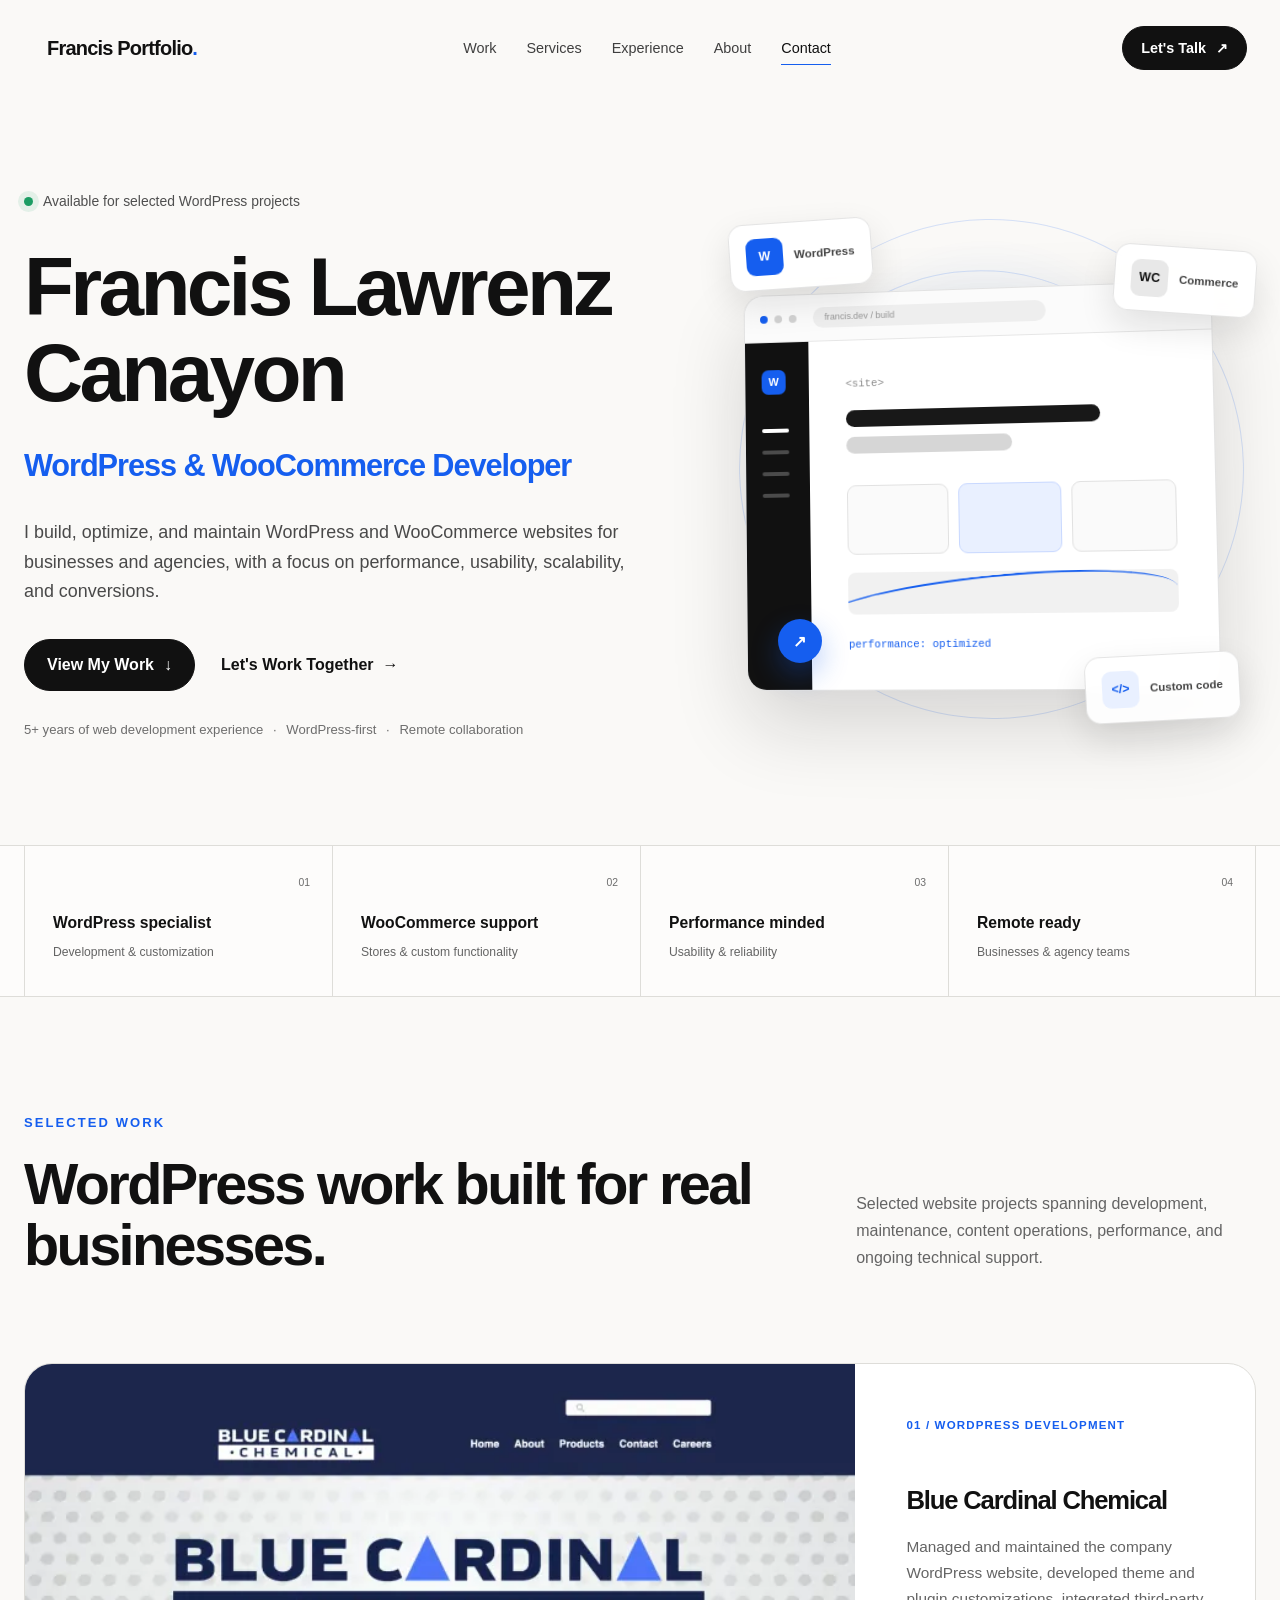
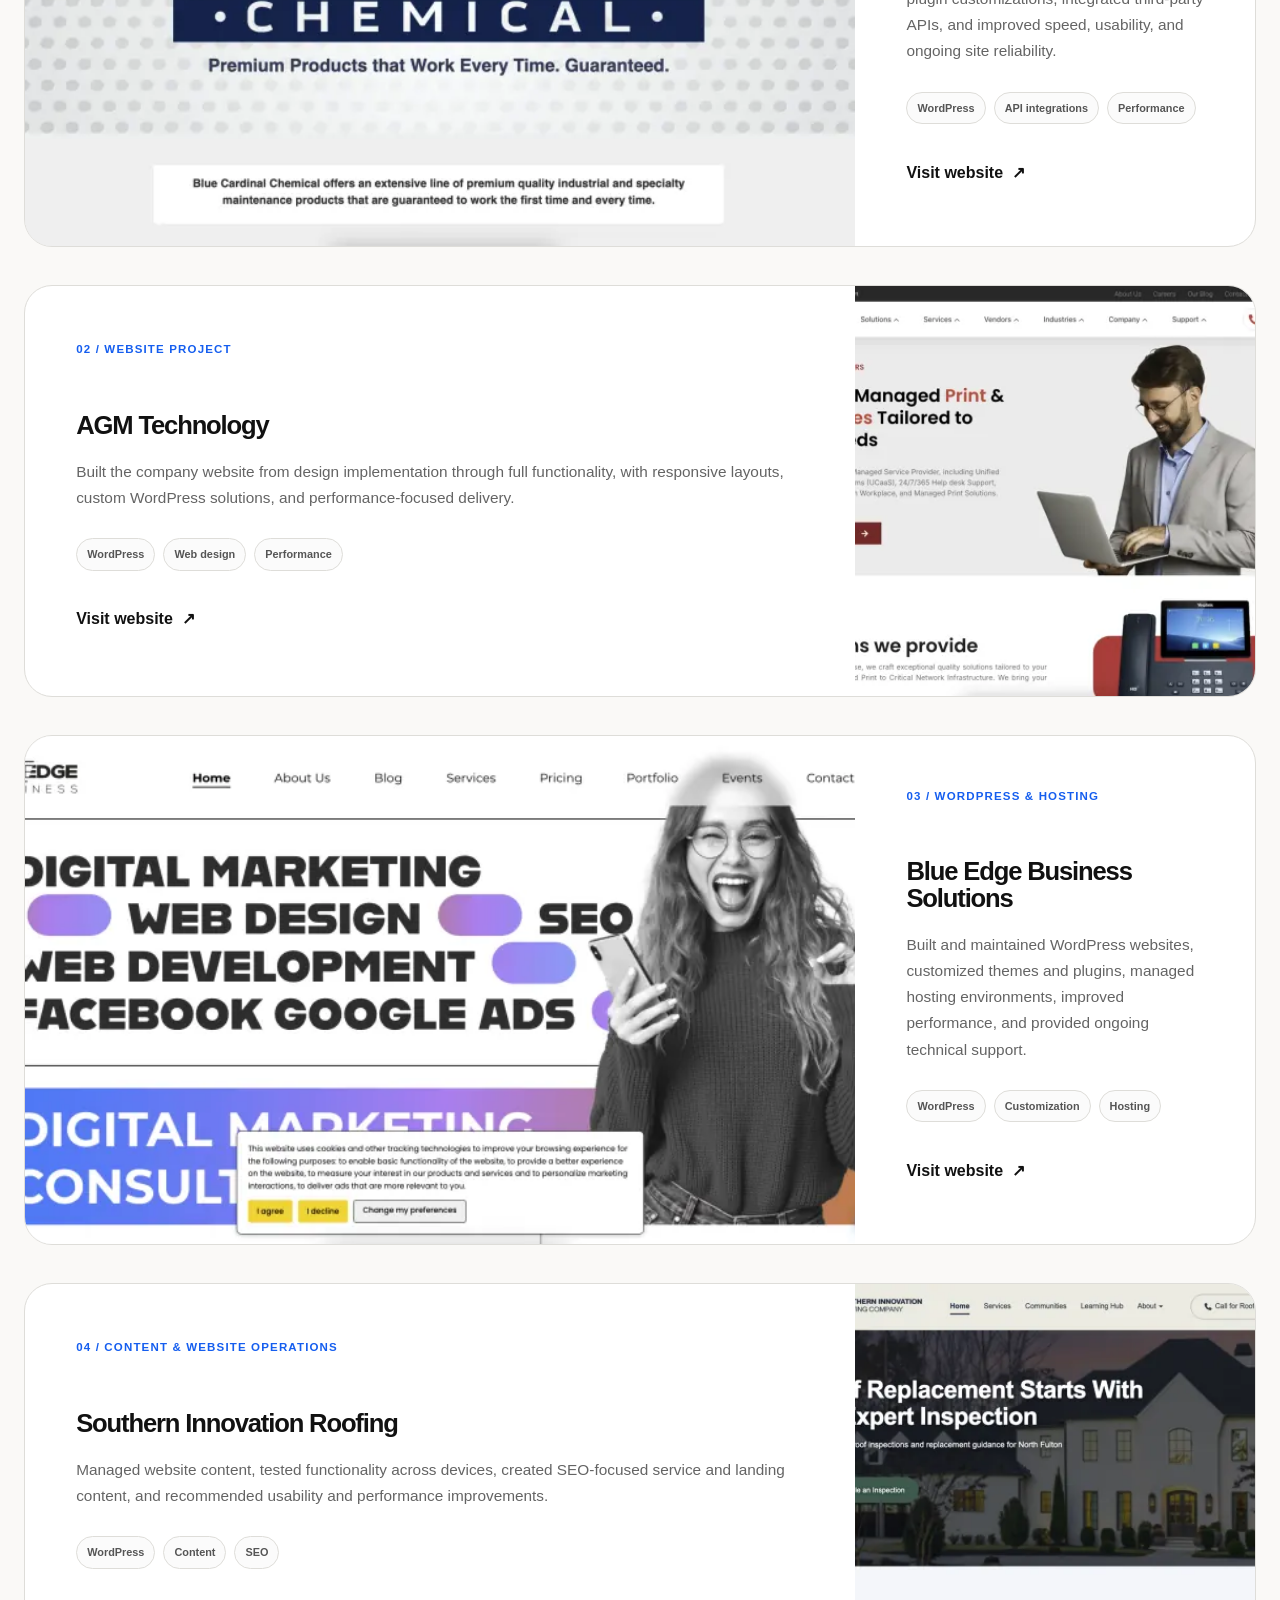
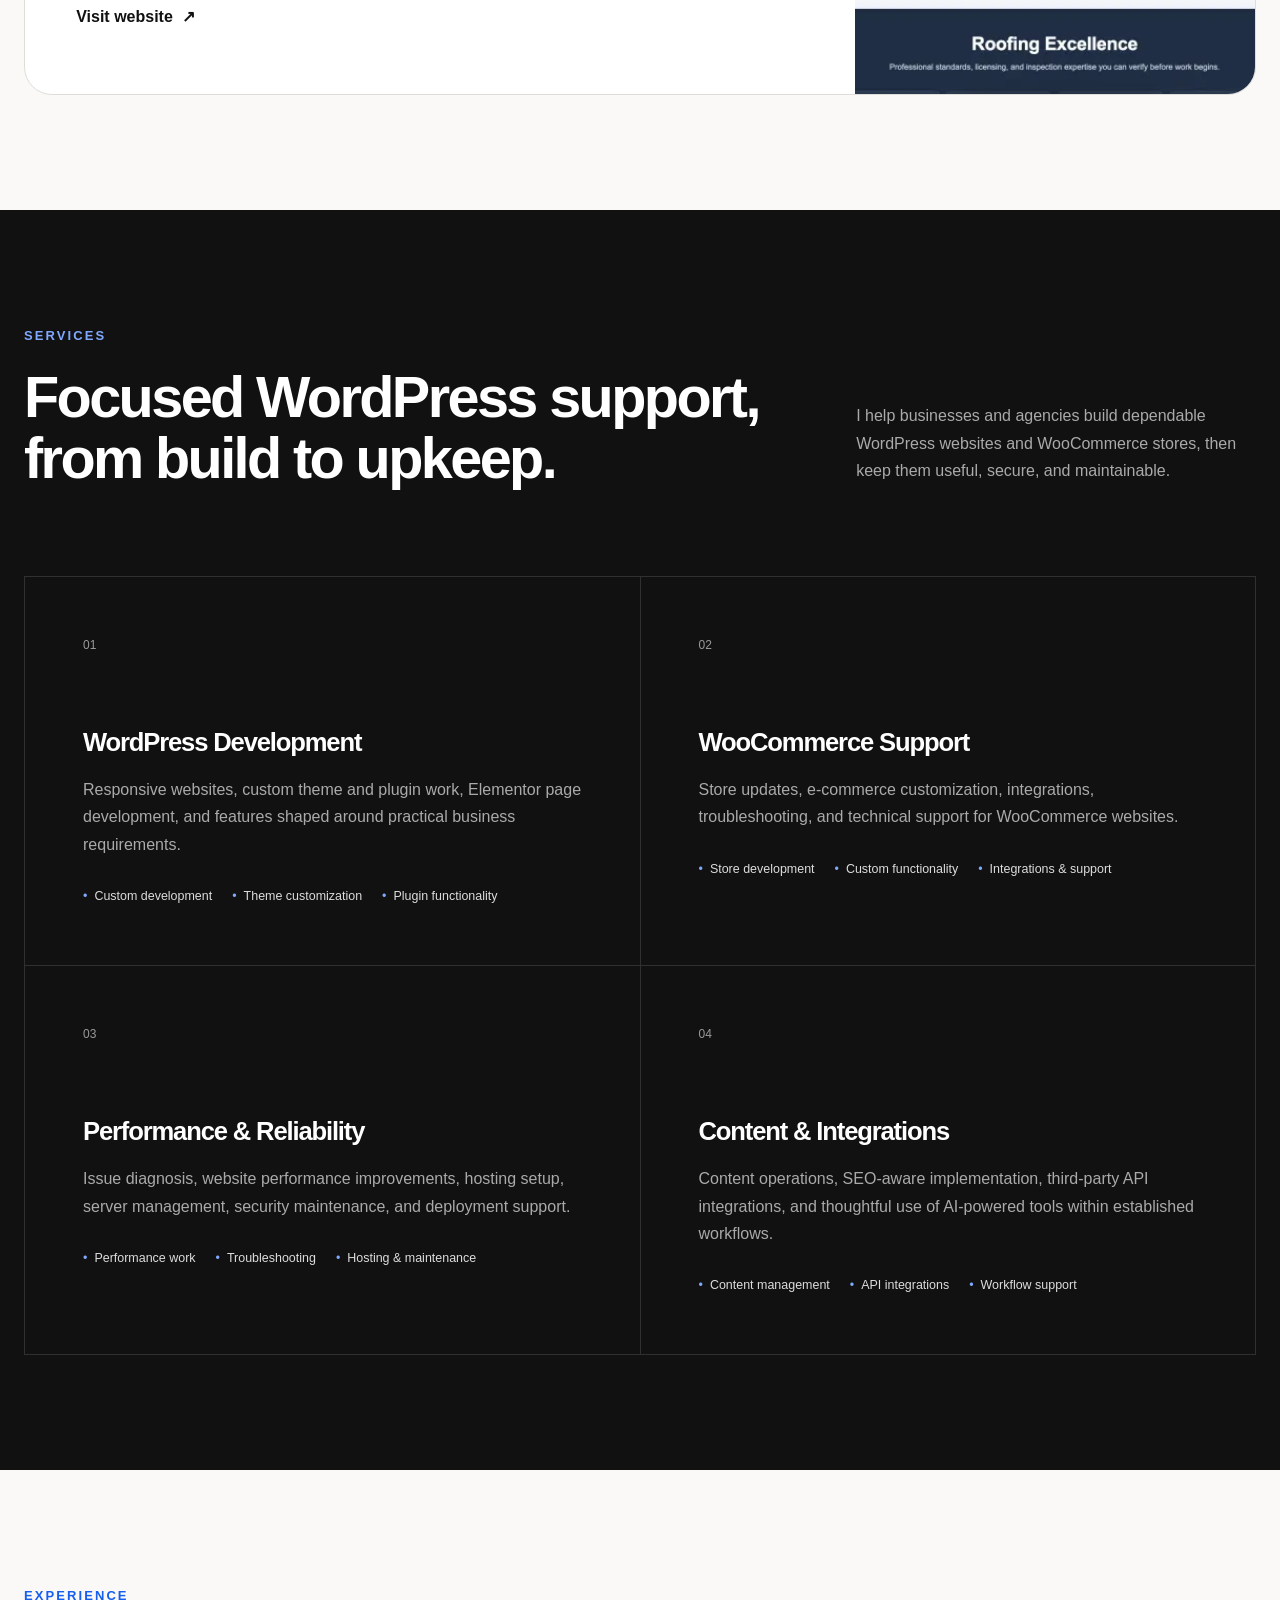
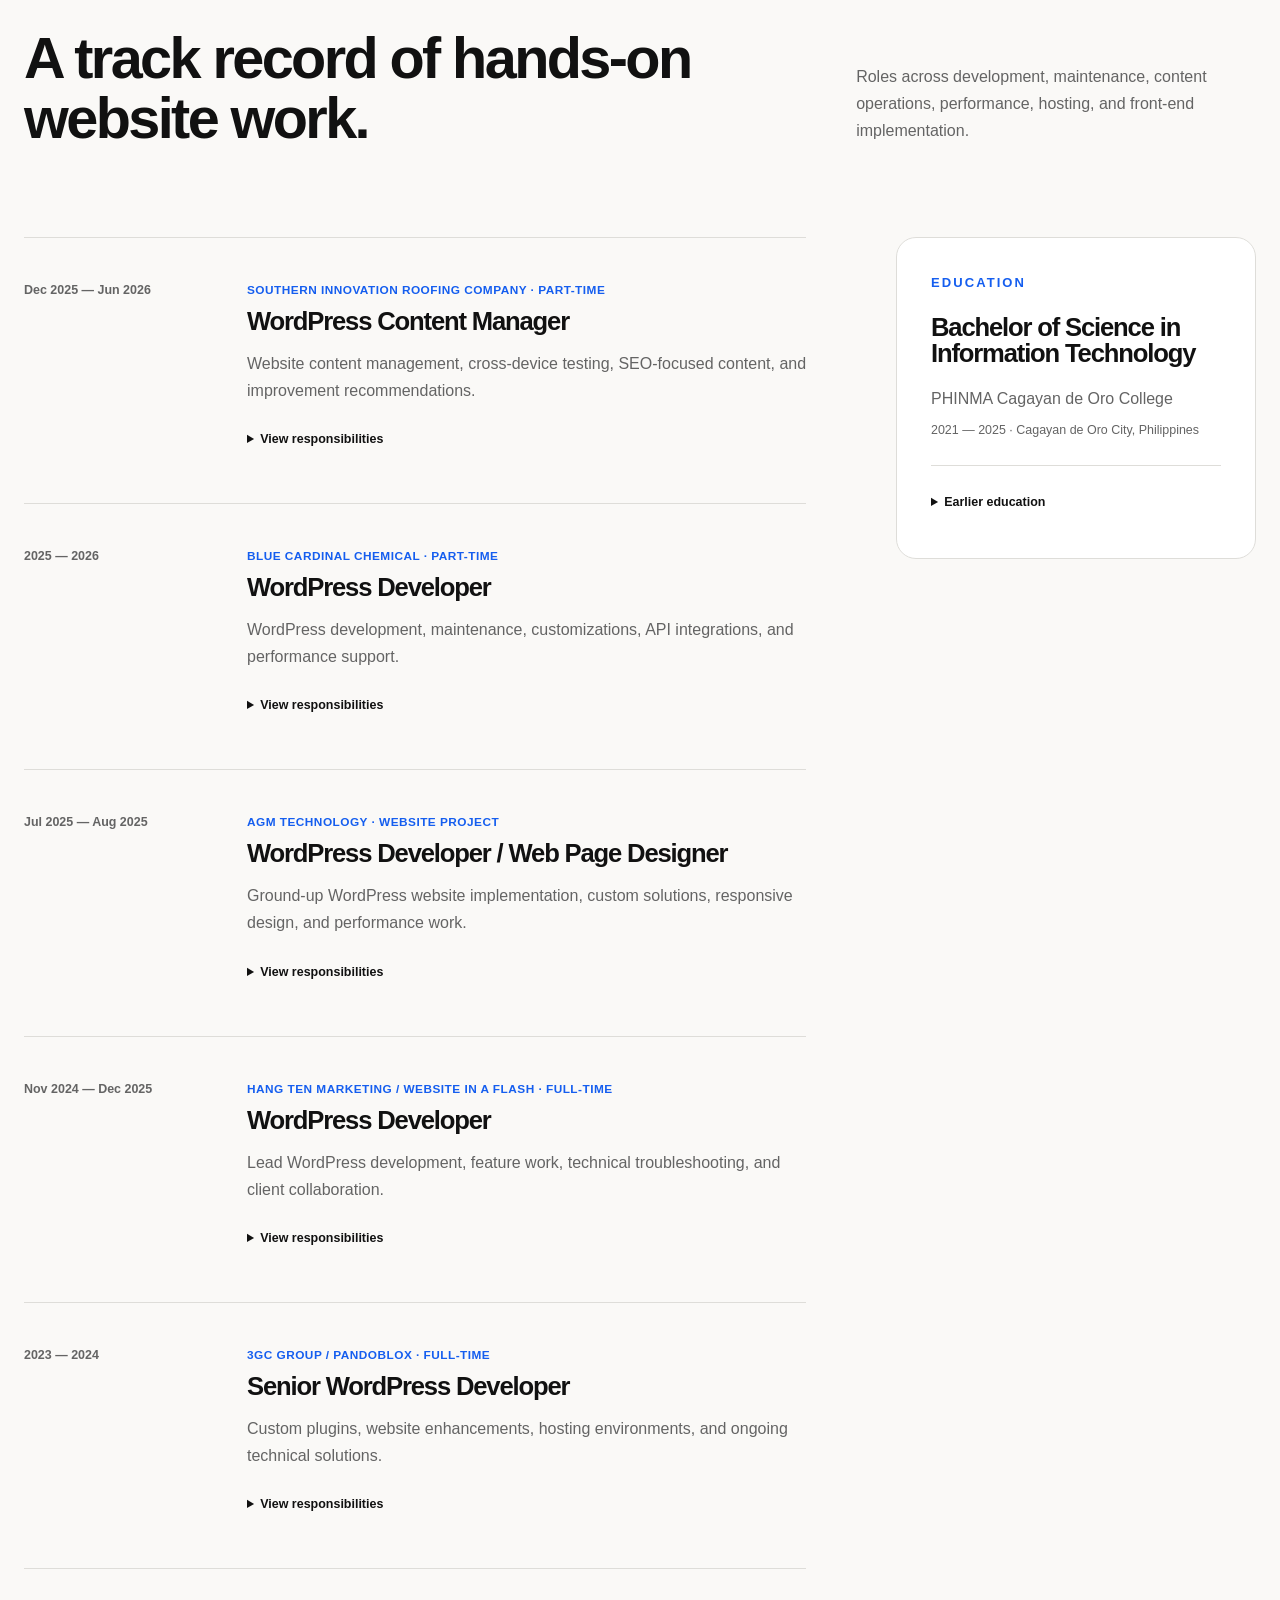
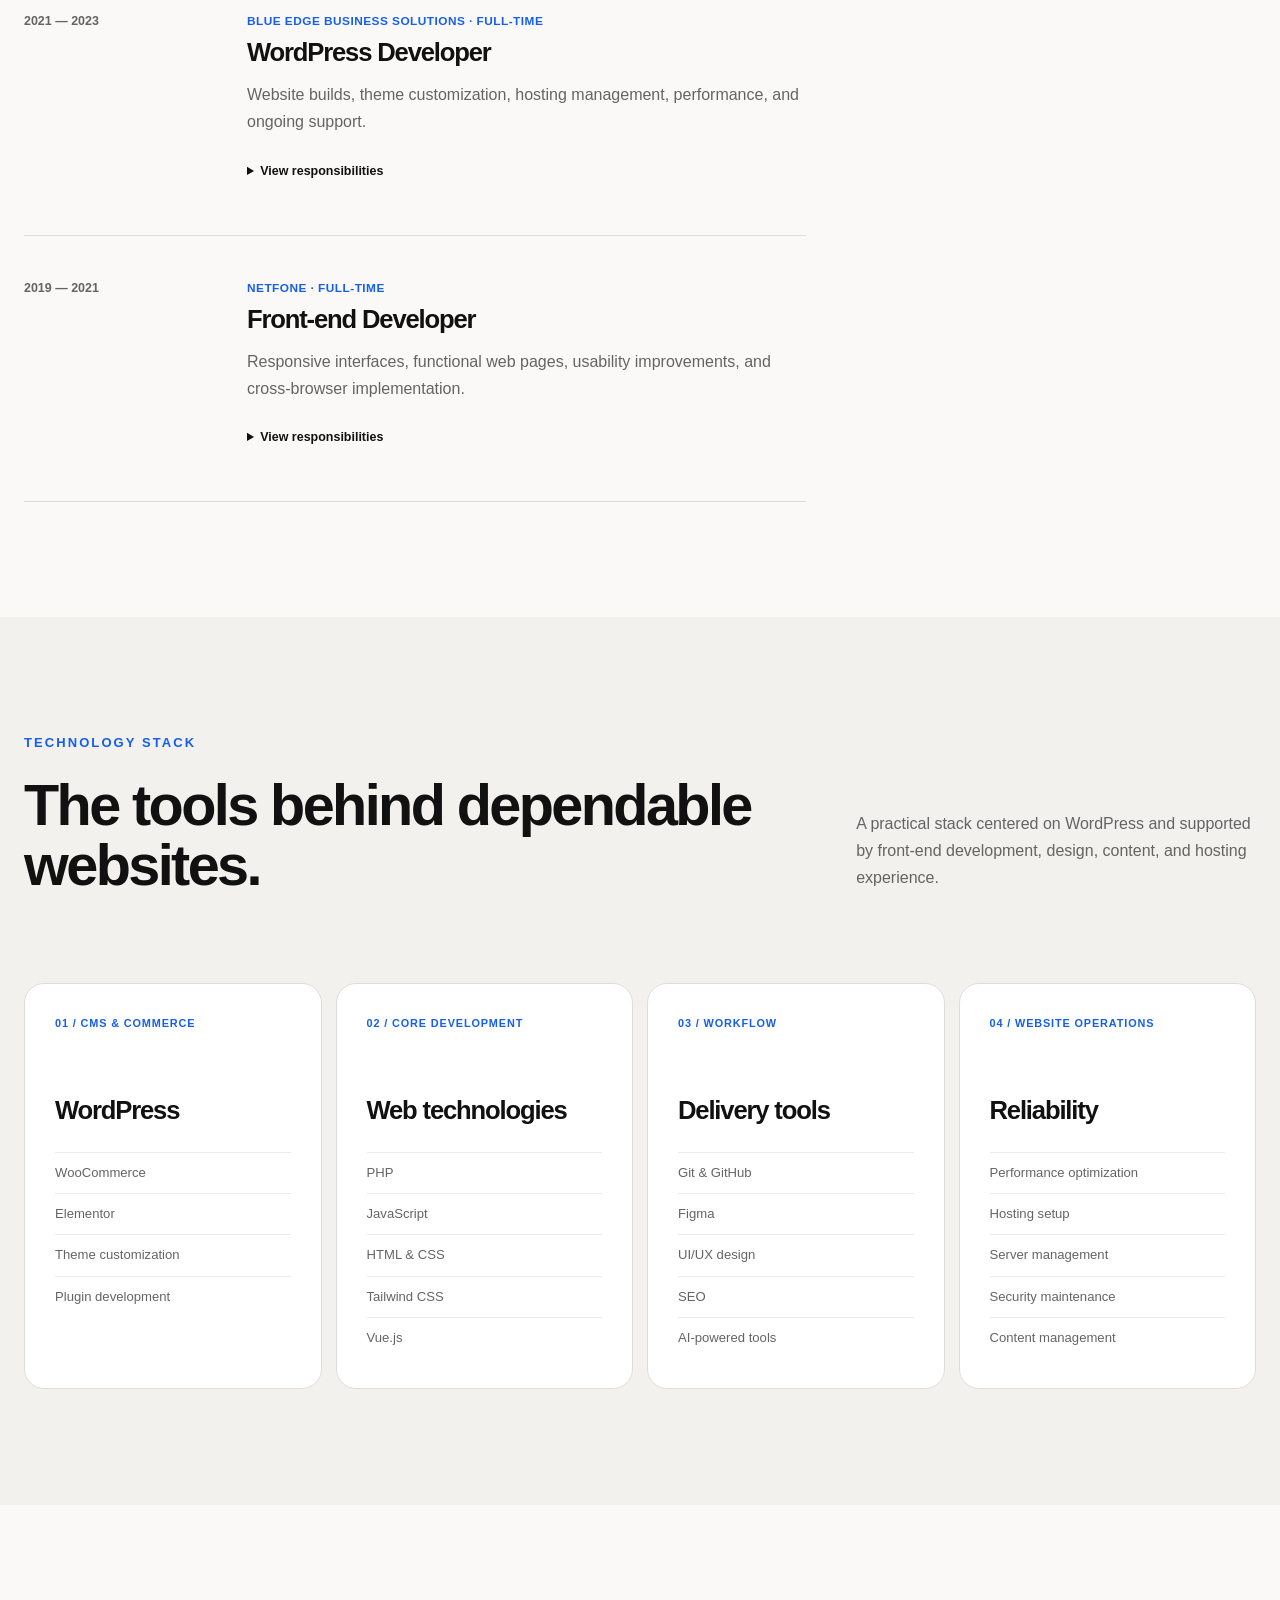
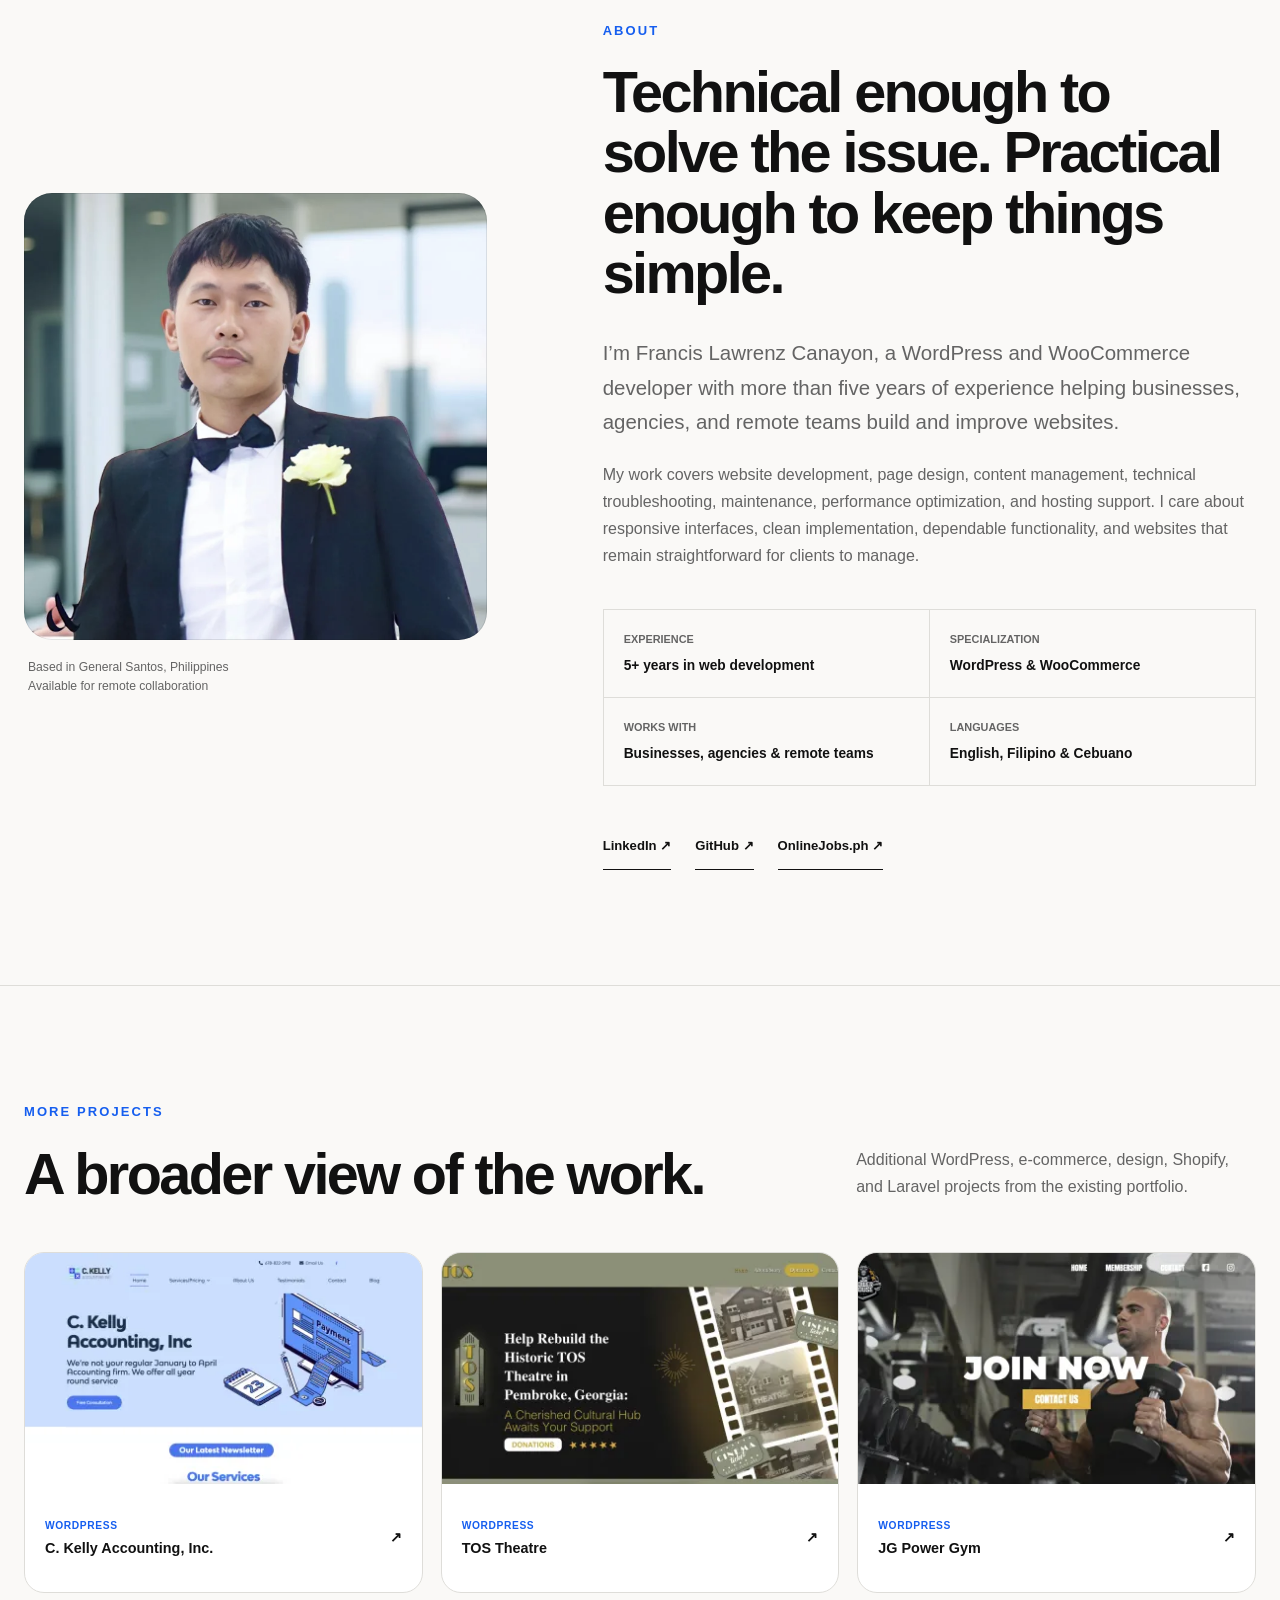
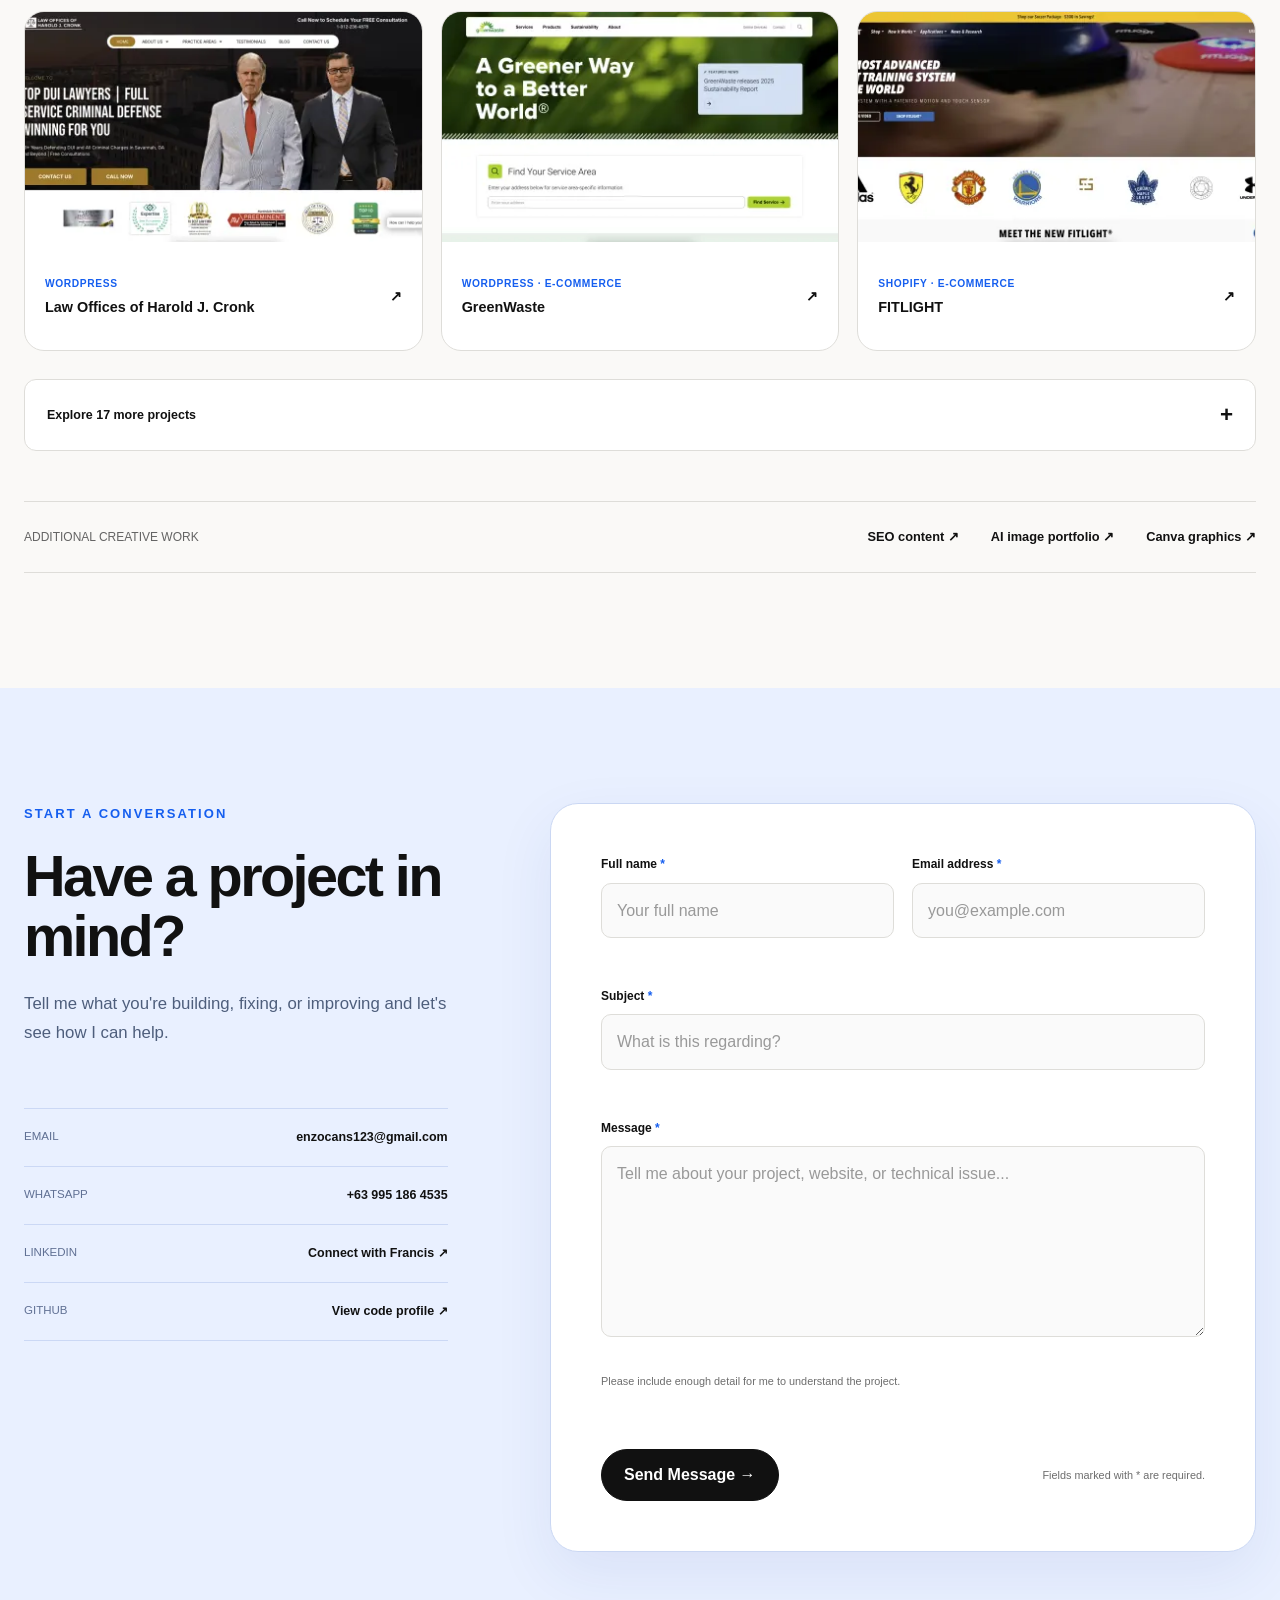
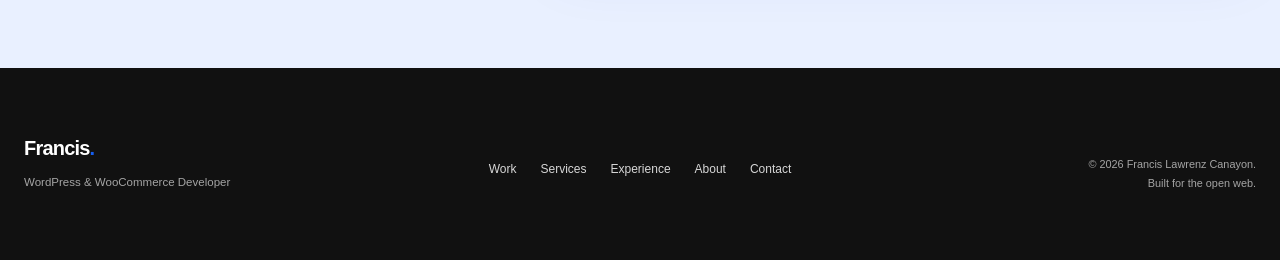
==== index.html @ 1c981c38 "Update logo" ====
<!doctype html>
<html lang="en">
<head>
  <meta charset="utf-8">
  <meta name="viewport" content="width=device-width, initial-scale=1">
  <title>Francis Lawrenz Canayon | WordPress &amp; WooCommerce Developer</title>
  <meta name="description" content="Portfolio of Francis Lawrenz Canayon, a WordPress and WooCommerce developer who builds, maintains, troubleshoots, and optimizes professional websites.">
  <meta name="author" content="Francis Lawrenz Canayon">
  <meta name="robots" content="index, follow, max-image-preview:large">
  <meta name="theme-color" content="#faf9f7">
  <link rel="canonical" href="https://francisdev.netlify.app/">
  <link rel="manifest" href="/site.webmanifest">

  <meta property="og:type" content="profile">
  <meta property="og:title" content="Francis Lawrenz Canayon | WordPress &amp; WooCommerce Developer">
  <meta property="og:description" content="Official portfolio of Francis Lawrenz Canayon, a WordPress and WooCommerce developer supporting businesses, agencies, and remote teams.">
  <meta property="og:url" content="https://francisdev.netlify.app/">
  <meta property="og:site_name" content="Francis Lawrenz Canayon">
  <meta property="og:image" content="https://francisdev.netlify.app/assets/img/francis-lawrenz-canayon-764.webp">
  <meta property="og:image:width" content="764">
  <meta property="og:image:height" content="736">
  <meta property="og:image:alt" content="Francis Lawrenz Canayon">
  <meta property="profile:first_name" content="Francis Lawrenz">
  <meta property="profile:last_name" content="Canayon">
  <meta name="twitter:card" content="summary">
  <meta name="twitter:title" content="Francis Lawrenz Canayon | WordPress &amp; WooCommerce Developer">
  <meta name="twitter:description" content="Official portfolio of Francis Lawrenz Canayon, a WordPress and WooCommerce developer supporting businesses, agencies, and remote teams.">
  <meta name="twitter:image" content="https://francisdev.netlify.app/assets/img/francis-lawrenz-canayon-764.webp">
  <meta name="twitter:image:alt" content="Francis Lawrenz Canayon">

  <link href="/assets/img/favicon-32x32.png" rel="icon" type="image/png" sizes="32x32">
  <link href="/assets/img/apple-touch-icon.png" rel="apple-touch-icon" sizes="180x180">
  <link href="/assets/css/main.css" rel="stylesheet">

  <script type="application/ld+json">
  {
    "@context": "https://schema.org",
    "@graph": [
      {
        "@type": "Person",
        "@id": "https://francisdev.netlify.app/#person",
        "name": "Francis Lawrenz Canayon",
        "alternateName": "Francis Canayon",
        "url": "https://francisdev.netlify.app/",
        "image": "https://francisdev.netlify.app/assets/img/francis-lawrenz-canayon-764.webp",
        "jobTitle": "WordPress & WooCommerce Developer",
        "description": "WordPress and WooCommerce developer experienced in website development, maintenance, troubleshooting, performance optimization, content management, and hosting support.",
        "address": {"@type": "PostalAddress", "addressLocality": "General Santos", "addressCountry": "PH"},
        "knowsAbout": ["WordPress", "WooCommerce", "PHP", "HTML", "CSS", "JavaScript", "Elementor", "Tailwind CSS", "Website maintenance", "Website troubleshooting", "Web performance", "Search engine optimization", "Web hosting management"],
        "sameAs": ["https://www.linkedin.com/in/francis-lawrenz-canayon-991680202/", "https://github.com/canayonfrancis", "https://v2.onlinejobs.ph/jobseekers/info/3470769"]
      },
      {
        "@type": "WebSite",
        "@id": "https://francisdev.netlify.app/#website",
        "url": "https://francisdev.netlify.app/",
        "name": "Francis Lawrenz Canayon",
        "alternateName": "Francis Canayon Portfolio",
        "inLanguage": "en",
        "creator": {"@id": "https://francisdev.netlify.app/#person"}
      },
      {
        "@type": "ProfilePage",
        "@id": "https://francisdev.netlify.app/#webpage",
        "url": "https://francisdev.netlify.app/",
        "name": "Francis Lawrenz Canayon | WordPress & WooCommerce Developer",
        "description": "Official portfolio of Francis Lawrenz Canayon, a WordPress and WooCommerce developer.",
        "dateModified": "2026-09-04",
        "inLanguage": "en",
        "isPartOf": {"@id": "https://francisdev.netlify.app/#website"},
        "mainEntity": {"@id": "https://francisdev.netlify.app/#person"}
      }
    ]
  }
  </script>
</head>
<body>
  <a class="skip-link" href="#main-content">Skip to main content</a>

  <header class="site-header" data-site-header>
    <div class="container nav-shell">
      <a class="brand" href="#hero" aria-label="Francis Lawrenz Canayon — home">Francis Portfolio<span>.</span></a>
      <button class="nav-toggle" type="button" aria-expanded="false" aria-controls="primary-navigation" aria-label="Open navigation" data-nav-toggle><span></span><span></span></button>
      <nav class="primary-nav" id="primary-navigation" aria-label="Primary navigation" data-nav>
        <a href="#portfolio">Work</a><a href="#services">Services</a><a href="#resume">Experience</a><a href="#about">About</a><a href="#contact">Contact</a>
      </nav>
      <a class="button button-small nav-cta" href="#contact">Let's Talk <span aria-hidden="true">↗</span></a>
    </div>
  </header>

  <main id="main-content">
    <section class="hero" id="hero" aria-labelledby="hero-title">
      <div class="container hero-grid">
        <div class="hero-copy">
          <p class="availability"><span aria-hidden="true"></span> Available for selected WordPress projects</p>
          <h1 id="hero-title">Francis Lawrenz Canayon</h1>
          <p class="hero-role">WordPress &amp; WooCommerce Developer</p>
          <p class="hero-summary">I build, optimize, and maintain WordPress and WooCommerce websites for businesses and agencies, with a focus on performance, usability, scalability, and conversions.</p>
          <div class="hero-actions"><a class="button" href="#portfolio">View My Work <span aria-hidden="true">↓</span></a><a class="text-link" href="#contact">Let's Work Together <span aria-hidden="true">→</span></a></div>
          <p class="hero-proof">5+ years of web development experience <span aria-hidden="true">·</span> WordPress-first <span aria-hidden="true">·</span> Remote collaboration</p>
        </div>

        <div class="hero-visual" data-hero-scene aria-hidden="true">
          <canvas class="hero-canvas" data-hero-canvas></canvas>
          <div class="scene-orbit scene-orbit-one"></div><div class="scene-orbit scene-orbit-two"></div>
          <div class="browser-card">
            <div class="browser-bar"><span></span><span></span><span></span><div class="browser-address">francis.dev / build</div></div>
            <div class="browser-body"><div class="browser-sidebar"><span></span><span></span><span></span><span></span></div><div class="browser-content"><p class="code-line code-line-small">&lt;site&gt;</p><span class="preview-title"></span><span class="preview-title preview-title-short"></span><div class="preview-grid"><span></span><span></span><span></span></div><div class="preview-chart"><span></span></div><p class="code-line">performance: optimized</p></div></div>
          </div>
          <div class="scene-tile tile-wordpress"><strong>W</strong><span>WordPress</span></div>
          <div class="scene-tile tile-commerce"><strong>WC</strong><span>Commerce</span></div>
          <div class="scene-tile tile-code"><strong>&lt;/&gt;</strong><span>Custom code</span></div>
          <div class="scene-cursor">↗</div>
        </div>
      </div>
    </section>

    <section class="credibility" aria-label="Professional highlights">
      <div class="container credibility-grid">
        <div><span>01</span><strong>WordPress specialist</strong><small>Development &amp; customization</small></div>
        <div><span>02</span><strong>WooCommerce support</strong><small>Stores &amp; custom functionality</small></div>
        <div><span>03</span><strong>Performance minded</strong><small>Usability &amp; reliability</small></div>
        <div><span>04</span><strong>Remote ready</strong><small>Businesses &amp; agency teams</small></div>
      </div>
    </section>

    <section class="section featured-work" id="portfolio" aria-labelledby="work-title">
      <div class="container">
        <div class="section-heading" data-reveal><div><p class="eyebrow">Selected work</p><h2 id="work-title">WordPress work built for real businesses.</h2></div><p>Selected website projects spanning development, maintenance, content operations, performance, and ongoing technical support.</p></div>
        <div class="featured-list">
          <article class="featured-project" data-reveal>
            <a class="featured-media" href="https://www.bluecardinalchemical.com/" target="_blank" rel="noopener noreferrer" aria-label="Visit the Blue Cardinal Chemical website"><img src="/assets/img/portfolio/product-24-1200.webp" srcset="/assets/img/portfolio/product-24-480.webp 480w, /assets/img/portfolio/product-24-800.webp 800w, /assets/img/portfolio/product-24-1200.webp 1200w" sizes="(max-width: 899px) 100vw, 58vw" width="1897" height="926" loading="lazy" decoding="async" alt="Screenshot of the Blue Cardinal Chemical WordPress website"></a>
            <div class="featured-copy"><p class="project-number">01 / WordPress development</p><h3>Blue Cardinal Chemical</h3><p>Managed and maintained the company WordPress website, developed theme and plugin customizations, integrated third-party APIs, and improved speed, usability, and ongoing site reliability.</p><ul class="tag-list" aria-label="Project capabilities"><li>WordPress</li><li>API integrations</li><li>Performance</li></ul><a class="text-link" href="https://www.bluecardinalchemical.com/" target="_blank" rel="noopener noreferrer">Visit website <span aria-hidden="true">↗</span></a></div>
          </article>
          <article class="featured-project" data-reveal>
            <a class="featured-media" href="https://www.agmtechnology.com.au/" target="_blank" rel="noopener noreferrer" aria-label="Visit the AGM Technology website"><img src="/assets/img/portfolio/product-25-1200.webp" srcset="/assets/img/portfolio/product-25-480.webp 480w, /assets/img/portfolio/product-25-800.webp 800w, /assets/img/portfolio/product-25-1200.webp 1200w" sizes="(max-width: 899px) 100vw, 58vw" width="1898" height="925" loading="lazy" decoding="async" alt="Screenshot of the AGM Technology WordPress website"></a>
            <div class="featured-copy"><p class="project-number">02 / Website project</p><h3>AGM Technology</h3><p>Built the company website from design implementation through full functionality, with responsive layouts, custom WordPress solutions, and performance-focused delivery.</p><ul class="tag-list" aria-label="Project capabilities"><li>WordPress</li><li>Web design</li><li>Performance</li></ul><a class="text-link" href="https://www.agmtechnology.com.au/" target="_blank" rel="noopener noreferrer">Visit website <span aria-hidden="true">↗</span></a></div>
          </article>
          <article class="featured-project" data-reveal>
            <a class="featured-media" href="https://blueedgebusiness.com/" target="_blank" rel="noopener noreferrer" aria-label="Visit the Blue Edge Business Solutions website"><img src="/assets/img/portfolio/product-8-1200.webp" srcset="/assets/img/portfolio/product-8-480.webp 480w, /assets/img/portfolio/product-8-800.webp 800w, /assets/img/portfolio/product-8-1200.webp 1200w" sizes="(max-width: 899px) 100vw, 58vw" width="1903" height="925" loading="lazy" decoding="async" alt="Screenshot of the Blue Edge Business Solutions WordPress website"></a>
            <div class="featured-copy"><p class="project-number">03 / WordPress &amp; hosting</p><h3>Blue Edge Business Solutions</h3><p>Built and maintained WordPress websites, customized themes and plugins, managed hosting environments, improved performance, and provided ongoing technical support.</p><ul class="tag-list" aria-label="Project capabilities"><li>WordPress</li><li>Customization</li><li>Hosting</li></ul><a class="text-link" href="https://blueedgebusiness.com/" target="_blank" rel="noopener noreferrer">Visit website <span aria-hidden="true">↗</span></a></div>
          </article>
          <article class="featured-project" data-reveal>
            <a class="featured-media" href="https://southerninnovationroofing.com/" target="_blank" rel="noopener noreferrer" aria-label="Visit the Southern Innovation Roofing Company website"><img src="/assets/img/portfolio/product-26-1200.webp" srcset="/assets/img/portfolio/product-26-480.webp 480w, /assets/img/portfolio/product-26-800.webp 800w, /assets/img/portfolio/product-26-1200.webp 1200w" sizes="(max-width: 899px) 100vw, 58vw" width="1898" height="924" loading="lazy" decoding="async" alt="Screenshot of the Southern Innovation Roofing Company website"></a>
            <div class="featured-copy"><p class="project-number">04 / Content &amp; website operations</p><h3>Southern Innovation Roofing</h3><p>Managed website content, tested functionality across devices, created SEO-focused service and landing content, and recommended usability and performance improvements.</p><ul class="tag-list" aria-label="Project capabilities"><li>WordPress</li><li>Content</li><li>SEO</li></ul><a class="text-link" href="https://southerninnovationroofing.com/" target="_blank" rel="noopener noreferrer">Visit website <span aria-hidden="true">↗</span></a></div>
          </article>
        </div>
      </div>
    </section>

    <section class="section services" id="services" aria-labelledby="services-title">
      <div class="container">
        <div class="section-heading" data-reveal><div><p class="eyebrow">Services</p><h2 id="services-title">Focused WordPress support, from build to upkeep.</h2></div><p>I help businesses and agencies build dependable WordPress websites and WooCommerce stores, then keep them useful, secure, and maintainable.</p></div>
        <div class="service-grid">
          <article class="service-card" data-reveal><span class="service-index">01</span><h3>WordPress Development</h3><p>Responsive websites, custom theme and plugin work, Elementor page development, and features shaped around practical business requirements.</p><ul><li>Custom development</li><li>Theme customization</li><li>Plugin functionality</li></ul></article>
          <article class="service-card" data-reveal><span class="service-index">02</span><h3>WooCommerce Support</h3><p>Store updates, e-commerce customization, integrations, troubleshooting, and technical support for WooCommerce websites.</p><ul><li>Store development</li><li>Custom functionality</li><li>Integrations &amp; support</li></ul></article>
          <article class="service-card" data-reveal><span class="service-index">03</span><h3>Performance &amp; Reliability</h3><p>Issue diagnosis, website performance improvements, hosting setup, server management, security maintenance, and deployment support.</p><ul><li>Performance work</li><li>Troubleshooting</li><li>Hosting &amp; maintenance</li></ul></article>
          <article class="service-card" data-reveal><span class="service-index">04</span><h3>Content &amp; Integrations</h3><p>Content operations, SEO-aware implementation, third-party API integrations, and thoughtful use of AI-powered tools within established workflows.</p><ul><li>Content management</li><li>API integrations</li><li>Workflow support</li></ul></article>
        </div>
      </div>
    </section>

    <section class="section experience" id="resume" aria-labelledby="experience-title">
      <div class="container">
        <div class="section-heading" data-reveal><div><p class="eyebrow">Experience</p><h2 id="experience-title">A track record of hands-on website work.</h2></div><p>Roles across development, maintenance, content operations, performance, hosting, and front-end implementation.</p></div>
        <div class="experience-layout">
          <div class="timeline" data-reveal>
            <article class="timeline-item"><div class="timeline-date">Dec 2025 — Jun 2026</div><div class="timeline-content"><p class="timeline-company">Southern Innovation Roofing Company · Part-time</p><h3>WordPress Content Manager</h3><p>Website content management, cross-device testing, SEO-focused content, and improvement recommendations.</p><details><summary>View responsibilities</summary><ul><li>Updated and maintained content across multiple client websites while ensuring accuracy and consistency.</li><li>Tested functionality, usability, and display across devices and browsers.</li><li>Wrote and optimized service pages, blog posts, and landing pages.</li><li>Recommended content, UX, and website improvements.</li><li>Collaborated with team members on performance, functionality, and engagement.</li></ul></details></div></article>
            <article class="timeline-item"><div class="timeline-date">2025 — 2026</div><div class="timeline-content"><p class="timeline-company">Blue Cardinal Chemical · Part-time</p><h3>WordPress Developer</h3><p>WordPress development, maintenance, customizations, API integrations, and performance support.</p><details><summary>View responsibilities</summary><ul><li>Managed and maintained the WordPress website for performance, security, and functionality.</li><li>Developed and customized themes and plugins around business requirements.</li><li>Integrated third-party APIs and implemented SEO best practices.</li><li>Improved speed, user experience, and overall site performance.</li><li>Handled content updates, troubleshooting, and technical enhancements.</li></ul></details></div></article>
            <article class="timeline-item"><div class="timeline-date">Jul 2025 — Aug 2025</div><div class="timeline-content"><p class="timeline-company">AGM Technology · Website project</p><h3>WordPress Developer / Web Page Designer</h3><p>Ground-up WordPress website implementation, custom solutions, responsive design, and performance work.</p><details><summary>View responsibilities</summary><ul><li>Led development and maintenance of the company website.</li><li>Built the website from design implementation through full functionality.</li><li>Developed custom WordPress solutions for business requirements.</li><li>Created responsive layouts and intuitive navigation.</li><li>Optimized performance, security, and scalability.</li></ul></details></div></article>
            <article class="timeline-item"><div class="timeline-date">Nov 2024 — Dec 2025</div><div class="timeline-content"><p class="timeline-company">Hang Ten Marketing / Website In A Flash · Full-time</p><h3>WordPress Developer</h3><p>Lead WordPress development, feature work, technical troubleshooting, and client collaboration.</p><details><summary>View responsibilities</summary><ul><li>Oversaw website improvements and technical implementations as Lead WordPress Developer.</li><li>Diagnosed and resolved website issues.</li><li>Implemented features and enhancements based on client requirements.</li><li>Improved website performance, usability, and user experience.</li><li>Collaborated with clients and team members on effective website solutions.</li></ul></details></div></article>
            <article class="timeline-item"><div class="timeline-date">2023 — 2024</div><div class="timeline-content"><p class="timeline-company">3GC Group / Pandoblox · Full-time</p><h3>Senior WordPress Developer</h3><p>Custom plugins, website enhancements, hosting environments, and ongoing technical solutions.</p><details><summary>View responsibilities</summary><ul><li>Developed custom WordPress plugins for client and business needs.</li><li>Maintained and enhanced existing WordPress websites.</li><li>Created and improved pages, features, and functionality.</li><li>Configured hosting and server environments.</li><li>Provided technical solutions and support for website operations.</li></ul></details></div></article>
            <article class="timeline-item"><div class="timeline-date">2021 — 2023</div><div class="timeline-content"><p class="timeline-company">Blue Edge Business Solutions · Full-time</p><h3>WordPress Developer</h3><p>Website builds, theme customization, hosting management, performance, and ongoing support.</p><details><summary>View responsibilities</summary><ul><li>Built and maintained WordPress websites for functionality and reliability.</li><li>Customized themes and implemented plugin-based features.</li><li>Managed hosting servers, website security, and uptime.</li><li>Optimized speed and resolved technical issues.</li><li>Provided ongoing website and hosting support.</li></ul></details></div></article>
            <article class="timeline-item"><div class="timeline-date">2019 — 2021</div><div class="timeline-content"><p class="timeline-company">Netfone · Full-time</p><h3>Front-end Developer</h3><p>Responsive interfaces, functional web pages, usability improvements, and cross-browser implementation.</p><details><summary>View responsibilities</summary><ul><li>Developed and maintained responsive website interfaces.</li><li>Translated concepts into functional, visually clear web pages.</li><li>Implemented features with HTML, CSS, JavaScript, and related technologies.</li><li>Improved usability, performance, and cross-browser compatibility.</li><li>Collaborated on design, functionality, and engagement improvements.</li></ul></details></div></article>
          </div>
          <aside class="education-card" data-reveal aria-labelledby="education-title"><p class="eyebrow">Education</p><h3 id="education-title">Bachelor of Science in Information Technology</h3><p>PHINMA Cagayan de Oro College</p><p class="education-meta">2021 — 2025 · Cagayan de Oro City, Philippines</p><details><summary>Earlier education</summary><div class="earlier-education"><p><strong>Junior High School</strong><br>2019 — 2021 · Iligan City East National High School</p><p><strong>Junior High School</strong><br>2015 — 2019 · Iligan City East National High School</p><p><strong>Elementary School</strong><br>2009 — 2015 · Acmac Elementary School</p></div></details></aside>
        </div>
      </div>
    </section>

    <section class="section stack" id="skills" aria-labelledby="stack-title">
      <div class="container">
        <div class="section-heading" data-reveal><div><p class="eyebrow">Technology stack</p><h2 id="stack-title">The tools behind dependable websites.</h2></div><p>A practical stack centered on WordPress and supported by front-end development, design, content, and hosting experience.</p></div>
        <div class="stack-grid">
          <article class="stack-group" data-reveal><p>01 / CMS &amp; commerce</p><h3>WordPress</h3><ul><li>WooCommerce</li><li>Elementor</li><li>Theme customization</li><li>Plugin development</li></ul></article>
          <article class="stack-group" data-reveal><p>02 / Core development</p><h3>Web technologies</h3><ul><li>PHP</li><li>JavaScript</li><li>HTML &amp; CSS</li><li>Tailwind CSS</li><li>Vue.js</li></ul></article>
          <article class="stack-group" data-reveal><p>03 / Workflow</p><h3>Delivery tools</h3><ul><li>Git &amp; GitHub</li><li>Figma</li><li>UI/UX design</li><li>SEO</li><li>AI-powered tools</li></ul></article>
          <article class="stack-group" data-reveal><p>04 / Website operations</p><h3>Reliability</h3><ul><li>Performance optimization</li><li>Hosting setup</li><li>Server management</li><li>Security maintenance</li><li>Content management</li></ul></article>
        </div>
      </div>
    </section>

    <section class="section about" id="about" aria-labelledby="about-title">
      <div class="container about-grid">
        <div class="portrait-wrap" data-reveal><div class="portrait-frame"><img src="/assets/img/francis-lawrenz-canayon-764.webp" srcset="/assets/img/francis-lawrenz-canayon-384.webp 384w, /assets/img/francis-lawrenz-canayon-764.webp 764w" sizes="(max-width: 767px) 92vw, 38vw" width="764" height="736" loading="lazy" decoding="async" alt="Francis Lawrenz Canayon"></div><p>Based in General Santos, Philippines<br>Available for remote collaboration</p></div>
        <div class="about-copy" data-reveal><p class="eyebrow">About</p><h2 id="about-title">Technical enough to solve the issue. Practical enough to keep things simple.</h2><p class="about-lead">I’m Francis Lawrenz Canayon, a WordPress and WooCommerce developer with more than five years of experience helping businesses, agencies, and remote teams build and improve websites.</p><p>My work covers website development, page design, content management, technical troubleshooting, maintenance, performance optimization, and hosting support. I care about responsive interfaces, clean implementation, dependable functionality, and websites that remain straightforward for clients to manage.</p>
          <dl class="about-facts"><div><dt>Experience</dt><dd>5+ years in web development</dd></div><div><dt>Specialization</dt><dd>WordPress &amp; WooCommerce</dd></div><div><dt>Works with</dt><dd>Businesses, agencies &amp; remote teams</dd></div><div><dt>Languages</dt><dd>English, Filipino &amp; Cebuano</dd></div></dl>
          <nav class="profile-links" aria-label="Professional profiles"><a href="https://www.linkedin.com/in/francis-lawrenz-canayon-991680202/" target="_blank" rel="noopener noreferrer">LinkedIn <span aria-hidden="true">↗</span></a><a href="https://github.com/canayonfrancis" target="_blank" rel="noopener noreferrer">GitHub <span aria-hidden="true">↗</span></a><a href="https://v2.onlinejobs.ph/jobseekers/info/3470769" target="_blank" rel="noopener noreferrer">OnlineJobs.ph <span aria-hidden="true">↗</span></a></nav>
        </div>
      </div>
    </section>

    <section class="section more-work" id="more-projects" aria-labelledby="more-work-title">
      <div class="container">
        <div class="section-heading compact" data-reveal><div><p class="eyebrow">More projects</p><h2 id="more-work-title">A broader view of the work.</h2></div><p>Additional WordPress, e-commerce, design, Shopify, and Laravel projects from the existing portfolio.</p></div>
        <div class="project-grid project-grid-featured">
          <div class="project-card" data-reveal><a href="https://ckellyaccounting.com/" target="_blank" rel="noopener noreferrer"><img src="/assets/img/portfolio/product-1-800.webp" srcset="/assets/img/portfolio/product-1-480.webp 480w, /assets/img/portfolio/product-1-800.webp 800w" sizes="(max-width: 699px) 100vw, 33vw" width="1902" height="926" loading="lazy" decoding="async" alt="Screenshot of the C. Kelly Accounting website"><span><small>WordPress</small><strong>C. Kelly Accounting, Inc.</strong><b aria-hidden="true">↗</b></span></a></div>
          <div class="project-card" data-reveal><a href="https://tostheatre.com/" target="_blank" rel="noopener noreferrer"><img src="/assets/img/portfolio/product-2-800.webp" srcset="/assets/img/portfolio/product-2-480.webp 480w, /assets/img/portfolio/product-2-800.webp 800w" sizes="(max-width: 699px) 100vw, 33vw" width="1899" height="924" loading="lazy" decoding="async" alt="Screenshot of the TOS Theatre website"><span><small>WordPress</small><strong>TOS Theatre</strong><b aria-hidden="true">↗</b></span></a></div>
          <div class="project-card" data-reveal><a href="https://jgpowergym.com/" target="_blank" rel="noopener noreferrer"><img src="/assets/img/portfolio/product-3-800.webp" srcset="/assets/img/portfolio/product-3-480.webp 480w, /assets/img/portfolio/product-3-800.webp 800w" sizes="(max-width: 699px) 100vw, 33vw" width="1901" height="926" loading="lazy" decoding="async" alt="Screenshot of the JG Power Gym website"><span><small>WordPress</small><strong>JG Power Gym</strong><b aria-hidden="true">↗</b></span></a></div>
          <div class="project-card" data-reveal><a href="https://hcronk.com/" target="_blank" rel="noopener noreferrer"><img src="/assets/img/portfolio/product-4-800.webp" srcset="/assets/img/portfolio/product-4-480.webp 480w, /assets/img/portfolio/product-4-800.webp 800w" sizes="(max-width: 699px) 100vw, 33vw" width="1899" height="925" loading="lazy" decoding="async" alt="Screenshot of the Law Offices of Harold J. Cronk website"><span><small>WordPress</small><strong>Law Offices of Harold J. Cronk</strong><b aria-hidden="true">↗</b></span></a></div>
          <div class="project-card" data-reveal><a href="https://www.greenwaste.com/" target="_blank" rel="noopener noreferrer"><img src="/assets/img/portfolio/product-22-800.webp" srcset="/assets/img/portfolio/product-22-480.webp 480w, /assets/img/portfolio/product-22-800.webp 800w" sizes="(max-width: 699px) 100vw, 33vw" width="1896" height="926" loading="lazy" decoding="async" alt="Screenshot of the GreenWaste website"><span><small>WordPress · E-commerce</small><strong>GreenWaste</strong><b aria-hidden="true">↗</b></span></a></div>
          <div class="project-card" data-reveal><a href="https://www.fitlighttraining.com/" target="_blank" rel="noopener noreferrer"><img src="/assets/img/portfolio/product-23-800.webp" srcset="/assets/img/portfolio/product-23-480.webp 480w, /assets/img/portfolio/product-23-800.webp 800w" sizes="(max-width: 699px) 100vw, 33vw" width="1896" height="925" loading="lazy" decoding="async" alt="Screenshot of the FITLIGHT e-commerce website"><span><small>Shopify · E-commerce</small><strong>FITLIGHT</strong><b aria-hidden="true">↗</b></span></a></div>
        </div>

        <details class="project-archive" data-reveal><summary><span>Explore 17 more projects</span><span aria-hidden="true">+</span></summary><div class="project-grid">
          <div class="project-card"><a href="https://savannahwelders.com/" target="_blank" rel="noopener noreferrer"><img src="/assets/img/portfolio/product-5-800.webp" srcset="/assets/img/portfolio/product-5-480.webp 480w, /assets/img/portfolio/product-5-800.webp 800w" sizes="(max-width: 699px) 100vw, 33vw" width="1901" height="924" loading="lazy" decoding="async" alt="Screenshot of the Savannah Welders website"><span><small>WordPress</small><strong>Savannah Welders</strong><b aria-hidden="true">↗</b></span></a></div>
          <div class="project-card"><a href="https://tybeeislandbnb.com/" target="_blank" rel="noopener noreferrer"><img src="/assets/img/portfolio/product-6-800.webp" srcset="/assets/img/portfolio/product-6-480.webp 480w, /assets/img/portfolio/product-6-800.webp 800w" sizes="(max-width: 699px) 100vw, 33vw" width="1897" height="924" loading="lazy" decoding="async" alt="Screenshot of the Tybee Island Inn website"><span><small>WordPress</small><strong>The Tybee Island Inn</strong><b aria-hidden="true">↗</b></span></a></div>
          <div class="project-card"><a href="/assets/img/portfolio/product-7-1200.webp"><img src="/assets/img/portfolio/product-7-800.webp" srcset="/assets/img/portfolio/product-7-480.webp 480w, /assets/img/portfolio/product-7-800.webp 800w" sizes="(max-width: 699px) 100vw, 33vw" width="1901" height="925" loading="lazy" decoding="async" alt="Screenshot of the Cornerhouse on Main website"><span><small>WordPress</small><strong>The Cornerhouse on Main</strong><b aria-hidden="true">↗</b></span></a></div>
          <div class="project-card"><a href="https://archsa.org/" target="_blank" rel="noopener noreferrer"><img src="/assets/img/portfolio/product-9-800.webp" srcset="/assets/img/portfolio/product-9-480.webp 480w, /assets/img/portfolio/product-9-800.webp 800w" sizes="(max-width: 699px) 100vw, 33vw" width="1894" height="909" loading="lazy" decoding="async" alt="Screenshot of the ARCHSA website"><span><small>WordPress</small><strong>ARCHSA</strong><b aria-hidden="true">↗</b></span></a></div>
          <div class="project-card"><a href="https://atpearl.com/" target="_blank" rel="noopener noreferrer"><img src="/assets/img/portfolio/product-10-800.webp" srcset="/assets/img/portfolio/product-10-480.webp 480w, /assets/img/portfolio/product-10-800.webp 800w" sizes="(max-width: 699px) 100vw, 33vw" width="1906" height="925" loading="lazy" decoding="async" alt="Screenshot of the Pearl website"><span><small>WordPress</small><strong>Pearl</strong><b aria-hidden="true">↗</b></span></a></div>
          <div class="project-card"><a href="https://ccftx.org/" target="_blank" rel="noopener noreferrer"><img src="/assets/img/portfolio/product-11-800.webp" srcset="/assets/img/portfolio/product-11-480.webp 480w, /assets/img/portfolio/product-11-800.webp 800w" sizes="(max-width: 699px) 100vw, 33vw" width="1899" height="927" loading="lazy" decoding="async" alt="Screenshot of the Catholic Community Foundation website"><span><small>WordPress</small><strong>Catholic Community Foundation</strong><b aria-hidden="true">↗</b></span></a></div>
          <div class="project-card"><a href="https://maccsa.org/en/" target="_blank" rel="noopener noreferrer"><img src="/assets/img/portfolio/product-12-800.webp" srcset="/assets/img/portfolio/product-12-480.webp 480w, /assets/img/portfolio/product-12-800.webp 800w" sizes="(max-width: 699px) 100vw, 33vw" width="1895" height="912" loading="lazy" decoding="async" alt="Screenshot of the Mexican American Catholic College website"><span><small>WordPress</small><strong>Mexican American Catholic College</strong><b aria-hidden="true">↗</b></span></a></div>
          <div class="project-card"><a href="https://www.visitsanantonio.com/meeting-professionals/" target="_blank" rel="noopener noreferrer"><img src="/assets/img/portfolio/product-13-800.webp" srcset="/assets/img/portfolio/product-13-480.webp 480w, /assets/img/portfolio/product-13-800.webp 800w" sizes="(max-width: 699px) 100vw, 33vw" width="1896" height="925" loading="lazy" decoding="async" alt="Screenshot of the Visit San Antonio meetings website"><span><small>WordPress</small><strong>Visit San Antonio — Meetings</strong><b aria-hidden="true">↗</b></span></a></div>
          <div class="project-card"><a href="https://www.vanguardempowerment.org/" target="_blank" rel="noopener noreferrer"><img src="/assets/img/portfolio/product-14-800.webp" srcset="/assets/img/portfolio/product-14-480.webp 480w, /assets/img/portfolio/product-14-800.webp 800w" sizes="(max-width: 699px) 100vw, 33vw" width="1896" height="922" loading="lazy" decoding="async" alt="Screenshot of the Vanguard Empowerment website"><span><small>WordPress</small><strong>Vanguard Empowerment</strong><b aria-hidden="true">↗</b></span></a></div>
          <div class="project-card"><a href="https://www.visitsanantonio.com/" target="_blank" rel="noopener noreferrer"><img src="/assets/img/portfolio/product-15-800.webp" srcset="/assets/img/portfolio/product-15-480.webp 480w, /assets/img/portfolio/product-15-800.webp 800w" sizes="(max-width: 699px) 100vw, 33vw" width="1897" height="927" loading="lazy" decoding="async" alt="Screenshot of the Visit San Antonio website"><span><small>WordPress</small><strong>Visit San Antonio</strong><b aria-hidden="true">↗</b></span></a></div>
          <div class="project-card"><a href="https://sistematechnologies.com/" target="_blank" rel="noopener noreferrer"><img src="/assets/img/portfolio/product-16-800.webp" srcset="/assets/img/portfolio/product-16-480.webp 480w, /assets/img/portfolio/product-16-800.webp 800w" sizes="(max-width: 699px) 100vw, 33vw" width="1897" height="922" loading="lazy" decoding="async" alt="Screenshot of the Sistema Technologies website"><span><small>WordPress</small><strong>Sistema Technologies</strong><b aria-hidden="true">↗</b></span></a></div>
          <div class="project-card"><a href="https://nuecesrivercabins.com/" target="_blank" rel="noopener noreferrer"><img src="/assets/img/portfolio/product-17-800.webp" srcset="/assets/img/portfolio/product-17-480.webp 480w, /assets/img/portfolio/product-17-800.webp 800w" sizes="(max-width: 699px) 100vw, 33vw" width="1898" height="927" loading="lazy" decoding="async" alt="Screenshot of the Nueces River Cabins website"><span><small>WordPress</small><strong>Nueces River Cabins</strong><b aria-hidden="true">↗</b></span></a></div>
          <div class="project-card"><a href="https://www.justsealing.com/" target="_blank" rel="noopener noreferrer"><img src="/assets/img/portfolio/product-18-800.webp" srcset="/assets/img/portfolio/product-18-480.webp 480w, /assets/img/portfolio/product-18-800.webp 800w" sizes="(max-width: 699px) 100vw, 33vw" width="1900" height="924" loading="lazy" decoding="async" alt="Screenshot of the Just Sealing website"><span><small>WordPress · Web design</small><strong>Just Sealing</strong><b aria-hidden="true">↗</b></span></a></div>
          <div class="project-card"><a href="https://www.justforsnow.com/" target="_blank" rel="noopener noreferrer"><img src="/assets/img/portfolio/product-19-800.webp" srcset="/assets/img/portfolio/product-19-480.webp 480w, /assets/img/portfolio/product-19-800.webp 800w" sizes="(max-width: 699px) 100vw, 33vw" width="1897" height="925" loading="lazy" decoding="async" alt="Screenshot of the Just for Snow website"><span><small>WordPress · Web design</small><strong>Just for Snow</strong><b aria-hidden="true">↗</b></span></a></div>
          <div class="project-card"><a href="https://justmikayel.com/" target="_blank" rel="noopener noreferrer"><img src="/assets/img/portfolio/product-20-800.webp" srcset="/assets/img/portfolio/product-20-480.webp 480w, /assets/img/portfolio/product-20-800.webp 800w" sizes="(max-width: 699px) 100vw, 33vw" width="1895" height="922" loading="lazy" decoding="async" alt="Screenshot of the Just Mikayel website"><span><small>WordPress · Web design</small><strong>Just Mikayel</strong><b aria-hidden="true">↗</b></span></a></div>
          <div class="project-card"><a href="https://woctherapy.com/" target="_blank" rel="noopener noreferrer"><img src="/assets/img/portfolio/product-21-800.webp" srcset="/assets/img/portfolio/product-21-480.webp 480w, /assets/img/portfolio/product-21-800.webp 800w" sizes="(max-width: 699px) 100vw, 33vw" width="1898" height="925" loading="lazy" decoding="async" alt="Screenshot of the WOC Therapy website"><span><small>WordPress · Web design</small><strong>WOC Therapy</strong><b aria-hidden="true">↗</b></span></a></div>
          <div class="project-card"><a href="https://netfone.io/" target="_blank" rel="noopener noreferrer"><img src="/assets/img/portfolio/product-27-800.webp" srcset="/assets/img/portfolio/product-27-480.webp 480w, /assets/img/portfolio/product-27-800.webp 800w" sizes="(max-width: 699px) 100vw, 33vw" width="1902" height="927" loading="lazy" decoding="async" alt="Screenshot of the Netfone web application"><span><small>Laravel</small><strong>Netfone</strong><b aria-hidden="true">↗</b></span></a></div>
        </div></details>

        <div class="creative-links" data-reveal><p>Additional creative work</p><a href="https://drive.google.com/drive/folders/1E7OxHb_-gWeIZtGJnuAMExrFbrzLKued?usp=sharing" target="_blank" rel="noopener noreferrer">SEO content <span aria-hidden="true">↗</span></a><a href="https://drive.google.com/drive/folders/1a3-RcfthBW-xinbwQBOKuM9pkUhCd6aP?usp=sharing" target="_blank" rel="noopener noreferrer">AI image portfolio <span aria-hidden="true">↗</span></a><a href="https://drive.google.com/drive/folders/1dQnwlUYkwgmbShxIa8vSUBS72HoMn1X4?usp=sharing" target="_blank" rel="noopener noreferrer">Canva graphics <span aria-hidden="true">↗</span></a></div>
      </div>
    </section>

    <section class="section contact" id="contact" aria-labelledby="contact-title">
      <div class="container contact-grid">
        <div class="contact-copy" data-reveal><p class="eyebrow">Start a conversation</p><h2 id="contact-title">Have a project in mind?</h2><p>Tell me what you're building, fixing, or improving and let's see how I can help.</p>
          <div class="contact-links"><a href="mailto:enzocans123@gmail.com"><span>Email</span><strong>enzocans123@gmail.com</strong></a><a href="https://wa.me/639951864535" target="_blank" rel="noopener noreferrer"><span>WhatsApp</span><strong>+63 995 186 4535</strong></a><a href="https://www.linkedin.com/in/francis-lawrenz-canayon-991680202/" target="_blank" rel="noopener noreferrer"><span>LinkedIn</span><strong>Connect with Francis ↗</strong></a><a href="https://github.com/canayonfrancis" target="_blank" rel="noopener noreferrer"><span>GitHub</span><strong>View code profile ↗</strong></a></div>
        </div>
        <div class="contact-form-card" data-reveal>
          <form id="contact-form" class="contact-form" name="contact" method="POST" action="/#contact" data-netlify="true" data-netlify-honeypot="bot-field" novalidate aria-label="Contact form">
            <input type="hidden" name="form-name" value="contact"><p class="contact-form__honeypot" aria-hidden="true"><label>Don't fill this out: <input name="bot-field" tabindex="-1" autocomplete="off"></label></p>
            <div class="contact-form__body" id="contact-form-body"><div class="form-grid">
              <div class="contact-form__field"><label for="contact-name" class="contact-form__label">Full name <span aria-hidden="true">*</span></label><input type="text" name="name" id="contact-name" class="contact-form__input" autocomplete="name" required minlength="2" maxlength="100" placeholder="Your full name" aria-describedby="contact-name-error"><span class="contact-form__error" id="contact-name-error" role="alert"></span></div>
              <div class="contact-form__field"><label for="contact-email" class="contact-form__label">Email address <span aria-hidden="true">*</span></label><input type="email" name="email" id="contact-email" class="contact-form__input" autocomplete="email" inputmode="email" required maxlength="254" placeholder="you@example.com" aria-describedby="contact-email-error"><span class="contact-form__error" id="contact-email-error" role="alert"></span></div>
              <div class="contact-form__field form-span-two"><label for="contact-subject" class="contact-form__label">Subject <span aria-hidden="true">*</span></label><input type="text" name="subject" id="contact-subject" class="contact-form__input" autocomplete="off" required minlength="3" maxlength="150" placeholder="What is this regarding?" aria-describedby="contact-subject-error"><span class="contact-form__error" id="contact-subject-error" role="alert"></span></div>
              <div class="contact-form__field form-span-two"><label for="contact-message" class="contact-form__label">Message <span aria-hidden="true">*</span></label><textarea name="message" id="contact-message" class="contact-form__input contact-form__textarea" rows="6" required minlength="10" maxlength="5000" placeholder="Tell me about your project, website, or technical issue..." aria-describedby="contact-message-error contact-message-hint"></textarea><span class="contact-form__error" id="contact-message-error" role="alert"></span><span class="contact-form__hint" id="contact-message-hint">Please include enough detail for me to understand the project.</span></div>
            </div>
            <div class="contact-form__status" aria-live="polite"><div class="loading" id="contact-loading" hidden><span class="loading__spinner" aria-hidden="true"></span><span>Sending your message...</span></div><div class="error-message" id="contact-error" role="alert" aria-live="assertive" hidden></div></div>
            <div class="contact-form__actions"><button type="submit" class="button contact-form__submit" id="contact-submit"><span class="contact-form__submit-text">Send Message <span aria-hidden="true">→</span></span><span class="contact-form__submit-loading" aria-hidden="true"><span class="loading__spinner"></span> Sending...</span></button><p>Fields marked with <span aria-hidden="true">*</span> are required.</p></div>
            </div>
          </form>
          <div class="contact-form__success" id="contact-success" hidden role="status" aria-live="polite"><span class="success-mark" aria-hidden="true">✓</span><h3 class="contact-form__success-title">Thank you for reaching out.</h3><p>Your message has been received. I appreciate you taking the time to contact me and will get back to you as soon as possible.</p><button type="button" class="button button-secondary" id="contact-reset">Send another message</button></div>
        </div>
      </div>
    </section>
  </main>

  <footer class="site-footer"><div class="container footer-grid"><div><a class="brand footer-brand" href="#hero">Francis<span>.</span></a><p>WordPress &amp; WooCommerce Developer</p></div><nav aria-label="Footer navigation"><a href="#portfolio">Work</a><a href="#services">Services</a><a href="#resume">Experience</a><a href="#about">About</a><a href="#contact">Contact</a></nav><p class="footer-meta">© <span data-current-year>2026</span> Francis Lawrenz Canayon.<br>Built for the open web.</p></div></footer>
  <a class="back-to-top" href="#hero" aria-label="Back to top" data-back-to-top>↑</a>
  <script src="/assets/js/netlify-form.js" defer></script>
  <script src="/assets/js/main.js" defer></script>
  <script src="/assets/js/hero-3d.js" defer></script>
  <script src="/assets/js/cursor-grid.js" defer></script>
</body>
</html>
---- assets/css/main.css ----
:root {
  --font-sans: "Inter", "Avenir Next", -apple-system, BlinkMacSystemFont, "Segoe UI", sans-serif;
  --page: #faf9f7;
  --surface: #ffffff;
  --surface-soft: #f2f1ee;
  --ink: #111111;
  --muted: #646464;
  --line: #deddd9;
  --line-dark: #303030;
  --accent: #155eef;
  --accent-deep: #0b45bd;
  --accent-soft: #e9f0ff;
  --success: #16794b;
  --danger: #b42318;
  --container: 1240px;
  --radius-sm: 12px;
  --radius: 20px;
  --radius-lg: 28px;
  --shadow: 0 18px 55px rgba(17, 17, 17, 0.08);
  --display: clamp(3.2rem, 6.4vw, 6.7rem);
  --h2: clamp(2.25rem, 4.5vw, 4.5rem);
  --h3: clamp(1.25rem, 2vw, 1.65rem);
  --body: clamp(1rem, 1.1vw, 1.125rem);
  --small: 0.8125rem;
  --section-space: clamp(6rem, 9vw, 8.75rem);
  /* Cursor scanner — primary visual tuning controls. */
  --cursor-grid-size: 42px;
  --cursor-major-grid-size: 168px;
  --cursor-grid-opacity: 0.075;
  --cursor-reveal-radius: 420px;
  --cursor-reveal-falloff: 92%;
  --cursor-glow-intensity: 0.09;
  --cursor-outer-glow-size: 760px;
  --cursor-inner-glow-size: 118px;
  --cursor-core-size: 5px;
  --cursor-hud-opacity: 0.24;
  --cursor-card-grid-size: 38px;
  --cursor-card-grid-opacity: 0.09;
  --cursor-card-glow-intensity: 0.13;
  --cursor-x: -1000px;
  --cursor-y: -1000px;
  --cursor-core-x: -1000px;
  --cursor-core-y: -1000px;
  --cursor-normalized-x: 0;
  --cursor-normalized-y: 0;
}

*, *::before, *::after { box-sizing: border-box; }
html { overflow-x: clip; scroll-behavior: smooth; scroll-padding-top: 96px; }
body {
  margin: 0;
  overflow-x: clip;
  color: var(--ink);
  background: var(--page);
  font-family: var(--font-sans);
  font-size: var(--body);
  line-height: 1.7;
  -webkit-font-smoothing: antialiased;
}
body.menu-open { overflow: hidden; }
img, canvas { display: block; max-width: 100%; }
img { height: auto; }
a { color: inherit; text-decoration: none; }
button, input, textarea { font: inherit; }
button { color: inherit; }
ul { margin: 0; padding: 0; }
p, h1, h2, h3, dl, dd { margin-top: 0; }
h1, h2, h3 { color: var(--ink); font-weight: 600; line-height: 1.05; letter-spacing: -0.045em; }
h1 { font-size: var(--display); }
h2 { font-size: var(--h2); }
h3 { font-size: var(--h3); }
::selection { color: #fff; background: var(--accent); }
[hidden] { display: none !important; }

.container { width: min(calc(100% - 48px), var(--container)); margin-inline: auto; }
.section { padding-block: var(--section-space); }
.skip-link {
  position: fixed;
  z-index: 1000;
  top: 12px;
  left: 12px;
  padding: 10px 16px;
  color: #fff;
  background: var(--ink);
  border-radius: 8px;
  transform: translateY(-150%);
  transition: transform 180ms ease;
}
.skip-link:focus { transform: translateY(0); }
:focus-visible { outline: 3px solid var(--accent); outline-offset: 4px; }

.eyebrow {
  margin-bottom: 20px;
  color: var(--accent);
  font-size: var(--small);
  font-weight: 700;
  letter-spacing: 0.16em;
  text-transform: uppercase;
}
.section-heading {
  display: grid;
  grid-template-columns: minmax(0, 1.3fr) minmax(280px, 0.7fr);
  gap: clamp(32px, 7vw, 100px);
  align-items: end;
  margin-bottom: clamp(48px, 7vw, 88px);
}
.section-heading h2 { max-width: 830px; margin-bottom: 0; }
.section-heading > p { max-width: 520px; margin-bottom: 4px; color: var(--muted); }
.section-heading.compact { margin-bottom: 48px; }

.button {
  display: inline-flex;
  min-height: 52px;
  padding: 13px 22px;
  border: 1px solid var(--ink);
  border-radius: 999px;
  align-items: center;
  justify-content: center;
  gap: 10px;
  color: #fff;
  background: var(--ink);
  font-weight: 600;
  line-height: 1;
  cursor: pointer;
  transition: color 200ms ease, background 200ms ease, border-color 200ms ease, transform 200ms ease;
}
.button span, .text-link span { transition: transform 200ms ease; }
.button:hover { color: #fff; background: var(--accent); border-color: var(--accent); transform: translateY(-2px); }
.button:hover span, .text-link:hover span { transform: translateX(4px); }
.button-small { min-height: 44px; padding: 10px 18px; font-size: 0.9rem; }
.button-secondary { color: var(--ink); background: transparent; }
.text-link { display: inline-flex; min-height: 44px; align-items: center; gap: 9px; font-weight: 600; }
.text-link:hover { color: var(--accent); }

/* Cursor scanner — decorative, pointer-transparent progressive enhancement. */
.cursor-scanner { position: fixed; z-index: 70; inset: 0; overflow: hidden; pointer-events: none; contain: strict; }
.cursor-scanner__grid,
.cursor-scanner__outer-glow,
.cursor-scanner__inner-glow,
.cursor-scanner__hud,
.cursor-scanner__core,
.cursor-scanner__pulse { position: fixed; display: block; pointer-events: none; }
.cursor-scanner__grid { display: none; inset: 0; opacity: 0; transition: opacity 220ms ease; }

@supports (-webkit-mask-image: radial-gradient(circle, #000, transparent)) or (mask-image: radial-gradient(circle, #000, transparent)) {
  .cursor-scanner__grid {
    display: block;
    background-image:
      linear-gradient(to right, rgb(21 94 239 / var(--cursor-grid-opacity)) 1px, transparent 1px),
      linear-gradient(to bottom, rgb(21 94 239 / var(--cursor-grid-opacity)) 1px, transparent 1px),
      linear-gradient(to right, rgb(21 94 239 / 0.045) 1px, transparent 1px),
      linear-gradient(to bottom, rgb(21 94 239 / 0.045) 1px, transparent 1px);
    background-position: center;
    background-size:
      var(--cursor-grid-size) var(--cursor-grid-size),
      var(--cursor-grid-size) var(--cursor-grid-size),
      var(--cursor-major-grid-size) var(--cursor-major-grid-size),
      var(--cursor-major-grid-size) var(--cursor-major-grid-size);
    -webkit-mask-image: radial-gradient(circle var(--cursor-reveal-radius) at var(--cursor-x) var(--cursor-y), #000 0%, rgb(0 0 0 / 0.96) 18%, rgb(0 0 0 / 0.56) 48%, rgb(0 0 0 / 0.15) 72%, transparent var(--cursor-reveal-falloff));
    mask-image: radial-gradient(circle var(--cursor-reveal-radius) at var(--cursor-x) var(--cursor-y), #000 0%, rgb(0 0 0 / 0.96) 18%, rgb(0 0 0 / 0.56) 48%, rgb(0 0 0 / 0.15) 72%, transparent var(--cursor-reveal-falloff));
    -webkit-mask-repeat: no-repeat;
    mask-repeat: no-repeat;
  }
}

.cursor-scanner__outer-glow,
.cursor-scanner__inner-glow,
.cursor-scanner__hud,
.cursor-scanner__core,
.cursor-scanner__pulse { top: 0; left: 0; opacity: 0; will-change: transform, opacity; }
.cursor-scanner__outer-glow {
  width: var(--cursor-outer-glow-size);
  height: var(--cursor-outer-glow-size);
  border-radius: 50%;
  background: radial-gradient(circle, rgb(21 94 239 / var(--cursor-glow-intensity)) 0%, rgb(21 94 239 / 0.035) 30%, transparent 68%);
  transform: translate3d(calc(var(--cursor-x) - 50%), calc(var(--cursor-y) - 50%), 0);
  transition: opacity 240ms ease;
}
.cursor-scanner__inner-glow {
  width: var(--cursor-inner-glow-size);
  height: var(--cursor-inner-glow-size);
  border-radius: 50%;
  background: radial-gradient(circle, rgb(21 94 239 / var(--cursor-glow-intensity)) 0%, rgb(21 94 239 / 0.04) 36%, transparent 72%);
  transform: translate3d(calc(var(--cursor-x) - 50%), calc(var(--cursor-y) - 50%), 0);
  transition: opacity 180ms ease;
}
.cursor-scanner__hud {
  width: 58px;
  height: 58px;
  color: var(--accent);
  opacity: 0;
  transform: translate3d(calc(var(--cursor-x) - 50%), calc(var(--cursor-y) - 50%), 0);
  transition: opacity 180ms ease;
}
.cursor-scanner__hud::before,
.cursor-scanner__hud::after { position: absolute; top: 50%; left: 50%; content: ""; background: linear-gradient(90deg, transparent, currentColor 42%, currentColor 58%, transparent); opacity: 0.35; transform: translate(-50%, -50%); }
.cursor-scanner__hud::before { width: 72px; height: 1px; }
.cursor-scanner__hud::after { width: 1px; height: 72px; background: linear-gradient(transparent, currentColor 42%, currentColor 58%, transparent); }
.cursor-scanner__ring { position: absolute; inset: 8px; border: 1px solid rgb(21 94 239 / 0.38); border-right-color: transparent; border-bottom-color: rgb(21 94 239 / 0.12); border-radius: 50%; animation: scanner-ring-turn 10s linear infinite; animation-play-state: paused; transition: scale 180ms ease, border-color 180ms ease; }
.cursor-scanner__core {
  width: var(--cursor-core-size);
  height: var(--cursor-core-size);
  border-radius: 50%;
  background: #155eef;
  box-shadow: 0 0 0 3px rgb(21 94 239 / 0.1), 0 0 14px rgb(21 94 239 / 0.7);
  transform: translate3d(calc(var(--cursor-core-x) - 50%), calc(var(--cursor-core-y) - 50%), 0);
  transition: opacity 120ms ease;
}
.cursor-scanner__pulse {
  width: 10px;
  height: 10px;
  border: 1px solid rgb(21 94 239 / 0.7);
  border-radius: 50%;
  transform: translate3d(calc(var(--cursor-core-x) - 50%), calc(var(--cursor-core-y) - 50%), 0);
}
.cursor-scanner__pulse.is-clicking { animation: scanner-click-pulse 440ms cubic-bezier(.2,.7,.2,1); }
.cursor-scanner.is-active .cursor-scanner__grid { opacity: 0.82; }
.cursor-scanner.is-active .cursor-scanner__outer-glow { opacity: 0.72; }
.cursor-scanner.is-active .cursor-scanner__inner-glow { opacity: 0.92; }
.cursor-scanner.is-active .cursor-scanner__hud { opacity: var(--cursor-hud-opacity); }
.cursor-scanner.is-active .cursor-scanner__core { opacity: 1; }
.cursor-scanner.is-active .cursor-scanner__ring { animation-play-state: running; }
.cursor-scanner.is-over-hero { --cursor-grid-opacity: 0.105; --cursor-glow-intensity: 0.115; --cursor-hud-opacity: 0.3; }
.cursor-scanner.is-over-dark { --cursor-grid-opacity: 0.12; --cursor-glow-intensity: 0.12; }
.cursor-scanner.is-over-interactive .cursor-scanner__ring { border-top-color: rgb(21 94 239 / 0.65); scale: 0.82; }
.cursor-scanner.is-over-interactive .cursor-scanner__inner-glow { opacity: 1; }
@keyframes scanner-ring-turn { to { rotate: 1turn; } }
@keyframes scanner-click-pulse { 0% { opacity: 0.6; scale: 0.4; } 100% { opacity: 0; scale: 7; } }

@media (hover: hover) and (pointer: fine) {
  html.cursor-effects-enabled .button:hover { box-shadow: 0 0 0 1px rgb(21 94 239 / 0.18), 0 10px 28px rgb(21 94 239 / 0.12); }
  html.cursor-effects-enabled .primary-nav a:hover,
  html.cursor-effects-enabled .text-link:hover { text-shadow: 0 0 18px rgb(21 94 239 / 0.2); }
}

/* Header */
.site-header { position: fixed; z-index: 100; top: 0; left: 0; width: 100%; padding: 18px 0; transition: padding 250ms ease; }
.nav-shell {
  display: grid;
  grid-template-columns: 1fr auto 1fr;
  min-height: 58px;
  padding: 7px 8px 7px 22px;
  border: 1px solid transparent;
  border-radius: 999px;
  align-items: center;
  transition: background 250ms ease, border-color 250ms ease, box-shadow 250ms ease, backdrop-filter 250ms ease;
}
.site-header.is-scrolled { padding-top: 10px; }
.site-header.is-scrolled .nav-shell {
  background: rgba(250, 249, 247, 0.88);
  border-color: rgba(17, 17, 17, 0.1);
  box-shadow: 0 8px 32px rgba(17, 17, 17, 0.06);
  backdrop-filter: blur(16px);
}
.brand { width: fit-content; font-size: 1.25rem; font-weight: 700; letter-spacing: -0.04em; line-height: 1; }
.brand span { color: var(--accent); }
.primary-nav { display: flex; gap: 30px; align-items: center; }
.primary-nav a { position: relative; padding: 10px 0; color: #3f3f3f; font-size: 0.9rem; font-weight: 500; }
.primary-nav a::after { position: absolute; bottom: 5px; left: 0; width: 100%; height: 1px; content: ""; background: var(--accent); transform: scaleX(0); transform-origin: right; transition: transform 200ms ease; }
.primary-nav a:hover, .primary-nav a[aria-current="true"] { color: var(--ink); }
.primary-nav a:hover::after, .primary-nav a[aria-current="true"]::after { transform: scaleX(1); transform-origin: left; }
.nav-cta { justify-self: end; }
.nav-toggle { display: none; width: 48px; height: 48px; padding: 0; border: 0; border-radius: 50%; background: var(--ink); cursor: pointer; }
.nav-toggle span { display: block; width: 19px; height: 1.5px; margin: 5px auto; background: #fff; transition: transform 220ms ease; }
.nav-toggle[aria-expanded="true"] span:first-child { transform: translateY(3.25px) rotate(45deg); }
.nav-toggle[aria-expanded="true"] span:last-child { transform: translateY(-3.25px) rotate(-45deg); }

/* Hero */
.hero { min-height: 800px; padding: clamp(138px, 14vw, 190px) 0 96px; display: flex; align-items: center; }
.hero-grid { display: grid; grid-template-columns: minmax(0, 1.08fr) minmax(440px, 0.92fr); gap: clamp(42px, 5vw, 76px); align-items: center; }
.availability { display: inline-flex; margin-bottom: 30px; align-items: center; gap: 10px; color: #4f4f4f; font-size: 0.87rem; font-weight: 500; }
.availability > span { width: 9px; height: 9px; border-radius: 50%; background: #1b9c63; box-shadow: 0 0 0 6px rgba(27, 156, 99, 0.1); }
.hero h1 { max-width: 780px; margin-bottom: 24px; }
.hero-role { margin-bottom: 26px; color: var(--accent); font-size: clamp(1.35rem, 2.4vw, 2rem); font-weight: 600; letter-spacing: -0.035em; }
.hero-summary { max-width: 690px; margin-bottom: 32px; color: #494949; font-size: clamp(1.05rem, 1.4vw, 1.25rem); line-height: 1.65; }
.hero-actions { display: flex; gap: 26px; align-items: center; }
.hero-proof { margin: 28px 0 0; color: #6d6d6d; font-size: 0.82rem; }
.hero-proof span { padding-inline: 6px; color: #6d6d6d; }

.hero-visual { position: relative; width: 100%; min-height: 570px; perspective: 1100px; isolation: isolate; }
.hero-canvas { position: absolute; z-index: -1; inset: 0; width: 100%; height: 100%; opacity: 0.8; pointer-events: none; }
.hero-visual::before { position: absolute; z-index: -2; top: 9%; left: 12%; width: 76%; aspect-ratio: 1; border-radius: 50%; content: ""; background: radial-gradient(circle, rgba(21, 94, 239, 0.13), rgba(21, 94, 239, 0) 68%); filter: blur(2px); }
.browser-card {
  position: absolute;
  z-index: 3;
  top: 108px;
  left: 4%;
  width: 88%;
  overflow: hidden;
  background: #fff;
  border: 1px solid rgba(17, 17, 17, 0.12);
  border-radius: 20px;
  box-shadow: 0 32px 80px rgba(17, 17, 17, 0.16);
  transform: rotateX(2deg) rotateY(-5deg) rotateZ(-1deg);
  transform-style: preserve-3d;
  transition: transform 150ms linear;
  animation: scene-float 8s ease-in-out infinite;
}
@keyframes scene-float { 0%, 100% { translate: 0 0; } 50% { translate: 0 -5px; } }
.browser-bar { display: flex; height: 48px; padding: 0 16px; border-bottom: 1px solid #e6e6e6; align-items: center; gap: 7px; background: #fbfbfb; }
.browser-bar > span { width: 8px; height: 8px; border-radius: 50%; background: #d2d2d2; }
.browser-bar > span:first-child { background: var(--accent); }
.browser-address { width: 54%; margin-left: 10px; padding: 5px 12px; color: #949494; background: #eee; border-radius: 999px; font: 500 0.58rem/1.2 var(--font-sans); }
.browser-body { display: grid; grid-template-columns: 66px 1fr; min-height: 315px; }
.browser-sidebar { padding: 28px 17px; background: #111; }
.browser-sidebar::before { display: block; width: 25px; height: 25px; margin-bottom: 35px; border-radius: 7px; content: "W"; color: #fff; background: var(--accent); font: 700 0.7rem/25px var(--font-sans); text-align: center; }
.browser-sidebar span { display: block; width: 28px; height: 4px; margin-bottom: 18px; border-radius: 99px; background: #4b4b4b; }
.browser-sidebar span:first-of-type { background: #fff; }
.browser-content { padding: 38px; }
.code-line { margin: 24px 0 0; color: var(--accent); font: 500 0.68rem/1.2 ui-monospace, SFMono-Regular, Menlo, monospace; }
.code-line-small { margin: 0 0 20px; color: #8a8a8a; }
.preview-title { display: block; width: 78%; height: 17px; margin-bottom: 10px; border-radius: 99px; background: #181818; }
.preview-title-short { width: 51%; background: #d6d6d6; }
.preview-grid { display: grid; grid-template-columns: repeat(3, 1fr); gap: 10px; margin-top: 32px; }
.preview-grid span { height: 70px; border: 1px solid #e1e1e1; border-radius: 9px; background: #fafafa; }
.preview-grid span:nth-child(2) { background: var(--accent-soft); border-color: #c8d8ff; }
.preview-chart { position: relative; height: 42px; margin-top: 18px; overflow: hidden; border-radius: 8px; background: #f1f1f1; }
.preview-chart span { position: absolute; right: 0; bottom: -20px; left: -10%; height: 58px; border-top: 2px solid var(--accent); border-radius: 50%; transform: rotate(-5deg); }
.scene-tile { position: absolute; z-index: 5; display: grid; min-width: 132px; padding: 14px 16px; border: 1px solid rgba(17, 17, 17, 0.11); border-radius: 15px; grid-template-columns: 37px auto; align-items: center; gap: 11px; color: #444; background: rgba(255, 255, 255, 0.92); box-shadow: 0 14px 35px rgba(17, 17, 17, 0.11); backdrop-filter: blur(8px); }
.scene-tile strong { display: grid; width: 37px; height: 37px; border-radius: 9px; place-items: center; color: #fff; background: var(--accent); font-size: 0.78rem; }
.scene-tile span { font-size: 0.72rem; font-weight: 600; }
.tile-wordpress { top: 42px; left: 2%; transform: rotate(-4deg); }
.tile-commerce { top: 68px; right: 0; transform: rotate(4deg); }
.tile-commerce strong { color: var(--ink); background: #e8e8e8; }
.tile-code { right: 3%; bottom: 28px; transform: rotate(-3deg); }
.tile-code strong { color: var(--accent); background: var(--accent-soft); }
.scene-cursor { position: absolute; z-index: 6; bottom: 86px; left: 11%; display: grid; width: 44px; height: 44px; border-radius: 50%; place-items: center; color: #fff; background: var(--accent); box-shadow: 0 12px 28px rgba(21, 94, 239, 0.3); font-weight: 700; }
.scene-orbit { position: absolute; z-index: -1; border: 1px solid rgba(21, 94, 239, 0.16); border-radius: 50%; pointer-events: none; }
.scene-orbit-one { inset: 40px 12px 30px 20px; transform: rotate(10deg); }
.scene-orbit-two { inset: 92px 74px 83px 50px; transform: rotate(-18deg); }
.hero-visual.is-static .hero-canvas { display: none; }

/* Credibility */
.credibility { border-block: 1px solid var(--line); background: rgba(255,255,255,0.45); }
.credibility-grid { display: grid; grid-template-columns: repeat(4, 1fr); }
.credibility-grid > div { position: relative; min-height: 150px; padding: 32px 28px; border-left: 1px solid var(--line); }
.credibility-grid > div:last-child { border-right: 1px solid var(--line); }
.credibility-grid span { position: absolute; top: 28px; right: 22px; color: #6d6d6d; font-size: 0.65rem; }
.credibility-grid strong, .credibility-grid small { display: block; }
.credibility-grid strong { margin: 32px 0 5px; font-size: 0.98rem; }
.credibility-grid small { color: var(--muted); font-size: 0.76rem; }

/* Featured work */
.featured-list { display: grid; gap: 38px; }
.featured-project { display: grid; grid-template-columns: minmax(0, 1.35fr) minmax(300px, 0.65fr); overflow: hidden; border: 1px solid var(--line); border-radius: var(--radius-lg); background: var(--surface); transition: translate 260ms ease, box-shadow 260ms ease; }
.featured-project:nth-child(even) .featured-media { order: 2; }
.featured-media { min-height: 410px; overflow: hidden; background: #e8e8e8; }
.featured-media img { width: 100%; height: 100%; object-fit: cover; object-position: top; transition: transform 550ms cubic-bezier(.2,.7,.2,1); }
.featured-project:hover .featured-media img { transform: scale(1.025); }
.featured-copy { display: flex; padding: clamp(30px, 4vw, 56px); flex-direction: column; align-items: flex-start; justify-content: center; }
.featured-copy h3 { margin-bottom: 20px; }
.featured-copy > p:not(.project-number) { color: var(--muted); font-size: 0.96rem; }
.project-number { margin-bottom: 52px; color: var(--accent); font-size: 0.72rem; font-weight: 700; letter-spacing: 0.1em; text-transform: uppercase; }
.tag-list { display: flex; margin: 12px 0 26px; flex-wrap: wrap; gap: 8px; list-style: none; }
.tag-list li { padding: 6px 10px; border: 1px solid var(--line); border-radius: 999px; color: #555; background: #fbfbfb; font-size: 0.68rem; font-weight: 600; }

/* Services */
.services { color: #d1d1d1; background: var(--ink); }
.services h2, .services h3 { color: #fff; }
.services .section-heading > p { color: #aaa; }
.services .eyebrow { color: #80a8ff; }
.service-grid { display: grid; grid-template-columns: repeat(2, 1fr); border-top: 1px solid var(--line-dark); border-left: 1px solid var(--line-dark); }
.service-card { min-height: 380px; padding: clamp(30px, 5vw, 58px); border-right: 1px solid var(--line-dark); border-bottom: 1px solid var(--line-dark); transition: background 250ms ease; }
.service-card:hover { background: #171717; }
.service-index { display: block; margin-bottom: 74px; color: #9a9a9a; font-size: 0.75rem; }
.service-card h3 { margin-bottom: 20px; }
.service-card p { max-width: 540px; color: #aaa; }
.service-card ul { display: flex; margin-top: 28px; flex-wrap: wrap; gap: 8px 20px; list-style: none; color: #ddd; font-size: 0.78rem; }
.service-card li::before { margin-right: 7px; content: "•"; color: #80a8ff; }

/* Experience */
.experience-layout { display: grid; grid-template-columns: minmax(0, 1fr) 360px; gap: clamp(44px, 7vw, 96px); align-items: start; }
.timeline { border-top: 1px solid var(--line); }
.timeline-item { display: grid; grid-template-columns: 185px 1fr; gap: 38px; padding: 42px 0; border-bottom: 1px solid var(--line); }
.timeline-date { color: var(--muted); font-size: 0.78rem; font-weight: 600; }
.timeline-company { margin-bottom: 8px; color: var(--accent); font-size: 0.74rem; font-weight: 700; letter-spacing: 0.04em; text-transform: uppercase; }
.timeline-content h3 { margin-bottom: 15px; }
.timeline-content > p:last-of-type { margin-bottom: 17px; color: var(--muted); }
details summary { width: fit-content; min-height: 40px; padding-block: 8px; font-size: 0.78rem; font-weight: 600; cursor: pointer; }
details summary:hover { color: var(--accent); }
details[open] summary { color: var(--accent); }
.timeline-content details ul { margin: 14px 0 0; padding-left: 20px; color: var(--muted); font-size: 0.86rem; }
.timeline-content details li + li { margin-top: 8px; }
.education-card { position: sticky; top: 116px; padding: 34px; border: 1px solid var(--line); border-radius: var(--radius); background: var(--surface); }
.education-card h3 { margin-bottom: 18px; }
.education-card > p:not(.eyebrow) { margin-bottom: 7px; color: var(--muted); }
.education-card .education-meta { font-size: 0.78rem; }
.education-card details { margin-top: 24px; padding-top: 18px; border-top: 1px solid var(--line); }
.earlier-education { margin-top: 16px; }
.earlier-education p { color: var(--muted); font-size: 0.76rem; line-height: 1.55; }

/* Stack */
.stack { background: var(--surface-soft); }
.stack-grid { display: grid; grid-template-columns: repeat(4, 1fr); gap: 14px; }
.stack-group { min-height: 360px; padding: 30px; border: 1px solid var(--line); border-radius: var(--radius); background: var(--surface); }
.stack-group > p { margin-bottom: 64px; color: var(--accent); font-size: 0.68rem; font-weight: 700; letter-spacing: 0.08em; text-transform: uppercase; }
.stack-group h3 { margin-bottom: 28px; }
.stack-group ul { list-style: none; }
.stack-group li { padding: 9px 0; border-top: 1px solid #ecebe8; color: var(--muted); font-size: 0.82rem; }

/* About */
.about-grid { display: grid; grid-template-columns: minmax(320px, 0.83fr) minmax(0, 1.17fr); gap: clamp(50px, 9vw, 128px); align-items: center; }
.portrait-frame { position: relative; overflow: hidden; border-radius: var(--radius-lg); background: #e7e7e4; }
.portrait-frame::after { position: absolute; inset: 0; border: 1px solid rgba(17,17,17,0.1); border-radius: inherit; content: ""; pointer-events: none; }
.portrait-frame img { width: 100%; filter: saturate(0.82); }
.portrait-wrap > p { margin: 18px 4px 0; color: var(--muted); font-size: 0.76rem; line-height: 1.6; }
.about-copy h2 { margin-bottom: 32px; }
.about-copy > p:not(.eyebrow) { max-width: 740px; color: var(--muted); }
.about-copy .about-lead { color: var(--ink); font-size: clamp(1.08rem, 1.6vw, 1.35rem); }
.about-facts { display: grid; grid-template-columns: repeat(2, 1fr); margin: 40px 0; border-top: 1px solid var(--line); border-left: 1px solid var(--line); }
.about-facts div { padding: 20px; border-right: 1px solid var(--line); border-bottom: 1px solid var(--line); }
.about-facts dt { color: var(--muted); font-size: 0.68rem; font-weight: 600; text-transform: uppercase; }
.about-facts dd { margin: 5px 0 0; font-size: 0.86rem; font-weight: 600; }
.profile-links { display: flex; flex-wrap: wrap; gap: 10px 24px; }
.profile-links a { min-height: 44px; padding-block: 9px; border-bottom: 1px solid var(--ink); font-size: 0.82rem; font-weight: 600; }
.profile-links a:hover { color: var(--accent); border-color: var(--accent); }

/* More projects */
.more-work { border-top: 1px solid var(--line); }
.project-grid { display: grid; grid-template-columns: repeat(3, 1fr); gap: 18px; }
.project-grid-featured { margin-bottom: 28px; }
.project-card { overflow: hidden; border: 1px solid var(--line); border-radius: var(--radius); background: var(--surface); transition: transform 260ms ease, box-shadow 260ms ease; }
.project-card:hover { box-shadow: var(--shadow); transform: translateY(-4px); }
.project-card a { display: block; }
.project-card img { width: 100%; aspect-ratio: 1.72; object-fit: cover; object-position: top; background: #e8e8e8; transition: transform 450ms cubic-bezier(.2,.7,.2,1); }
.project-card:hover img { transform: scale(1.025); }
.project-card a > span { display: grid; min-height: 108px; padding: 20px; grid-template-columns: 1fr auto; align-content: center; column-gap: 14px; }
.project-card small, .project-card strong { display: block; grid-column: 1; }
.project-card small { margin-bottom: 5px; color: var(--accent); font-size: 0.64rem; font-weight: 700; letter-spacing: 0.06em; text-transform: uppercase; }
.project-card strong { font-size: 0.9rem; line-height: 1.35; }
.project-card b { grid-row: 1 / span 2; grid-column: 2; align-self: center; font-size: 0.9rem; }
.project-archive { margin-top: 28px; }
.project-archive > summary { display: flex; width: 100%; min-height: 68px; padding: 16px 22px; border: 1px solid var(--line); border-radius: var(--radius-sm); align-items: center; justify-content: space-between; background: var(--surface); list-style: none; }
.project-archive > summary::-webkit-details-marker { display: none; }
.project-archive > summary span:last-child { font-size: 1.4rem; transition: transform 220ms ease; }
.project-archive[open] > summary span:last-child { transform: rotate(45deg); }
.project-archive .project-grid { margin-top: 18px; }
.creative-links { display: flex; margin-top: 50px; padding: 24px 0; border-block: 1px solid var(--line); flex-wrap: wrap; align-items: center; gap: 18px 32px; }
.creative-links p { margin: 0 auto 0 0; color: var(--muted); font-size: 0.75rem; text-transform: uppercase; }
.creative-links a { font-size: 0.8rem; font-weight: 600; }
.creative-links a:hover { color: var(--accent); }

/* Cursor-local project illumination. */
.featured-project,
.project-card { --card-cursor-x: 50%; --card-cursor-y: 50%; position: relative; isolation: isolate; }
.featured-project > *,
.project-card > a { position: relative; z-index: 1; }

@supports (-webkit-mask-image: radial-gradient(circle, #000, transparent)) or (mask-image: radial-gradient(circle, #000, transparent)) {
  html.cursor-effects-enabled .featured-project::before,
  html.cursor-effects-enabled .project-card::before {
    position: absolute;
    z-index: 2;
    inset: 0;
    content: "";
    background-image:
      radial-gradient(circle 180px at var(--card-cursor-x) var(--card-cursor-y), rgb(21 94 239 / var(--cursor-card-glow-intensity)), transparent 72%),
      linear-gradient(to right, rgb(21 94 239 / var(--cursor-card-grid-opacity)) 1px, transparent 1px),
      linear-gradient(to bottom, rgb(21 94 239 / var(--cursor-card-grid-opacity)) 1px, transparent 1px);
    background-size: auto, var(--cursor-card-grid-size) var(--cursor-card-grid-size), var(--cursor-card-grid-size) var(--cursor-card-grid-size);
    opacity: 0;
    pointer-events: none;
    transition: opacity 220ms ease;
    -webkit-mask-image: radial-gradient(circle 250px at var(--card-cursor-x) var(--card-cursor-y), #000 0%, rgb(0 0 0 / 0.72) 42%, transparent 82%);
    mask-image: radial-gradient(circle 250px at var(--card-cursor-x) var(--card-cursor-y), #000 0%, rgb(0 0 0 / 0.72) 42%, transparent 82%);
  }
  html.cursor-effects-enabled .featured-project.is-cursor-active::before,
  html.cursor-effects-enabled .project-card.is-cursor-active::before { opacity: 1; }
}

@supports (-webkit-mask-composite: xor) or (mask-composite: exclude) {
  html.cursor-effects-enabled .featured-project::after,
  html.cursor-effects-enabled .project-card::after {
    position: absolute;
    z-index: 3;
    inset: 0;
    padding: 1px;
    border-radius: inherit;
    content: "";
    background: radial-gradient(230px circle at var(--card-cursor-x) var(--card-cursor-y), rgb(21 94 239 / 0.85), transparent 70%);
    opacity: 0;
    pointer-events: none;
    transition: opacity 180ms ease;
    -webkit-mask: linear-gradient(#000 0 0) content-box, linear-gradient(#000 0 0);
    mask: linear-gradient(#000 0 0) content-box, linear-gradient(#000 0 0);
    -webkit-mask-composite: xor;
    mask-composite: exclude;
  }
  html.cursor-effects-enabled .featured-project.is-cursor-active::after,
  html.cursor-effects-enabled .project-card.is-cursor-active::after { opacity: 1; }
}

@media (hover: hover) and (pointer: fine) {
  html.cursor-effects-enabled .featured-project.is-cursor-active { box-shadow: 0 22px 64px rgb(21 94 239 / 0.09); translate: 0 -3px; }
}

/* Contact */
.contact { background: var(--accent-soft); }
.contact-grid { display: grid; grid-template-columns: minmax(0, 0.75fr) minmax(500px, 1.25fr); gap: clamp(50px, 8vw, 120px); align-items: start; }
.contact-copy h2 { margin-bottom: 24px; }
.contact-copy > p:not(.eyebrow) { max-width: 480px; color: #4e5e7c; font-size: 1.05rem; }
.contact-links { margin-top: 60px; border-top: 1px solid #cbd8f5; }
.contact-links a { display: flex; padding: 18px 0; border-bottom: 1px solid #cbd8f5; flex-wrap: wrap; justify-content: space-between; gap: 10px; }
.contact-links span { color: #607094; font-size: 0.72rem; text-transform: uppercase; }
.contact-links strong { font-size: 0.78rem; }
.contact-links a:hover strong { color: var(--accent); }
.contact-form-card { min-height: 620px; padding: clamp(28px, 4vw, 50px); border: 1px solid #cad7f3; border-radius: var(--radius-lg); background: var(--surface); box-shadow: 0 22px 60px rgba(32, 69, 147, 0.08); }
.contact-form__honeypot { position: absolute !important; left: -9999px !important; width: 1px; height: 1px; overflow: hidden; }
.form-grid { display: grid; grid-template-columns: repeat(2, 1fr); gap: 24px 18px; }
.form-span-two { grid-column: 1 / -1; }
.contact-form__field { min-width: 0; }
.contact-form__label { display: block; margin-bottom: 8px; font-size: 0.75rem; font-weight: 600; }
.contact-form__label span { color: var(--accent); }
.contact-form__input { width: 100%; min-height: 52px; padding: 13px 15px; color: var(--ink); background: #fafafa; border: 1px solid var(--line); border-radius: 10px; outline: 0; transition: border-color 180ms ease, box-shadow 180ms ease, background 180ms ease; }
.contact-form__input::placeholder { color: #999; }
.contact-form__input:hover { border-color: #b9b9b6; }
.contact-form__input:focus { background: #fff; border-color: var(--accent); box-shadow: 0 0 0 3px rgba(21, 94, 239, 0.12); }
.contact-form__textarea { min-height: 150px; resize: vertical; }
.contact-form__input--invalid { border-color: var(--danger); }
.contact-form__error, .contact-form__hint { display: block; min-height: 19px; margin-top: 5px; font-size: 0.68rem; line-height: 1.4; }
.contact-form__error { color: var(--danger); }
.contact-form__hint { color: #6d6d6d; }
.contact-form__status { min-height: 36px; margin-top: 8px; }
.loading, .error-message { padding: 9px 0; font-size: 0.76rem; }
.loading { display: flex; align-items: center; gap: 9px; }
.error-message { color: var(--danger); }
.loading__spinner { width: 15px; height: 15px; border: 2px solid #cbd8f5; border-top-color: var(--accent); border-radius: 50%; animation: spin 800ms linear infinite; }
@keyframes spin { to { transform: rotate(360deg); } }
.contact-form__actions { display: flex; margin-top: 12px; align-items: center; justify-content: space-between; gap: 20px; }
.contact-form__actions p { margin: 0; color: #6d6d6d; font-size: 0.68rem; }
.contact-form__submit-loading { display: none; align-items: center; gap: 8px; }
.contact-form__submit.is-loading .contact-form__submit-text { display: none; }
.contact-form__submit.is-loading .contact-form__submit-loading { display: flex; }
.contact-form__success { padding: 90px 24px; text-align: center; }
.success-mark { display: grid; width: 58px; height: 58px; margin: 0 auto 28px; border-radius: 50%; place-items: center; color: #fff; background: var(--success); font-weight: 700; }
.contact-form__success h3 { margin-bottom: 16px; }
.contact-form__success p { max-width: 500px; margin: 0 auto 28px; color: var(--muted); }

/* Footer */
.site-footer { padding: 68px 0; color: #a5a5a5; background: var(--ink); }
.footer-grid { display: grid; grid-template-columns: 1fr auto 1fr; gap: 40px; align-items: end; }
.footer-brand { color: #fff; }
.footer-grid > div p { margin: 10px 0 0; font-size: 0.72rem; }
.footer-grid nav { display: flex; gap: 24px; }
.footer-grid nav a { min-height: 40px; padding: 7px 0; color: #d7d7d7; font-size: 0.75rem; }
.footer-grid nav a:hover { color: #fff; }
.footer-meta { margin: 0; justify-self: end; font-size: 0.68rem; line-height: 1.7; text-align: right; }
.back-to-top { position: fixed; z-index: 80; right: 24px; bottom: 24px; display: grid; width: 48px; height: 48px; border: 1px solid rgba(17,17,17,0.12); border-radius: 50%; place-items: center; color: #fff; background: var(--ink); box-shadow: 0 10px 28px rgba(17,17,17,0.16); opacity: 0; pointer-events: none; transform: translateY(12px); transition: opacity 200ms ease, transform 200ms ease, background 200ms ease; }
.back-to-top.is-visible { opacity: 1; pointer-events: auto; transform: translateY(0); }
.back-to-top:hover { background: var(--accent); }

/* 404 */
.error-page { display: flex; min-height: 100vh; flex-direction: column; }
.error-page .site-header { position: absolute; }
.error-nav-shell { grid-template-columns: 1fr auto; }
.error-page .footer-grid { grid-template-columns: 1fr 1fr; }
.error-main { display: grid; min-height: calc(100vh - 180px); padding: 150px 0 90px; place-items: center; }
.error-layout { display: grid; grid-template-columns: 0.7fr 1.3fr; gap: clamp(40px, 9vw, 120px); align-items: center; }
.error-code { color: var(--accent); font-size: clamp(8rem, 20vw, 18rem); font-weight: 700; letter-spacing: -0.08em; line-height: 0.8; }
.error-copy h1 { margin-bottom: 24px; font-size: clamp(2.6rem, 5vw, 5rem); }
.error-copy p { max-width: 620px; color: var(--muted); }
.error-actions { display: flex; margin-top: 30px; flex-wrap: wrap; gap: 14px; }

/* Reveal motion: content stays visible if JavaScript is unavailable. */
.reveal-ready [data-reveal] { opacity: 0; transform: translateY(20px); transition: opacity 600ms ease, transform 600ms ease; }
.reveal-ready [data-reveal].is-visible { opacity: 1; transform: translateY(0); }

@media (max-width: 1100px) {
  .hero-grid { grid-template-columns: minmax(0, 1fr) minmax(390px, 0.86fr); }
  .hero-visual { min-height: 520px; }
  .browser-card { top: 96px; }
  .featured-project { grid-template-columns: 1.15fr 0.85fr; }
  .featured-media { min-height: 360px; }
  .stack-grid { grid-template-columns: repeat(2, 1fr); }
  .contact-grid { grid-template-columns: 0.8fr 1.2fr; gap: 54px; }
  .footer-grid { grid-template-columns: 1fr 1fr; }
  .footer-grid nav { display: none; }
}

@media (max-width: 900px) {
  :root { --section-space: 6.5rem; }
  .container { width: min(calc(100% - 36px), var(--container)); }
  .site-header .nav-shell { grid-template-columns: 1fr auto; padding-right: 7px; background: #faf9f7; border-color: rgba(17,17,17,0.09); backdrop-filter: none; }
  .site-header.is-scrolled .nav-shell { backdrop-filter: none; }
  .brand, .nav-toggle { position: relative; z-index: 2; }
  .nav-toggle { display: block; justify-self: end; }
  .nav-cta { display: none; }
  .primary-nav { position: fixed; z-index: 1; top: 0; left: 0; display: flex; width: 100%; height: 100svh; padding: 120px 24px 42px; flex-direction: column; align-items: flex-start; gap: 4px; visibility: hidden; background: var(--page); opacity: 0; transform: translateY(-10px); transition: opacity 220ms ease, visibility 220ms ease, transform 220ms ease; }
  .primary-nav.is-open { visibility: visible; opacity: 1; transform: translateY(0); }
  .primary-nav a { width: 100%; padding: 13px 0; border-bottom: 1px solid var(--line); font-size: clamp(1.7rem, 8vw, 2.5rem); font-weight: 600; letter-spacing: -0.04em; }
  .primary-nav a::after { display: none; }
  .section-heading { grid-template-columns: 1fr; gap: 24px; }
  .section-heading > p { max-width: 700px; }
  .hero { min-height: auto; padding-top: 142px; }
  .hero-grid { grid-template-columns: 1fr; }
  .hero-copy { max-width: 760px; }
  .hero-visual { min-height: 520px; margin-top: 16px; }
  .credibility-grid { grid-template-columns: repeat(2, 1fr); }
  .credibility-grid > div:nth-child(3) { border-top: 1px solid var(--line); }
  .credibility-grid > div:nth-child(4) { border-top: 1px solid var(--line); border-right: 1px solid var(--line); }
  .featured-project { grid-template-columns: 1fr; }
  .featured-project:nth-child(even) .featured-media { order: initial; }
  .featured-media { min-height: 0; aspect-ratio: 16/9; }
  .project-number { margin-bottom: 24px; }
  .service-card { min-height: 340px; }
  .experience-layout { grid-template-columns: 1fr; }
  .education-card { position: static; }
  .about-grid { grid-template-columns: 0.8fr 1.2fr; gap: 48px; }
  .project-grid { grid-template-columns: repeat(2, 1fr); }
  .contact-grid { grid-template-columns: 1fr; }
  .contact-copy { max-width: 720px; }
  .contact-links { margin-top: 38px; }
}

@media (max-width: 700px) {
  :root { --display: clamp(2.75rem, 14.5vw, 4.2rem); --h2: clamp(2.1rem, 11vw, 3.4rem); --section-space: 5.5rem; }
  .container { width: min(calc(100% - 28px), var(--container)); }
  .site-header { padding-top: 10px; }
  .nav-shell { min-height: 54px; padding-left: 18px; }
  .nav-toggle { width: 44px; height: 44px; }
  .hero { padding: 126px 0 72px; }
  .availability { margin-bottom: 24px; font-size: 0.76rem; }
  .hero h1 { margin-bottom: 18px; }
  .hero-role { font-size: 1.25rem; line-height: 1.35; }
  .hero-summary { font-size: 1rem; }
  .hero-actions { align-items: flex-start; flex-direction: column; gap: 10px; }
  .hero-actions .button { width: 100%; }
  .hero-proof { font-size: 0.72rem; line-height: 1.7; }
  .hero-proof span { padding-inline: 3px; }
  .hero-visual { min-height: 410px; margin-top: 22px; }
  .browser-card { top: 84px; left: 2%; width: 96%; border-radius: 15px; transform: rotateX(1deg) rotateY(-3deg); }
  .browser-bar { height: 38px; }
  .browser-body { grid-template-columns: 45px 1fr; min-height: 240px; }
  .browser-sidebar { padding: 20px 10px; }
  .browser-sidebar::before { width: 24px; height: 24px; margin-bottom: 25px; line-height: 24px; }
  .browser-sidebar span { width: 23px; margin-bottom: 14px; }
  .browser-content { padding: 26px 22px; }
  .preview-grid { margin-top: 24px; }
  .preview-grid span { height: 50px; }
  .scene-tile { min-width: 110px; padding: 10px 11px; grid-template-columns: 30px auto; }
  .scene-tile strong { width: 30px; height: 30px; }
  .tile-wordpress { top: 26px; }
  .tile-commerce { top: 42px; }
  .tile-code { right: 2%; bottom: 14px; }
  .scene-cursor { bottom: 48px; left: 4%; }
  .scene-orbit-two { display: none; }
  .credibility-grid { grid-template-columns: 1fr; }
  .credibility-grid > div { min-height: 120px; padding: 24px 20px; border-right: 1px solid var(--line); border-bottom: 1px solid var(--line); }
  .credibility-grid > div:last-child { border-bottom: 0; }
  .credibility-grid > div:nth-child(3), .credibility-grid > div:nth-child(4) { border-top: 0; }
  .credibility-grid strong { margin-top: 22px; }
  .featured-list { gap: 24px; }
  .featured-project { border-radius: var(--radius); }
  .featured-copy { padding: 28px 22px 32px; }
  .service-grid { grid-template-columns: 1fr; }
  .service-card { min-height: 320px; padding: 32px 24px; }
  .service-index { margin-bottom: 48px; }
  .timeline-item { grid-template-columns: 1fr; gap: 10px; padding: 34px 0; }
  .timeline-date { color: var(--accent); }
  .education-card { padding: 26px 22px; }
  .stack-grid { grid-template-columns: 1fr; }
  .stack-group { min-height: 320px; }
  .about-grid { grid-template-columns: 1fr; }
  .portrait-wrap { max-width: 520px; }
  .about-facts { grid-template-columns: 1fr; }
  .project-grid { grid-template-columns: 1fr; }
  .project-card a > span { min-height: 96px; }
  .creative-links { align-items: flex-start; flex-direction: column; }
  .creative-links p { margin-right: 0; }
  .contact-form-card { min-height: 0; padding: 26px 18px; border-radius: var(--radius); }
  .form-grid { grid-template-columns: 1fr; }
  .form-span-two { grid-column: auto; }
  .contact-form__actions { align-items: stretch; flex-direction: column; }
  .contact-form__actions .button { width: 100%; }
  .footer-grid { grid-template-columns: 1fr; }
  .footer-meta { justify-self: start; text-align: left; }
  .back-to-top { right: 14px; bottom: 14px; }
  .error-layout { grid-template-columns: 1fr; gap: 35px; }
  .error-code { font-size: 9rem; }
  .error-page .footer-grid { grid-template-columns: 1fr; }
  .error-nav-shell .button { min-height: 42px; padding-inline: 14px; font-size: 0.78rem; }
}

@media (max-width: 360px) {
  .container { width: min(calc(100% - 24px), var(--container)); }
  .hero { padding-top: 116px; }
  .hero-visual { min-height: 370px; }
  .scene-tile { min-width: 96px; }
  .scene-tile span { display: none; }
  .browser-content { padding-inline: 16px; }
  .featured-copy, .service-card, .stack-group { padding-inline: 20px; }
  .contact-links strong { overflow-wrap: anywhere; }
}

@media (min-width: 1600px) {
  :root { --container: 1280px; }
  .hero { min-height: 860px; }
}

@media (hover: none), (pointer: coarse) {
  .cursor-scanner { display: none !important; }
}

@media (prefers-reduced-motion: reduce) {
  html { scroll-behavior: auto; }
  *, *::before, *::after { scroll-behavior: auto !important; animation-duration: 0.01ms !important; animation-iteration-count: 1 !important; transition-duration: 0.01ms !important; }
  .cursor-scanner { display: none !important; }
  .featured-project::before, .featured-project::after, .project-card::before, .project-card::after { opacity: 0 !important; }
  .reveal-ready [data-reveal] { opacity: 1; transform: none; }
  .browser-card, .scene-tile, .scene-cursor { translate: none !important; transform: none !important; }
}
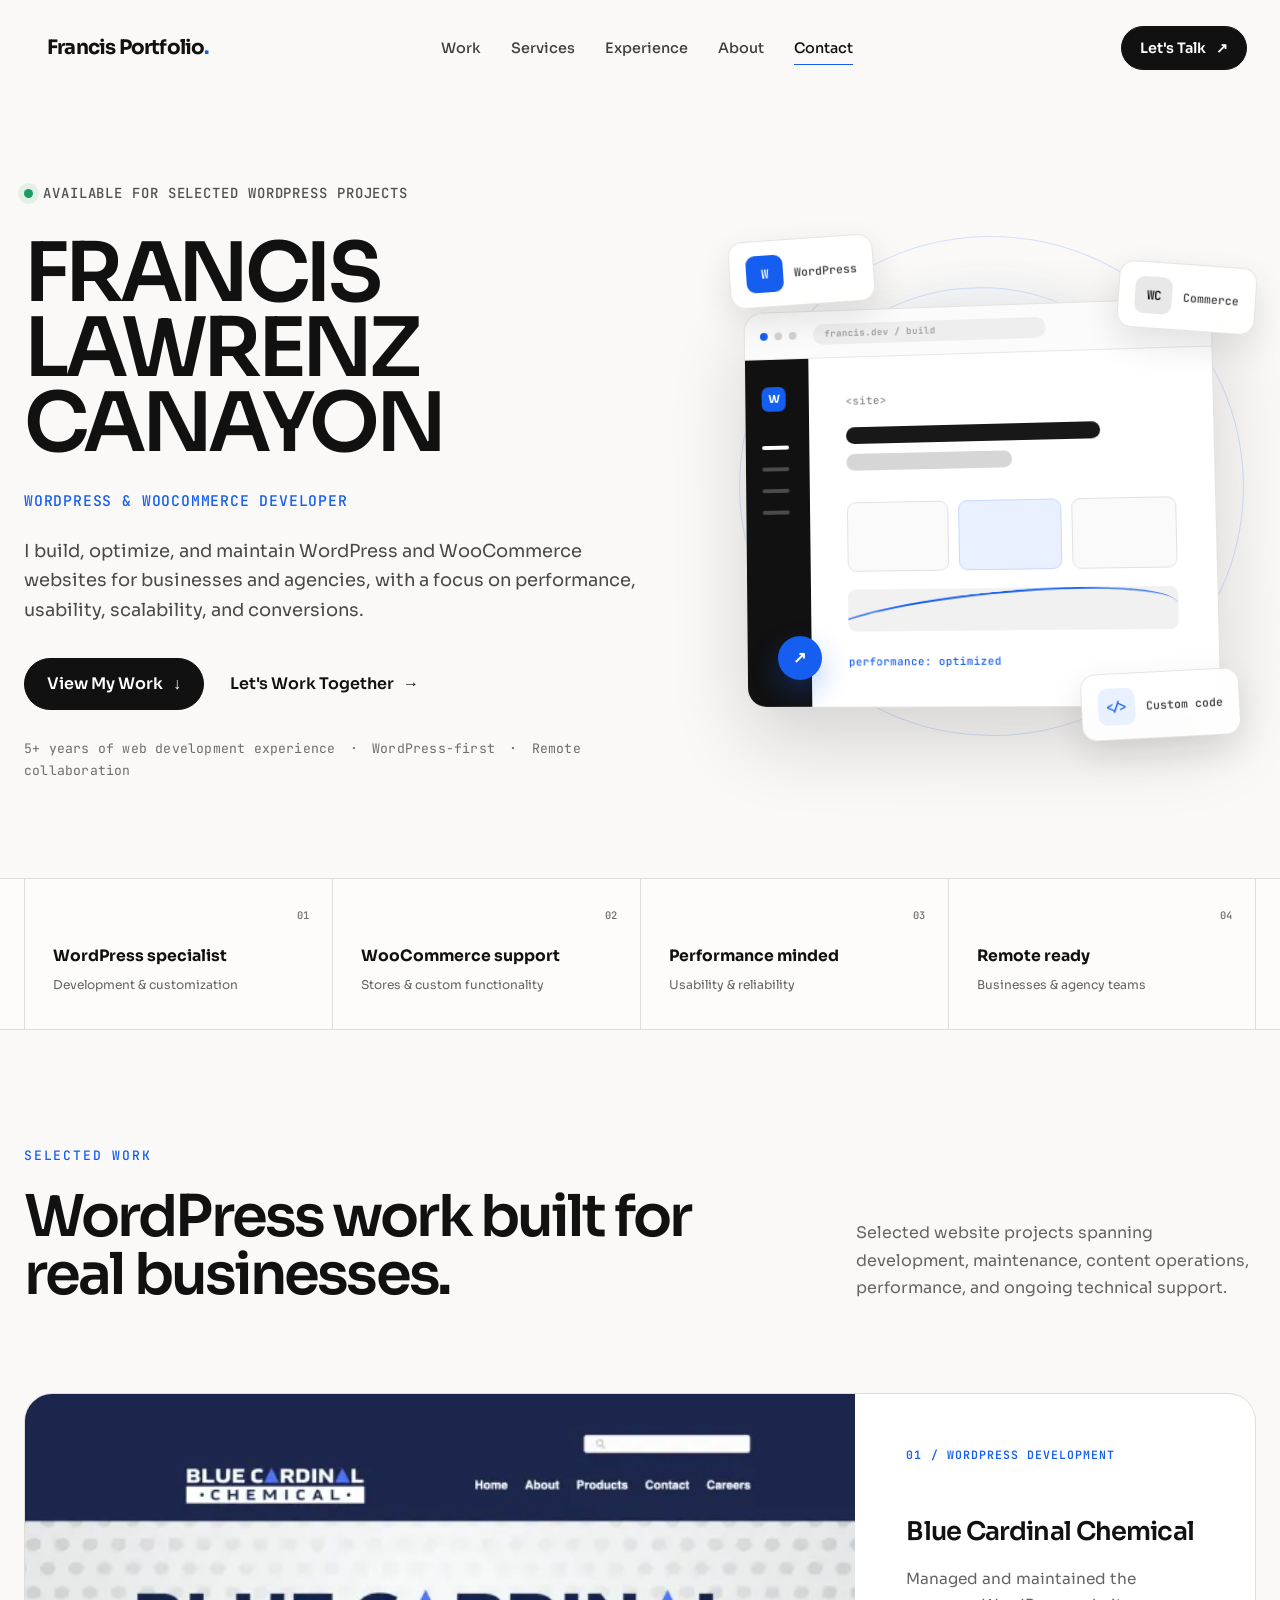
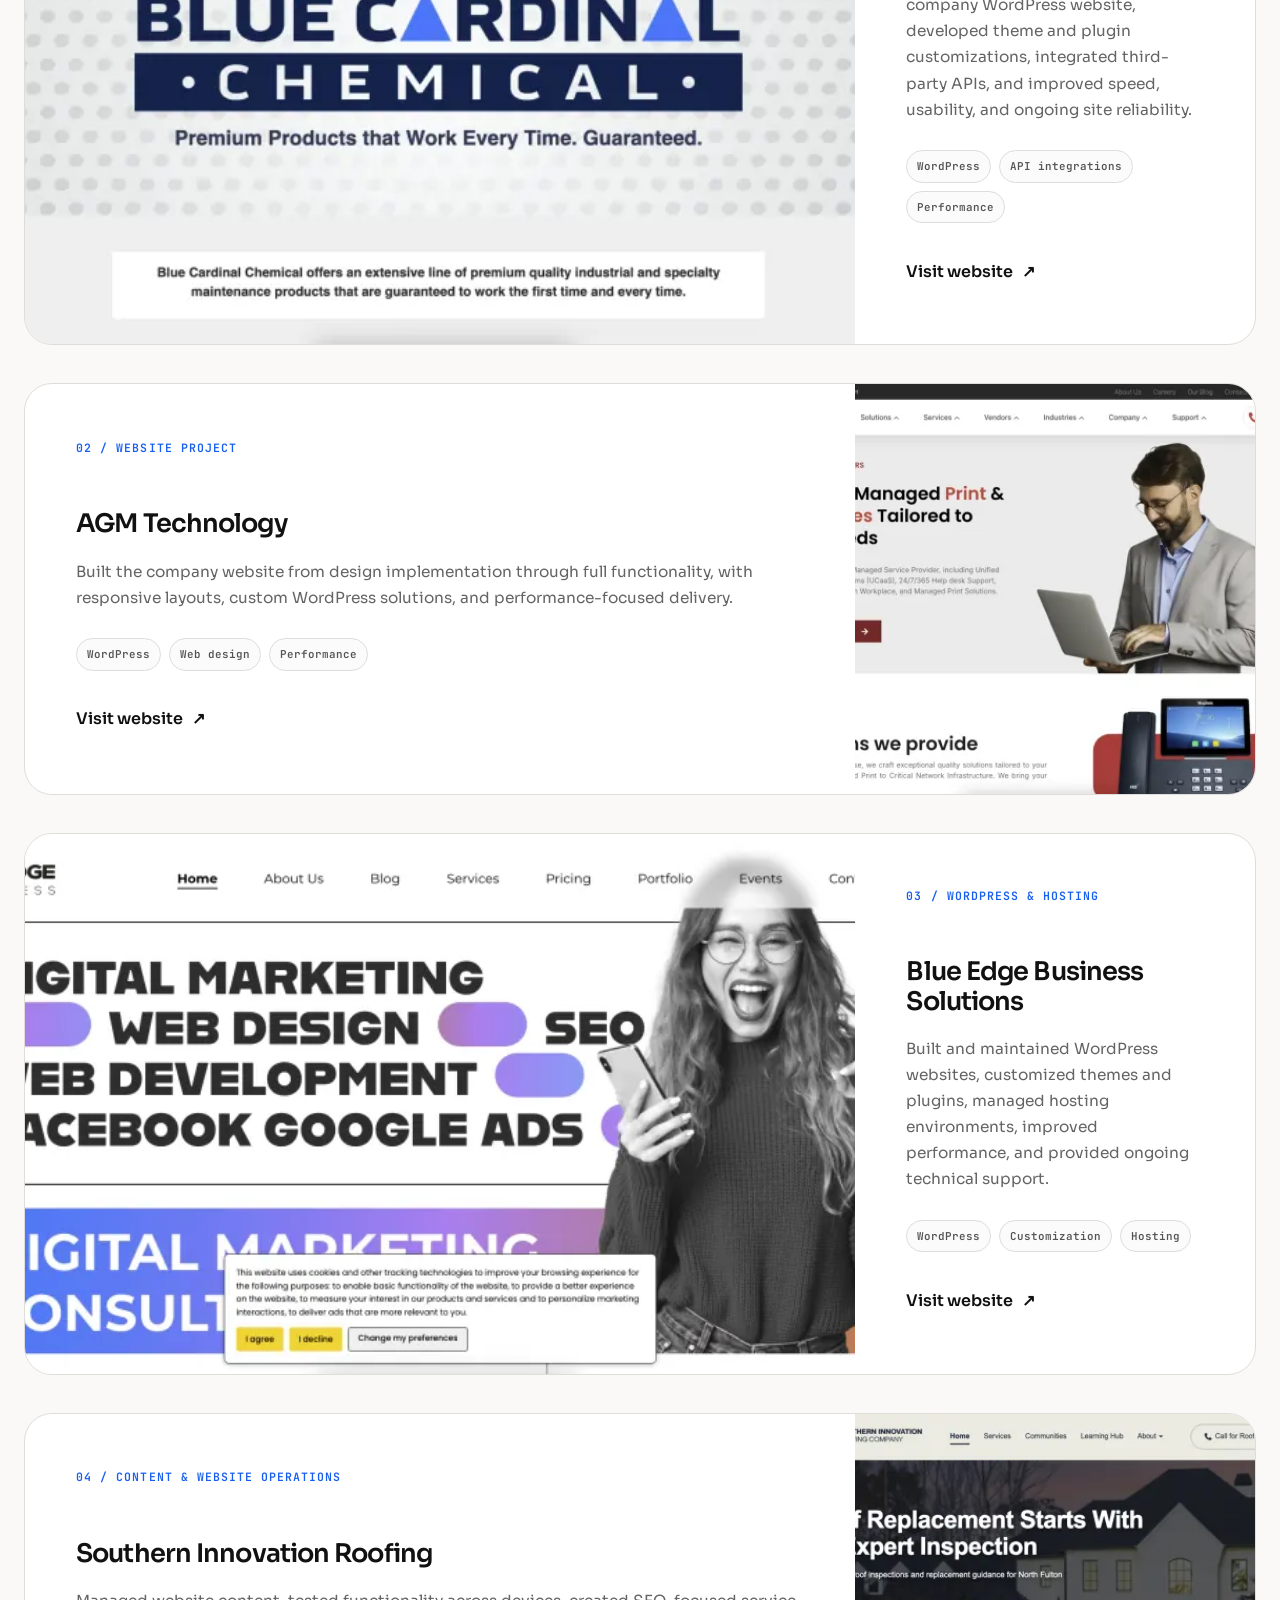
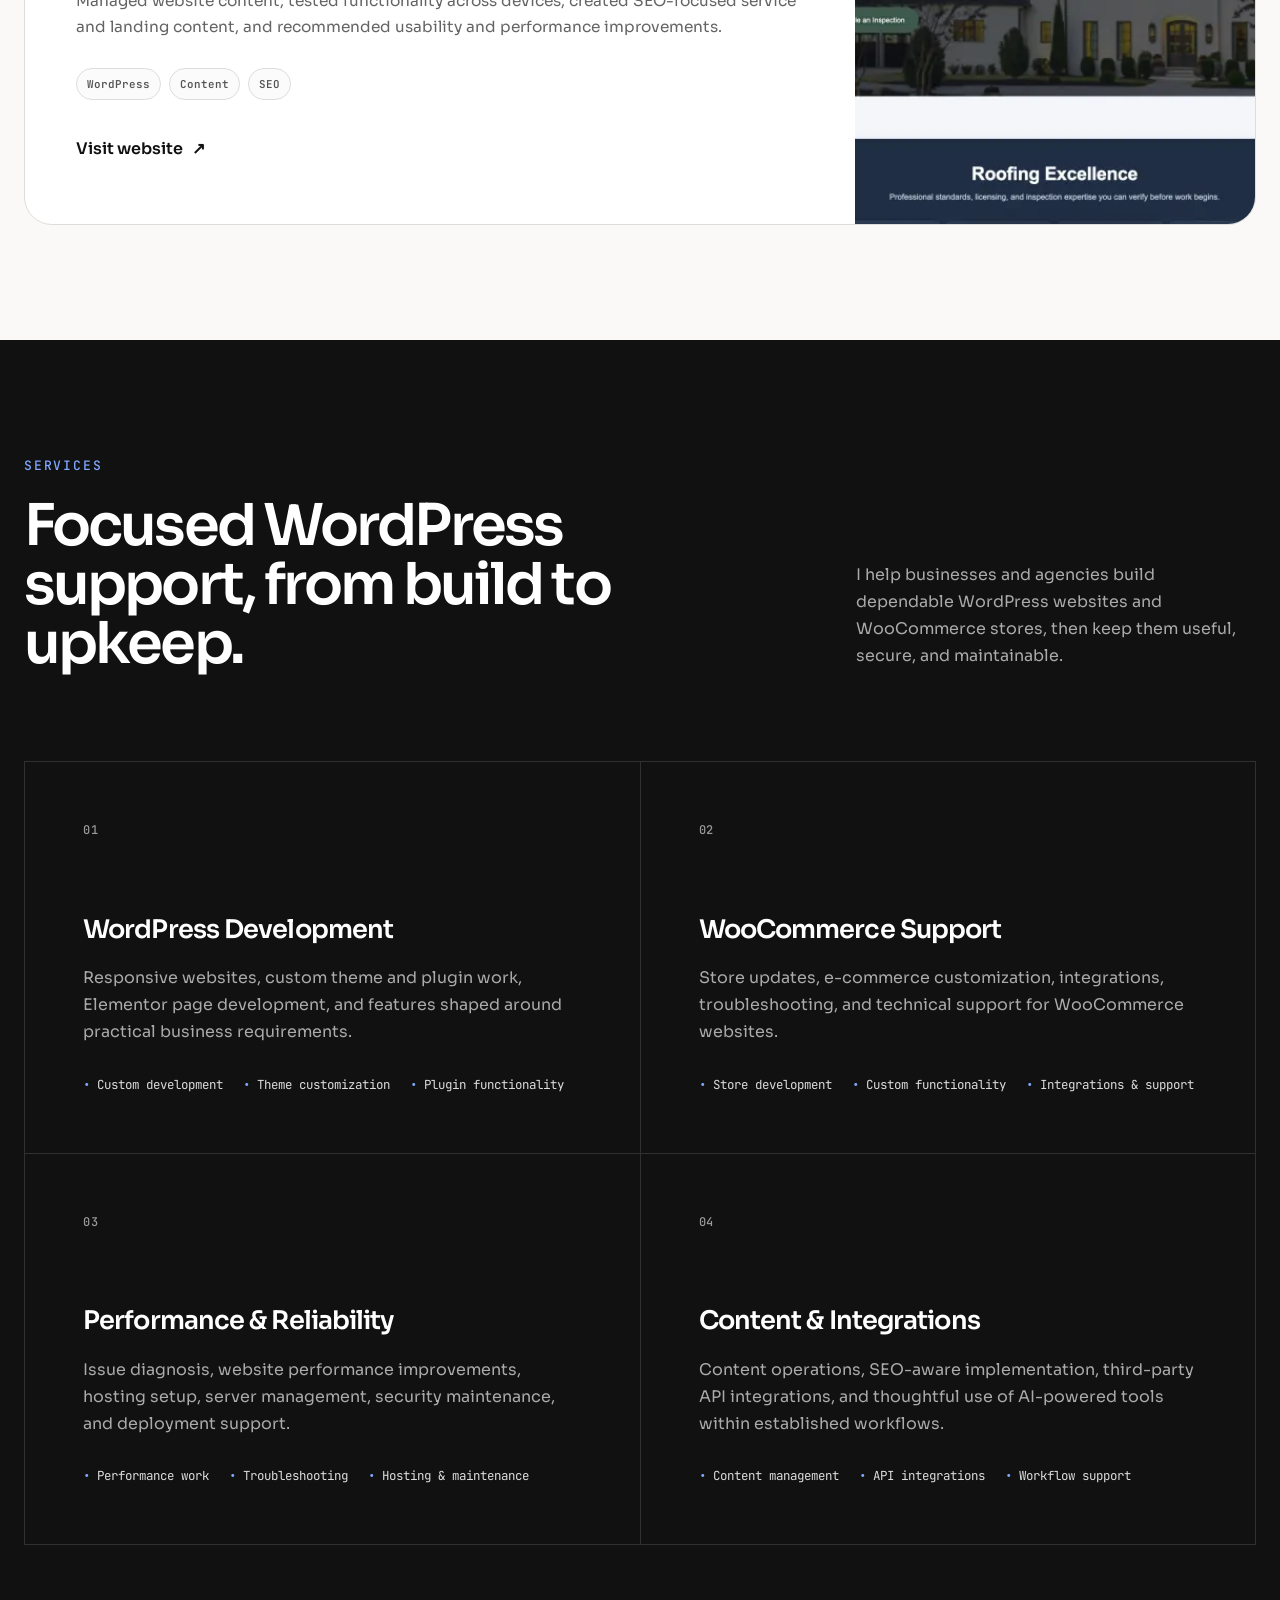
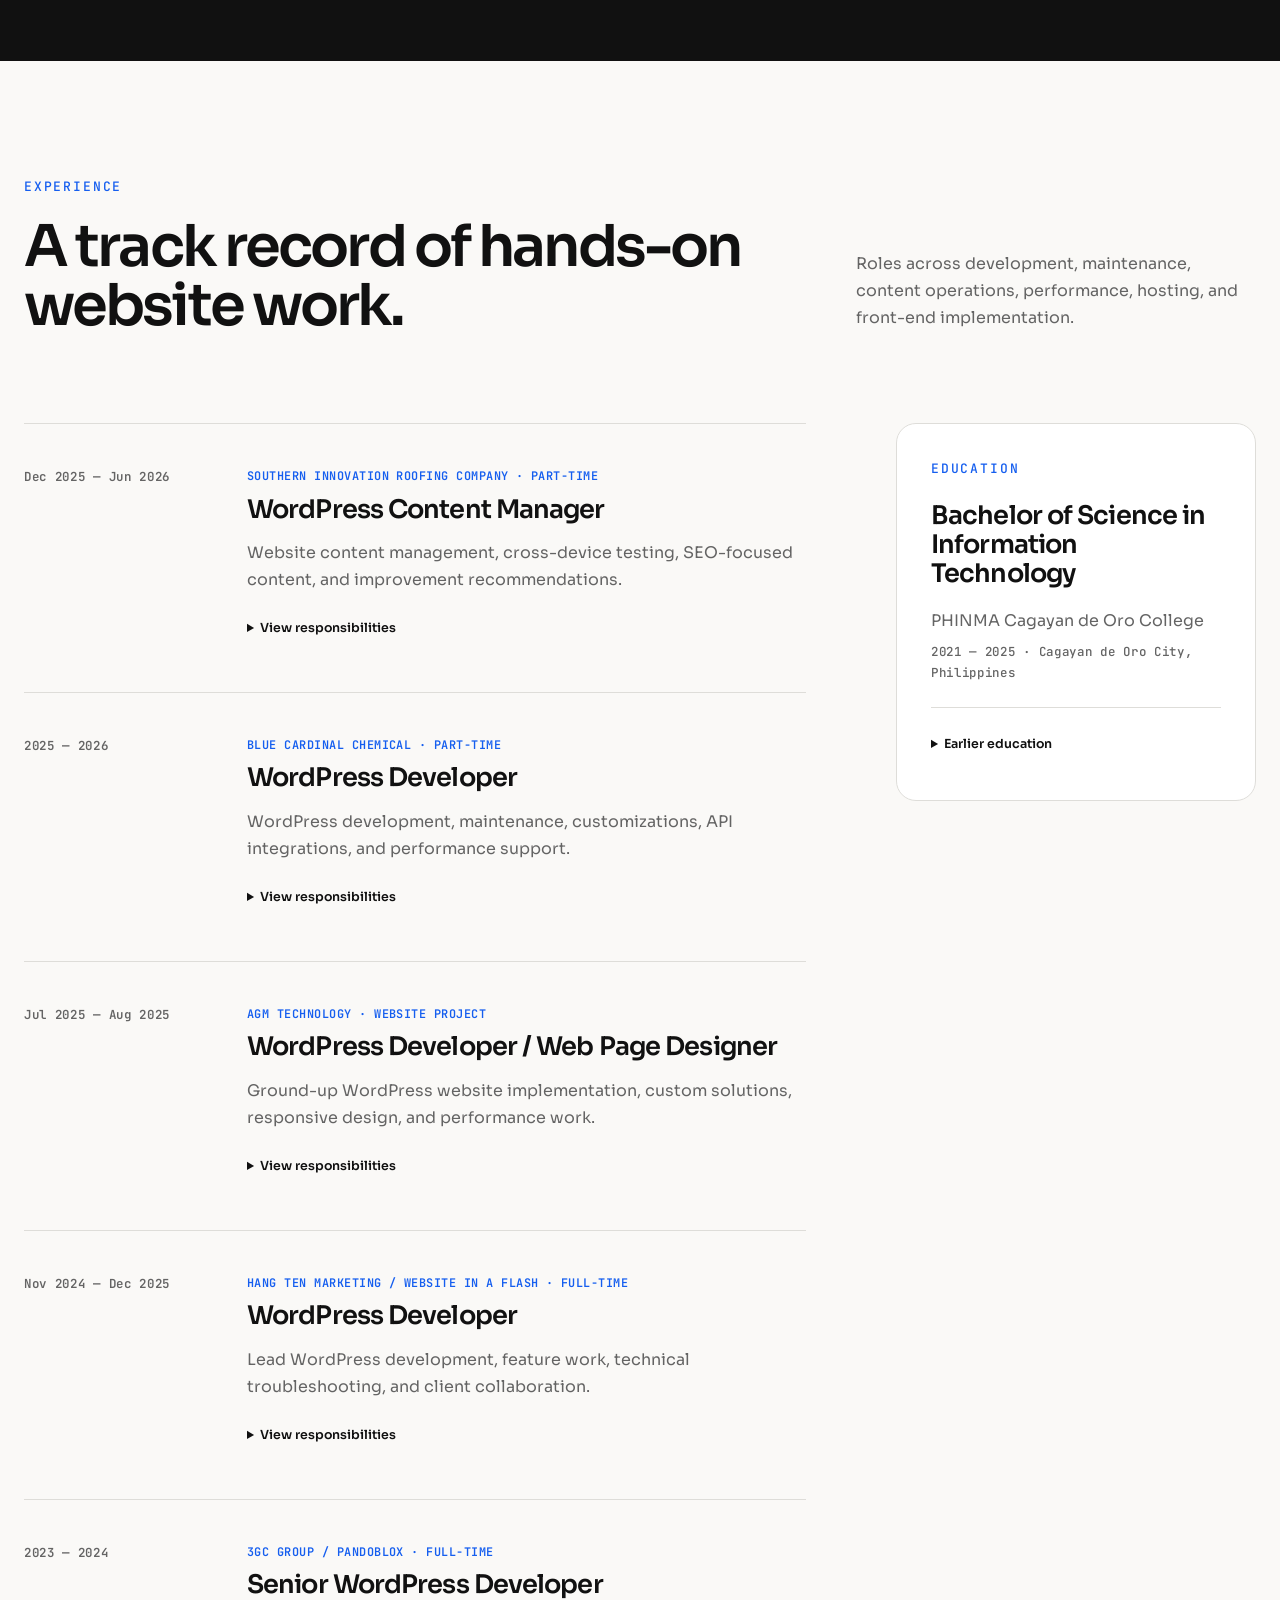
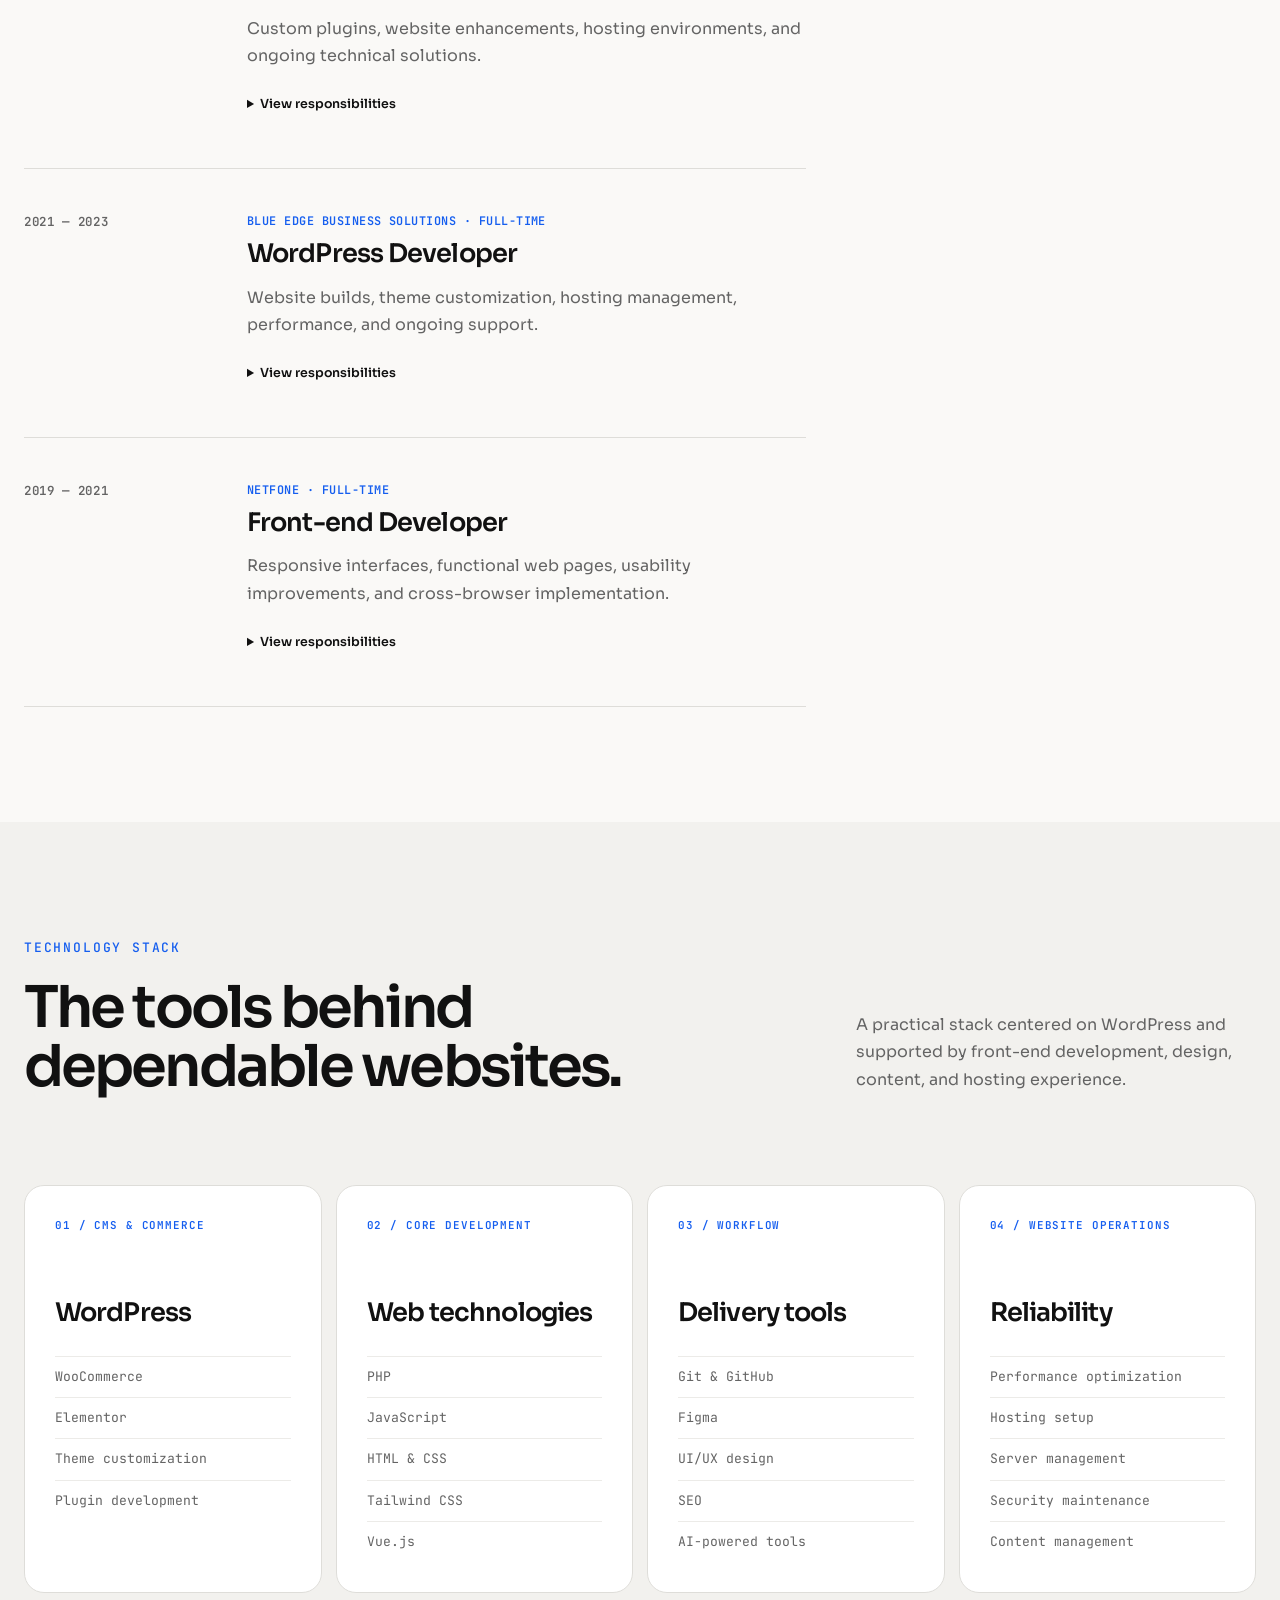
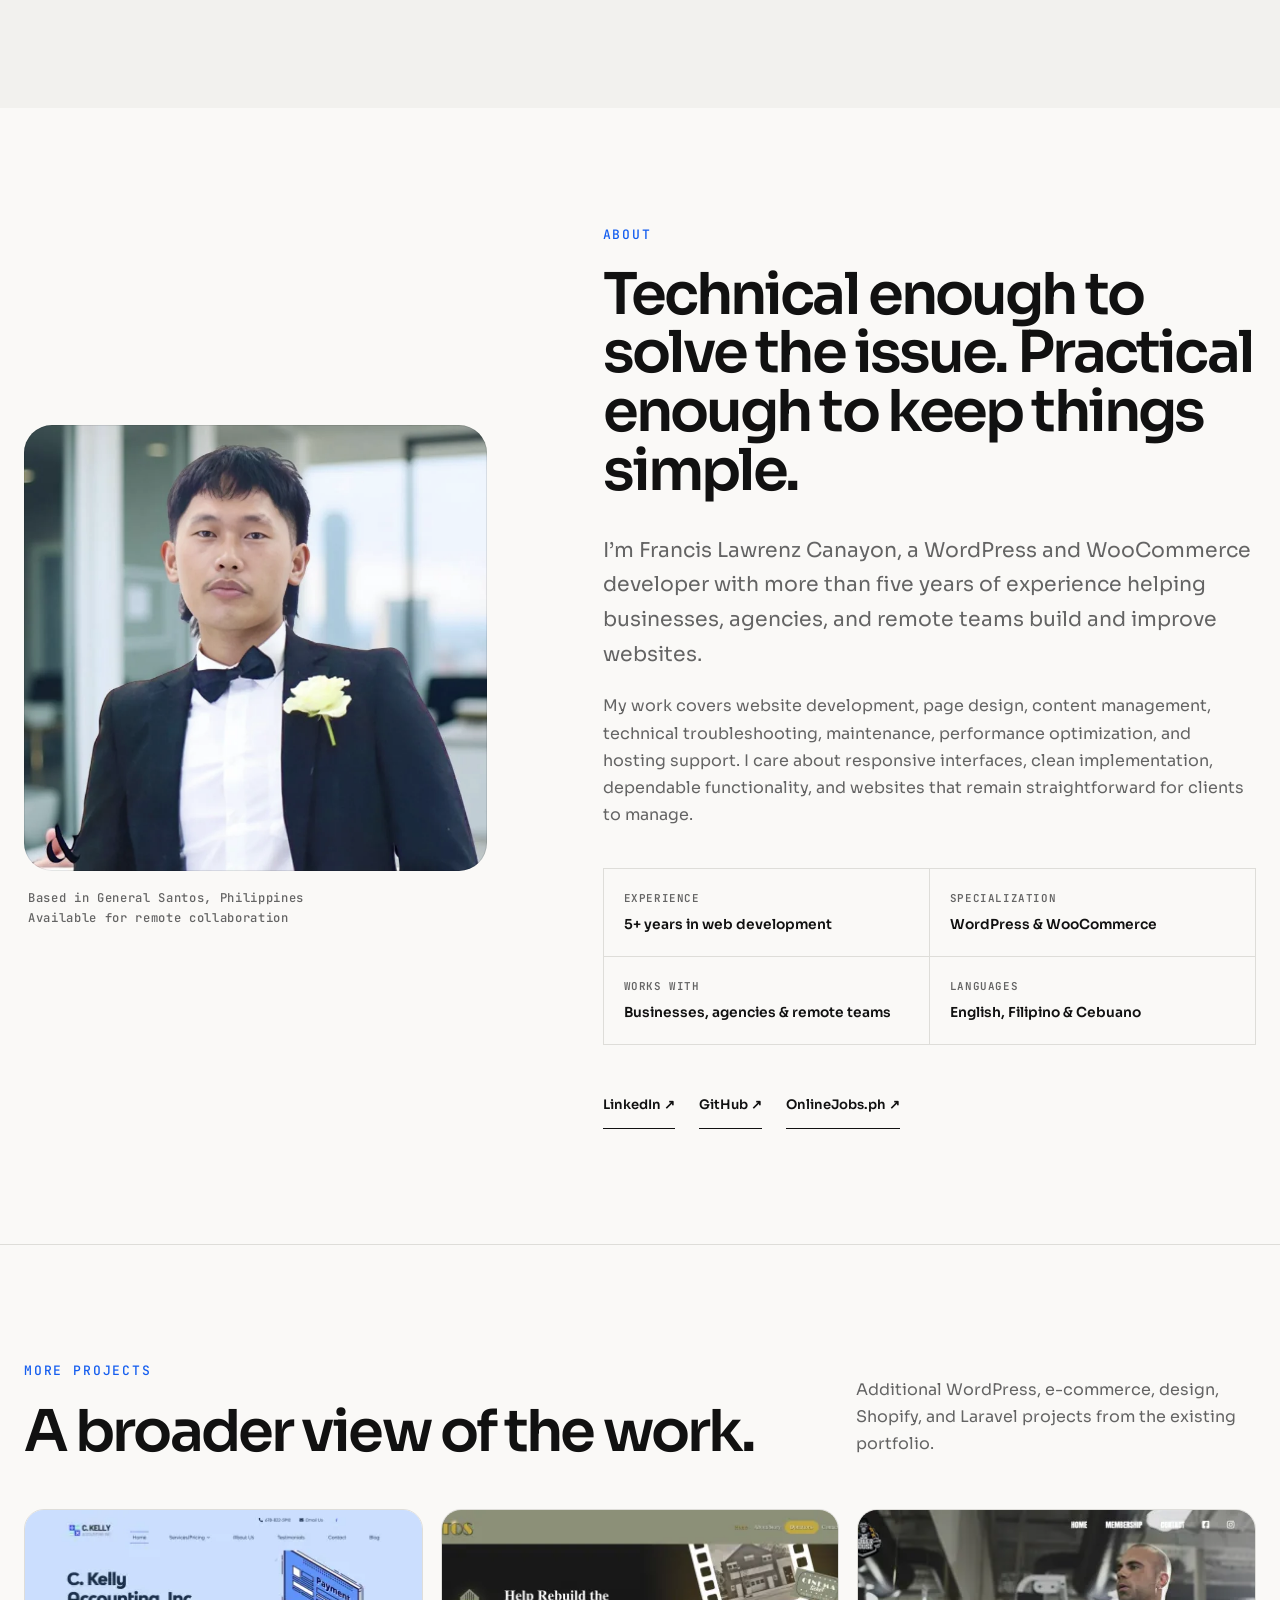
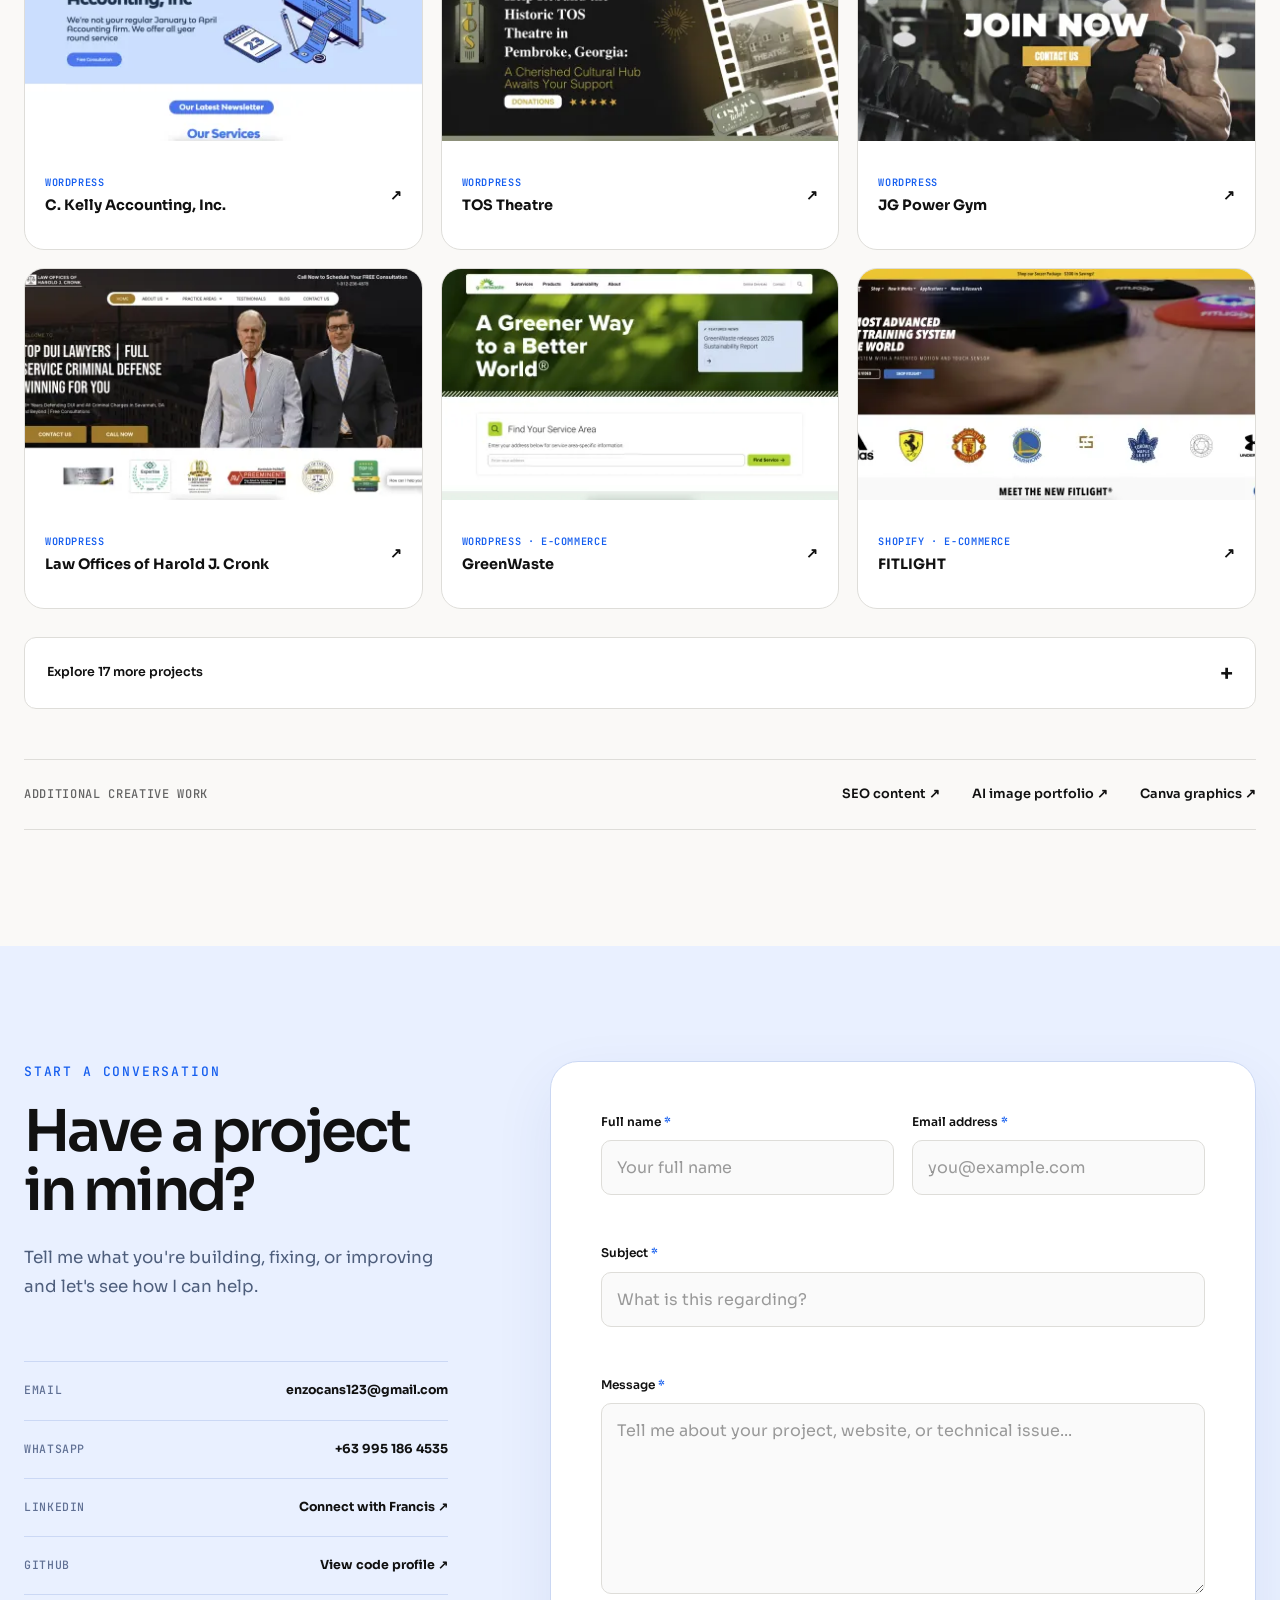
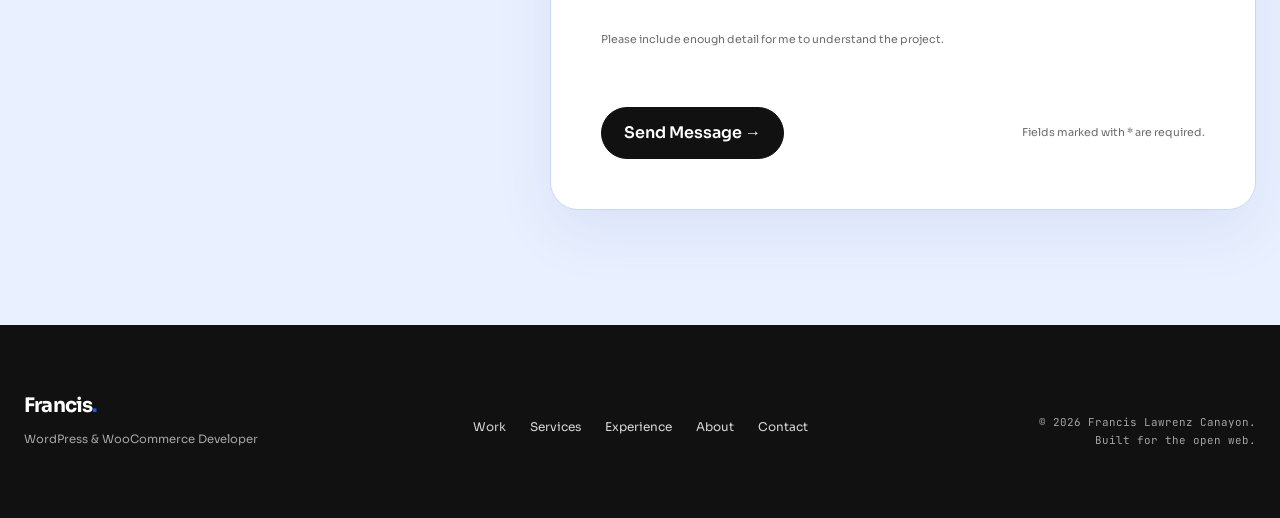
==== commit c49f8182: "Update font family" ====
--- a/index.html
+++ b/index.html
@@ -30,6 +30,10 @@
 
   <link href="/assets/img/favicon-32x32.png" rel="icon" type="image/png" sizes="32x32">
   <link href="/assets/img/apple-touch-icon.png" rel="apple-touch-icon" sizes="180x180">
+  <link rel="preconnect" href="https://fonts.googleapis.com">
+  <link rel="preconnect" href="https://fonts.gstatic.com" crossorigin>
+  <link rel="preload" as="style" href="https://fonts.googleapis.com/css2?family=JetBrains+Mono:wght@400;500;600&amp;family=Sora:wght@400;500;600;700&amp;display=swap" onload="this.onload=null;this.rel='stylesheet'">
+  <noscript><link href="https://fonts.googleapis.com/css2?family=JetBrains+Mono:wght@400;500;600&amp;family=Sora:wght@400;500;600;700&amp;display=swap" rel="stylesheet"></noscript>
   <link href="/assets/css/main.css" rel="stylesheet">
 
   <script type="application/ld+json">
--- a/assets/css/main.css
+++ b/assets/css/main.css
@@ -1,5 +1,6 @@
 :root {
-  --font-sans: "Inter", "Avenir Next", -apple-system, BlinkMacSystemFont, "Segoe UI", sans-serif;
+  --font-sans: "Sora", "Avenir Next", -apple-system, BlinkMacSystemFont, "Segoe UI", sans-serif;
+  --font-mono: "JetBrains Mono", "SFMono-Regular", Consolas, "Liberation Mono", monospace;
   --page: #faf9f7;
   --surface: #ffffff;
   --surface-soft: #f2f1ee;
@@ -54,6 +55,7 @@
   background: var(--page);
   font-family: var(--font-sans);
   font-size: var(--body);
+  font-weight: 400;
   line-height: 1.7;
   -webkit-font-smoothing: antialiased;
 }
@@ -65,12 +67,52 @@
 button { color: inherit; }
 ul { margin: 0; padding: 0; }
 p, h1, h2, h3, dl, dd { margin-top: 0; }
-h1, h2, h3 { color: var(--ink); font-weight: 600; line-height: 1.05; letter-spacing: -0.045em; }
-h1 { font-size: var(--display); }
-h2 { font-size: var(--h2); }
-h3 { font-size: var(--h3); }
+h1, h2, h3 { color: var(--ink); font-family: var(--font-sans); }
+h1 { font-size: var(--display); font-weight: 600; line-height: 0.92; letter-spacing: -0.055em; }
+h2 { font-size: var(--h2); font-weight: 600; line-height: 1.02; letter-spacing: -0.05em; }
+h3 { font-size: var(--h3); font-weight: 600; line-height: 1.15; letter-spacing: -0.035em; }
 ::selection { color: #fff; background: var(--accent); }
 [hidden] { display: none !important; }
+
+/* Brand/content use Sora; compact system and technical metadata use JetBrains Mono. */
+.eyebrow,
+.availability,
+.hero-role,
+.hero-proof,
+.browser-address,
+.code-line,
+.scene-tile strong,
+.scene-tile span,
+.credibility-grid span,
+.project-number,
+.tag-list li,
+.service-index,
+.service-card ul,
+.timeline-date,
+.timeline-company,
+.education-meta,
+.stack-group > p,
+.stack-group li,
+.portrait-wrap > p,
+.about-facts dt,
+.project-card small,
+.creative-links p,
+.contact-links span,
+.footer-meta,
+.error-code { font-family: var(--font-mono); }
+
+.availability { letter-spacing: 0.065em; text-transform: uppercase; }
+.hero-proof { letter-spacing: 0.015em; }
+.scene-tile span,
+.stack-group li { font-weight: 400; }
+.credibility-grid span,
+.service-index,
+.timeline-date,
+.education-meta,
+.portrait-wrap > p,
+.about-facts dt,
+.creative-links p,
+.contact-links span { font-weight: 500; letter-spacing: 0.055em; }
 
 .container { width: min(calc(100% - 48px), var(--container)); margin-inline: auto; }
 .section { padding-block: var(--section-space); }
@@ -93,8 +135,8 @@
   margin-bottom: 20px;
   color: var(--accent);
   font-size: var(--small);
-  font-weight: 700;
-  letter-spacing: 0.16em;
+  font-weight: 500;
+  letter-spacing: 0.14em;
   text-transform: uppercase;
 }
 .section-heading {
@@ -270,8 +312,8 @@
 .hero-grid { display: grid; grid-template-columns: minmax(0, 1.08fr) minmax(440px, 0.92fr); gap: clamp(42px, 5vw, 76px); align-items: center; }
 .availability { display: inline-flex; margin-bottom: 30px; align-items: center; gap: 10px; color: #4f4f4f; font-size: 0.87rem; font-weight: 500; }
 .availability > span { width: 9px; height: 9px; border-radius: 50%; background: #1b9c63; box-shadow: 0 0 0 6px rgba(27, 156, 99, 0.1); }
-.hero h1 { max-width: 780px; margin-bottom: 24px; }
-.hero-role { margin-bottom: 26px; color: var(--accent); font-size: clamp(1.35rem, 2.4vw, 2rem); font-weight: 600; letter-spacing: -0.035em; }
+.hero h1 { max-width: 780px; margin-bottom: 28px; text-transform: uppercase; text-wrap: balance; }
+.hero-role { margin-bottom: 26px; color: var(--accent); font-size: clamp(0.82rem, 1.15vw, 1rem); font-weight: 500; letter-spacing: 0.055em; line-height: 1.45; text-transform: uppercase; }
 .hero-summary { max-width: 690px; margin-bottom: 32px; color: #494949; font-size: clamp(1.05rem, 1.4vw, 1.25rem); line-height: 1.65; }
 .hero-actions { display: flex; gap: 26px; align-items: center; }
 .hero-proof { margin: 28px 0 0; color: #6d6d6d; font-size: 0.82rem; }
@@ -300,14 +342,14 @@
 .browser-bar { display: flex; height: 48px; padding: 0 16px; border-bottom: 1px solid #e6e6e6; align-items: center; gap: 7px; background: #fbfbfb; }
 .browser-bar > span { width: 8px; height: 8px; border-radius: 50%; background: #d2d2d2; }
 .browser-bar > span:first-child { background: var(--accent); }
-.browser-address { width: 54%; margin-left: 10px; padding: 5px 12px; color: #949494; background: #eee; border-radius: 999px; font: 500 0.58rem/1.2 var(--font-sans); }
+.browser-address { width: 54%; margin-left: 10px; padding: 5px 12px; color: #949494; background: #eee; border-radius: 999px; font: 500 0.58rem/1.2 var(--font-mono); }
 .browser-body { display: grid; grid-template-columns: 66px 1fr; min-height: 315px; }
 .browser-sidebar { padding: 28px 17px; background: #111; }
 .browser-sidebar::before { display: block; width: 25px; height: 25px; margin-bottom: 35px; border-radius: 7px; content: "W"; color: #fff; background: var(--accent); font: 700 0.7rem/25px var(--font-sans); text-align: center; }
 .browser-sidebar span { display: block; width: 28px; height: 4px; margin-bottom: 18px; border-radius: 99px; background: #4b4b4b; }
 .browser-sidebar span:first-of-type { background: #fff; }
 .browser-content { padding: 38px; }
-.code-line { margin: 24px 0 0; color: var(--accent); font: 500 0.68rem/1.2 ui-monospace, SFMono-Regular, Menlo, monospace; }
+.code-line { margin: 24px 0 0; color: var(--accent); font: 500 0.68rem/1.2 var(--font-mono); }
 .code-line-small { margin: 0 0 20px; color: #8a8a8a; }
 .preview-title { display: block; width: 78%; height: 17px; margin-bottom: 10px; border-radius: 99px; background: #181818; }
 .preview-title-short { width: 51%; background: #d6d6d6; }
@@ -317,7 +359,7 @@
 .preview-chart { position: relative; height: 42px; margin-top: 18px; overflow: hidden; border-radius: 8px; background: #f1f1f1; }
 .preview-chart span { position: absolute; right: 0; bottom: -20px; left: -10%; height: 58px; border-top: 2px solid var(--accent); border-radius: 50%; transform: rotate(-5deg); }
 .scene-tile { position: absolute; z-index: 5; display: grid; min-width: 132px; padding: 14px 16px; border: 1px solid rgba(17, 17, 17, 0.11); border-radius: 15px; grid-template-columns: 37px auto; align-items: center; gap: 11px; color: #444; background: rgba(255, 255, 255, 0.92); box-shadow: 0 14px 35px rgba(17, 17, 17, 0.11); backdrop-filter: blur(8px); }
-.scene-tile strong { display: grid; width: 37px; height: 37px; border-radius: 9px; place-items: center; color: #fff; background: var(--accent); font-size: 0.78rem; }
+.scene-tile strong { display: grid; width: 37px; height: 37px; border-radius: 9px; place-items: center; color: #fff; background: var(--accent); font-size: 0.78rem; font-weight: 600; }
 .scene-tile span { font-size: 0.72rem; font-weight: 600; }
 .tile-wordpress { top: 42px; left: 2%; transform: rotate(-4deg); }
 .tile-commerce { top: 68px; right: 0; transform: rotate(4deg); }
@@ -350,7 +392,7 @@
 .featured-copy { display: flex; padding: clamp(30px, 4vw, 56px); flex-direction: column; align-items: flex-start; justify-content: center; }
 .featured-copy h3 { margin-bottom: 20px; }
 .featured-copy > p:not(.project-number) { color: var(--muted); font-size: 0.96rem; }
-.project-number { margin-bottom: 52px; color: var(--accent); font-size: 0.72rem; font-weight: 700; letter-spacing: 0.1em; text-transform: uppercase; }
+.project-number { margin-bottom: 52px; color: var(--accent); font-size: 0.72rem; font-weight: 600; letter-spacing: 0.09em; text-transform: uppercase; }
 .tag-list { display: flex; margin: 12px 0 26px; flex-wrap: wrap; gap: 8px; list-style: none; }
 .tag-list li { padding: 6px 10px; border: 1px solid var(--line); border-radius: 999px; color: #555; background: #fbfbfb; font-size: 0.68rem; font-weight: 600; }
 
@@ -373,7 +415,7 @@
 .timeline { border-top: 1px solid var(--line); }
 .timeline-item { display: grid; grid-template-columns: 185px 1fr; gap: 38px; padding: 42px 0; border-bottom: 1px solid var(--line); }
 .timeline-date { color: var(--muted); font-size: 0.78rem; font-weight: 600; }
-.timeline-company { margin-bottom: 8px; color: var(--accent); font-size: 0.74rem; font-weight: 700; letter-spacing: 0.04em; text-transform: uppercase; }
+.timeline-company { margin-bottom: 8px; color: var(--accent); font-size: 0.74rem; font-weight: 600; letter-spacing: 0.04em; text-transform: uppercase; }
 .timeline-content h3 { margin-bottom: 15px; }
 .timeline-content > p:last-of-type { margin-bottom: 17px; color: var(--muted); }
 details summary { width: fit-content; min-height: 40px; padding-block: 8px; font-size: 0.78rem; font-weight: 600; cursor: pointer; }
@@ -393,7 +435,7 @@
 .stack { background: var(--surface-soft); }
 .stack-grid { display: grid; grid-template-columns: repeat(4, 1fr); gap: 14px; }
 .stack-group { min-height: 360px; padding: 30px; border: 1px solid var(--line); border-radius: var(--radius); background: var(--surface); }
-.stack-group > p { margin-bottom: 64px; color: var(--accent); font-size: 0.68rem; font-weight: 700; letter-spacing: 0.08em; text-transform: uppercase; }
+.stack-group > p { margin-bottom: 64px; color: var(--accent); font-size: 0.68rem; font-weight: 600; letter-spacing: 0.08em; text-transform: uppercase; }
 .stack-group h3 { margin-bottom: 28px; }
 .stack-group ul { list-style: none; }
 .stack-group li { padding: 9px 0; border-top: 1px solid #ecebe8; color: var(--muted); font-size: 0.82rem; }
@@ -426,7 +468,7 @@
 .project-card:hover img { transform: scale(1.025); }
 .project-card a > span { display: grid; min-height: 108px; padding: 20px; grid-template-columns: 1fr auto; align-content: center; column-gap: 14px; }
 .project-card small, .project-card strong { display: block; grid-column: 1; }
-.project-card small { margin-bottom: 5px; color: var(--accent); font-size: 0.64rem; font-weight: 700; letter-spacing: 0.06em; text-transform: uppercase; }
+.project-card small { margin-bottom: 5px; color: var(--accent); font-size: 0.64rem; font-weight: 600; letter-spacing: 0.06em; text-transform: uppercase; }
 .project-card strong { font-size: 0.9rem; line-height: 1.35; }
 .project-card b { grid-row: 1 / span 2; grid-column: 2; align-self: center; font-size: 0.9rem; }
 .project-archive { margin-top: 28px; }
@@ -556,7 +598,7 @@
 .error-page .footer-grid { grid-template-columns: 1fr 1fr; }
 .error-main { display: grid; min-height: calc(100vh - 180px); padding: 150px 0 90px; place-items: center; }
 .error-layout { display: grid; grid-template-columns: 0.7fr 1.3fr; gap: clamp(40px, 9vw, 120px); align-items: center; }
-.error-code { color: var(--accent); font-size: clamp(8rem, 20vw, 18rem); font-weight: 700; letter-spacing: -0.08em; line-height: 0.8; }
+.error-code { color: var(--accent); font-size: clamp(8rem, 20vw, 18rem); font-weight: 600; letter-spacing: -0.08em; line-height: 0.8; }
 .error-copy h1 { margin-bottom: 24px; font-size: clamp(2.6rem, 5vw, 5rem); }
 .error-copy p { max-width: 620px; color: var(--muted); }
 .error-actions { display: flex; margin-top: 30px; flex-wrap: wrap; gap: 14px; }
@@ -621,7 +663,7 @@
   .hero { padding: 126px 0 72px; }
   .availability { margin-bottom: 24px; font-size: 0.76rem; }
   .hero h1 { margin-bottom: 18px; }
-  .hero-role { font-size: 1.25rem; line-height: 1.35; }
+  .hero-role { font-size: 0.78rem; line-height: 1.55; }
   .hero-summary { font-size: 1rem; }
   .hero-actions { align-items: flex-start; flex-direction: column; gap: 10px; }
   .hero-actions .button { width: 100%; }
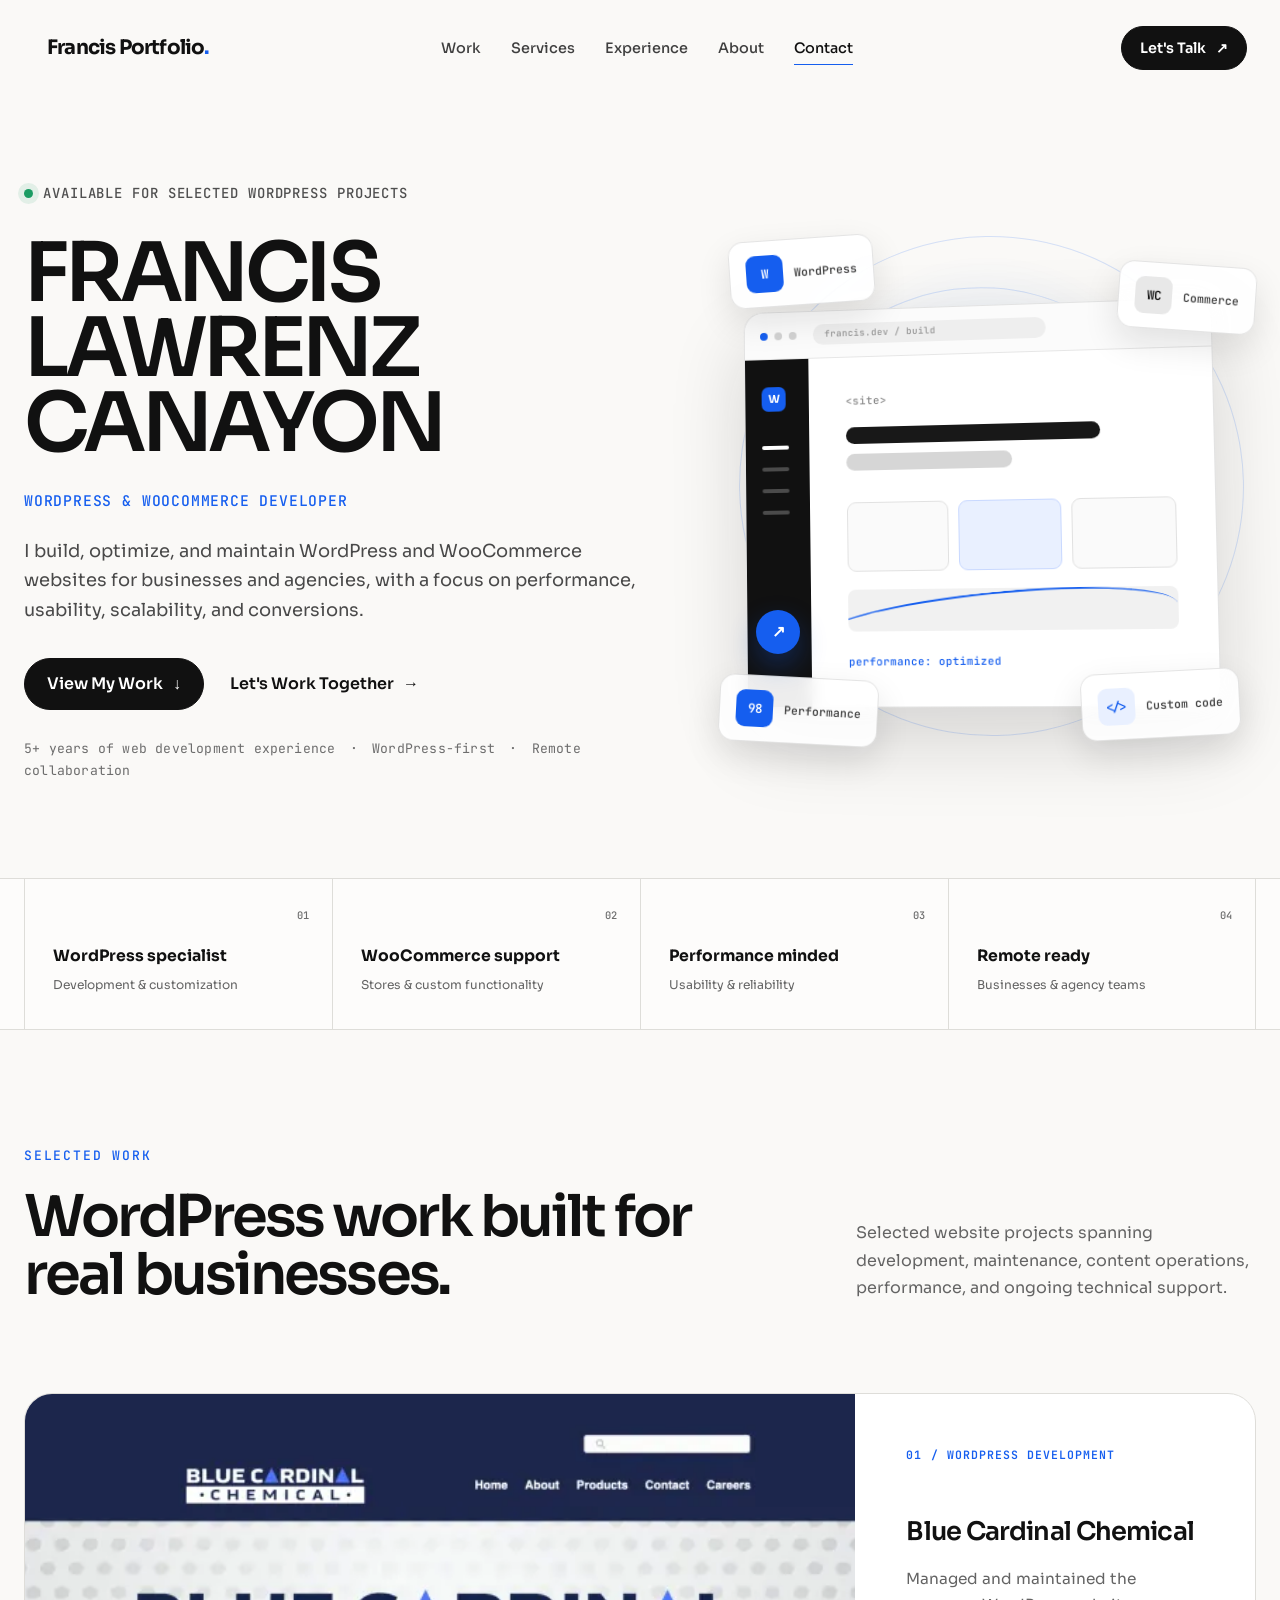
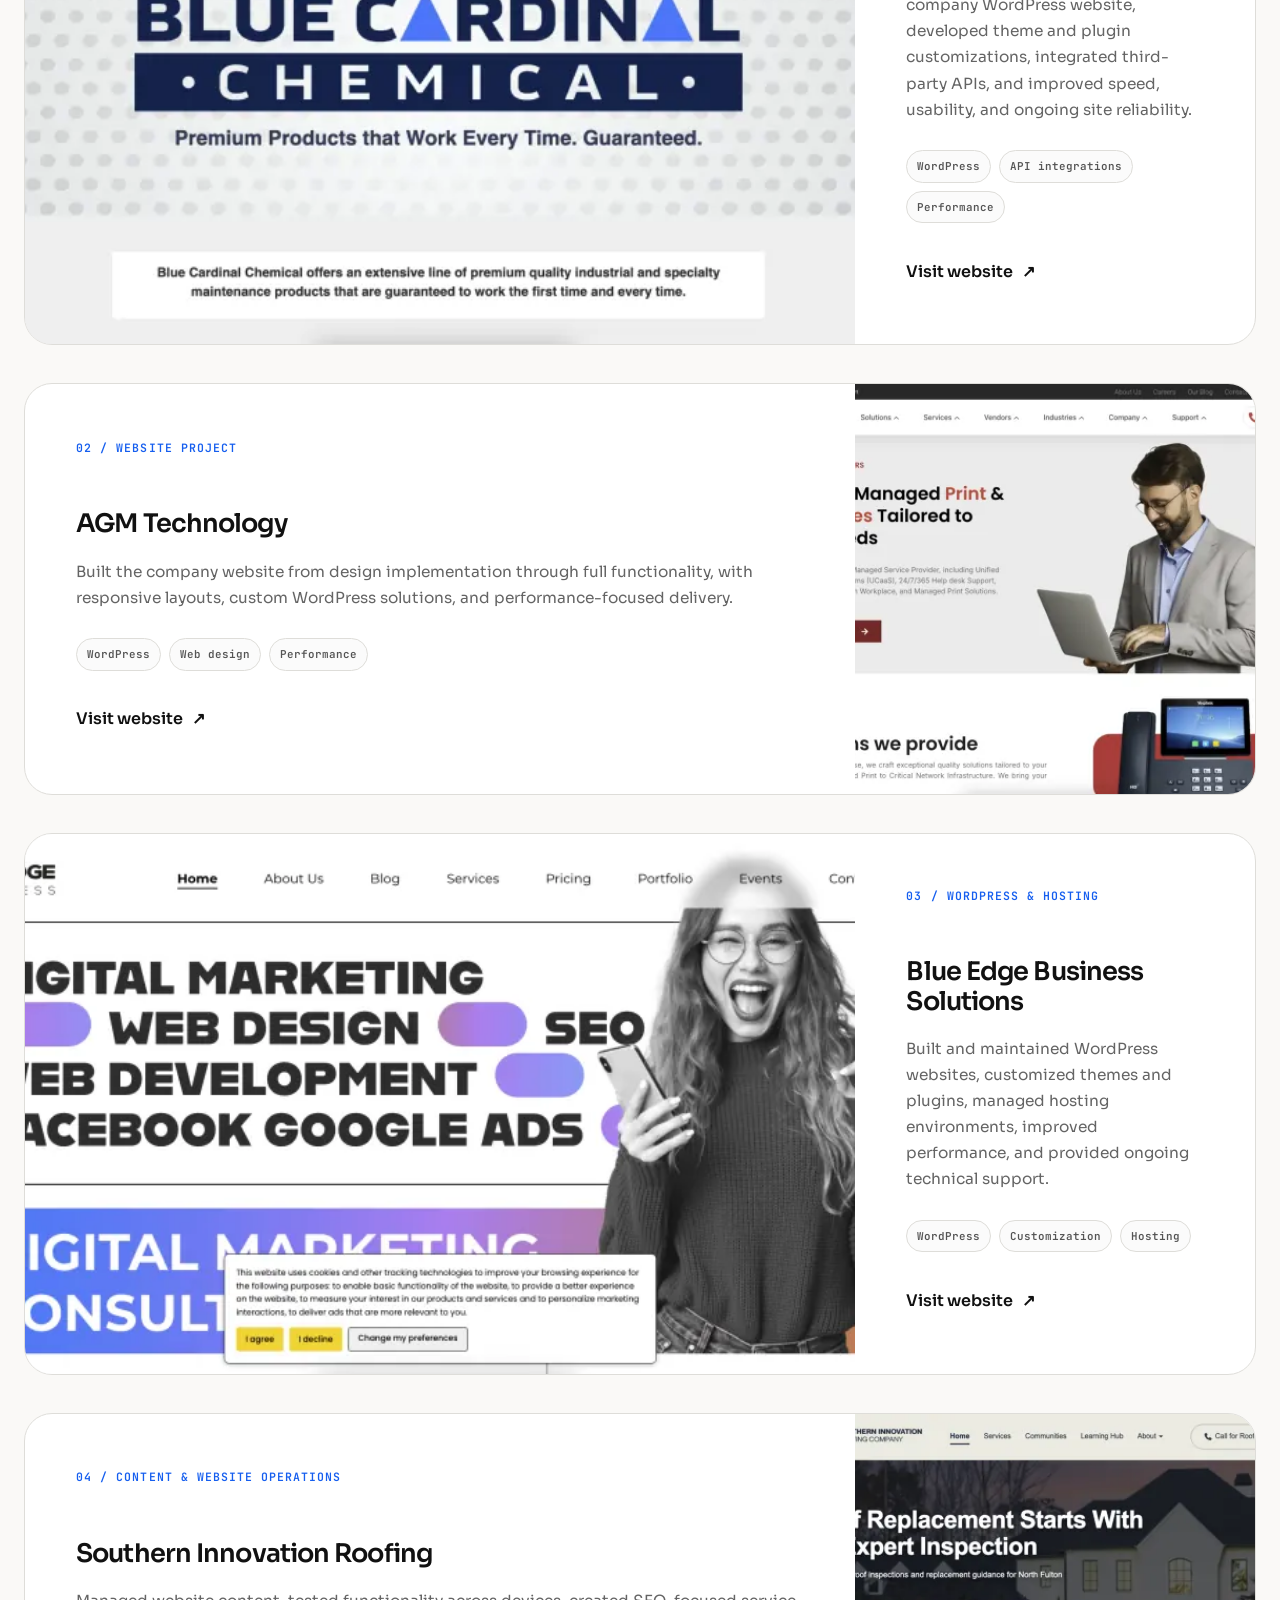
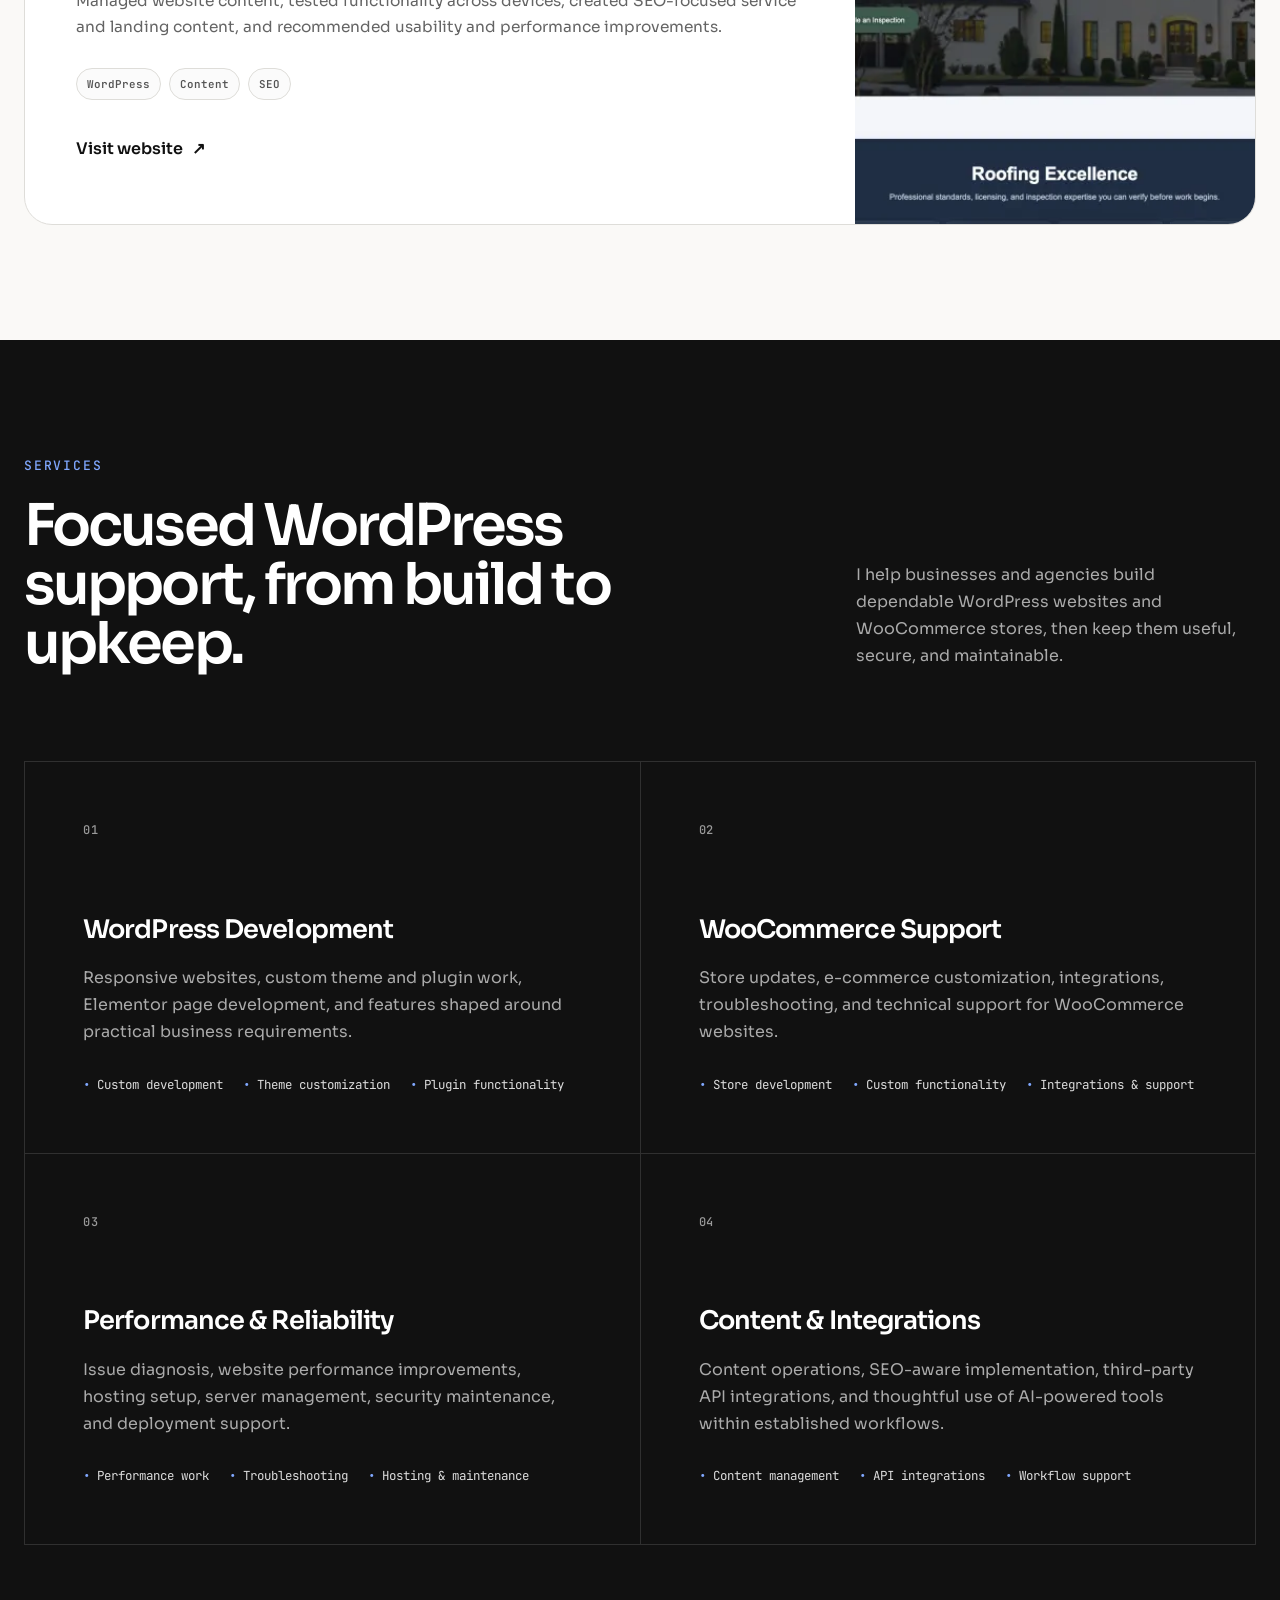
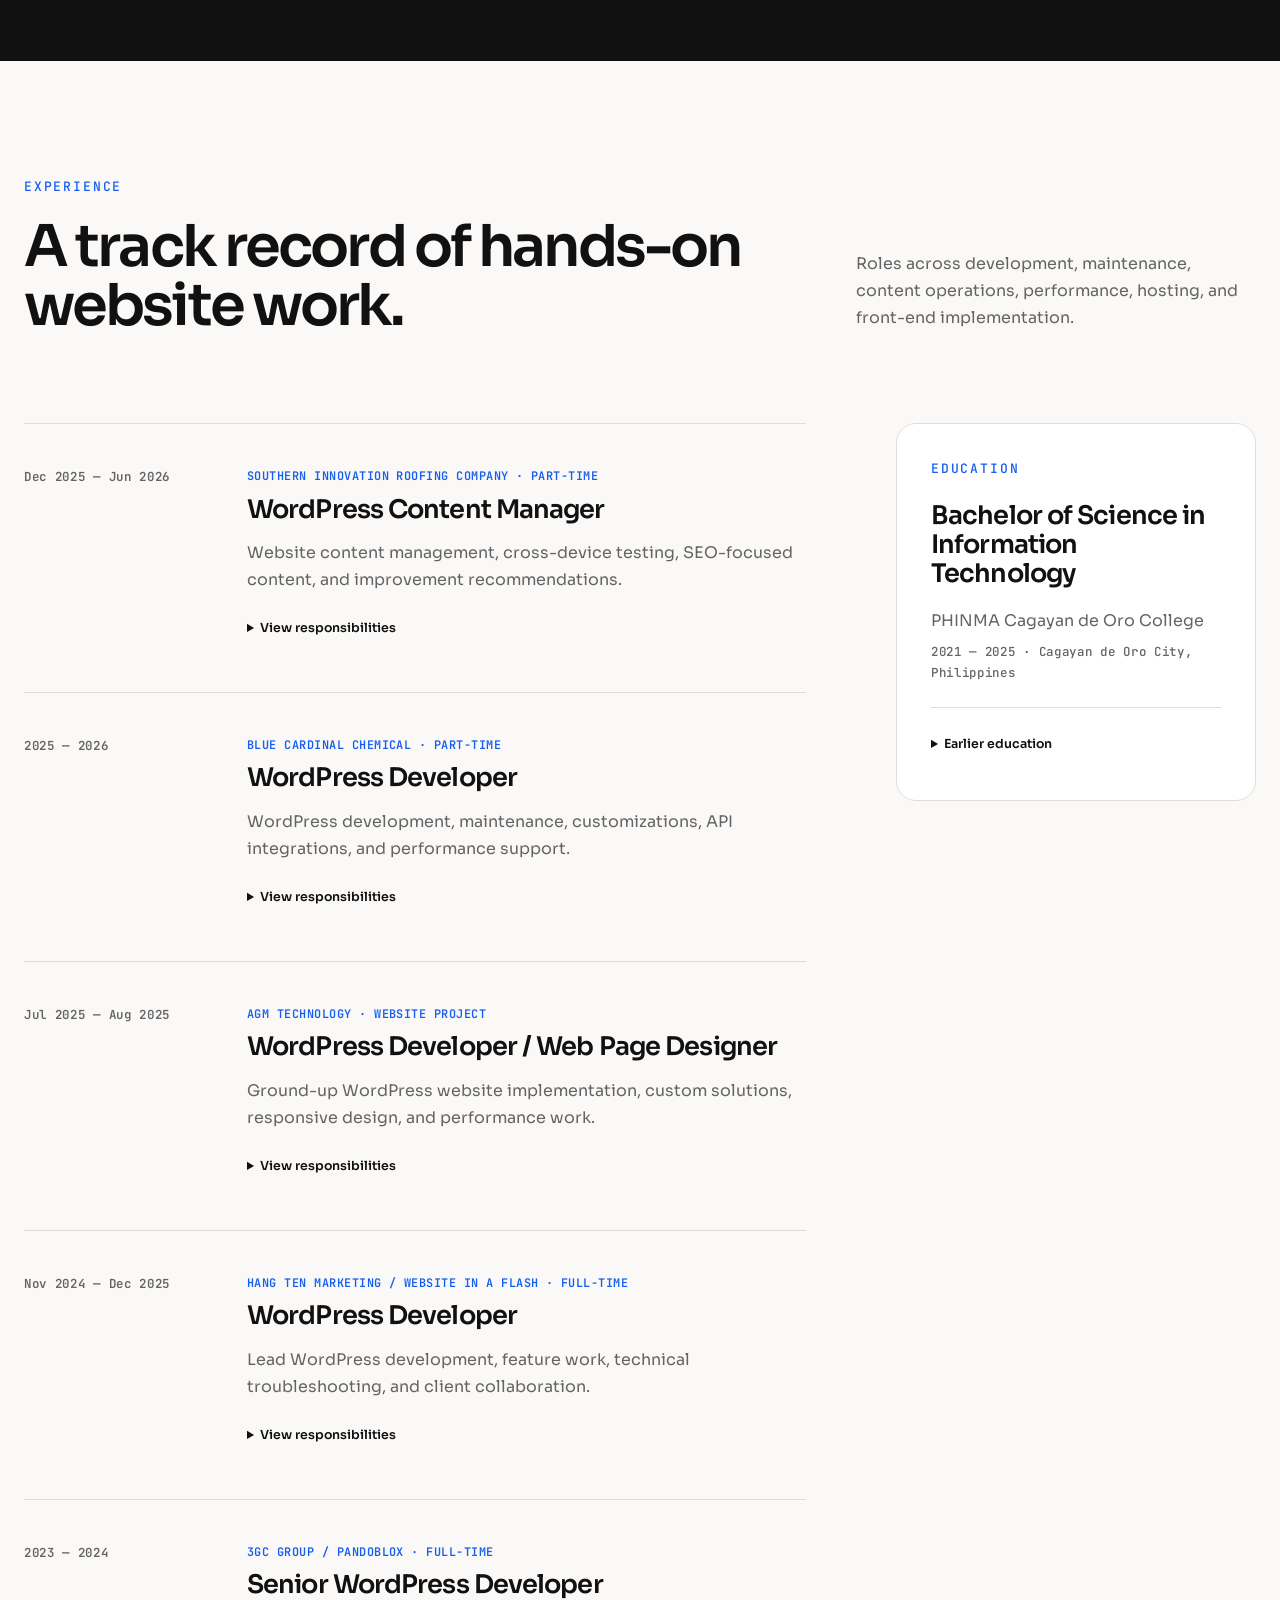
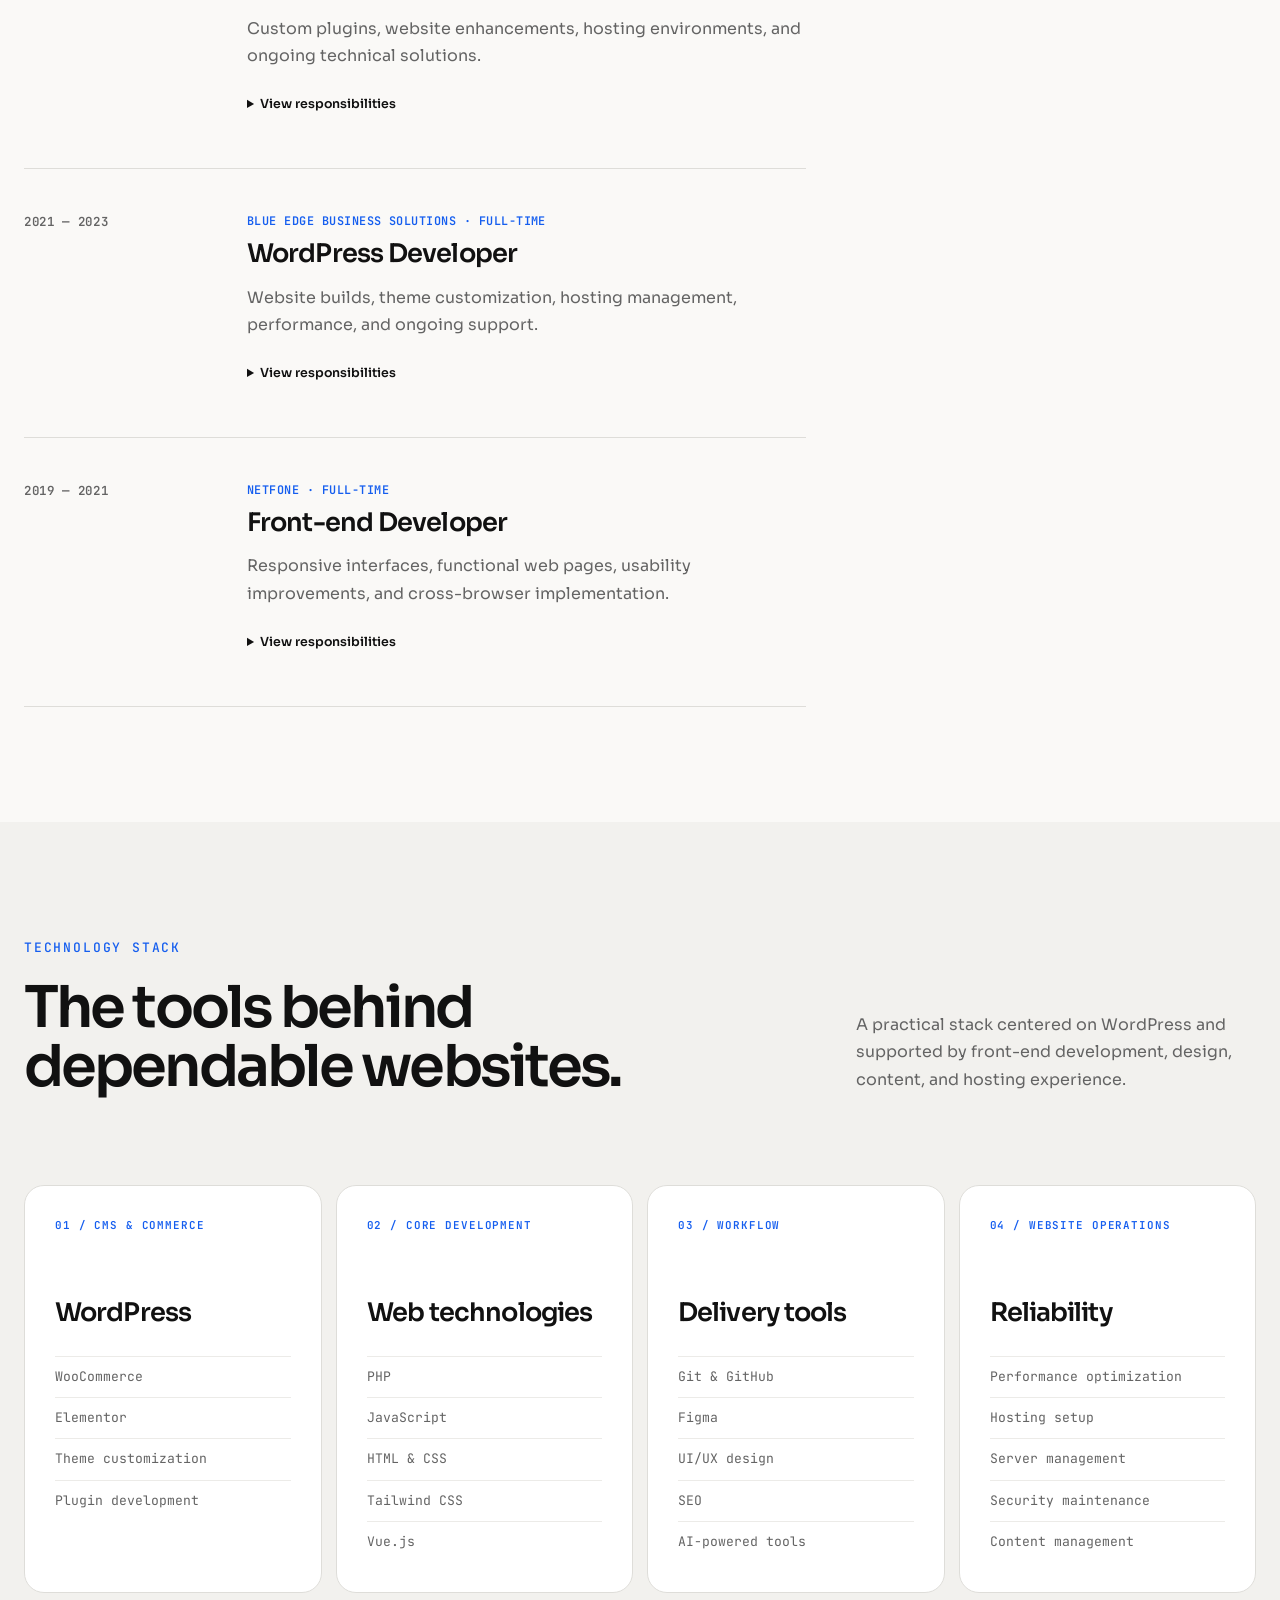
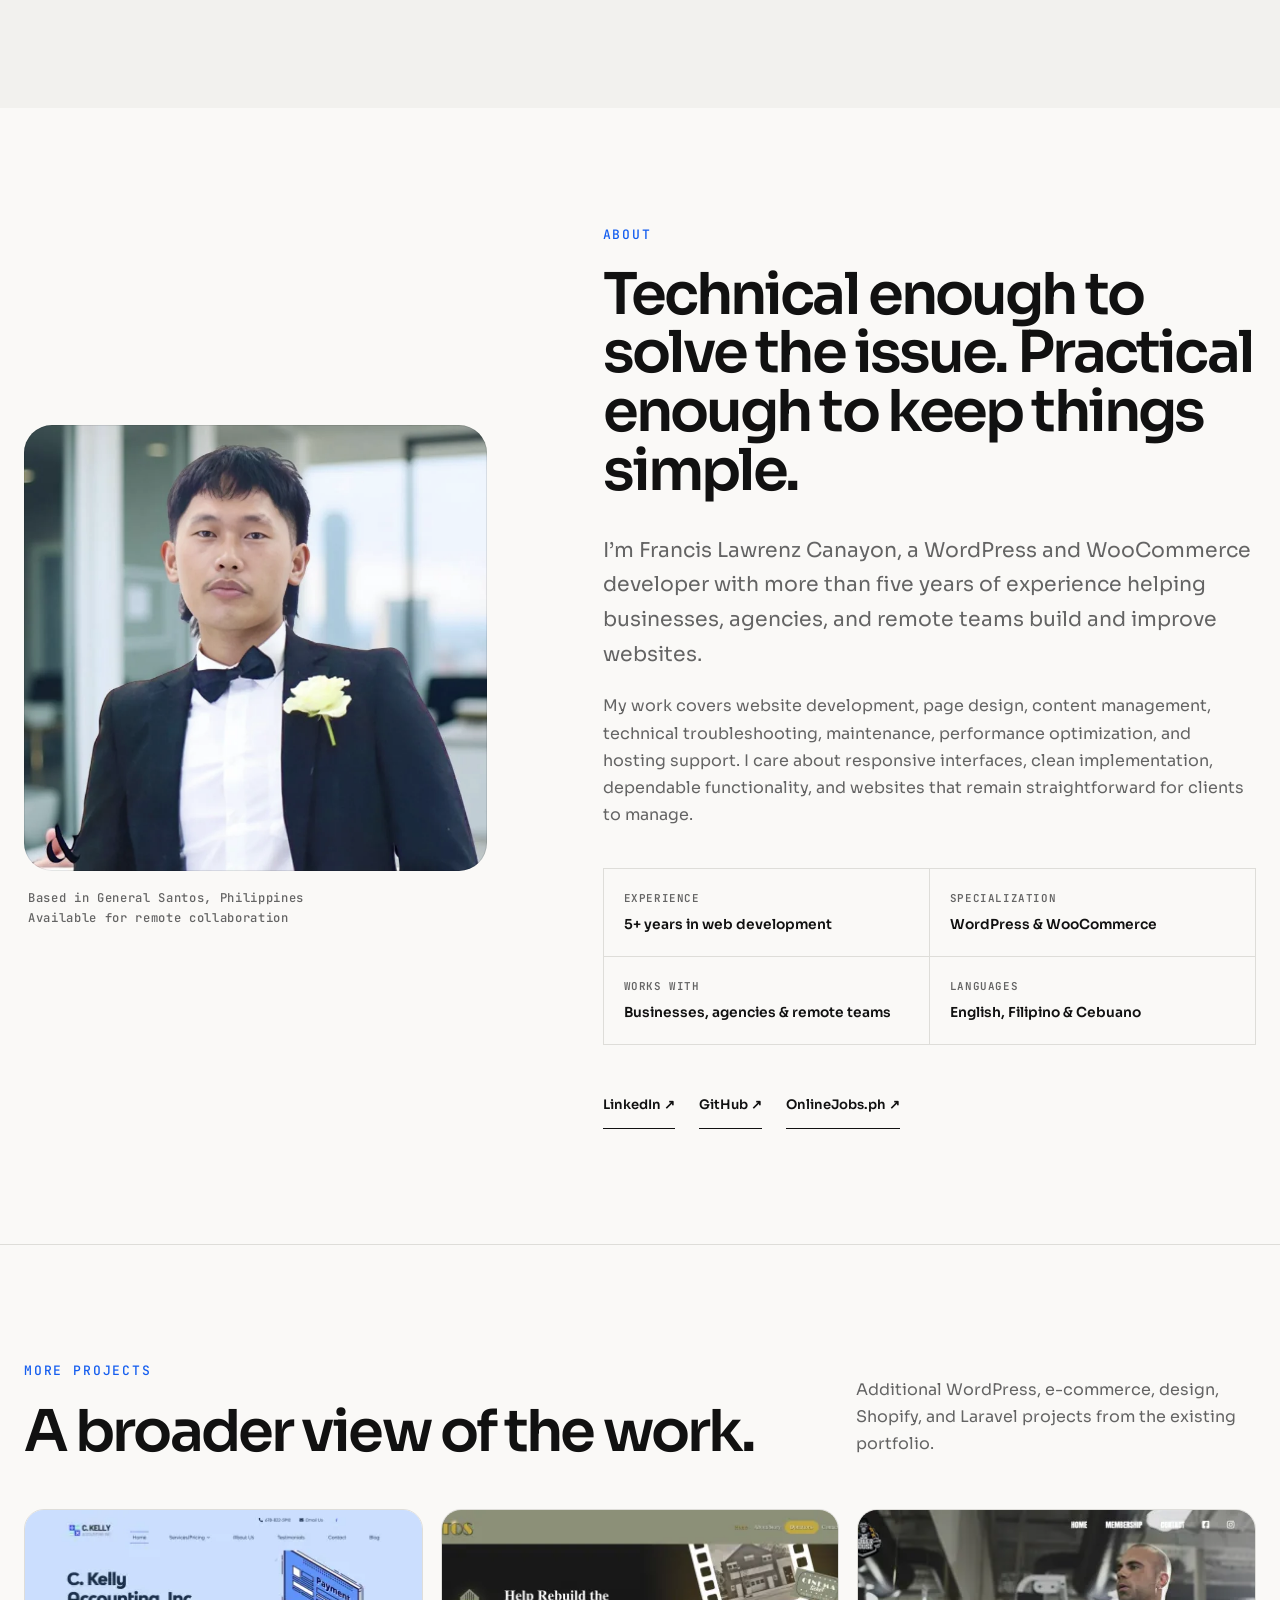
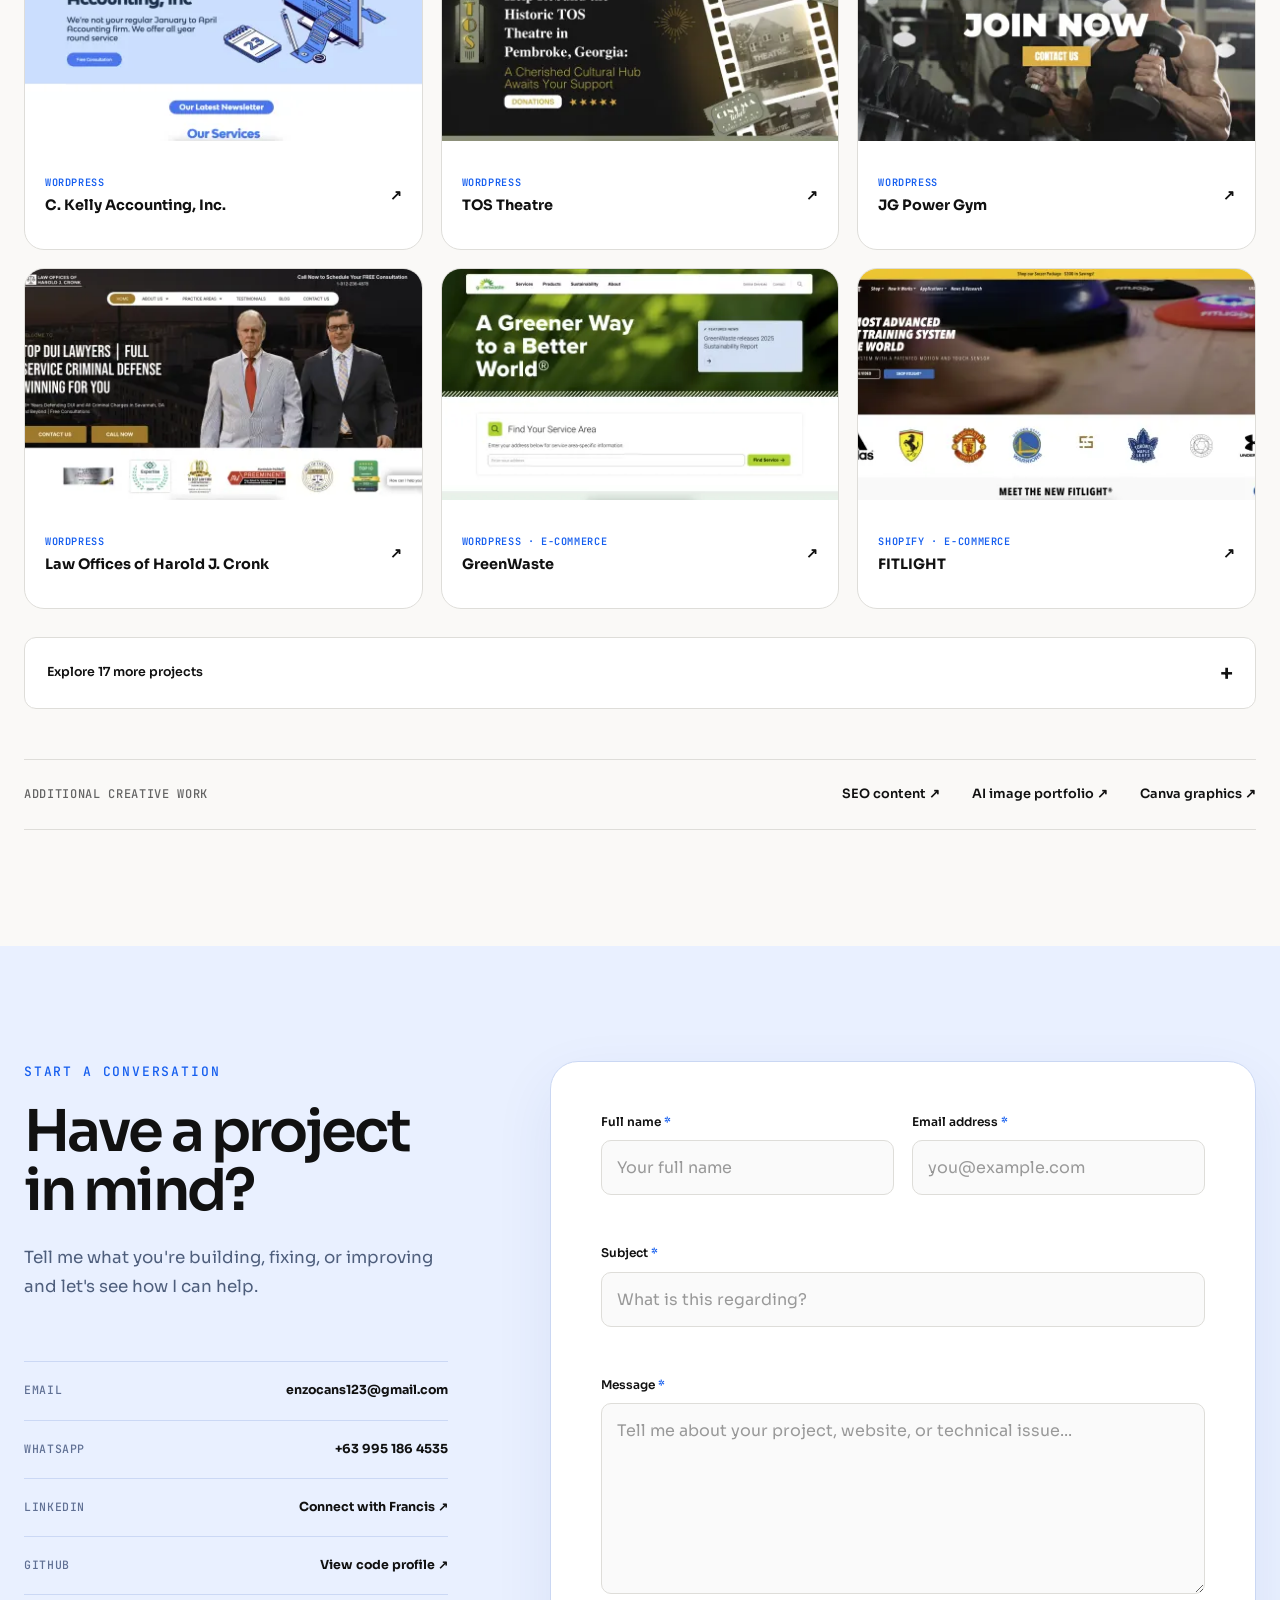
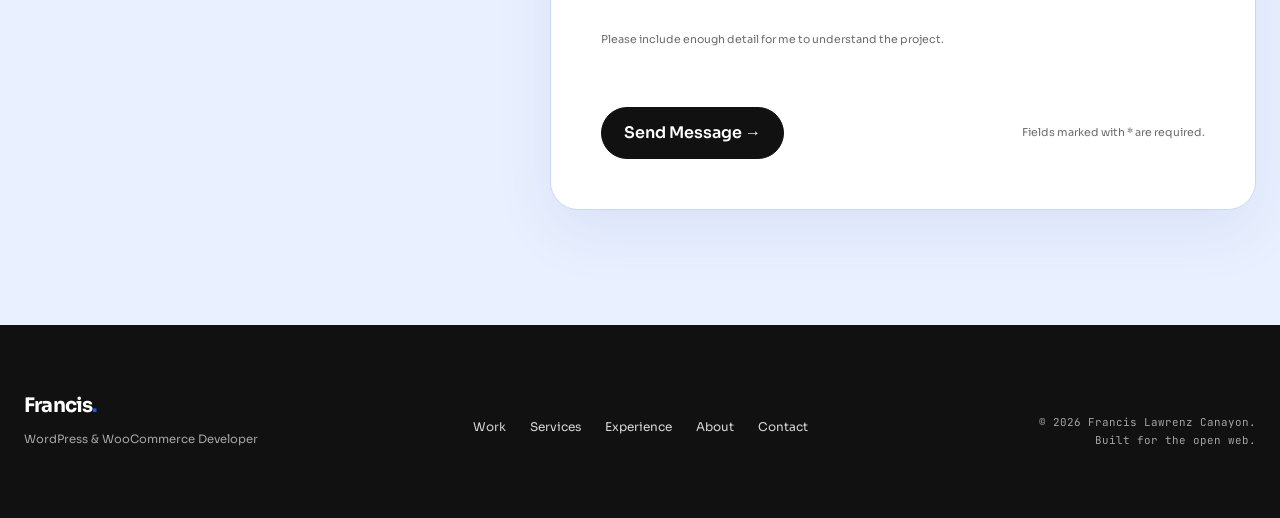
==== commit c9c23780: "Add 3d animation" ====
--- a/index.html
+++ b/index.html
@@ -113,6 +113,7 @@
           <div class="scene-tile tile-wordpress"><strong>W</strong><span>WordPress</span></div>
           <div class="scene-tile tile-commerce"><strong>WC</strong><span>Commerce</span></div>
           <div class="scene-tile tile-code"><strong>&lt;/&gt;</strong><span>Custom code</span></div>
+          <div class="scene-tile tile-performance"><strong>98</strong><span>Performance</span></div>
           <div class="scene-cursor">↗</div>
         </div>
       </div>
--- a/assets/css/main.css
+++ b/assets/css/main.css
@@ -319,9 +319,12 @@
 .hero-proof { margin: 28px 0 0; color: #6d6d6d; font-size: 0.82rem; }
 .hero-proof span { padding-inline: 6px; color: #6d6d6d; }
 
-.hero-visual { position: relative; width: 100%; min-height: 570px; perspective: 1100px; isolation: isolate; }
-.hero-canvas { position: absolute; z-index: -1; inset: 0; width: 100%; height: 100%; opacity: 0.8; pointer-events: none; }
+.hero-copy { animation: hero-copy-enter 580ms cubic-bezier(.2,.7,.2,1) both; }
+.hero-visual { position: relative; width: 100%; min-height: 570px; perspective: 1100px; isolation: isolate; animation: hero-visual-enter 720ms 90ms cubic-bezier(.2,.7,.2,1) both; }
+.hero-canvas { position: absolute; z-index: 2; inset: 0; width: 100%; height: 100%; opacity: 0; pointer-events: none; transform: translateY(18px) scale(0.965); transform-origin: center; transition: opacity 520ms ease, transform 680ms cubic-bezier(.2,.7,.2,1); }
 .hero-visual::before { position: absolute; z-index: -2; top: 9%; left: 12%; width: 76%; aspect-ratio: 1; border-radius: 50%; content: ""; background: radial-gradient(circle, rgba(21, 94, 239, 0.13), rgba(21, 94, 239, 0) 68%); filter: blur(2px); }
+@keyframes hero-copy-enter { from { opacity: 0; translate: 0 16px; } to { opacity: 1; translate: 0 0; } }
+@keyframes hero-visual-enter { from { opacity: 0; translate: 0 24px; } to { opacity: 1; translate: 0 0; } }
 .browser-card {
   position: absolute;
   z-index: 3;
@@ -335,7 +338,7 @@
   box-shadow: 0 32px 80px rgba(17, 17, 17, 0.16);
   transform: rotateX(2deg) rotateY(-5deg) rotateZ(-1deg);
   transform-style: preserve-3d;
-  transition: transform 150ms linear;
+  transition: transform 150ms linear, opacity 320ms ease, visibility 320ms ease;
   animation: scene-float 8s ease-in-out infinite;
 }
 @keyframes scene-float { 0%, 100% { translate: 0 0; } 50% { translate: 0 -5px; } }
@@ -358,7 +361,7 @@
 .preview-grid span:nth-child(2) { background: var(--accent-soft); border-color: #c8d8ff; }
 .preview-chart { position: relative; height: 42px; margin-top: 18px; overflow: hidden; border-radius: 8px; background: #f1f1f1; }
 .preview-chart span { position: absolute; right: 0; bottom: -20px; left: -10%; height: 58px; border-top: 2px solid var(--accent); border-radius: 50%; transform: rotate(-5deg); }
-.scene-tile { position: absolute; z-index: 5; display: grid; min-width: 132px; padding: 14px 16px; border: 1px solid rgba(17, 17, 17, 0.11); border-radius: 15px; grid-template-columns: 37px auto; align-items: center; gap: 11px; color: #444; background: rgba(255, 255, 255, 0.92); box-shadow: 0 14px 35px rgba(17, 17, 17, 0.11); backdrop-filter: blur(8px); }
+.scene-tile { position: absolute; z-index: 5; display: grid; min-width: 132px; padding: 14px 16px; border: 1px solid rgba(17, 17, 17, 0.11); border-radius: 15px; grid-template-columns: 37px auto; align-items: center; gap: 11px; color: #444; background: rgba(255, 255, 255, 0.92); box-shadow: 0 14px 35px rgba(17, 17, 17, 0.11); backdrop-filter: blur(8px); transition: opacity 280ms ease, visibility 280ms ease; }
 .scene-tile strong { display: grid; width: 37px; height: 37px; border-radius: 9px; place-items: center; color: #fff; background: var(--accent); font-size: 0.78rem; font-weight: 600; }
 .scene-tile span { font-size: 0.72rem; font-weight: 600; }
 .tile-wordpress { top: 42px; left: 2%; transform: rotate(-4deg); }
@@ -366,10 +369,17 @@
 .tile-commerce strong { color: var(--ink); background: #e8e8e8; }
 .tile-code { right: 3%; bottom: 28px; transform: rotate(-3deg); }
 .tile-code strong { color: var(--accent); background: var(--accent-soft); }
-.scene-cursor { position: absolute; z-index: 6; bottom: 86px; left: 11%; display: grid; width: 44px; height: 44px; border-radius: 50%; place-items: center; color: #fff; background: var(--accent); box-shadow: 0 12px 28px rgba(21, 94, 239, 0.3); font-weight: 700; }
-.scene-orbit { position: absolute; z-index: -1; border: 1px solid rgba(21, 94, 239, 0.16); border-radius: 50%; pointer-events: none; }
+.tile-performance { bottom: 22px; left: 0; transform: rotate(3deg); }
+.tile-performance strong { background: var(--accent); }
+.scene-cursor { position: absolute; z-index: 6; bottom: 112px; left: 7%; display: grid; width: 44px; height: 44px; border-radius: 50%; place-items: center; color: #fff; background: var(--accent); box-shadow: 0 12px 28px rgba(21, 94, 239, 0.3); font-weight: 700; transition: opacity 260ms ease, visibility 260ms ease; }
+.scene-orbit { position: absolute; z-index: 0; border: 1px solid rgba(21, 94, 239, 0.16); border-radius: 50%; pointer-events: none; transition: opacity 320ms ease; }
 .scene-orbit-one { inset: 40px 12px 30px 20px; transform: rotate(10deg); }
 .scene-orbit-two { inset: 92px 74px 83px 50px; transform: rotate(-18deg); }
+.hero-visual.is-webgl .hero-canvas { opacity: 1; transform: none; }
+.hero-visual.is-webgl .browser-card,
+.hero-visual.is-webgl .scene-tile,
+.hero-visual.is-webgl .scene-cursor { visibility: hidden; opacity: 0; }
+.hero-visual.is-webgl .scene-orbit { opacity: 0; }
 .hero-visual.is-static .hero-canvas { display: none; }
 
 /* Credibility */
@@ -683,7 +693,8 @@
   .scene-tile strong { width: 30px; height: 30px; }
   .tile-wordpress { top: 26px; }
   .tile-commerce { top: 42px; }
-  .tile-code { right: 2%; bottom: 14px; }
+  .tile-code { display: none; }
+  .tile-performance { bottom: 12px; left: 2%; }
   .scene-cursor { bottom: 48px; left: 4%; }
   .scene-orbit-two { display: none; }
   .credibility-grid { grid-template-columns: 1fr; }
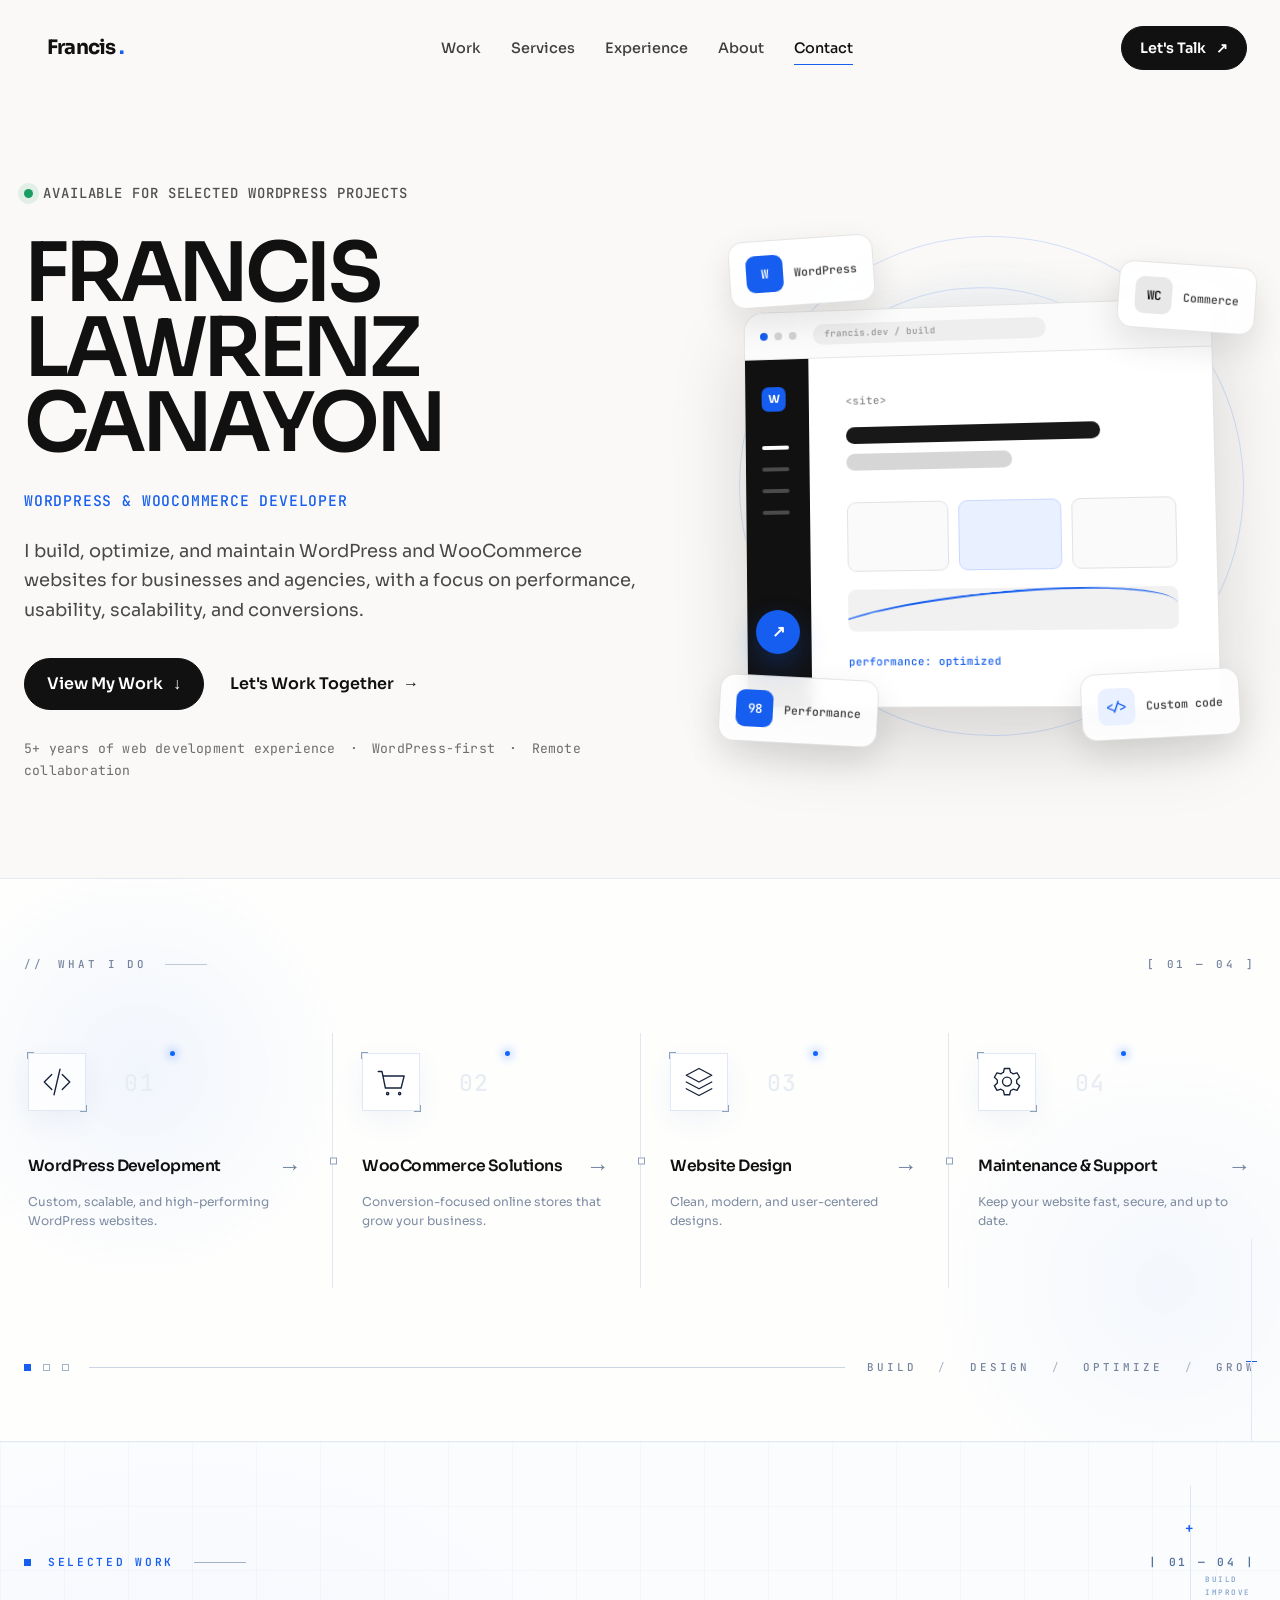
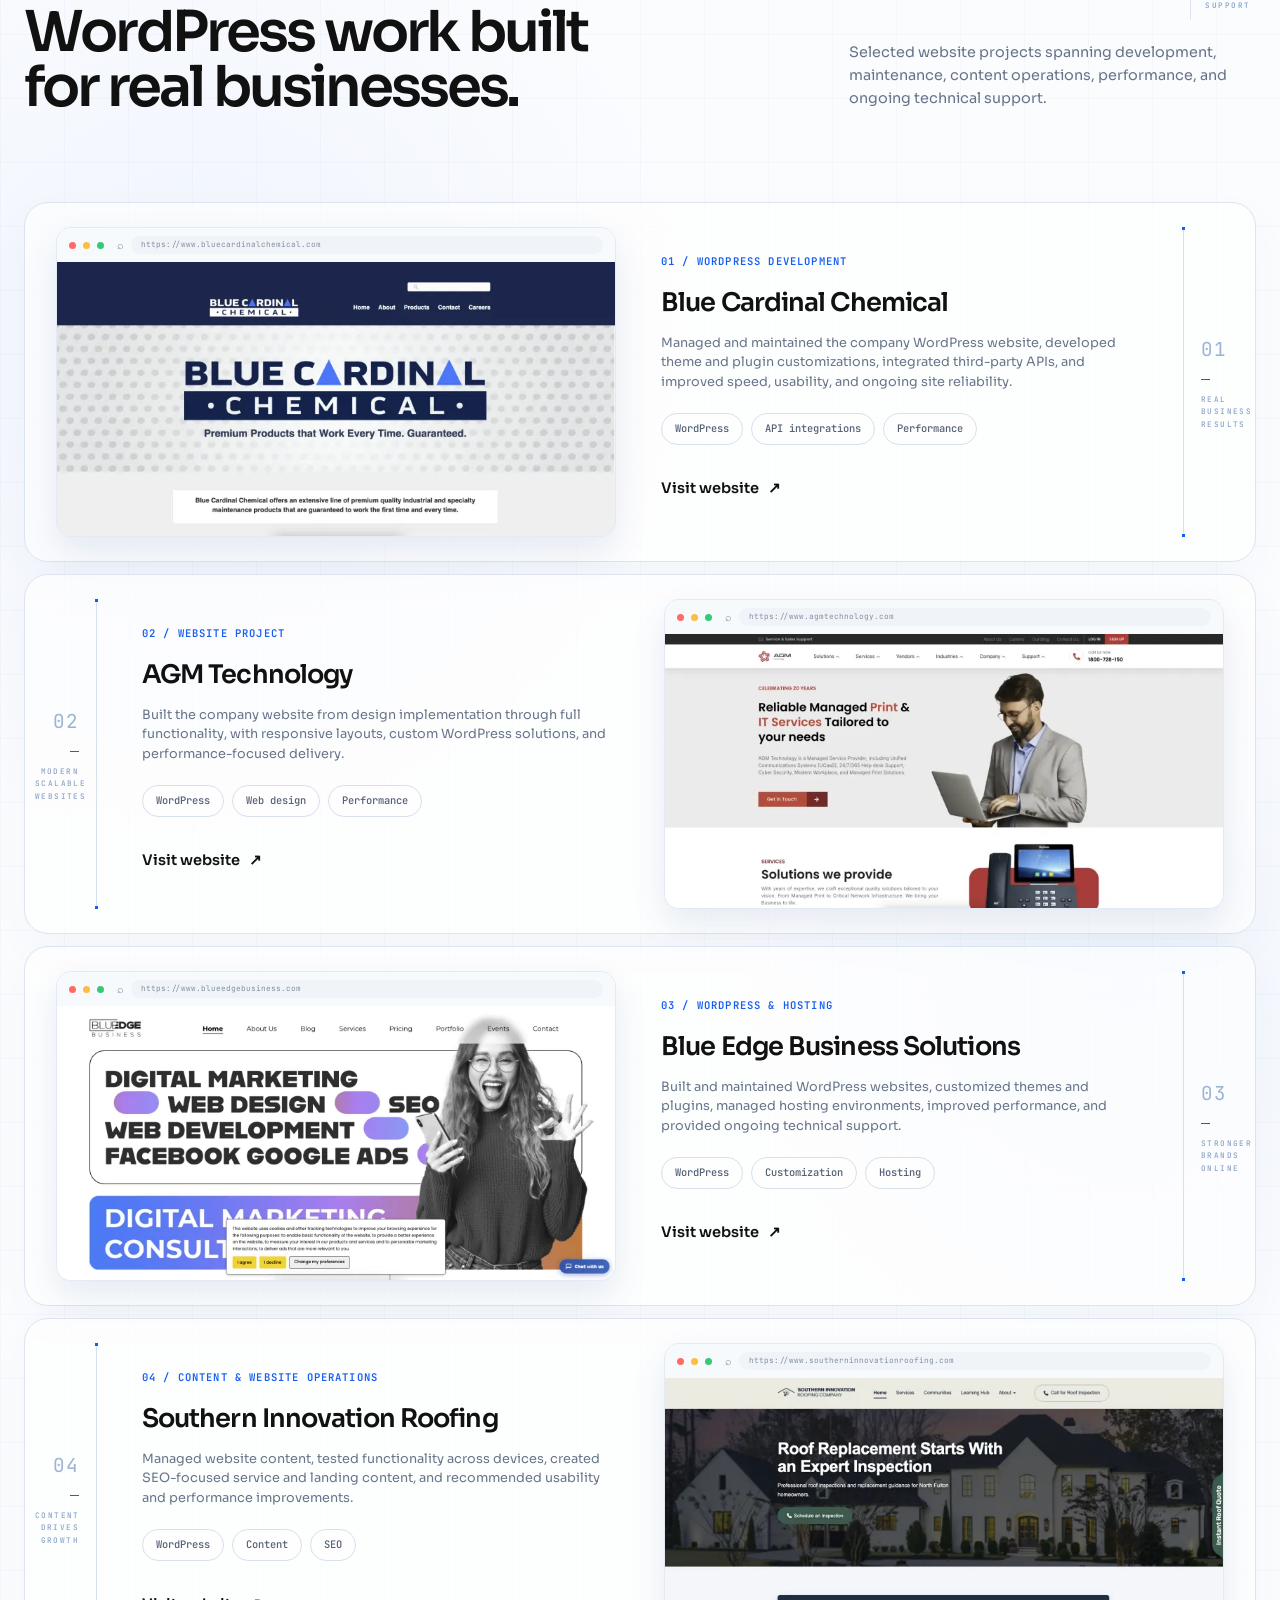
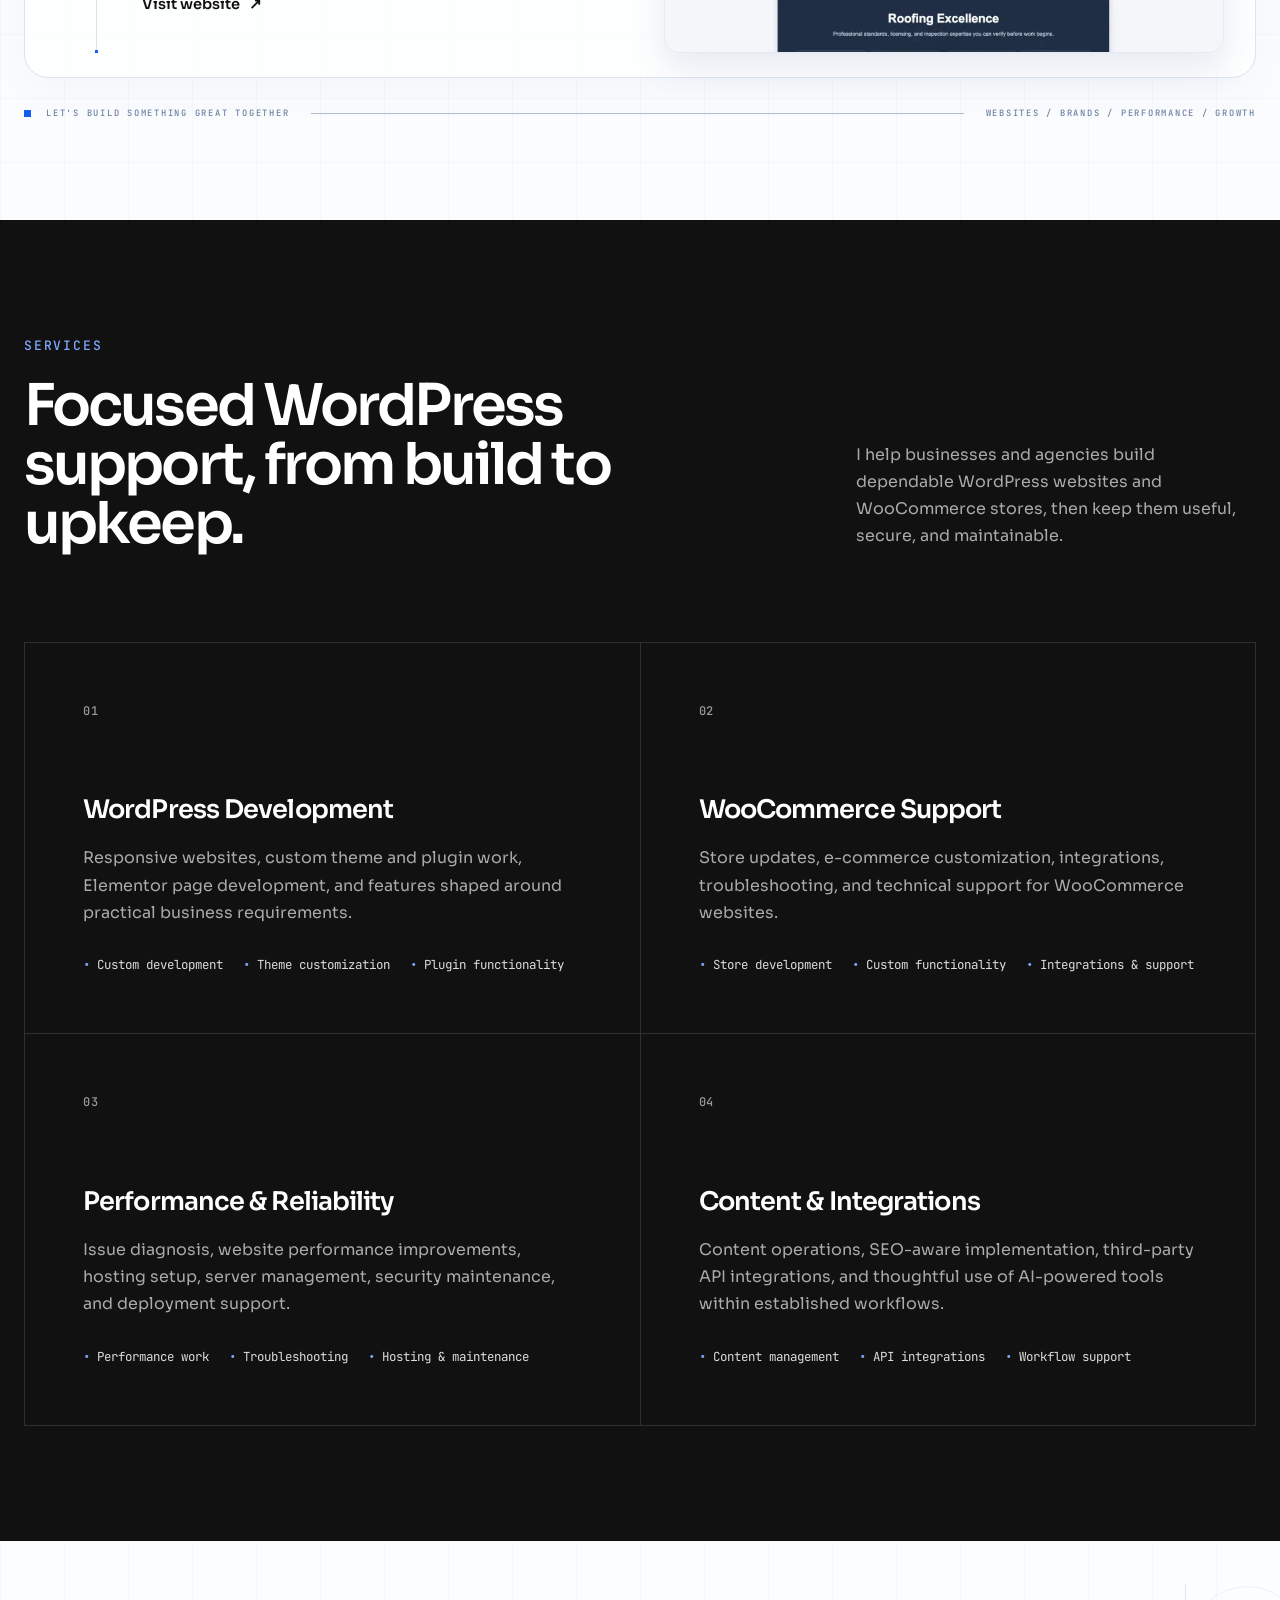
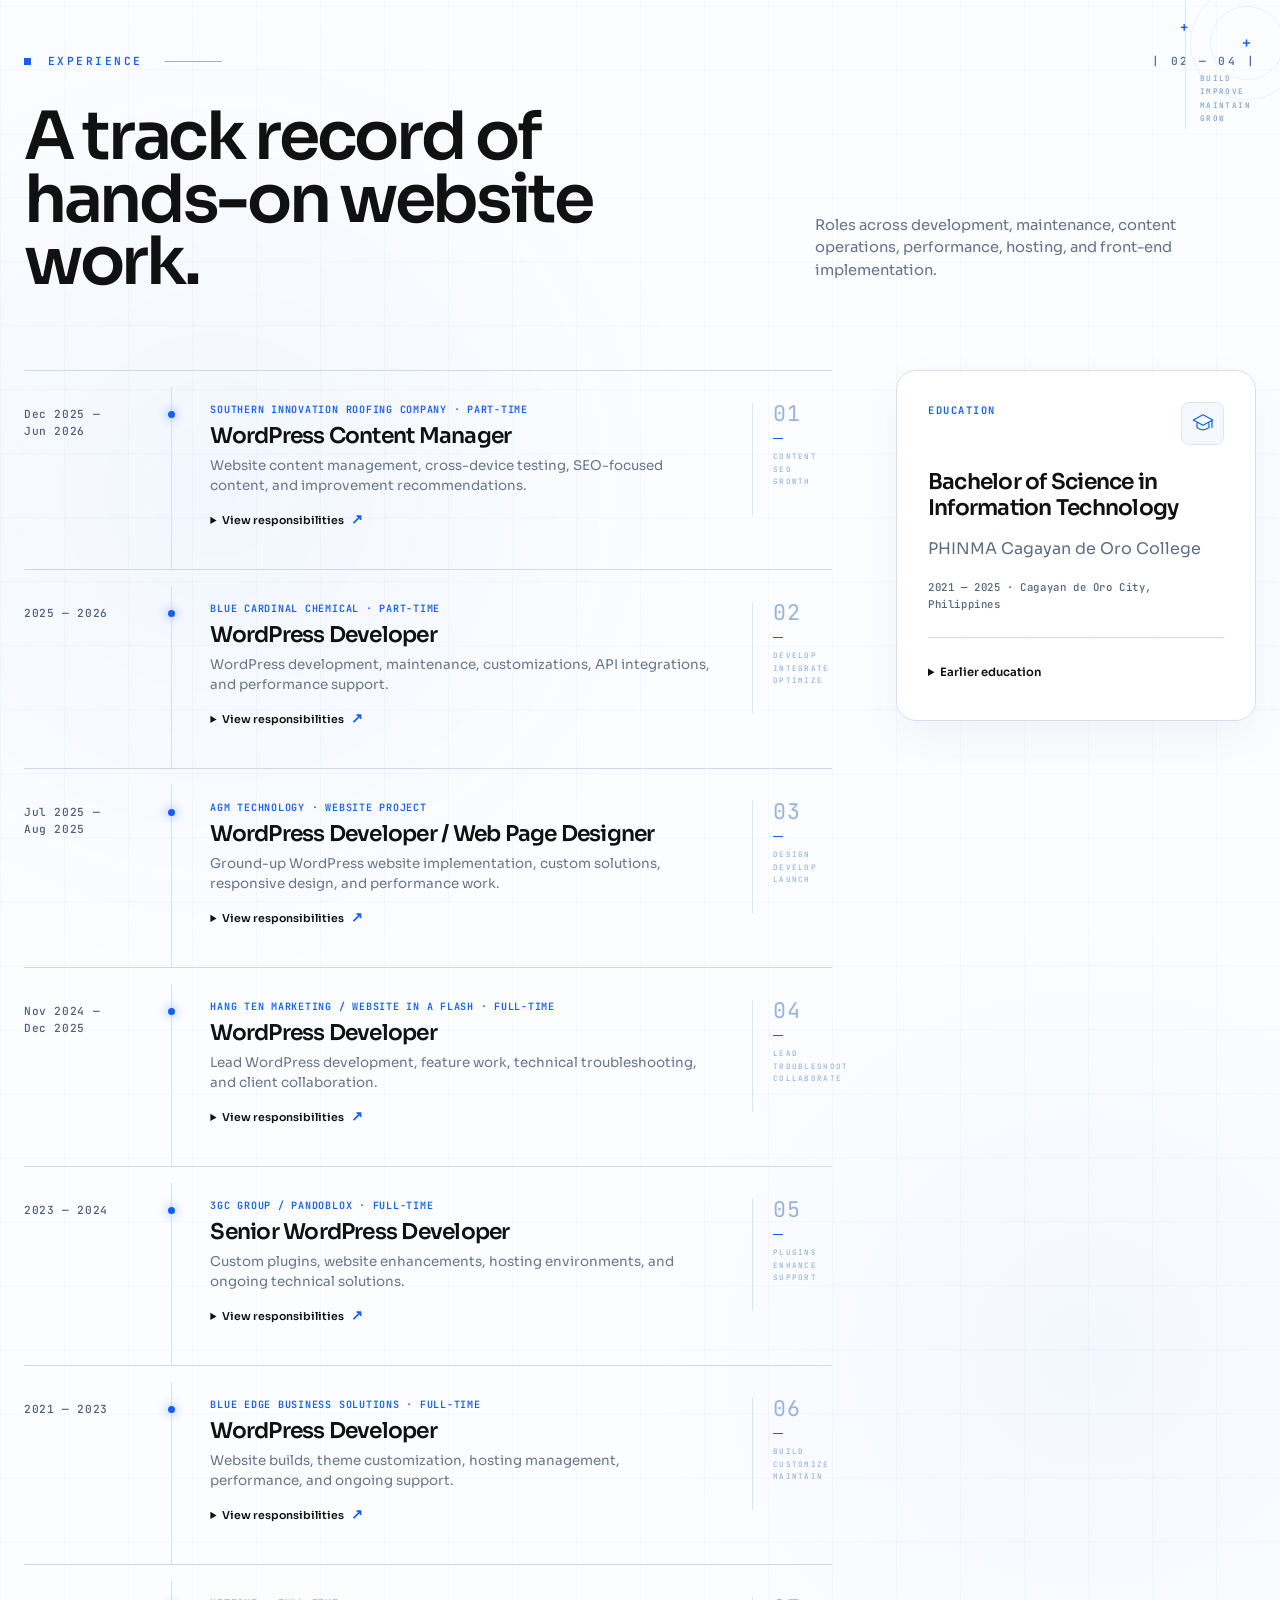
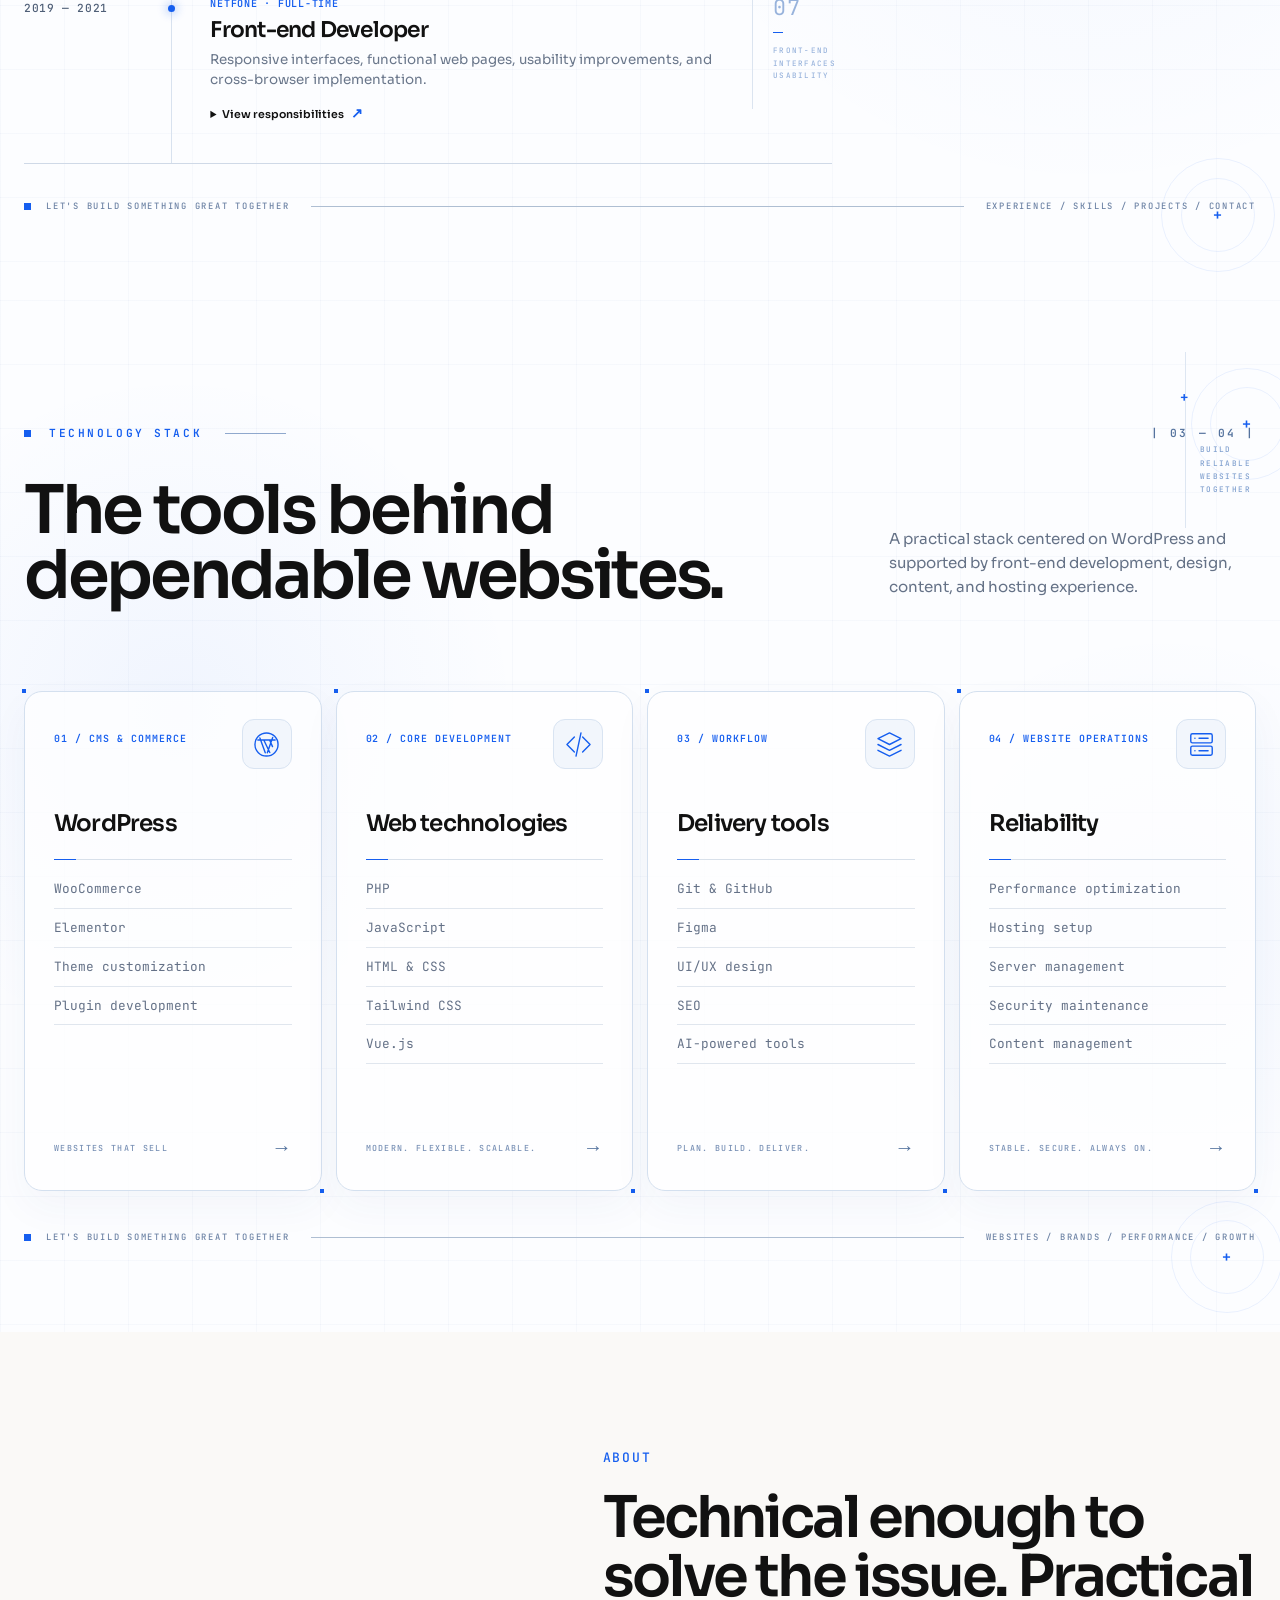
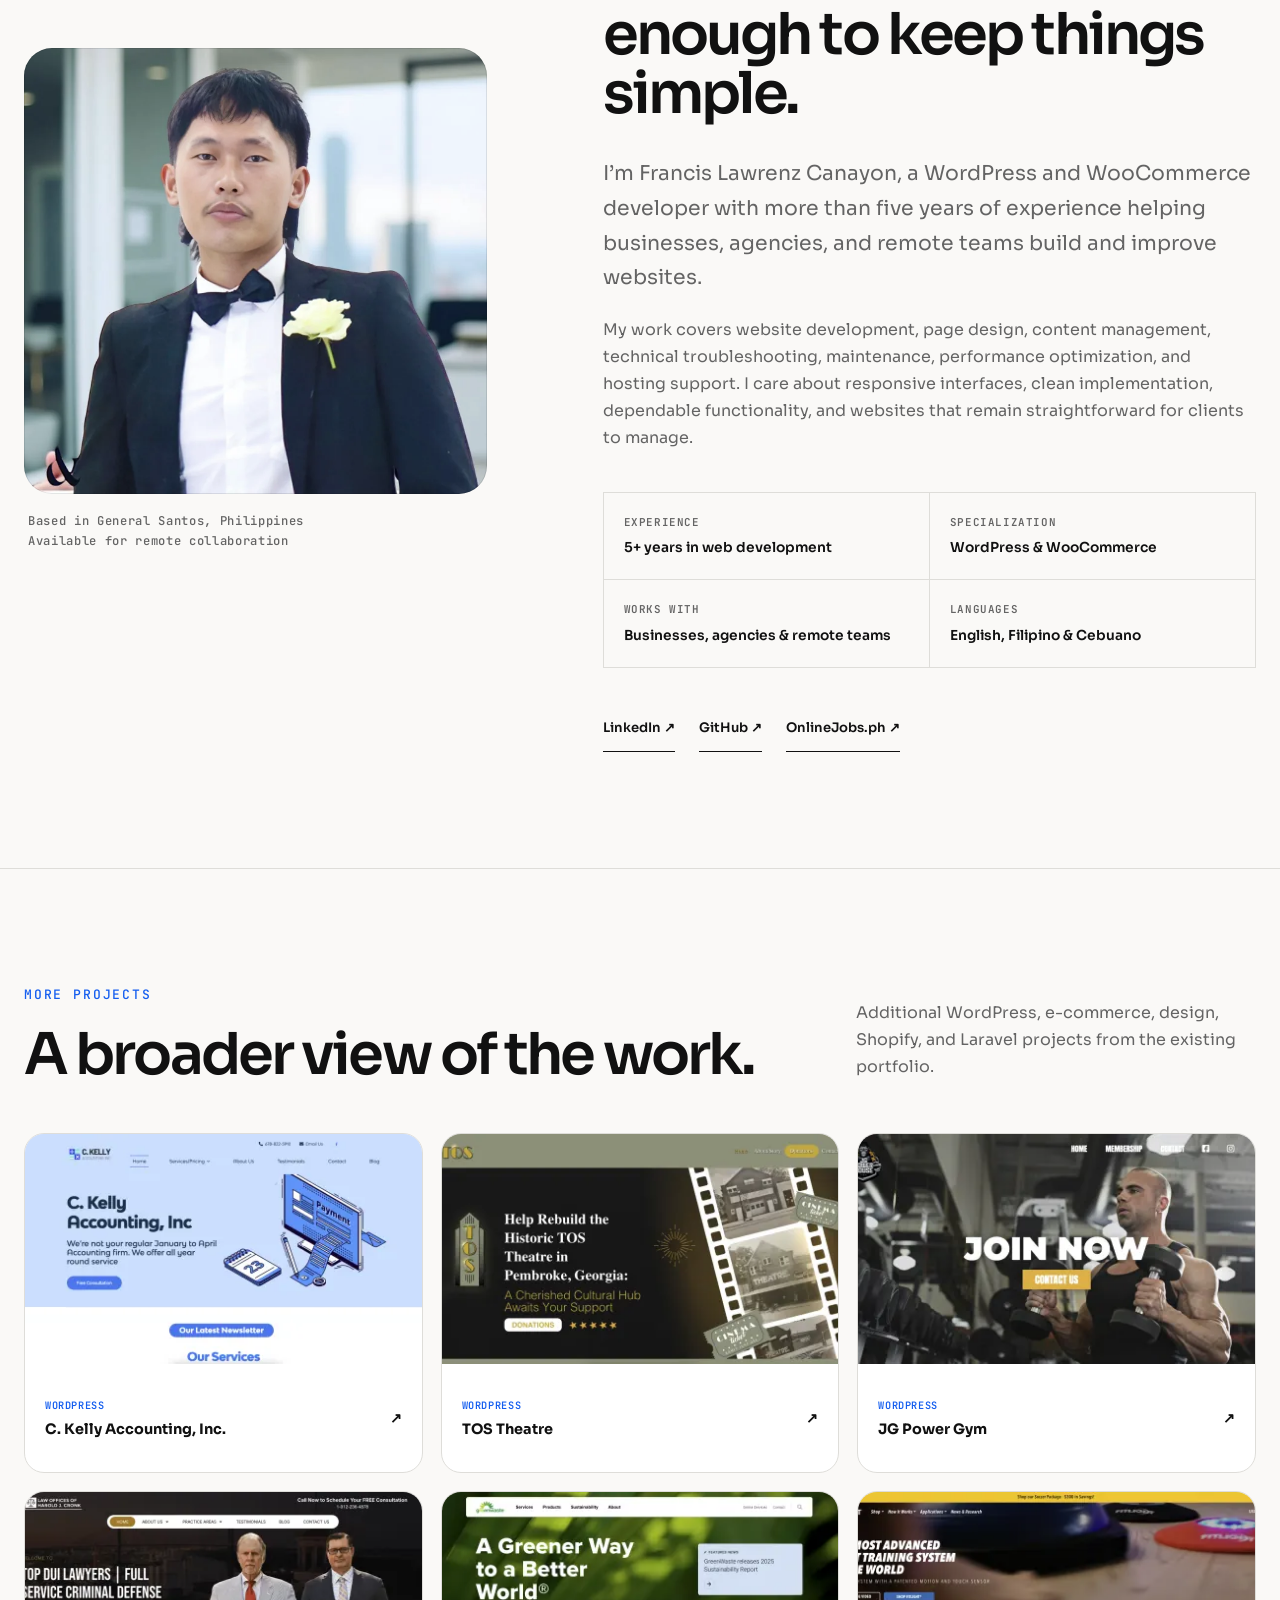
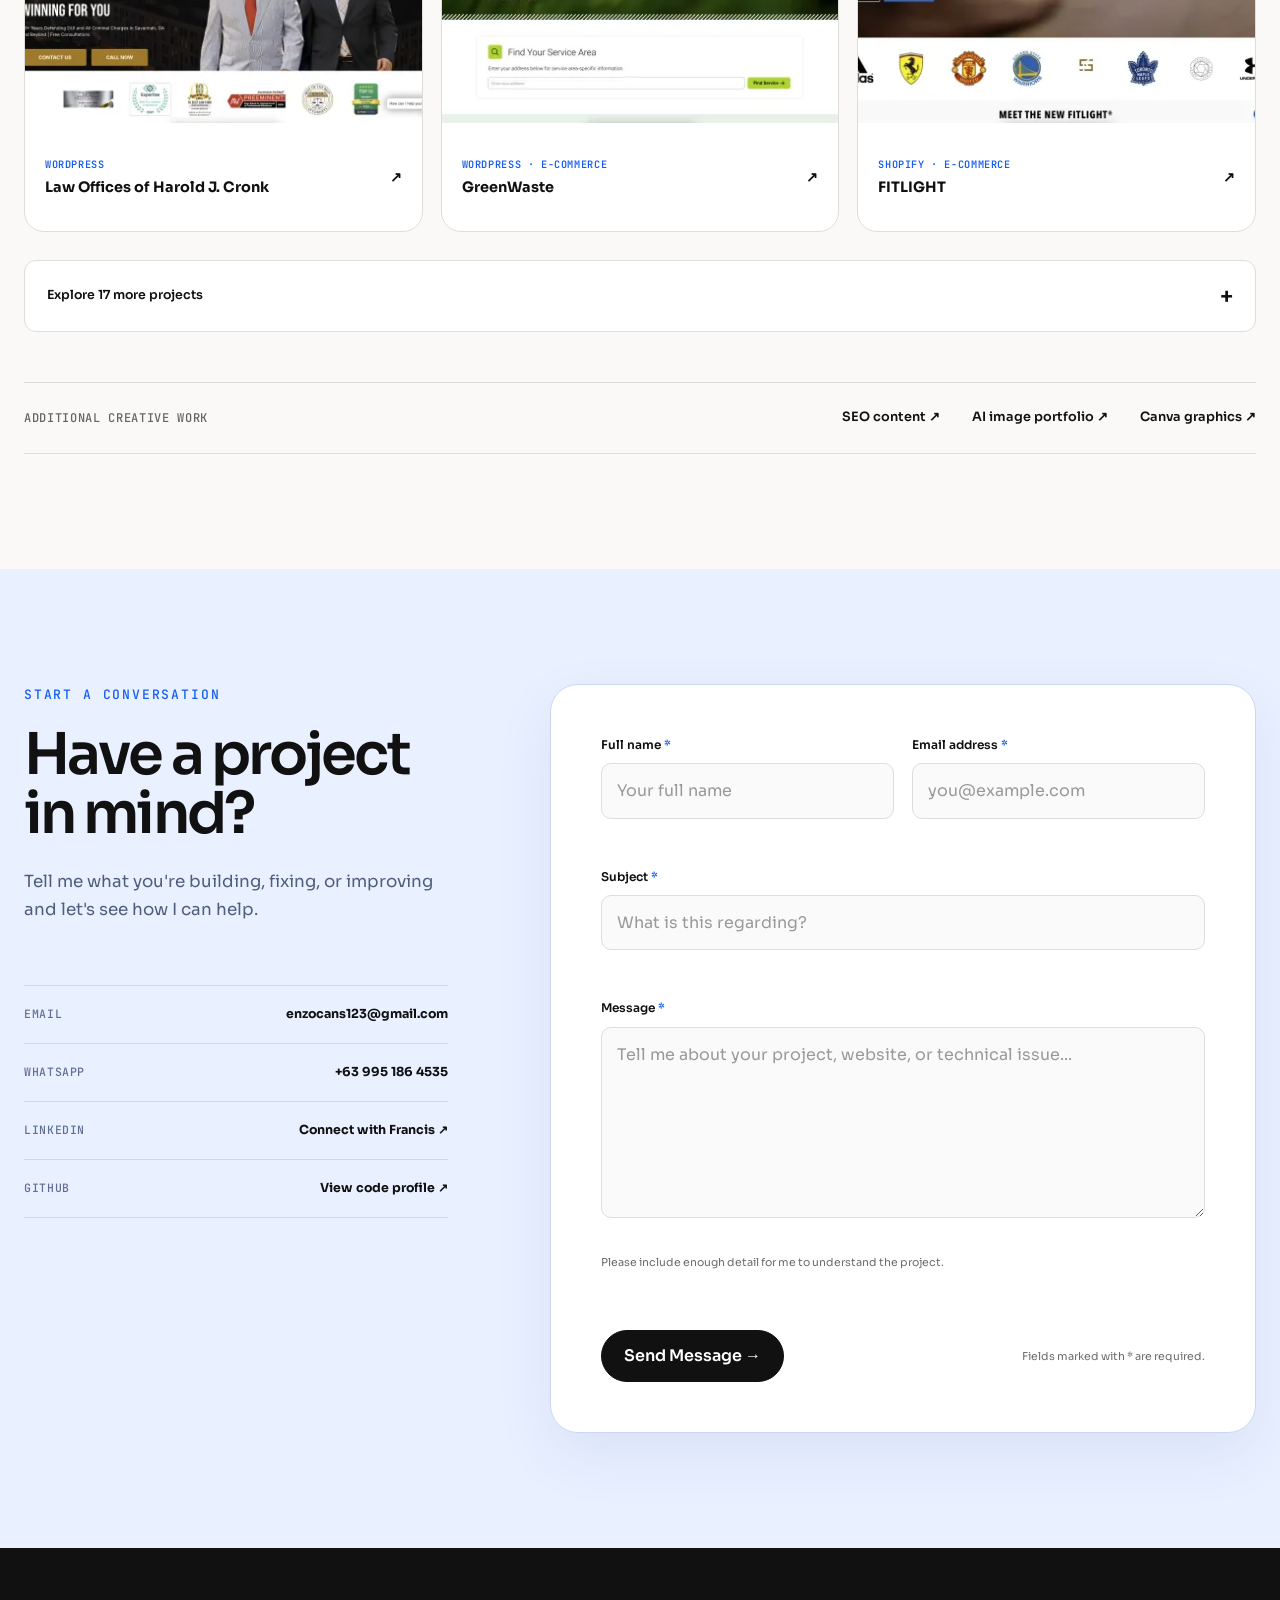
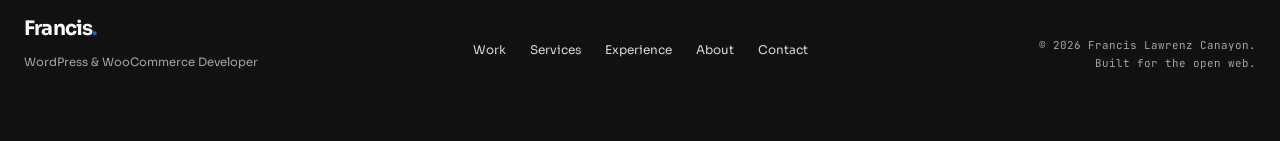
==== commit 980b35cb: "Improve website layout" ====
--- a/index.html
+++ b/index.html
@@ -82,7 +82,7 @@
 
   <header class="site-header" data-site-header>
     <div class="container nav-shell">
-      <a class="brand" href="#hero" aria-label="Francis Lawrenz Canayon — home">Francis Portfolio<span>.</span></a>
+      <a class="brand" href="#hero" aria-label="Francis Lawrenz Canayon — home">Francis       <span>.</span></a>
       <button class="nav-toggle" type="button" aria-expanded="false" aria-controls="primary-navigation" aria-label="Open navigation" data-nav-toggle><span></span><span></span></button>
       <nav class="primary-nav" id="primary-navigation" aria-label="Primary navigation" data-nav>
         <a href="#portfolio">Work</a><a href="#services">Services</a><a href="#resume">Experience</a><a href="#about">About</a><a href="#contact">Contact</a>
@@ -119,37 +119,119 @@
       </div>
     </section>
 
-    <section class="credibility" aria-label="Professional highlights">
-      <div class="container credibility-grid">
-        <div><span>01</span><strong>WordPress specialist</strong><small>Development &amp; customization</small></div>
-        <div><span>02</span><strong>WooCommerce support</strong><small>Stores &amp; custom functionality</small></div>
-        <div><span>03</span><strong>Performance minded</strong><small>Usability &amp; reliability</small></div>
-        <div><span>04</span><strong>Remote ready</strong><small>Businesses &amp; agency teams</small></div>
-      </div>
+    <section class="credibility" aria-labelledby="credibility-title">
+      <div class="container credibility-shell">
+        <div class="credibility-header">
+          <p class="credibility-kicker" aria-hidden="true"><span>//</span> What I do <i></i></p>
+          <p class="credibility-range" aria-hidden="true">[ 01 — 04 ]</p>
+          <h2 class="visually-hidden" id="credibility-title">What I do</h2>
+        </div>
+
+        <div class="credibility-grid">
+          <article class="credibility-card">
+            <div class="credibility-card-top">
+              <div class="credibility-icon" aria-hidden="true">
+                <svg viewBox="0 0 48 48"><path d="m17 14-10 10 10 10M31 14l10 10-10 10M28 7 20 41"/></svg>
+              </div>
+              <span class="credibility-index">01</span>
+            </div>
+            <a class="credibility-link" href="#services"><h3>WordPress Development</h3><span aria-hidden="true">→</span></a>
+            <p>Custom, scalable, and high-performing WordPress websites.</p>
+          </article>
+
+          <article class="credibility-card">
+            <div class="credibility-card-top">
+              <div class="credibility-icon" aria-hidden="true">
+                <svg viewBox="0 0 48 48"><path d="M7 10h5l4.5 22h21l4-16H14M21 39.5a1.5 1.5 0 1 1-3 0 1.5 1.5 0 0 1 3 0ZM37 39.5a1.5 1.5 0 1 1-3 0 1.5 1.5 0 0 1 3 0Z"/></svg>
+              </div>
+              <span class="credibility-index">02</span>
+            </div>
+            <a class="credibility-link" href="#services"><h3>WooCommerce Solutions</h3><span aria-hidden="true">→</span></a>
+            <p>Conversion-focused online stores that grow your business.</p>
+          </article>
+
+          <article class="credibility-card">
+            <div class="credibility-card-top">
+              <div class="credibility-icon" aria-hidden="true">
+                <svg viewBox="0 0 48 48"><path d="m24 6 17 9-17 9L7 15l17-9ZM7 24l17 9 17-9M7 33l17 9 17-9"/></svg>
+              </div>
+              <span class="credibility-index">03</span>
+            </div>
+            <a class="credibility-link" href="#services"><h3>Website Design</h3><span aria-hidden="true">→</span></a>
+            <p>Clean, modern, and user-centered designs.</p>
+          </article>
+
+          <article class="credibility-card">
+            <div class="credibility-card-top">
+              <div class="credibility-icon" aria-hidden="true">
+                <svg viewBox="0 0 48 48"><path d="M20.5 6h7l1.3 5.3a14.5 14.5 0 0 1 3.3 1.9l5.2-1.5 3.5 6-4 3.8a14.8 14.8 0 0 1 0 3.8l4 3.8-3.5 6-5.2-1.5a14.5 14.5 0 0 1-3.3 1.9l-1.3 5.5h-7l-1.3-5.5a14.5 14.5 0 0 1-3.3-1.9l-5.2 1.5-3.5-6 4-3.8a14.8 14.8 0 0 1 0-3.8l-4-3.8 3.5-6 5.2 1.5a14.5 14.5 0 0 1 3.3-1.9L20.5 6Z"/><circle cx="24" cy="23.4" r="6"/></svg>
+              </div>
+              <span class="credibility-index">04</span>
+            </div>
+            <a class="credibility-link" href="#services"><h3>Maintenance &amp; Support</h3><span aria-hidden="true">→</span></a>
+            <p>Keep your website fast, secure, and up to date.</p>
+          </article>
+        </div>
+
+        <div class="credibility-footer" aria-hidden="true">
+          <div class="credibility-pagination"><i></i><i></i><i></i></div>
+          <span class="credibility-rule"></span>
+          <p>Build <b>/</b> Design <b>/</b> Optimize <b>/</b> Grow</p>
+        </div>
+      </div>
+      <span class="credibility-cross" aria-hidden="true"></span>
     </section>
 
     <section class="section featured-work" id="portfolio" aria-labelledby="work-title">
-      <div class="container">
-        <div class="section-heading" data-reveal><div><p class="eyebrow">Selected work</p><h2 id="work-title">WordPress work built for real businesses.</h2></div><p>Selected website projects spanning development, maintenance, content operations, performance, and ongoing technical support.</p></div>
+      <div class="container featured-shell">
+        <div class="featured-heading" data-reveal>
+          <p class="featured-kicker"><i aria-hidden="true"></i> Selected work <span aria-hidden="true"></span></p>
+          <p class="featured-range" aria-hidden="true">| 01 — 04 |</p>
+          <h2 id="work-title">WordPress work built<br>for real businesses.</h2>
+          <p class="featured-intro">Selected website projects spanning development, maintenance, content operations, performance, and ongoing technical support.</p>
+        </div>
+
         <div class="featured-list">
           <article class="featured-project" data-reveal>
-            <a class="featured-media" href="https://www.bluecardinalchemical.com/" target="_blank" rel="noopener noreferrer" aria-label="Visit the Blue Cardinal Chemical website"><img src="/assets/img/portfolio/product-24-1200.webp" srcset="/assets/img/portfolio/product-24-480.webp 480w, /assets/img/portfolio/product-24-800.webp 800w, /assets/img/portfolio/product-24-1200.webp 1200w" sizes="(max-width: 899px) 100vw, 58vw" width="1897" height="926" loading="lazy" decoding="async" alt="Screenshot of the Blue Cardinal Chemical WordPress website"></a>
+            <a class="featured-media" href="https://www.bluecardinalchemical.com/" target="_blank" rel="noopener noreferrer" aria-label="Visit the Blue Cardinal Chemical website">
+              <span class="project-browser-bar" aria-hidden="true"><i></i><i></i><i></i><b>⌕</b><small>https://www.bluecardinalchemical.com</small></span>
+              <img src="/assets/img/portfolio/product-24-1200.webp" srcset="/assets/img/portfolio/product-24-480.webp 480w, /assets/img/portfolio/product-24-800.webp 800w, /assets/img/portfolio/product-24-1200.webp 1200w" sizes="(max-width: 899px) 100vw, 52vw" width="1897" height="926" loading="lazy" decoding="async" alt="Screenshot of the Blue Cardinal Chemical WordPress website">
+            </a>
             <div class="featured-copy"><p class="project-number">01 / WordPress development</p><h3>Blue Cardinal Chemical</h3><p>Managed and maintained the company WordPress website, developed theme and plugin customizations, integrated third-party APIs, and improved speed, usability, and ongoing site reliability.</p><ul class="tag-list" aria-label="Project capabilities"><li>WordPress</li><li>API integrations</li><li>Performance</li></ul><a class="text-link" href="https://www.bluecardinalchemical.com/" target="_blank" rel="noopener noreferrer">Visit website <span aria-hidden="true">↗</span></a></div>
-          </article>
+            <div class="project-rail" aria-hidden="true"><span>01</span><i></i><small>Real business results</small></div>
+          </article>
+
           <article class="featured-project" data-reveal>
-            <a class="featured-media" href="https://www.agmtechnology.com.au/" target="_blank" rel="noopener noreferrer" aria-label="Visit the AGM Technology website"><img src="/assets/img/portfolio/product-25-1200.webp" srcset="/assets/img/portfolio/product-25-480.webp 480w, /assets/img/portfolio/product-25-800.webp 800w, /assets/img/portfolio/product-25-1200.webp 1200w" sizes="(max-width: 899px) 100vw, 58vw" width="1898" height="925" loading="lazy" decoding="async" alt="Screenshot of the AGM Technology WordPress website"></a>
+            <a class="featured-media" href="https://www.agmtechnology.com.au/" target="_blank" rel="noopener noreferrer" aria-label="Visit the AGM Technology website">
+              <span class="project-browser-bar" aria-hidden="true"><i></i><i></i><i></i><b>⌕</b><small>https://www.agmtechnology.com</small></span>
+              <img src="/assets/img/portfolio/product-25-1200.webp" srcset="/assets/img/portfolio/product-25-480.webp 480w, /assets/img/portfolio/product-25-800.webp 800w, /assets/img/portfolio/product-25-1200.webp 1200w" sizes="(max-width: 899px) 100vw, 52vw" width="1898" height="925" loading="lazy" decoding="async" alt="Screenshot of the AGM Technology WordPress website">
+            </a>
             <div class="featured-copy"><p class="project-number">02 / Website project</p><h3>AGM Technology</h3><p>Built the company website from design implementation through full functionality, with responsive layouts, custom WordPress solutions, and performance-focused delivery.</p><ul class="tag-list" aria-label="Project capabilities"><li>WordPress</li><li>Web design</li><li>Performance</li></ul><a class="text-link" href="https://www.agmtechnology.com.au/" target="_blank" rel="noopener noreferrer">Visit website <span aria-hidden="true">↗</span></a></div>
-          </article>
+            <div class="project-rail" aria-hidden="true"><span>02</span><i></i><small>Modern scalable websites</small></div>
+          </article>
+
           <article class="featured-project" data-reveal>
-            <a class="featured-media" href="https://blueedgebusiness.com/" target="_blank" rel="noopener noreferrer" aria-label="Visit the Blue Edge Business Solutions website"><img src="/assets/img/portfolio/product-8-1200.webp" srcset="/assets/img/portfolio/product-8-480.webp 480w, /assets/img/portfolio/product-8-800.webp 800w, /assets/img/portfolio/product-8-1200.webp 1200w" sizes="(max-width: 899px) 100vw, 58vw" width="1903" height="925" loading="lazy" decoding="async" alt="Screenshot of the Blue Edge Business Solutions WordPress website"></a>
+            <a class="featured-media" href="https://blueedgebusiness.com/" target="_blank" rel="noopener noreferrer" aria-label="Visit the Blue Edge Business Solutions website">
+              <span class="project-browser-bar" aria-hidden="true"><i></i><i></i><i></i><b>⌕</b><small>https://www.blueedgebusiness.com</small></span>
+              <img src="/assets/img/portfolio/product-8-1200.webp" srcset="/assets/img/portfolio/product-8-480.webp 480w, /assets/img/portfolio/product-8-800.webp 800w, /assets/img/portfolio/product-8-1200.webp 1200w" sizes="(max-width: 899px) 100vw, 52vw" width="1903" height="925" loading="lazy" decoding="async" alt="Screenshot of the Blue Edge Business Solutions WordPress website">
+            </a>
             <div class="featured-copy"><p class="project-number">03 / WordPress &amp; hosting</p><h3>Blue Edge Business Solutions</h3><p>Built and maintained WordPress websites, customized themes and plugins, managed hosting environments, improved performance, and provided ongoing technical support.</p><ul class="tag-list" aria-label="Project capabilities"><li>WordPress</li><li>Customization</li><li>Hosting</li></ul><a class="text-link" href="https://blueedgebusiness.com/" target="_blank" rel="noopener noreferrer">Visit website <span aria-hidden="true">↗</span></a></div>
-          </article>
+            <div class="project-rail" aria-hidden="true"><span>03</span><i></i><small>Stronger brands online</small></div>
+          </article>
+
           <article class="featured-project" data-reveal>
-            <a class="featured-media" href="https://southerninnovationroofing.com/" target="_blank" rel="noopener noreferrer" aria-label="Visit the Southern Innovation Roofing Company website"><img src="/assets/img/portfolio/product-26-1200.webp" srcset="/assets/img/portfolio/product-26-480.webp 480w, /assets/img/portfolio/product-26-800.webp 800w, /assets/img/portfolio/product-26-1200.webp 1200w" sizes="(max-width: 899px) 100vw, 58vw" width="1898" height="924" loading="lazy" decoding="async" alt="Screenshot of the Southern Innovation Roofing Company website"></a>
+            <a class="featured-media" href="https://southerninnovationroofing.com/" target="_blank" rel="noopener noreferrer" aria-label="Visit the Southern Innovation Roofing Company website">
+              <span class="project-browser-bar" aria-hidden="true"><i></i><i></i><i></i><b>⌕</b><small>https://www.southerninnovationroofing.com</small></span>
+              <img src="/assets/img/portfolio/product-26-1200.webp" srcset="/assets/img/portfolio/product-26-480.webp 480w, /assets/img/portfolio/product-26-800.webp 800w, /assets/img/portfolio/product-26-1200.webp 1200w" sizes="(max-width: 899px) 100vw, 52vw" width="1898" height="924" loading="lazy" decoding="async" alt="Screenshot of the Southern Innovation Roofing Company website">
+            </a>
             <div class="featured-copy"><p class="project-number">04 / Content &amp; website operations</p><h3>Southern Innovation Roofing</h3><p>Managed website content, tested functionality across devices, created SEO-focused service and landing content, and recommended usability and performance improvements.</p><ul class="tag-list" aria-label="Project capabilities"><li>WordPress</li><li>Content</li><li>SEO</li></ul><a class="text-link" href="https://southerninnovationroofing.com/" target="_blank" rel="noopener noreferrer">Visit website <span aria-hidden="true">↗</span></a></div>
-          </article>
-        </div>
-      </div>
+            <div class="project-rail" aria-hidden="true"><span>04</span><i></i><small>Content drives growth</small></div>
+          </article>
+        </div>
+
+        <div class="featured-footer" aria-hidden="true"><p><i></i> Let's build something great together</p><span></span><p>Websites / Brands / Performance / Growth</p></div>
+      </div>
+      <div class="featured-side-note" aria-hidden="true"><i></i><p>Build<br>Improve<br>Support</p></div>
     </section>
 
     <section class="section services" id="services" aria-labelledby="services-title">
@@ -165,33 +247,110 @@
     </section>
 
     <section class="section experience" id="resume" aria-labelledby="experience-title">
-      <div class="container">
-        <div class="section-heading" data-reveal><div><p class="eyebrow">Experience</p><h2 id="experience-title">A track record of hands-on website work.</h2></div><p>Roles across development, maintenance, content operations, performance, hosting, and front-end implementation.</p></div>
+      <div class="container experience-shell">
+        <div class="experience-heading" data-reveal>
+          <p class="experience-kicker"><i aria-hidden="true"></i> Experience <span aria-hidden="true"></span></p>
+          <p class="experience-range" aria-hidden="true">| 02 — 04 |</p>
+          <h2 id="experience-title">A track record of<br> hands-on website<br> work.</h2>
+          <p class="experience-intro">Roles across development, maintenance, content operations, performance, hosting, and front-end implementation.</p>
+        </div>
+
         <div class="experience-layout">
           <div class="timeline" data-reveal>
-            <article class="timeline-item"><div class="timeline-date">Dec 2025 — Jun 2026</div><div class="timeline-content"><p class="timeline-company">Southern Innovation Roofing Company · Part-time</p><h3>WordPress Content Manager</h3><p>Website content management, cross-device testing, SEO-focused content, and improvement recommendations.</p><details><summary>View responsibilities</summary><ul><li>Updated and maintained content across multiple client websites while ensuring accuracy and consistency.</li><li>Tested functionality, usability, and display across devices and browsers.</li><li>Wrote and optimized service pages, blog posts, and landing pages.</li><li>Recommended content, UX, and website improvements.</li><li>Collaborated with team members on performance, functionality, and engagement.</li></ul></details></div></article>
-            <article class="timeline-item"><div class="timeline-date">2025 — 2026</div><div class="timeline-content"><p class="timeline-company">Blue Cardinal Chemical · Part-time</p><h3>WordPress Developer</h3><p>WordPress development, maintenance, customizations, API integrations, and performance support.</p><details><summary>View responsibilities</summary><ul><li>Managed and maintained the WordPress website for performance, security, and functionality.</li><li>Developed and customized themes and plugins around business requirements.</li><li>Integrated third-party APIs and implemented SEO best practices.</li><li>Improved speed, user experience, and overall site performance.</li><li>Handled content updates, troubleshooting, and technical enhancements.</li></ul></details></div></article>
-            <article class="timeline-item"><div class="timeline-date">Jul 2025 — Aug 2025</div><div class="timeline-content"><p class="timeline-company">AGM Technology · Website project</p><h3>WordPress Developer / Web Page Designer</h3><p>Ground-up WordPress website implementation, custom solutions, responsive design, and performance work.</p><details><summary>View responsibilities</summary><ul><li>Led development and maintenance of the company website.</li><li>Built the website from design implementation through full functionality.</li><li>Developed custom WordPress solutions for business requirements.</li><li>Created responsive layouts and intuitive navigation.</li><li>Optimized performance, security, and scalability.</li></ul></details></div></article>
-            <article class="timeline-item"><div class="timeline-date">Nov 2024 — Dec 2025</div><div class="timeline-content"><p class="timeline-company">Hang Ten Marketing / Website In A Flash · Full-time</p><h3>WordPress Developer</h3><p>Lead WordPress development, feature work, technical troubleshooting, and client collaboration.</p><details><summary>View responsibilities</summary><ul><li>Oversaw website improvements and technical implementations as Lead WordPress Developer.</li><li>Diagnosed and resolved website issues.</li><li>Implemented features and enhancements based on client requirements.</li><li>Improved website performance, usability, and user experience.</li><li>Collaborated with clients and team members on effective website solutions.</li></ul></details></div></article>
-            <article class="timeline-item"><div class="timeline-date">2023 — 2024</div><div class="timeline-content"><p class="timeline-company">3GC Group / Pandoblox · Full-time</p><h3>Senior WordPress Developer</h3><p>Custom plugins, website enhancements, hosting environments, and ongoing technical solutions.</p><details><summary>View responsibilities</summary><ul><li>Developed custom WordPress plugins for client and business needs.</li><li>Maintained and enhanced existing WordPress websites.</li><li>Created and improved pages, features, and functionality.</li><li>Configured hosting and server environments.</li><li>Provided technical solutions and support for website operations.</li></ul></details></div></article>
-            <article class="timeline-item"><div class="timeline-date">2021 — 2023</div><div class="timeline-content"><p class="timeline-company">Blue Edge Business Solutions · Full-time</p><h3>WordPress Developer</h3><p>Website builds, theme customization, hosting management, performance, and ongoing support.</p><details><summary>View responsibilities</summary><ul><li>Built and maintained WordPress websites for functionality and reliability.</li><li>Customized themes and implemented plugin-based features.</li><li>Managed hosting servers, website security, and uptime.</li><li>Optimized speed and resolved technical issues.</li><li>Provided ongoing website and hosting support.</li></ul></details></div></article>
-            <article class="timeline-item"><div class="timeline-date">2019 — 2021</div><div class="timeline-content"><p class="timeline-company">Netfone · Full-time</p><h3>Front-end Developer</h3><p>Responsive interfaces, functional web pages, usability improvements, and cross-browser implementation.</p><details><summary>View responsibilities</summary><ul><li>Developed and maintained responsive website interfaces.</li><li>Translated concepts into functional, visually clear web pages.</li><li>Implemented features with HTML, CSS, JavaScript, and related technologies.</li><li>Improved usability, performance, and cross-browser compatibility.</li><li>Collaborated on design, functionality, and engagement improvements.</li></ul></details></div></article>
+            <article class="timeline-item">
+              <div class="timeline-date"><span>Dec 2025 —</span><span>Jun 2026</span></div>
+              <div class="timeline-content"><p class="timeline-company">Southern Innovation Roofing Company · Part-time</p><h3>WordPress Content Manager</h3><p>Website content management, cross-device testing, SEO-focused content, and improvement recommendations.</p><details><summary>View responsibilities <span aria-hidden="true">↗</span></summary><ul><li>Updated and maintained content across multiple client websites while ensuring accuracy and consistency.</li><li>Tested functionality, usability, and display across devices and browsers.</li><li>Wrote and optimized service pages, blog posts, and landing pages.</li><li>Recommended content, UX, and website improvements.</li><li>Collaborated with team members on performance, functionality, and engagement.</li></ul></details></div>
+              <div class="timeline-code" aria-hidden="true"><span>01</span><i></i><small>Content<br>SEO<br>Growth</small></div>
+            </article>
+            <article class="timeline-item">
+              <div class="timeline-date"><span>2025 — 2026</span></div>
+              <div class="timeline-content"><p class="timeline-company">Blue Cardinal Chemical · Part-time</p><h3>WordPress Developer</h3><p>WordPress development, maintenance, customizations, API integrations, and performance support.</p><details><summary>View responsibilities <span aria-hidden="true">↗</span></summary><ul><li>Managed and maintained the WordPress website for performance, security, and functionality.</li><li>Developed and customized themes and plugins around business requirements.</li><li>Integrated third-party APIs and implemented SEO best practices.</li><li>Improved speed, user experience, and overall site performance.</li><li>Handled content updates, troubleshooting, and technical enhancements.</li></ul></details></div>
+              <div class="timeline-code" aria-hidden="true"><span>02</span><i></i><small>Develop<br>Integrate<br>Optimize</small></div>
+            </article>
+            <article class="timeline-item">
+              <div class="timeline-date"><span>Jul 2025 —</span><span>Aug 2025</span></div>
+              <div class="timeline-content"><p class="timeline-company">AGM Technology · Website project</p><h3>WordPress Developer / Web Page Designer</h3><p>Ground-up WordPress website implementation, custom solutions, responsive design, and performance work.</p><details><summary>View responsibilities <span aria-hidden="true">↗</span></summary><ul><li>Led development and maintenance of the company website.</li><li>Built the website from design implementation through full functionality.</li><li>Developed custom WordPress solutions for business requirements.</li><li>Created responsive layouts and intuitive navigation.</li><li>Optimized performance, security, and scalability.</li></ul></details></div>
+              <div class="timeline-code" aria-hidden="true"><span>03</span><i></i><small>Design<br>Develop<br>Launch</small></div>
+            </article>
+            <article class="timeline-item">
+              <div class="timeline-date"><span>Nov 2024 —</span><span>Dec 2025</span></div>
+              <div class="timeline-content"><p class="timeline-company">Hang Ten Marketing / Website In A Flash · Full-time</p><h3>WordPress Developer</h3><p>Lead WordPress development, feature work, technical troubleshooting, and client collaboration.</p><details><summary>View responsibilities <span aria-hidden="true">↗</span></summary><ul><li>Oversaw website improvements and technical implementations as Lead WordPress Developer.</li><li>Diagnosed and resolved website issues.</li><li>Implemented features and enhancements based on client requirements.</li><li>Improved website performance, usability, and user experience.</li><li>Collaborated with clients and team members on effective website solutions.</li></ul></details></div>
+              <div class="timeline-code" aria-hidden="true"><span>04</span><i></i><small>Lead<br>Troubleshoot<br>Collaborate</small></div>
+            </article>
+            <article class="timeline-item">
+              <div class="timeline-date"><span>2023 — 2024</span></div>
+              <div class="timeline-content"><p class="timeline-company">3GC Group / Pandoblox · Full-time</p><h3>Senior WordPress Developer</h3><p>Custom plugins, website enhancements, hosting environments, and ongoing technical solutions.</p><details><summary>View responsibilities <span aria-hidden="true">↗</span></summary><ul><li>Developed custom WordPress plugins for client and business needs.</li><li>Maintained and enhanced existing WordPress websites.</li><li>Created and improved pages, features, and functionality.</li><li>Configured hosting and server environments.</li><li>Provided technical solutions and support for website operations.</li></ul></details></div>
+              <div class="timeline-code" aria-hidden="true"><span>05</span><i></i><small>Plugins<br>Enhance<br>Support</small></div>
+            </article>
+            <article class="timeline-item">
+              <div class="timeline-date"><span>2021 — 2023</span></div>
+              <div class="timeline-content"><p class="timeline-company">Blue Edge Business Solutions · Full-time</p><h3>WordPress Developer</h3><p>Website builds, theme customization, hosting management, performance, and ongoing support.</p><details><summary>View responsibilities <span aria-hidden="true">↗</span></summary><ul><li>Built and maintained WordPress websites for functionality and reliability.</li><li>Customized themes and implemented plugin-based features.</li><li>Managed hosting servers, website security, and uptime.</li><li>Optimized speed and resolved technical issues.</li><li>Provided ongoing website and hosting support.</li></ul></details></div>
+              <div class="timeline-code" aria-hidden="true"><span>06</span><i></i><small>Build<br>Customize<br>Maintain</small></div>
+            </article>
+            <article class="timeline-item">
+              <div class="timeline-date"><span>2019 — 2021</span></div>
+              <div class="timeline-content"><p class="timeline-company">Netfone · Full-time</p><h3>Front-end Developer</h3><p>Responsive interfaces, functional web pages, usability improvements, and cross-browser implementation.</p><details><summary>View responsibilities <span aria-hidden="true">↗</span></summary><ul><li>Developed and maintained responsive website interfaces.</li><li>Translated concepts into functional, visually clear web pages.</li><li>Implemented features with HTML, CSS, JavaScript, and related technologies.</li><li>Improved usability, performance, and cross-browser compatibility.</li><li>Collaborated on design, functionality, and engagement improvements.</li></ul></details></div>
+              <div class="timeline-code" aria-hidden="true"><span>07</span><i></i><small>Front-end<br>Interfaces<br>Usability</small></div>
+            </article>
           </div>
-          <aside class="education-card" data-reveal aria-labelledby="education-title"><p class="eyebrow">Education</p><h3 id="education-title">Bachelor of Science in Information Technology</h3><p>PHINMA Cagayan de Oro College</p><p class="education-meta">2021 — 2025 · Cagayan de Oro City, Philippines</p><details><summary>Earlier education</summary><div class="earlier-education"><p><strong>Junior High School</strong><br>2019 — 2021 · Iligan City East National High School</p><p><strong>Junior High School</strong><br>2015 — 2019 · Iligan City East National High School</p><p><strong>Elementary School</strong><br>2009 — 2015 · Acmac Elementary School</p></div></details></aside>
-        </div>
-      </div>
+
+          <aside class="education-card" data-reveal aria-labelledby="education-title">
+            <div class="education-card-header"><p>Education</p><span aria-hidden="true"><svg viewBox="0 0 32 32"><path d="m3 12 13-7 13 7-13 7-13-7Zm5 3.5V22c4.8 3.7 11.2 3.7 16 0v-6.5M28 13v9"/></svg></span></div>
+            <h3 id="education-title">Bachelor of Science in Information Technology</h3>
+            <p>PHINMA Cagayan de Oro College</p>
+            <p class="education-meta">2021 — 2025 · Cagayan de Oro City, Philippines</p>
+            <details><summary>Earlier education</summary><div class="earlier-education"><p><strong>Junior High School</strong><br>2019 — 2021 · Iligan City East National High School</p><p><strong>Junior High School</strong><br>2015 — 2019 · Iligan City East National High School</p><p><strong>Elementary School</strong><br>2009 — 2015 · Acmac Elementary School</p></div></details>
+          </aside>
+        </div>
+
+        <div class="experience-footer" aria-hidden="true"><p><i></i> Let's build something great together</p><span></span><p>Experience / Skills / Projects / Contact</p></div>
+      </div>
+      <div class="experience-side-note" aria-hidden="true"><i></i><p>Build<br>Improve<br>Maintain<br>Grow</p></div>
+      <div class="experience-orbit experience-orbit-top" aria-hidden="true"></div>
+      <div class="experience-orbit experience-orbit-bottom" aria-hidden="true"></div>
     </section>
 
     <section class="section stack" id="skills" aria-labelledby="stack-title">
-      <div class="container">
-        <div class="section-heading" data-reveal><div><p class="eyebrow">Technology stack</p><h2 id="stack-title">The tools behind dependable websites.</h2></div><p>A practical stack centered on WordPress and supported by front-end development, design, content, and hosting experience.</p></div>
+      <div class="container stack-shell">
+        <div class="stack-heading" data-reveal>
+          <p class="stack-kicker"><i aria-hidden="true"></i> Technology stack <span aria-hidden="true"></span></p>
+          <p class="stack-range" aria-hidden="true">| 03 — 04 |</p>
+          <h2 id="stack-title">The tools behind<br> dependable websites.</h2>
+          <p class="stack-intro">A practical stack centered on WordPress and supported by front-end development, design, content, and hosting experience.</p>
+        </div>
+
         <div class="stack-grid">
-          <article class="stack-group" data-reveal><p>01 / CMS &amp; commerce</p><h3>WordPress</h3><ul><li>WooCommerce</li><li>Elementor</li><li>Theme customization</li><li>Plugin development</li></ul></article>
-          <article class="stack-group" data-reveal><p>02 / Core development</p><h3>Web technologies</h3><ul><li>PHP</li><li>JavaScript</li><li>HTML &amp; CSS</li><li>Tailwind CSS</li><li>Vue.js</li></ul></article>
-          <article class="stack-group" data-reveal><p>03 / Workflow</p><h3>Delivery tools</h3><ul><li>Git &amp; GitHub</li><li>Figma</li><li>UI/UX design</li><li>SEO</li><li>AI-powered tools</li></ul></article>
-          <article class="stack-group" data-reveal><p>04 / Website operations</p><h3>Reliability</h3><ul><li>Performance optimization</li><li>Hosting setup</li><li>Server management</li><li>Security maintenance</li><li>Content management</li></ul></article>
-        </div>
-      </div>
+          <article class="stack-group" data-reveal>
+            <div class="stack-card-head"><p>01 / CMS &amp; commerce</p><span aria-hidden="true"><svg viewBox="0 0 40 40"><circle cx="20" cy="20" r="14"/><path d="M9.5 14.5h21M12 12l6.5 18M27.5 11.5 21 30M17 15.2l7 14.5M24 15.2l3.3 7.4"/></svg></span></div>
+            <h3>WordPress</h3><i class="stack-card-rule" aria-hidden="true"></i>
+            <ul><li>WooCommerce</li><li>Elementor</li><li>Theme customization</li><li>Plugin development</li></ul>
+            <div class="stack-card-foot" aria-hidden="true"><p>Websites that sell</p><span>→</span></div>
+          </article>
+          <article class="stack-group" data-reveal>
+            <div class="stack-card-head"><p>02 / Core development</p><span aria-hidden="true"><svg viewBox="0 0 40 40"><path d="m15 11-9 9 9 9M25 11l9 9-9 9M23 6l-6 28"/></svg></span></div>
+            <h3>Web technologies</h3><i class="stack-card-rule" aria-hidden="true"></i>
+            <ul><li>PHP</li><li>JavaScript</li><li>HTML &amp; CSS</li><li>Tailwind CSS</li><li>Vue.js</li></ul>
+            <div class="stack-card-foot" aria-hidden="true"><p>Modern. Flexible. Scalable.</p><span>→</span></div>
+          </article>
+          <article class="stack-group" data-reveal>
+            <div class="stack-card-head"><p>03 / Workflow</p><span aria-hidden="true"><svg viewBox="0 0 40 40"><path d="m20 6 14 7-14 7-14-7 14-7ZM6 20l14 7 14-7M6 27l14 7 14-7"/></svg></span></div>
+            <h3>Delivery tools</h3><i class="stack-card-rule" aria-hidden="true"></i>
+            <ul><li>Git &amp; GitHub</li><li>Figma</li><li>UI/UX design</li><li>SEO</li><li>AI-powered tools</li></ul>
+            <div class="stack-card-foot" aria-hidden="true"><p>Plan. Build. Deliver.</p><span>→</span></div>
+          </article>
+          <article class="stack-group" data-reveal>
+            <div class="stack-card-head"><p>04 / Website operations</p><span aria-hidden="true"><svg viewBox="0 0 40 40"><rect x="7" y="7" width="26" height="11" rx="2"/><rect x="7" y="22" width="26" height="11" rx="2"/><path d="M12 12.5h.1M12 27.5h.1M17 12.5h11M17 27.5h11"/></svg></span></div>
+            <h3>Reliability</h3><i class="stack-card-rule" aria-hidden="true"></i>
+            <ul><li>Performance optimization</li><li>Hosting setup</li><li>Server management</li><li>Security maintenance</li><li>Content management</li></ul>
+            <div class="stack-card-foot" aria-hidden="true"><p>Stable. Secure. Always on.</p><span>→</span></div>
+          </article>
+        </div>
+
+        <div class="stack-footer" aria-hidden="true"><p><i></i> Let's build something great together</p><span></span><p>Websites / Brands / Performance / Growth</p></div>
+      </div>
+      <div class="stack-side-note" aria-hidden="true"><i></i><p>Build<br>Reliable<br>Websites<br>Together</p></div>
+      <div class="stack-orbit stack-orbit-top" aria-hidden="true"></div>
+      <div class="stack-orbit stack-orbit-bottom" aria-hidden="true"></div>
     </section>
 
     <section class="section about" id="about" aria-labelledby="about-title">
--- a/assets/css/main.css
+++ b/assets/css/main.css
@@ -73,6 +73,7 @@
 h3 { font-size: var(--h3); font-weight: 600; line-height: 1.15; letter-spacing: -0.035em; }
 ::selection { color: #fff; background: var(--accent); }
 [hidden] { display: none !important; }
+.visually-hidden { position: absolute !important; width: 1px !important; height: 1px !important; padding: 0 !important; margin: -1px !important; overflow: hidden !important; clip: rect(0, 0, 0, 0) !important; white-space: nowrap !important; border: 0 !important; }
 
 /* Brand/content use Sora; compact system and technical metadata use JetBrains Mono. */
 .eyebrow,
@@ -383,28 +384,144 @@
 .hero-visual.is-static .hero-canvas { display: none; }
 
 /* Credibility */
-.credibility { border-block: 1px solid var(--line); background: rgba(255,255,255,0.45); }
-.credibility-grid { display: grid; grid-template-columns: repeat(4, 1fr); }
-.credibility-grid > div { position: relative; min-height: 150px; padding: 32px 28px; border-left: 1px solid var(--line); }
-.credibility-grid > div:last-child { border-right: 1px solid var(--line); }
-.credibility-grid span { position: absolute; top: 28px; right: 22px; color: #6d6d6d; font-size: 0.65rem; }
-.credibility-grid strong, .credibility-grid small { display: block; }
-.credibility-grid strong { margin: 32px 0 5px; font-size: 0.98rem; }
-.credibility-grid small { color: var(--muted); font-size: 0.76rem; }
+.credibility {
+  position: relative;
+  overflow: hidden;
+  padding-block: clamp(62px, 6.2vw, 94px) clamp(54px, 5.3vw, 80px);
+  border-block: 1px solid #e4eaf3;
+  background:
+    radial-gradient(circle at 11% 34%, rgba(21, 94, 239, 0.055), transparent 18%),
+    radial-gradient(circle at 91% 72%, rgba(21, 94, 239, 0.045), transparent 20%),
+    rgba(255, 255, 255, 0.74);
+}
+.credibility::after { position: absolute; right: 28px; bottom: 0; width: 1px; height: 36%; content: ""; background: #e2e9f4; }
+.credibility-shell { position: relative; }
+.credibility-header { display: flex; align-items: center; justify-content: space-between; margin-bottom: clamp(44px, 5vw, 70px); }
+.credibility-kicker,
+.credibility-range,
+.credibility-footer { color: #74839b; font-family: var(--font-mono); font-size: 0.68rem; font-weight: 500; letter-spacing: 0.27em; line-height: 1; text-transform: uppercase; }
+.credibility-kicker { display: flex; margin: 0; align-items: center; gap: 14px; }
+.credibility-kicker > span { color: #8292aa; }
+.credibility-kicker > i { display: block; width: 42px; height: 1px; margin-left: 4px; background: #bfc9d8; }
+.credibility-range { margin: 0; }
+.credibility-grid { display: grid; grid-template-columns: repeat(4, minmax(0, 1fr)); }
+.credibility-card { position: relative; min-width: 0; min-height: 255px; padding: 7px clamp(24px, 2.3vw, 35px) 10px; border-left: 1px solid #e1e7f0; }
+.credibility-card:first-child { padding-left: 4px; border-left: 0; }
+.credibility-card:last-child { padding-right: 4px; }
+.credibility-card::after { position: absolute; z-index: 2; top: 50%; left: -3px; width: 7px; height: 7px; border: 1px solid #8fa1ba; content: ""; background: #fff; transform: translateY(-50%); }
+.credibility-card:first-child::after { display: none; }
+.credibility-card-top { display: flex; min-height: 84px; align-items: center; gap: clamp(20px, 3vw, 48px); }
+.credibility-icon { position: relative; display: grid; width: 58px; height: 58px; flex: 0 0 58px; place-items: center; border: 1px solid #e0e8f3; background: rgba(255, 255, 255, 0.66); box-shadow: 0 9px 28px rgba(32, 72, 135, 0.06); }
+.credibility-icon::before,
+.credibility-icon::after { position: absolute; width: 7px; height: 7px; content: ""; }
+.credibility-icon::before { top: -2px; left: -2px; border-top: 1px solid #8da1bd; border-left: 1px solid #8da1bd; }
+.credibility-icon::after { right: -2px; bottom: -2px; border-right: 1px solid #8da1bd; border-bottom: 1px solid #8da1bd; }
+.credibility-icon svg { width: 36px; height: 36px; fill: none; stroke: #17233a; stroke-width: 1.8; stroke-linecap: round; stroke-linejoin: round; }
+.credibility-card-top::after { width: 5px; height: 5px; margin: -58px 0 0 -23px; border-radius: 50%; content: ""; background: #1266ff; box-shadow: 0 0 8px 3px rgba(18, 102, 255, 0.25); }
+.credibility-index { color: #e8edf4; font-family: var(--font-mono); font-size: clamp(1.2rem, 1.8vw, 1.75rem); font-weight: 600; letter-spacing: -0.05em; }
+.credibility-link { display: flex; margin-top: 31px; align-items: center; justify-content: space-between; gap: 14px; }
+.credibility-link h3 { margin: 0; font-size: clamp(0.95rem, 1.22vw, 1.14rem); letter-spacing: -0.035em; line-height: 1.25; }
+.credibility-link > span { color: #71849f; font-family: var(--font-sans); font-size: 1.45rem; line-height: 1; transition: color 180ms ease, transform 180ms ease; }
+.credibility-link:hover > span { color: var(--accent); transform: translateX(4px); }
+.credibility-card > p { max-width: 265px; margin: 14px 0 0; color: #7e8ca2; font-size: clamp(0.76rem, 0.94vw, 0.9rem); line-height: 1.55; }
+.credibility-footer { display: flex; margin-top: clamp(48px, 6vw, 74px); align-items: center; gap: 20px; }
+.credibility-pagination { display: flex; flex: 0 0 auto; gap: 12px; }
+.credibility-pagination i { display: block; width: 7px; height: 7px; border: 1px solid #a5b4c7; }
+.credibility-pagination i:first-child { border-color: var(--accent); background: var(--accent); }
+.credibility-rule { height: 1px; flex: 1 1 auto; background: #cbd4e1; }
+.credibility-footer p { display: flex; margin: 0 0 0 2px; align-items: center; gap: clamp(13px, 1.7vw, 24px); white-space: nowrap; }
+.credibility-footer b { color: #a5b1c3; font-weight: 400; }
+.credibility-cross { position: absolute; right: 23px; bottom: 74px; width: 11px; height: 11px; }
+.credibility-cross::before,
+.credibility-cross::after { position: absolute; content: ""; background: var(--accent); }
+.credibility-cross::before { top: 5px; left: 0; width: 11px; height: 1px; }
+.credibility-cross::after { top: 0; left: 5px; width: 1px; height: 11px; }
 
 /* Featured work */
-.featured-list { display: grid; gap: 38px; }
-.featured-project { display: grid; grid-template-columns: minmax(0, 1.35fr) minmax(300px, 0.65fr); overflow: hidden; border: 1px solid var(--line); border-radius: var(--radius-lg); background: var(--surface); transition: translate 260ms ease, box-shadow 260ms ease; }
-.featured-project:nth-child(even) .featured-media { order: 2; }
-.featured-media { min-height: 410px; overflow: hidden; background: #e8e8e8; }
-.featured-media img { width: 100%; height: 100%; object-fit: cover; object-position: top; transition: transform 550ms cubic-bezier(.2,.7,.2,1); }
-.featured-project:hover .featured-media img { transform: scale(1.025); }
-.featured-copy { display: flex; padding: clamp(30px, 4vw, 56px); flex-direction: column; align-items: flex-start; justify-content: center; }
-.featured-copy h3 { margin-bottom: 20px; }
-.featured-copy > p:not(.project-number) { color: var(--muted); font-size: 0.96rem; }
-.project-number { margin-bottom: 52px; color: var(--accent); font-size: 0.72rem; font-weight: 600; letter-spacing: 0.09em; text-transform: uppercase; }
-.tag-list { display: flex; margin: 12px 0 26px; flex-wrap: wrap; gap: 8px; list-style: none; }
-.tag-list li { padding: 6px 10px; border: 1px solid var(--line); border-radius: 999px; color: #555; background: #fbfbfb; font-size: 0.68rem; font-weight: 600; }
+.featured-work {
+  position: relative;
+  overflow: hidden;
+  padding-block: clamp(88px, 9vw, 132px) clamp(70px, 8vw, 112px);
+  background-color: #fbfcfe;
+  background-image:
+    linear-gradient(rgba(94, 127, 179, 0.045) 1px, transparent 1px),
+    linear-gradient(90deg, rgba(94, 127, 179, 0.045) 1px, transparent 1px);
+  background-size: 64px 64px;
+}
+.featured-work::before { position: absolute; z-index: 0; inset: 0; content: ""; background: radial-gradient(circle at 15% 25%, rgba(21, 94, 239, 0.05), transparent 28%), radial-gradient(circle at 88% 58%, rgba(21, 94, 239, 0.045), transparent 25%); pointer-events: none; }
+.featured-shell { position: relative; z-index: 1; }
+.featured-heading { display: grid; grid-template-columns: minmax(0, 1.28fr) minmax(300px, 0.72fr); column-gap: clamp(46px, 8vw, 116px); row-gap: 35px; align-items: end; margin-bottom: clamp(58px, 7vw, 88px); }
+.featured-kicker,
+.featured-range,
+.project-number,
+.project-rail,
+.featured-footer,
+.project-browser-bar { font-family: var(--font-mono); }
+.featured-kicker,
+.featured-range { margin: 0; color: var(--accent); font-size: 0.7rem; font-weight: 600; letter-spacing: 0.24em; line-height: 1; text-transform: uppercase; }
+.featured-kicker { display: flex; align-items: center; gap: 17px; }
+.featured-kicker i { width: 7px; height: 7px; background: var(--accent); }
+.featured-kicker span { width: 52px; height: 1px; margin-left: 3px; background: #9fb0c8; }
+.featured-range { justify-self: end; color: #55739e; }
+.featured-heading h2 { max-width: 760px; margin: 0; font-size: clamp(2.7rem, 4.4vw, 4.45rem); line-height: 0.98; }
+.featured-intro { max-width: 390px; margin: 0 0 4px; color: #667388; font-size: clamp(0.9rem, 1.08vw, 1rem); line-height: 1.6; }
+.featured-list { display: grid; gap: 12px; }
+.featured-project {
+  position: relative;
+  display: grid;
+  min-height: 360px;
+  padding: 24px 18px 24px 31px;
+  border: 1px solid #dbe4f0;
+  border-radius: 24px;
+  grid-template-columns: minmax(0, 1.08fr) minmax(330px, 0.92fr) 54px;
+  grid-template-areas: "media copy rail";
+  align-items: center;
+  gap: clamp(28px, 3.5vw, 54px);
+  background: rgba(255, 255, 255, 0.66);
+  box-shadow: 0 15px 40px rgba(35, 80, 146, 0.035);
+  transition: border-color 260ms ease, box-shadow 260ms ease, translate 260ms ease;
+}
+.featured-project:nth-child(even) { padding: 24px 31px 24px 18px; grid-template-columns: 54px minmax(330px, 0.92fr) minmax(0, 1.08fr); grid-template-areas: "rail copy media"; }
+.featured-project::before,
+.featured-project::after { position: absolute; width: 3px; height: 3px; content: ""; background: var(--accent); box-shadow: 0 0 7px rgba(21, 94, 239, 0.45); }
+.featured-project::before { top: 36px; left: -23px; }
+.featured-project::after { right: -23px; bottom: 36px; }
+.featured-project:hover { border-color: #c6d5e9; box-shadow: 0 20px 46px rgba(35, 80, 146, 0.075); }
+.featured-media { grid-area: media; align-self: center; overflow: hidden; border: 1px solid #e3eaf3; border-radius: 15px; background: #f2f5f9; box-shadow: 0 15px 34px rgba(31, 73, 134, 0.1); }
+.project-browser-bar { display: flex; height: 34px; padding: 0 12px; align-items: center; gap: 7px; color: #8190a5; background: rgba(248, 250, 253, 0.96); font-size: 0.48rem; }
+.project-browser-bar > i { width: 7px; height: 7px; flex: 0 0 7px; border-radius: 50%; background: #ff6b64; }
+.project-browser-bar > i:nth-child(2) { background: #ffbc42; }
+.project-browser-bar > i:nth-child(3) { background: #38c976; }
+.project-browser-bar b { margin-left: 6px; color: #77869c; font-size: 0.7rem; font-weight: 400; }
+.project-browser-bar small { overflow: hidden; padding: 5px 10px; border-radius: 99px; flex: 1; background: #f0f3f7; font-size: inherit; line-height: 1; text-overflow: ellipsis; white-space: nowrap; }
+.featured-media img { width: 100%; aspect-ratio: 2.04 / 1; object-fit: cover; object-position: top; transition: transform 550ms cubic-bezier(.2,.7,.2,1); }
+.featured-project:hover .featured-media img { transform: scale(1.018); }
+.featured-copy { grid-area: copy; display: flex; min-width: 0; padding: 12px 0; flex-direction: column; align-items: flex-start; justify-content: center; }
+.featured-copy h3 { margin-bottom: 16px; font-size: clamp(1.32rem, 2vw, 1.72rem); }
+.featured-copy > p:not(.project-number) { max-width: 470px; margin-bottom: 0; color: #69768a; font-size: clamp(0.8rem, 1vw, 0.93rem); line-height: 1.55; }
+.project-number { margin-bottom: 17px; color: var(--accent); font-size: 0.66rem; font-weight: 600; letter-spacing: 0.11em; text-transform: uppercase; }
+.tag-list { display: flex; margin: 20px 0 22px; flex-wrap: wrap; gap: 8px; list-style: none; }
+.tag-list li { padding: 6px 13px; border: 1px solid #d8e0eb; border-radius: 999px; color: #536075; background: rgba(255, 255, 255, 0.74); font-size: 0.65rem; font-weight: 500; }
+.featured-copy .text-link { font-size: 0.91rem; }
+.project-rail { grid-area: rail; position: relative; display: flex; min-width: 0; height: 100%; padding-left: 17px; border-left: 1px solid #d7e1ee; flex-direction: column; align-items: flex-start; justify-content: center; gap: 13px; color: #9db3d4; }
+.featured-project:nth-child(even) .project-rail { padding-right: 17px; padding-left: 0; border-right: 1px solid #d7e1ee; border-left: 0; align-items: flex-end; text-align: right; }
+.project-rail::before,
+.project-rail::after { position: absolute; left: -2px; width: 3px; height: 3px; content: ""; background: var(--accent); }
+.project-rail::before { top: 0; }
+.project-rail::after { bottom: 0; }
+.featured-project:nth-child(even) .project-rail::before,
+.featured-project:nth-child(even) .project-rail::after { right: -2px; left: auto; }
+.project-rail span { font-size: 1.2rem; font-weight: 400; letter-spacing: 0.05em; }
+.project-rail i { width: 9px; height: 1px; background: var(--accent); }
+.project-rail small { width: 44px; color: #8da4c7; font-size: 0.48rem; font-weight: 500; letter-spacing: 0.18em; line-height: 1.65; text-transform: uppercase; }
+.featured-footer { display: grid; margin-top: 31px; grid-template-columns: auto 1fr auto; align-items: center; gap: 22px; color: #6d83a5; font-size: 0.55rem; font-weight: 500; letter-spacing: 0.2em; line-height: 1; text-transform: uppercase; }
+.featured-footer p { display: flex; margin: 0; align-items: center; gap: 15px; white-space: nowrap; }
+.featured-footer p > i { width: 7px; height: 7px; background: var(--accent); }
+.featured-footer > span { height: 1px; background: #aebed2; }
+.featured-side-note { position: absolute; z-index: 2; top: 44px; right: 29px; display: flex; align-items: flex-start; gap: 14px; color: #80a0cf; font-family: var(--font-mono); font-size: 0.47rem; font-weight: 500; letter-spacing: 0.2em; line-height: 1.75; text-transform: uppercase; }
+.featured-side-note i { position: relative; width: 1px; height: 134px; background: #dde6f2; }
+.featured-side-note i::after { position: absolute; top: 37px; left: -5px; width: 11px; height: 11px; content: "+"; color: var(--accent); font: 500 14px/10px var(--font-mono); }
+.featured-side-note p { margin: 87px 0 0; }
 
 /* Services */
 .services { color: #d1d1d1; background: var(--ink); }
@@ -421,34 +538,141 @@
 .service-card li::before { margin-right: 7px; content: "•"; color: #80a8ff; }
 
 /* Experience */
-.experience-layout { display: grid; grid-template-columns: minmax(0, 1fr) 360px; gap: clamp(44px, 7vw, 96px); align-items: start; }
-.timeline { border-top: 1px solid var(--line); }
-.timeline-item { display: grid; grid-template-columns: 185px 1fr; gap: 38px; padding: 42px 0; border-bottom: 1px solid var(--line); }
-.timeline-date { color: var(--muted); font-size: 0.78rem; font-weight: 600; }
-.timeline-company { margin-bottom: 8px; color: var(--accent); font-size: 0.74rem; font-weight: 600; letter-spacing: 0.04em; text-transform: uppercase; }
-.timeline-content h3 { margin-bottom: 15px; }
-.timeline-content > p:last-of-type { margin-bottom: 17px; color: var(--muted); }
+.experience {
+  position: relative;
+  overflow: clip;
+  padding-block: clamp(88px, 9vw, 132px) clamp(64px, 7vw, 100px);
+  background-color: #fcfdff;
+  background-image:
+    linear-gradient(rgba(94, 127, 179, 0.04) 1px, transparent 1px),
+    linear-gradient(90deg, rgba(94, 127, 179, 0.04) 1px, transparent 1px);
+  background-size: 64px 64px;
+}
+.experience::before { position: absolute; inset: 0; content: ""; background: radial-gradient(circle at 17% 28%, rgba(21, 94, 239, 0.045), transparent 28%), radial-gradient(circle at 85% 72%, rgba(21, 94, 239, 0.038), transparent 25%); pointer-events: none; }
+.experience-shell { position: relative; z-index: 1; }
+.experience-heading { display: grid; grid-template-columns: minmax(0, 1.22fr) minmax(300px, 0.78fr); column-gap: clamp(48px, 8vw, 118px); row-gap: 38px; align-items: end; margin-bottom: clamp(52px, 6vw, 78px); }
+.experience-kicker,
+.experience-range,
+.timeline-code,
+.education-card-header,
+.experience-footer { font-family: var(--font-mono); }
+.experience-kicker,
+.experience-range { margin: 0; color: var(--accent); font-size: 0.7rem; font-weight: 600; letter-spacing: 0.22em; line-height: 1; text-transform: uppercase; }
+.experience-kicker { display: flex; align-items: center; gap: 17px; }
+.experience-kicker i { width: 7px; height: 7px; background: var(--accent); }
+.experience-kicker span { width: 57px; height: 1px; margin-left: 5px; background: #9fb0c8; }
+.experience-range { justify-self: end; color: #55739e; }
+.experience-heading h2 { max-width: 720px; margin: 0; font-size: clamp(3rem, 5.2vw, 5rem); line-height: 0.94; }
+.experience-intro { max-width: 400px; margin: 0 0 11px; color: #657287; font-size: clamp(0.92rem, 1.15vw, 1.04rem); line-height: 1.55; }
+.experience-layout { display: grid; grid-template-columns: minmax(0, 1fr) 360px; gap: clamp(42px, 5vw, 68px); align-items: start; }
+.timeline { border-top: 1px solid #cfd9e7; }
+.timeline-item { position: relative; display: grid; min-height: 178px; padding: 32px 0; border-bottom: 1px solid #cfd9e7; grid-template-columns: 148px minmax(0, 1fr) 80px; align-items: start; }
+.timeline-item::before { position: absolute; top: 16px; bottom: 0; left: 147px; width: 1px; content: ""; background: #d8e2ef; }
+.timeline-item::after { position: absolute; top: 40px; left: 144px; width: 7px; height: 7px; border-radius: 50%; content: ""; background: var(--accent); box-shadow: 0 0 9px 3px rgba(21, 94, 239, 0.22); }
+.timeline-date { display: flex; padding: 3px 24px 0 0; flex-direction: column; color: #4f5f77; font-size: 0.7rem; font-weight: 500; letter-spacing: 0.055em; line-height: 1.55; }
+.timeline-content { min-width: 0; padding: 0 clamp(25px, 3vw, 42px); }
+.timeline-company { margin-bottom: 6px; color: var(--accent); font-size: 0.63rem; font-weight: 600; letter-spacing: 0.075em; line-height: 1.45; text-transform: uppercase; }
+.timeline-content h3 { margin-bottom: 8px; font-size: clamp(1.15rem, 1.7vw, 1.42rem); }
+.timeline-content > p:last-of-type { max-width: 520px; margin-bottom: 8px; color: #69768a; font-size: 0.84rem; line-height: 1.45; }
+.timeline-code { min-height: 112px; padding-left: 20px; border-left: 1px solid #dbe4f0; color: #98b3dc; }
+.timeline-code span { display: block; font-size: 1.35rem; font-weight: 400; letter-spacing: 0.04em; line-height: 1; }
+.timeline-code i { display: block; width: 10px; height: 1px; margin: 14px 0 11px; background: var(--accent); }
+.timeline-code small { display: block; font-size: 0.47rem; font-weight: 500; letter-spacing: 0.17em; line-height: 1.65; text-transform: uppercase; }
 details summary { width: fit-content; min-height: 40px; padding-block: 8px; font-size: 0.78rem; font-weight: 600; cursor: pointer; }
 details summary:hover { color: var(--accent); }
 details[open] summary { color: var(--accent); }
+.timeline-content details summary { min-height: 32px; padding-block: 5px; font-size: 0.68rem; }
+.timeline-content details summary span { margin-left: 5px; color: var(--accent); font-size: 0.86rem; }
 .timeline-content details ul { margin: 14px 0 0; padding-left: 20px; color: var(--muted); font-size: 0.86rem; }
 .timeline-content details li + li { margin-top: 8px; }
-.education-card { position: sticky; top: 116px; padding: 34px; border: 1px solid var(--line); border-radius: var(--radius); background: var(--surface); }
-.education-card h3 { margin-bottom: 18px; }
-.education-card > p:not(.eyebrow) { margin-bottom: 7px; color: var(--muted); }
-.education-card .education-meta { font-size: 0.78rem; }
-.education-card details { margin-top: 24px; padding-top: 18px; border-top: 1px solid var(--line); }
+.education-card { position: sticky; top: 116px; padding: 31px 31px 25px; border: 1px solid #d4dfed; border-radius: 20px; background: rgba(255, 255, 255, 0.76); box-shadow: 0 18px 45px rgba(34, 77, 139, 0.055); }
+.education-card-header { display: flex; margin-bottom: 24px; align-items: flex-start; justify-content: space-between; gap: 20px; }
+.education-card-header p { margin: 0; color: var(--accent); font-size: 0.65rem; font-weight: 600; letter-spacing: 0.15em; text-transform: uppercase; }
+.education-card-header > span { display: grid; width: 43px; height: 43px; flex: 0 0 43px; place-items: center; border: 1px solid #dce6f3; border-radius: 8px; background: #f5f8fd; }
+.education-card-header svg { width: 24px; height: 24px; fill: none; stroke: var(--accent); stroke-width: 1.6; stroke-linecap: round; stroke-linejoin: round; }
+.education-card h3 { margin-bottom: 16px; font-size: 1.36rem; line-height: 1.2; }
+.education-card > p { margin-bottom: 8px; color: #5f6d82; line-height: 1.5; }
+.education-card .education-meta { margin-top: 18px; color: #55657d; font-size: 0.67rem; line-height: 1.55; }
+.education-card details { margin-top: 25px; padding-top: 17px; border-top: 1px solid #cfd9e7; }
+.education-card details summary { font-size: 0.72rem; }
 .earlier-education { margin-top: 16px; }
 .earlier-education p { color: var(--muted); font-size: 0.76rem; line-height: 1.55; }
+.experience-footer { display: grid; margin-top: 38px; grid-template-columns: auto 1fr auto; align-items: center; gap: 22px; color: #6d83a5; font-size: 0.55rem; font-weight: 500; letter-spacing: 0.2em; line-height: 1; text-transform: uppercase; }
+.experience-footer p { display: flex; margin: 0; align-items: center; gap: 15px; white-space: nowrap; }
+.experience-footer p > i { width: 7px; height: 7px; background: var(--accent); }
+.experience-footer > span { height: 1px; background: #aebed2; }
+.experience-side-note { position: absolute; z-index: 2; top: 43px; right: 29px; display: flex; align-items: flex-start; gap: 14px; color: #80a0cf; font-family: var(--font-mono); font-size: 0.48rem; font-weight: 500; letter-spacing: 0.18em; line-height: 1.75; text-transform: uppercase; }
+.experience-side-note i { position: relative; width: 1px; height: 145px; background: #dde6f2; }
+.experience-side-note i::after { position: absolute; top: 38px; left: -5px; width: 11px; height: 11px; content: "+"; color: var(--accent); font: 500 14px/10px var(--font-mono); }
+.experience-side-note p { margin: 88px 0 0; }
+.experience-orbit { position: absolute; z-index: 0; width: 114px; height: 114px; border: 1px solid rgba(21, 94, 239, 0.08); border-radius: 50%; }
+.experience-orbit::before { position: absolute; inset: 19px; border: 1px solid rgba(21, 94, 239, 0.08); border-radius: inherit; content: ""; }
+.experience-orbit::after { position: absolute; top: 50%; left: 50%; width: 11px; height: 11px; content: "+"; color: var(--accent); font: 500 15px/11px var(--font-mono); transform: translate(-50%, -50%); }
+.experience-orbit-top { top: 45px; right: -24px; }
+.experience-orbit-bottom { right: 5px; bottom: 28px; }
 
 /* Stack */
-.stack { background: var(--surface-soft); }
-.stack-grid { display: grid; grid-template-columns: repeat(4, 1fr); gap: 14px; }
-.stack-group { min-height: 360px; padding: 30px; border: 1px solid var(--line); border-radius: var(--radius); background: var(--surface); }
-.stack-group > p { margin-bottom: 64px; color: var(--accent); font-size: 0.68rem; font-weight: 600; letter-spacing: 0.08em; text-transform: uppercase; }
-.stack-group h3 { margin-bottom: 28px; }
-.stack-group ul { list-style: none; }
-.stack-group li { padding: 9px 0; border-top: 1px solid #ecebe8; color: var(--muted); font-size: 0.82rem; }
+.stack {
+  position: relative;
+  overflow: clip;
+  padding-block: clamp(98px, 10vw, 148px) clamp(70px, 7vw, 102px);
+  background-color: #fcfdff;
+  background-image:
+    linear-gradient(rgba(94, 127, 179, 0.04) 1px, transparent 1px),
+    linear-gradient(90deg, rgba(94, 127, 179, 0.04) 1px, transparent 1px);
+  background-size: 64px 64px;
+}
+.stack::before { position: absolute; inset: 0; content: ""; background: radial-gradient(circle at 14% 40%, rgba(21, 94, 239, 0.05), transparent 27%), radial-gradient(circle at 91% 60%, rgba(21, 94, 239, 0.038), transparent 22%); pointer-events: none; }
+.stack-shell { position: relative; z-index: 1; }
+.stack-heading { display: grid; grid-template-columns: minmax(0, 1.35fr) minmax(320px, 0.65fr); column-gap: clamp(50px, 8vw, 122px); row-gap: 39px; align-items: end; margin-bottom: clamp(58px, 7vw, 84px); }
+.stack-kicker,
+.stack-range,
+.stack-card-head,
+.stack-card-foot,
+.stack-footer { font-family: var(--font-mono); }
+.stack-kicker,
+.stack-range { margin: 0; color: var(--accent); font-size: 0.7rem; font-weight: 600; letter-spacing: 0.23em; line-height: 1; text-transform: uppercase; }
+.stack-kicker { display: flex; align-items: center; gap: 18px; }
+.stack-kicker i { width: 7px; height: 7px; background: var(--accent); }
+.stack-kicker span { width: 61px; height: 1px; margin-left: 5px; background: #8fa8cd; }
+.stack-range { justify-self: end; color: #55739e; }
+.stack-heading h2 { max-width: 800px; margin: 0; font-size: clamp(3rem, 5.25vw, 5rem); line-height: 0.96; }
+.stack-intro { max-width: 430px; margin: 0 0 8px; color: #657287; font-size: clamp(0.94rem, 1.18vw, 1.08rem); line-height: 1.6; }
+.stack-grid { display: grid; grid-template-columns: repeat(4, minmax(0, 1fr)); gap: 14px; }
+.stack-group { position: relative; display: flex; min-width: 0; min-height: 500px; padding: 27px 29px 25px; border: 1px solid #d4e0ef; border-radius: 18px; flex-direction: column; background: rgba(255, 255, 255, 0.76); box-shadow: 0 16px 40px rgba(35, 80, 146, 0.045); transition: border-color 230ms ease, box-shadow 230ms ease, translate 230ms ease; }
+.stack-group::before,
+.stack-group::after { position: absolute; width: 4px; height: 4px; content: ""; background: var(--accent); }
+.stack-group::before { top: -3px; left: -3px; }
+.stack-group::after { right: -3px; bottom: -3px; }
+.stack-group:hover { border-color: #bfcfe5; box-shadow: 0 20px 50px rgba(35, 80, 146, 0.085); translate: 0 -3px; }
+.stack-card-head { display: flex; min-height: 55px; align-items: flex-start; justify-content: space-between; gap: 14px; }
+.stack-card-head p { margin: 13px 0 0; color: var(--accent); font-size: 0.62rem; font-weight: 600; letter-spacing: 0.1em; line-height: 1.45; text-transform: uppercase; }
+.stack-card-head > span { display: grid; width: 50px; height: 50px; flex: 0 0 50px; place-items: center; border: 1px solid #d9e4f2; border-radius: 12px; background: #f2f6fc; }
+.stack-card-head svg { width: 33px; height: 33px; fill: none; stroke: var(--accent); stroke-width: 1.7; stroke-linecap: round; stroke-linejoin: round; }
+.stack-card-head svg text { fill: var(--accent); stroke: none; }
+.stack-group h3 { margin: 37px 0 21px; font-size: clamp(1.25rem, 1.8vw, 1.55rem); }
+.stack-card-rule { display: block; position: relative; width: 100%; height: 1px; margin-bottom: 20px; background: #d8e0ea; }
+.stack-card-rule::before { position: absolute; top: 0; left: 0; width: 22px; height: 1px; content: ""; background: var(--accent); }
+.stack-group ul { margin-bottom: 25px; list-style: none; }
+.stack-group li { padding: 10px 0; border-bottom: 1px solid #e0e6ee; color: #647187; font-size: 0.8rem; line-height: 1.4; }
+.stack-group li:first-child { padding-top: 0; }
+.stack-card-foot { display: flex; margin-top: auto; align-items: center; justify-content: space-between; gap: 16px; color: #7890b5; }
+.stack-card-foot p { margin: 0; font-size: 0.52rem; font-weight: 500; letter-spacing: 0.16em; line-height: 1.5; text-transform: uppercase; }
+.stack-card-foot span { color: #55749f; font-family: var(--font-sans); font-size: 1.25rem; transition: color 180ms ease, transform 180ms ease; }
+.stack-group:hover .stack-card-foot span { color: var(--accent); transform: translateX(3px); }
+.stack-footer { display: grid; margin-top: 42px; grid-template-columns: auto 1fr auto; align-items: center; gap: 22px; color: #6d83a5; font-size: 0.55rem; font-weight: 500; letter-spacing: 0.2em; line-height: 1; text-transform: uppercase; }
+.stack-footer p { display: flex; margin: 0; align-items: center; gap: 15px; white-space: nowrap; }
+.stack-footer p > i { width: 7px; height: 7px; background: var(--accent); }
+.stack-footer > span { height: 1px; background: #aebed2; }
+.stack-side-note { position: absolute; z-index: 2; top: 52px; right: 29px; display: flex; align-items: flex-start; gap: 14px; color: #80a0cf; font-family: var(--font-mono); font-size: 0.48rem; font-weight: 500; letter-spacing: 0.18em; line-height: 1.75; text-transform: uppercase; }
+.stack-side-note i { position: relative; width: 1px; height: 176px; background: #dde6f2; }
+.stack-side-note i::after { position: absolute; top: 40px; left: -5px; width: 11px; height: 11px; content: "+"; color: var(--accent); font: 500 14px/10px var(--font-mono); }
+.stack-side-note p { margin: 91px 0 0; }
+.stack-orbit { position: absolute; z-index: 0; width: 112px; height: 112px; border: 1px solid rgba(21, 94, 239, 0.08); border-radius: 50%; }
+.stack-orbit::before { position: absolute; inset: 18px; border: 1px solid rgba(21, 94, 239, 0.08); border-radius: inherit; content: ""; }
+.stack-orbit::after { position: absolute; top: 50%; left: 50%; width: 11px; height: 11px; content: "+"; color: var(--accent); font: 500 15px/11px var(--font-mono); transform: translate(-50%, -50%); }
+.stack-orbit-top { top: 68px; right: -23px; }
+.stack-orbit-bottom { right: -3px; bottom: 19px; }
 
 /* About */
 .about-grid { display: grid; grid-template-columns: minmax(320px, 0.83fr) minmax(0, 1.17fr); gap: clamp(50px, 9vw, 128px); align-items: center; }
@@ -621,9 +845,10 @@
   .hero-grid { grid-template-columns: minmax(0, 1fr) minmax(390px, 0.86fr); }
   .hero-visual { min-height: 520px; }
   .browser-card { top: 96px; }
-  .featured-project { grid-template-columns: 1.15fr 0.85fr; }
-  .featured-media { min-height: 360px; }
+  .featured-project { padding-left: 24px; grid-template-columns: minmax(0, 1.05fr) minmax(300px, 0.95fr) 46px; gap: 26px; }
+  .featured-project:nth-child(even) { padding-right: 24px; grid-template-columns: 46px minmax(300px, 0.95fr) minmax(0, 1.05fr); }
   .stack-grid { grid-template-columns: repeat(2, 1fr); }
+  .stack-group { min-height: 460px; }
   .contact-grid { grid-template-columns: 0.8fr 1.2fr; gap: 54px; }
   .footer-grid { grid-template-columns: 1fr 1fr; }
   .footer-grid nav { display: none; }
@@ -647,16 +872,23 @@
   .hero-grid { grid-template-columns: 1fr; }
   .hero-copy { max-width: 760px; }
   .hero-visual { min-height: 520px; margin-top: 16px; }
-  .credibility-grid { grid-template-columns: repeat(2, 1fr); }
-  .credibility-grid > div:nth-child(3) { border-top: 1px solid var(--line); }
-  .credibility-grid > div:nth-child(4) { border-top: 1px solid var(--line); border-right: 1px solid var(--line); }
-  .featured-project { grid-template-columns: 1fr; }
-  .featured-project:nth-child(even) .featured-media { order: initial; }
-  .featured-media { min-height: 0; aspect-ratio: 16/9; }
-  .project-number { margin-bottom: 24px; }
+  .credibility-grid { grid-template-columns: repeat(2, 1fr); row-gap: 46px; }
+  .credibility-card:nth-child(3) { padding-left: 4px; border-left: 0; }
+  .credibility-card:nth-child(3)::after { display: none; }
+  .credibility-card-top { gap: 32px; }
+  .credibility-link h3 { font-size: 1.04rem; }
+  .featured-heading { grid-template-columns: minmax(0, 1.15fr) minmax(260px, 0.85fr); column-gap: 44px; }
+  .featured-heading h2 { font-size: clamp(2.65rem, 6.8vw, 4rem); }
+  .featured-project,
+  .featured-project:nth-child(even) { padding: 20px; grid-template-columns: 1fr; grid-template-areas: "media" "copy"; gap: 9px; }
+  .project-rail { display: none; }
+  .featured-copy { padding: 23px 8px 14px; }
+  .featured-copy > p:not(.project-number) { max-width: 680px; }
   .service-card { min-height: 340px; }
+  .experience-heading { grid-template-columns: minmax(0, 1.15fr) minmax(260px, 0.85fr); column-gap: 44px; }
+  .experience-heading h2 { font-size: clamp(2.75rem, 7vw, 4.2rem); }
   .experience-layout { grid-template-columns: 1fr; }
-  .education-card { position: static; }
+  .education-card { position: static; max-width: 560px; }
   .about-grid { grid-template-columns: 0.8fr 1.2fr; gap: 48px; }
   .project-grid { grid-template-columns: repeat(2, 1fr); }
   .contact-grid { grid-template-columns: 1fr; }
@@ -697,22 +929,79 @@
   .tile-performance { bottom: 12px; left: 2%; }
   .scene-cursor { bottom: 48px; left: 4%; }
   .scene-orbit-two { display: none; }
-  .credibility-grid { grid-template-columns: 1fr; }
-  .credibility-grid > div { min-height: 120px; padding: 24px 20px; border-right: 1px solid var(--line); border-bottom: 1px solid var(--line); }
-  .credibility-grid > div:last-child { border-bottom: 0; }
-  .credibility-grid > div:nth-child(3), .credibility-grid > div:nth-child(4) { border-top: 0; }
-  .credibility-grid strong { margin-top: 22px; }
-  .featured-list { gap: 24px; }
-  .featured-project { border-radius: var(--radius); }
-  .featured-copy { padding: 28px 22px 32px; }
+  .credibility { padding-block: 58px 48px; }
+  .credibility::after, .credibility-cross { display: none; }
+  .credibility-header { margin-bottom: 40px; }
+  .credibility-range { letter-spacing: 0.14em; }
+  .credibility-grid { grid-template-columns: 1fr; row-gap: 0; }
+  .credibility-card,
+  .credibility-card:first-child,
+  .credibility-card:nth-child(3),
+  .credibility-card:last-child { display: grid; min-height: 0; padding: 28px 2px; border-top: 1px solid #e1e7f0; border-left: 0; grid-template-columns: 78px minmax(0, 1fr); column-gap: 16px; }
+  .credibility-card:last-child { border-bottom: 1px solid #e1e7f0; }
+  .credibility-card::after { display: none; }
+  .credibility-card-top { min-height: 64px; grid-row: 1 / span 2; }
+  .credibility-index { display: none; }
+  .credibility-icon { width: 58px; height: 58px; }
+  .credibility-link { margin-top: 1px; }
+  .credibility-link h3 { font-size: 1rem; }
+  .credibility-card > p { margin-top: 7px; font-size: 0.78rem; }
+  .credibility-footer { margin-top: 42px; gap: 14px; }
+  .credibility-footer p { display: none; }
+  .featured-work { padding-block: 76px 62px; background-size: 48px 48px; }
+  .featured-heading { grid-template-columns: 1fr auto; row-gap: 27px; margin-bottom: 47px; }
+  .featured-kicker { grid-column: 1; }
+  .featured-range { grid-column: 2; letter-spacing: 0.12em; }
+  .featured-heading h2 { grid-column: 1 / -1; font-size: clamp(2.35rem, 11vw, 3.4rem); }
+  .featured-heading h2 br { display: none; }
+  .featured-intro { grid-column: 1 / -1; }
+  .featured-list { gap: 16px; }
+  .featured-project,
+  .featured-project:nth-child(even) { padding: 12px; border-radius: 18px; }
+  .project-browser-bar { height: 29px; padding-inline: 9px; }
+  .project-browser-bar > i { width: 6px; height: 6px; flex-basis: 6px; }
+  .featured-copy { padding: 22px 8px 15px; }
+  .project-number { margin-bottom: 14px; }
+  .featured-copy h3 { margin-bottom: 14px; font-size: 1.35rem; }
+  .featured-copy > p:not(.project-number) { font-size: 0.83rem; }
+  .featured-footer { grid-template-columns: 1fr; margin-top: 28px; }
+  .featured-footer > span, .featured-footer > p:last-child { display: none; }
+  .featured-side-note { display: none; }
   .service-grid { grid-template-columns: 1fr; }
   .service-card { min-height: 320px; padding: 32px 24px; }
   .service-index { margin-bottom: 48px; }
-  .timeline-item { grid-template-columns: 1fr; gap: 10px; padding: 34px 0; }
-  .timeline-date { color: var(--accent); }
-  .education-card { padding: 26px 22px; }
+  .experience { padding-block: 76px 60px; background-size: 48px 48px; }
+  .experience-heading { grid-template-columns: 1fr auto; row-gap: 27px; margin-bottom: 48px; }
+  .experience-kicker { grid-column: 1; }
+  .experience-range { grid-column: 2; letter-spacing: 0.12em; }
+  .experience-heading h2 { grid-column: 1 / -1; font-size: clamp(2.5rem, 11.8vw, 3.55rem); }
+  .experience-heading h2 br { display: none; }
+  .experience-intro { grid-column: 1 / -1; }
+  .timeline-item { min-height: 0; padding: 29px 0 31px 18px; grid-template-columns: 1fr; gap: 8px; }
+  .timeline-item::before { top: 0; left: 0; }
+  .timeline-item::after { top: 36px; left: -3px; }
+  .timeline-date { padding: 0; flex-direction: row; gap: 5px; color: var(--accent); font-size: 0.64rem; }
+  .timeline-content { padding: 0; }
+  .timeline-company { margin-top: 5px; }
+  .timeline-content h3 { font-size: 1.25rem; }
+  .timeline-code { display: none; }
+  .education-card { max-width: none; padding: 26px 22px; }
+  .experience-footer { grid-template-columns: 1fr; margin-top: 31px; }
+  .experience-footer > span, .experience-footer > p:last-child { display: none; }
+  .experience-side-note, .experience-orbit { display: none; }
+  .stack { padding-block: 76px 60px; background-size: 48px 48px; }
+  .stack-heading { grid-template-columns: 1fr auto; row-gap: 27px; margin-bottom: 48px; }
+  .stack-kicker { grid-column: 1; }
+  .stack-range { grid-column: 2; letter-spacing: 0.12em; }
+  .stack-heading h2 { grid-column: 1 / -1; font-size: clamp(2.5rem, 11.8vw, 3.55rem); }
+  .stack-heading h2 br { display: none; }
+  .stack-intro { grid-column: 1 / -1; }
   .stack-grid { grid-template-columns: 1fr; }
-  .stack-group { min-height: 320px; }
+  .stack-group { min-height: 410px; padding: 24px 22px 22px; }
+  .stack-group h3 { margin-top: 30px; }
+  .stack-footer { grid-template-columns: 1fr; margin-top: 32px; }
+  .stack-footer > span, .stack-footer > p:last-child { display: none; }
+  .stack-side-note, .stack-orbit { display: none; }
   .about-grid { grid-template-columns: 1fr; }
   .portrait-wrap { max-width: 520px; }
   .about-facts { grid-template-columns: 1fr; }
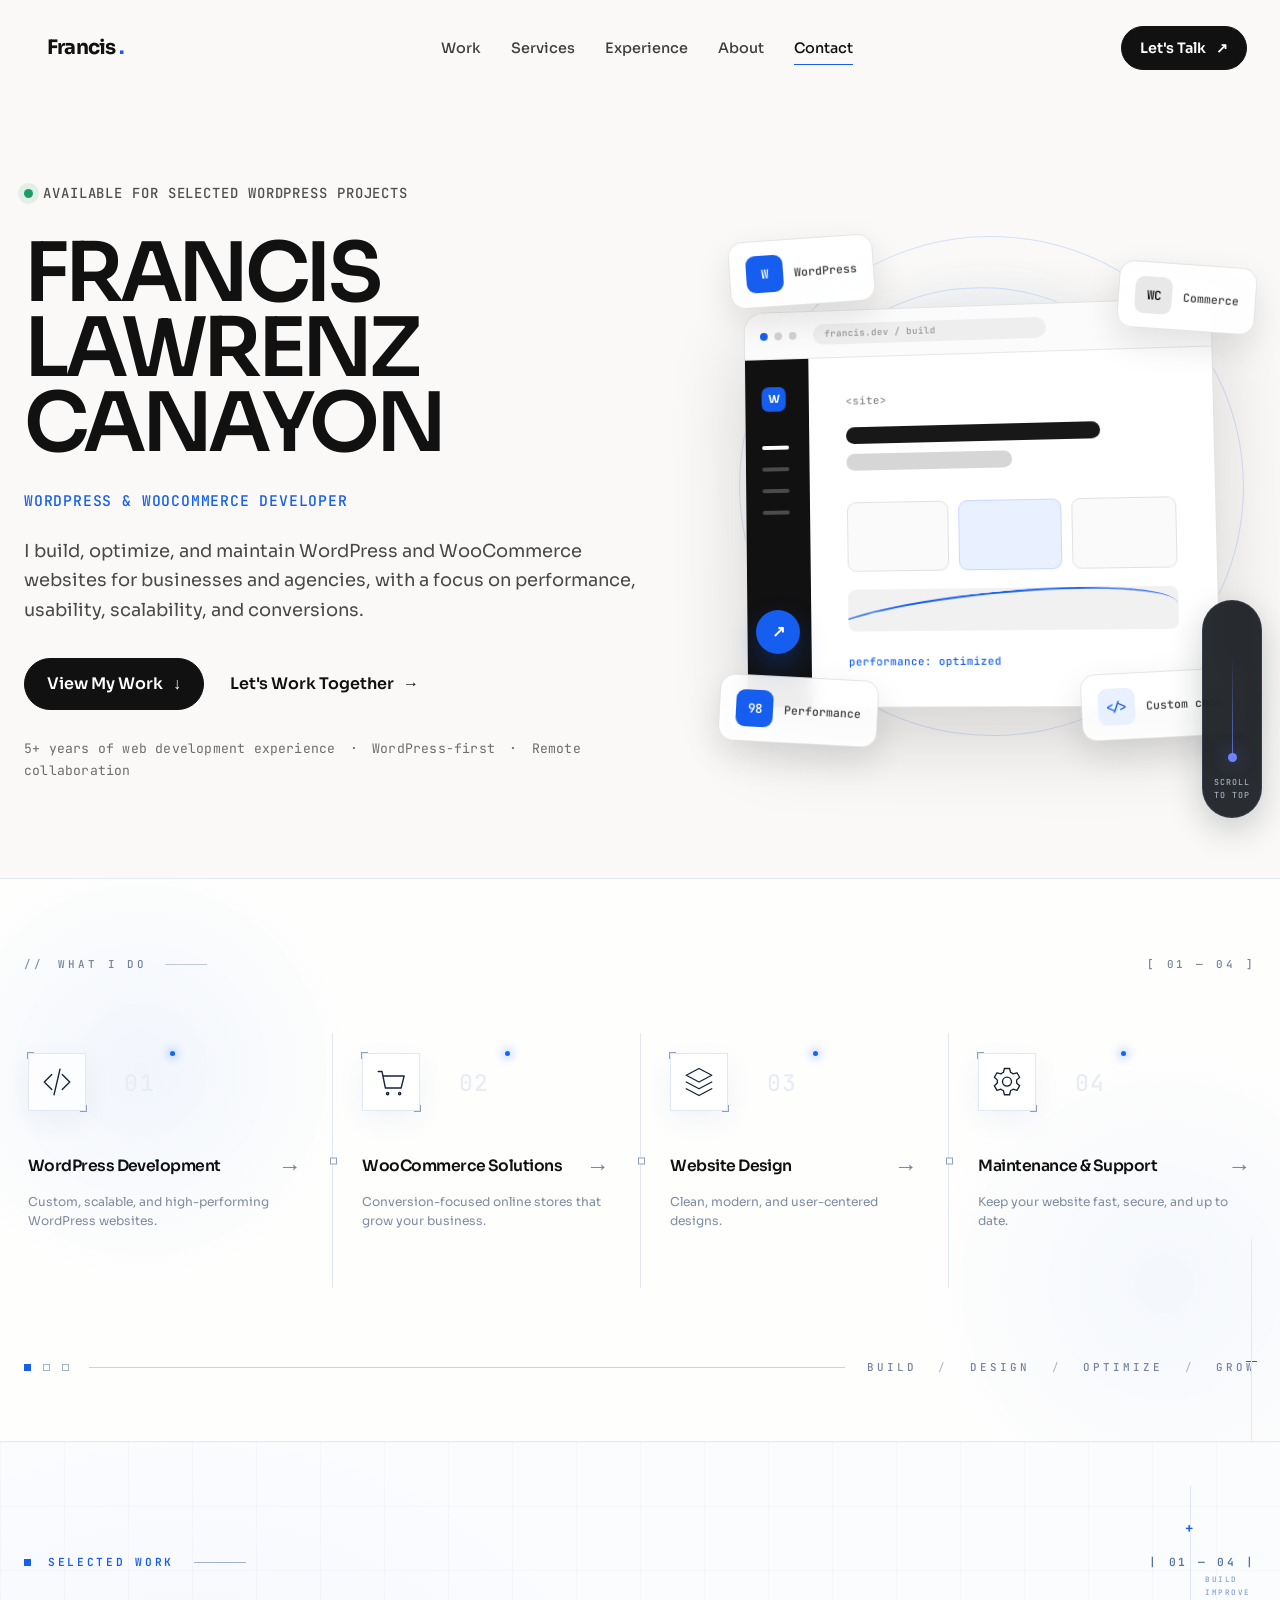
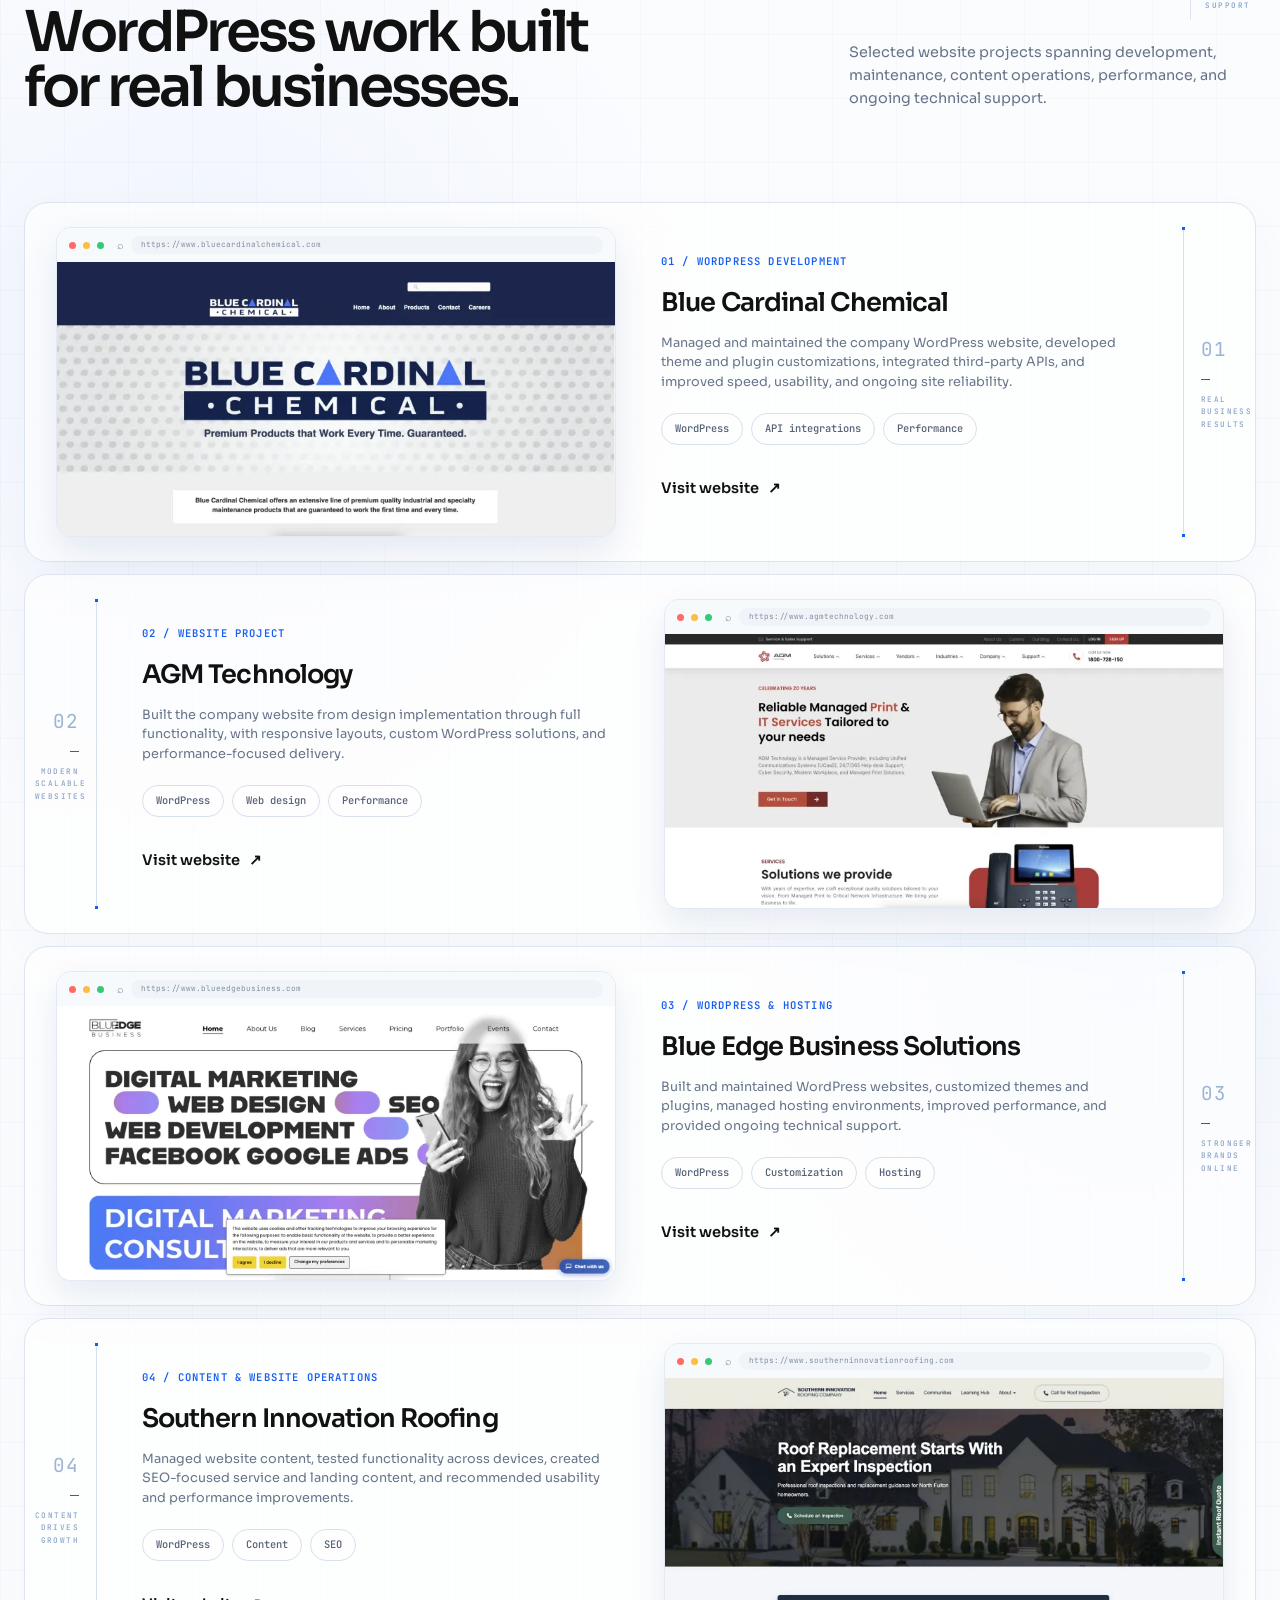
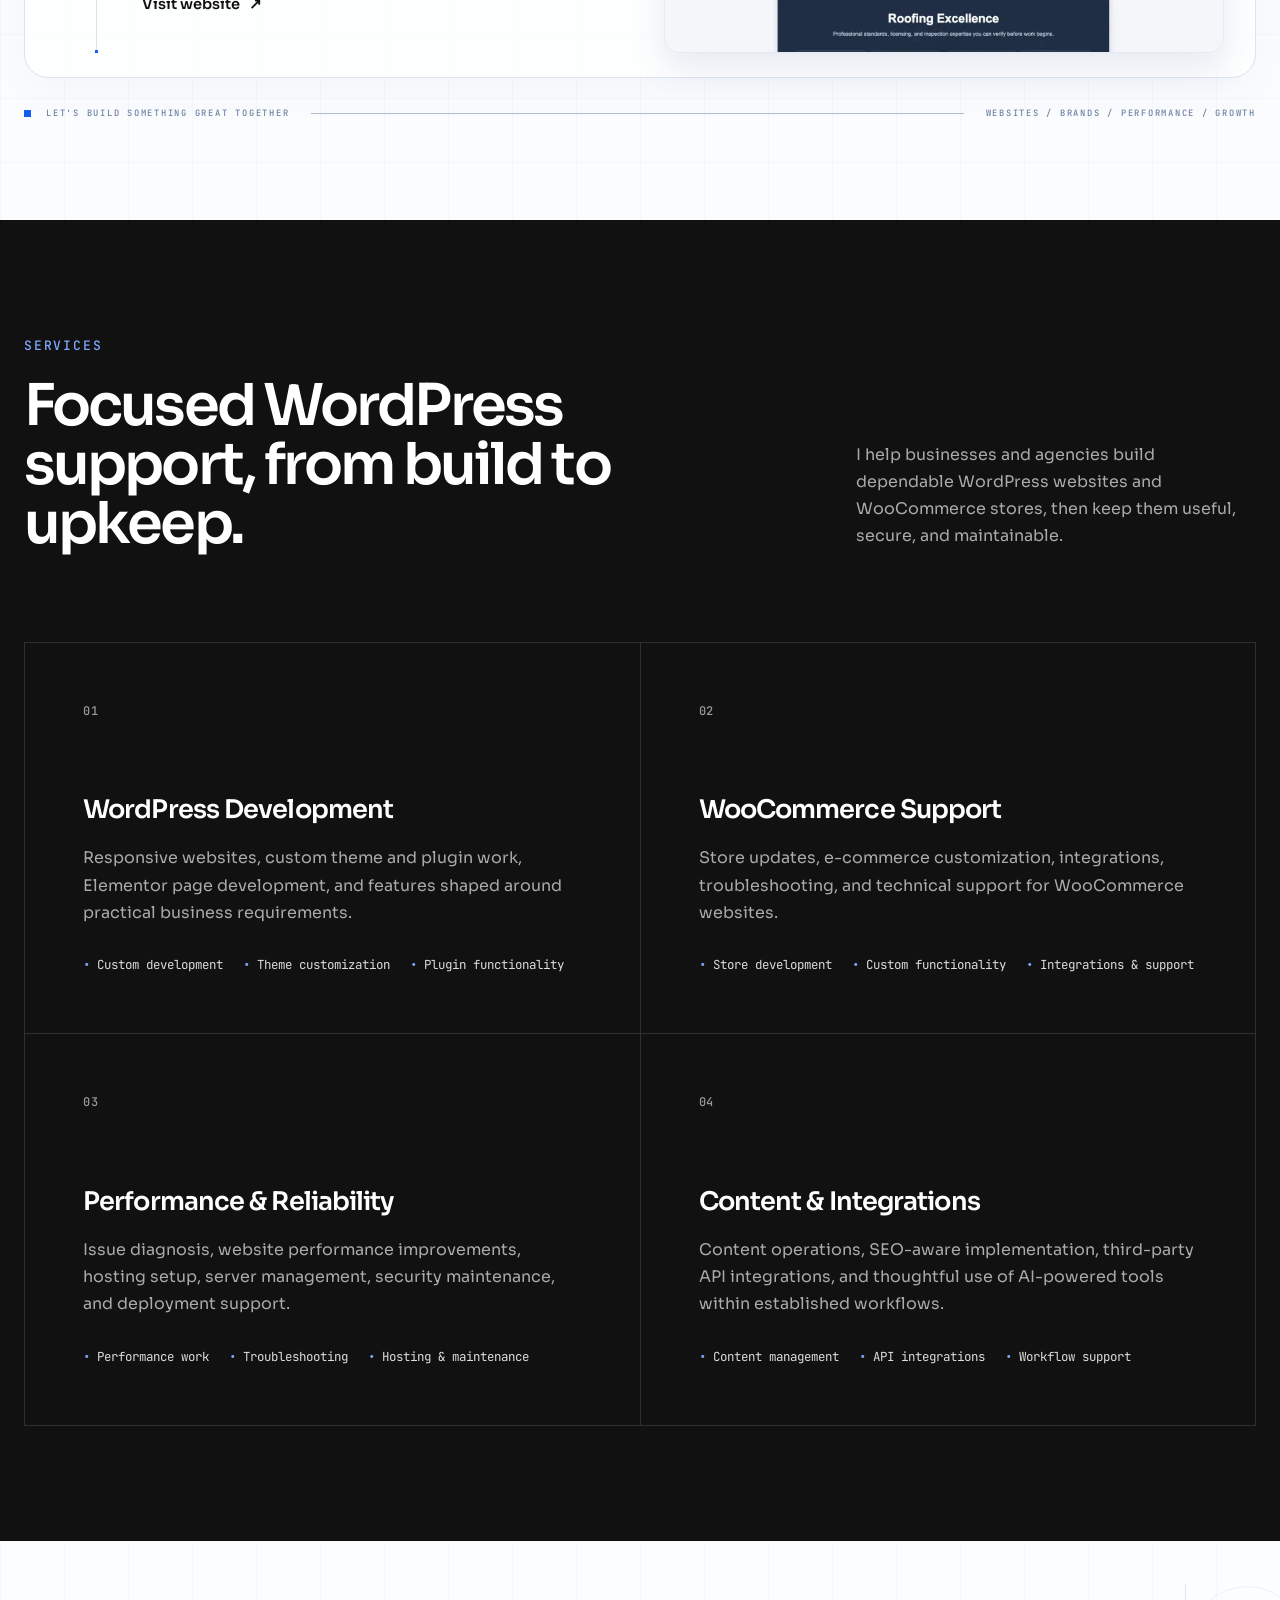
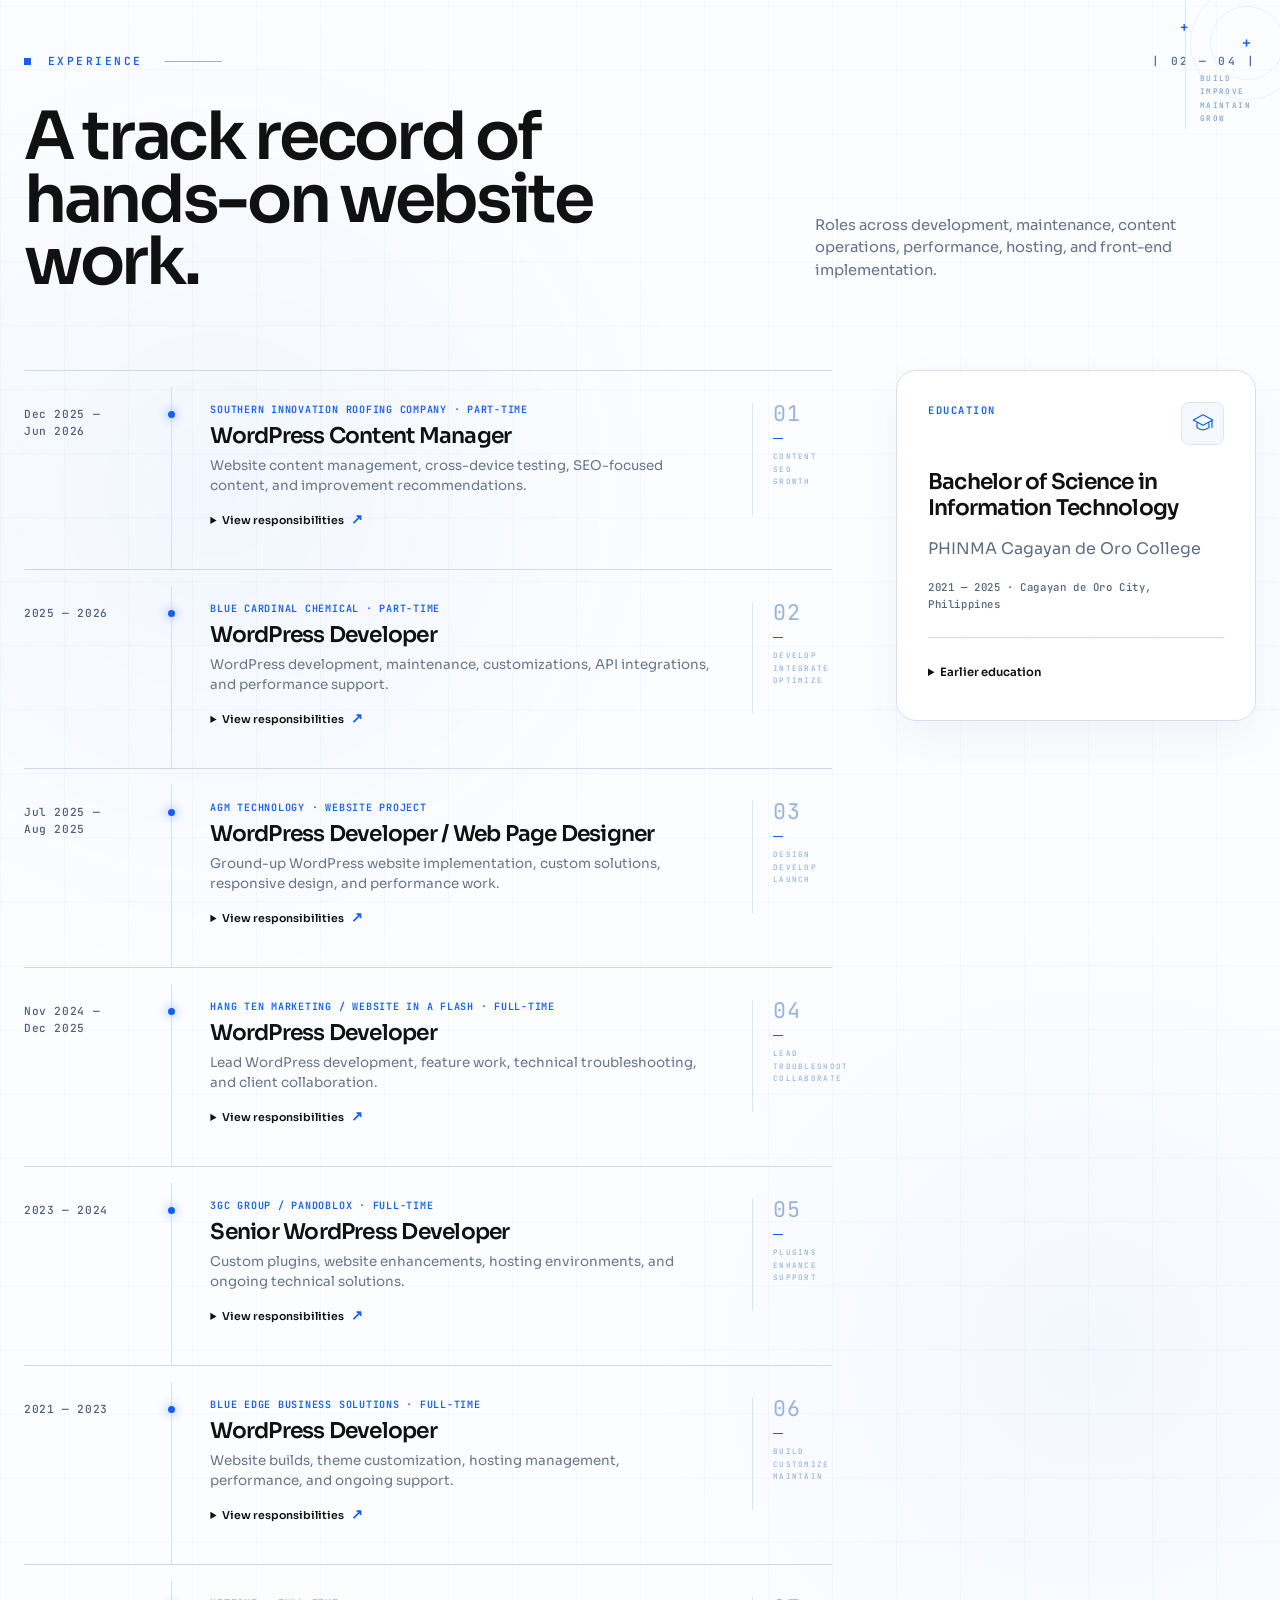
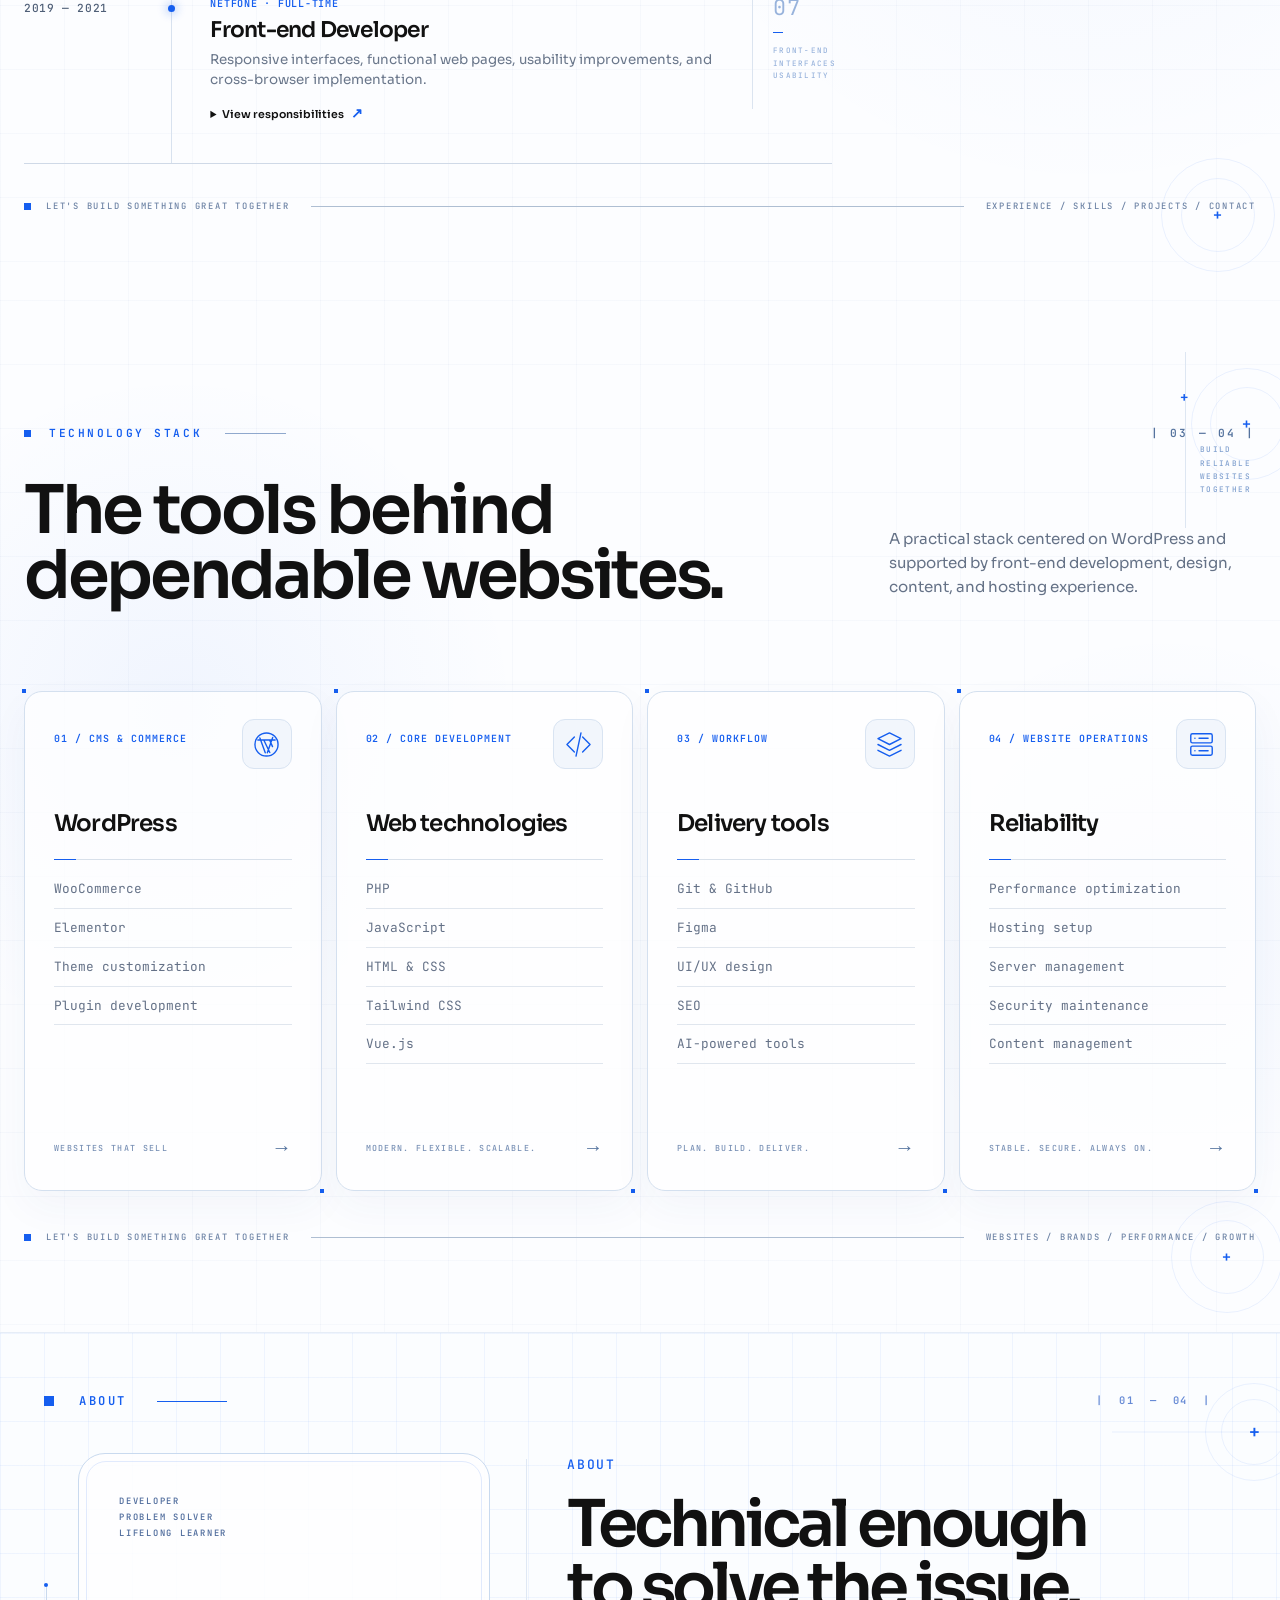
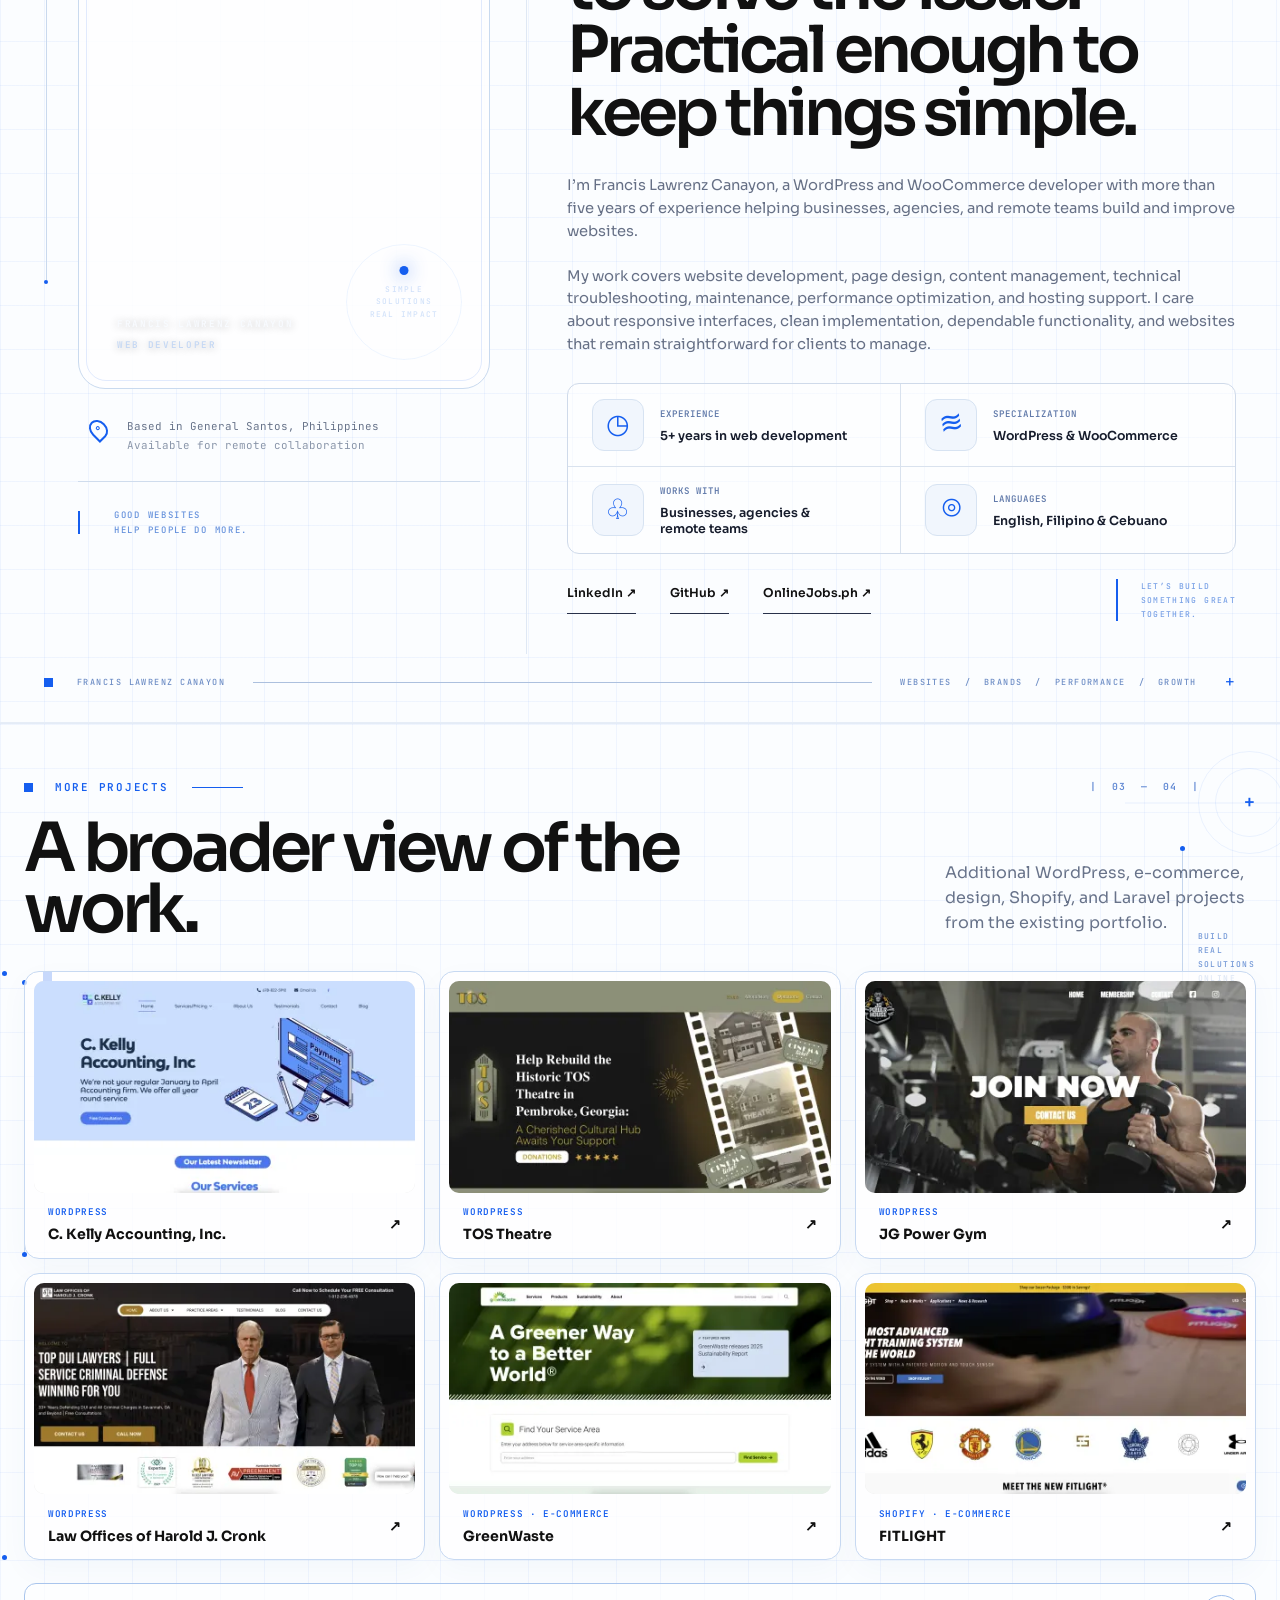
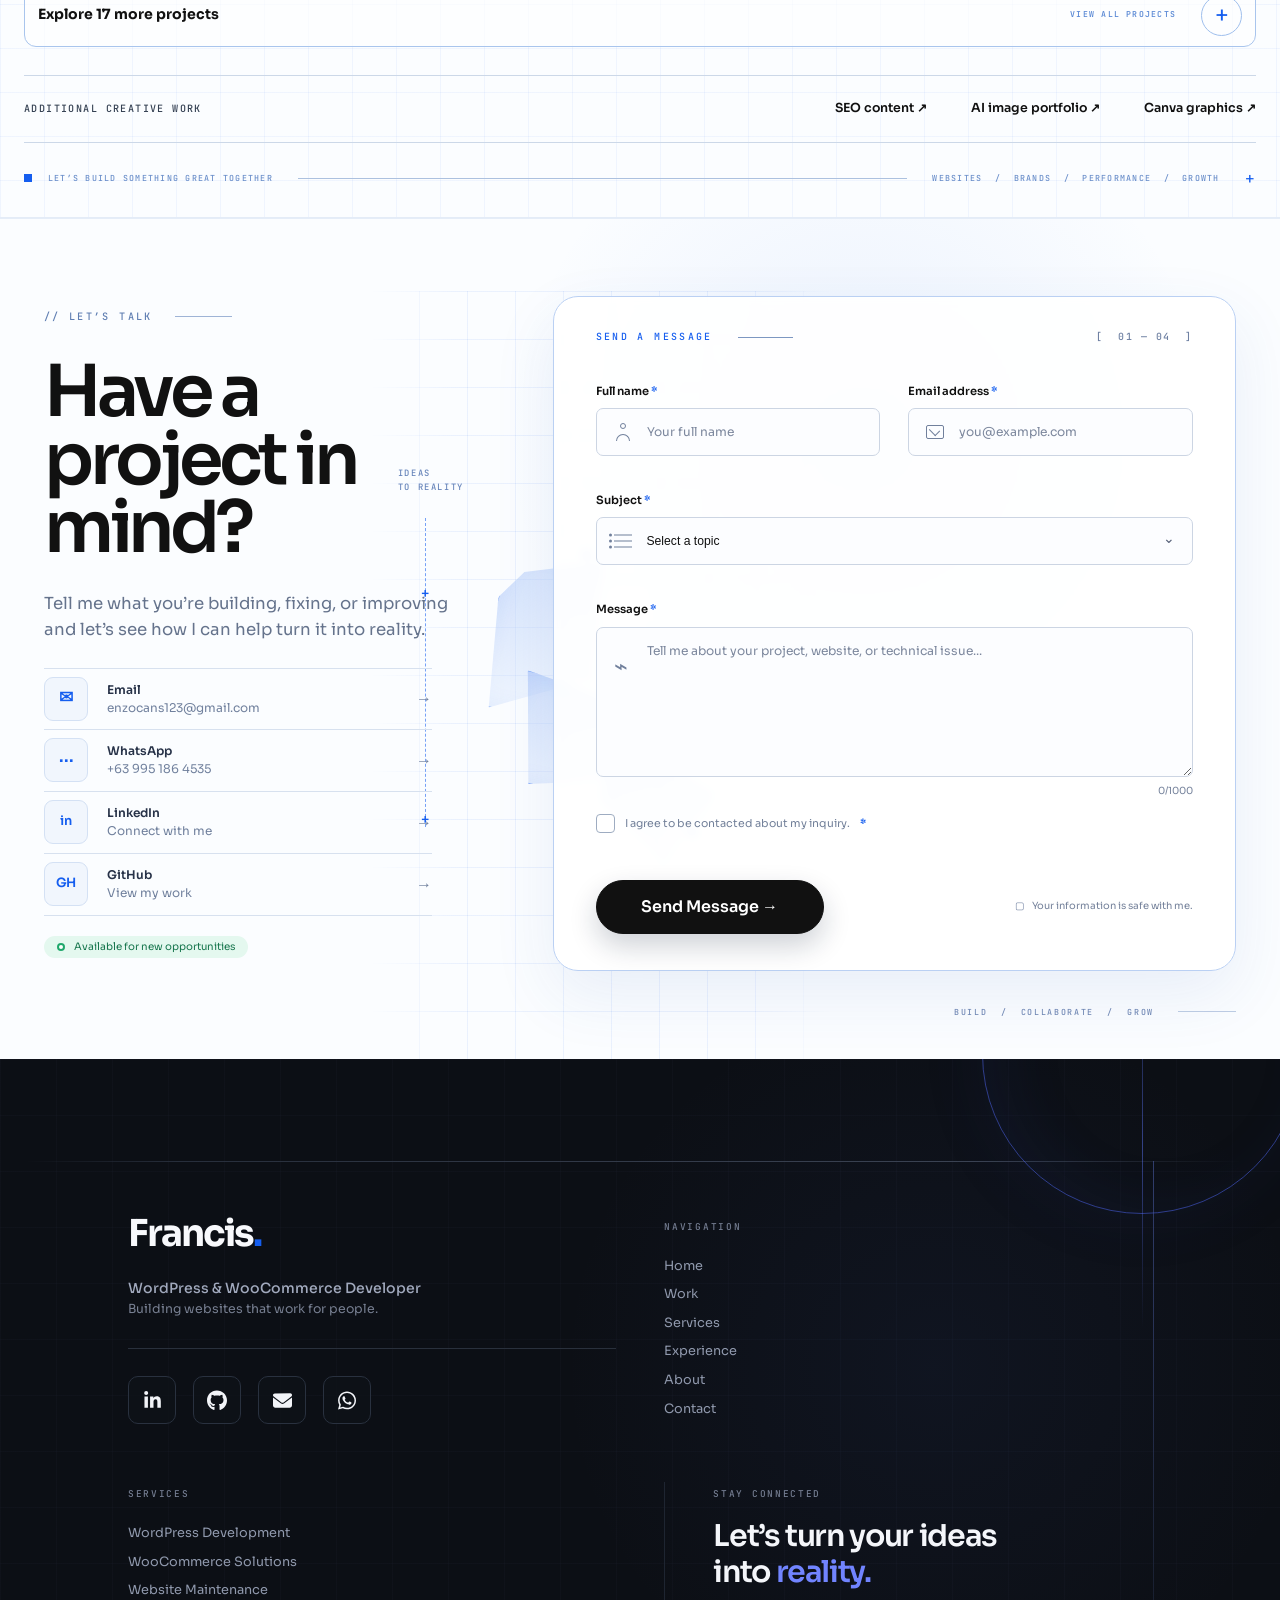
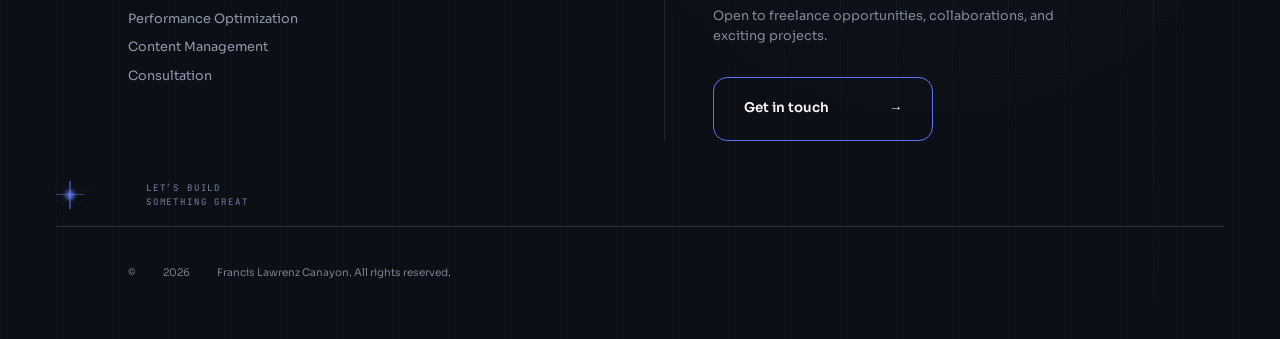
==== commit cd7d6659: "Improve portfolio visual" ====
--- a/index.html
+++ b/index.html
@@ -354,18 +354,61 @@
     </section>
 
     <section class="section about" id="about" aria-labelledby="about-title">
-      <div class="container about-grid">
-        <div class="portrait-wrap" data-reveal><div class="portrait-frame"><img src="/assets/img/francis-lawrenz-canayon-764.webp" srcset="/assets/img/francis-lawrenz-canayon-384.webp 384w, /assets/img/francis-lawrenz-canayon-764.webp 764w" sizes="(max-width: 767px) 92vw, 38vw" width="764" height="736" loading="lazy" decoding="async" alt="Francis Lawrenz Canayon"></div><p>Based in General Santos, Philippines<br>Available for remote collaboration</p></div>
-        <div class="about-copy" data-reveal><p class="eyebrow">About</p><h2 id="about-title">Technical enough to solve the issue. Practical enough to keep things simple.</h2><p class="about-lead">I’m Francis Lawrenz Canayon, a WordPress and WooCommerce developer with more than five years of experience helping businesses, agencies, and remote teams build and improve websites.</p><p>My work covers website development, page design, content management, technical troubleshooting, maintenance, performance optimization, and hosting support. I care about responsive interfaces, clean implementation, dependable functionality, and websites that remain straightforward for clients to manage.</p>
-          <dl class="about-facts"><div><dt>Experience</dt><dd>5+ years in web development</dd></div><div><dt>Specialization</dt><dd>WordPress &amp; WooCommerce</dd></div><div><dt>Works with</dt><dd>Businesses, agencies &amp; remote teams</dd></div><div><dt>Languages</dt><dd>English, Filipino &amp; Cebuano</dd></div></dl>
-          <nav class="profile-links" aria-label="Professional profiles"><a href="https://www.linkedin.com/in/francis-lawrenz-canayon-991680202/" target="_blank" rel="noopener noreferrer">LinkedIn <span aria-hidden="true">↗</span></a><a href="https://github.com/canayonfrancis" target="_blank" rel="noopener noreferrer">GitHub <span aria-hidden="true">↗</span></a><a href="https://v2.onlinejobs.ph/jobseekers/info/3470769" target="_blank" rel="noopener noreferrer">OnlineJobs.ph <span aria-hidden="true">↗</span></a></nav>
-        </div>
+      <div class="about-orbit" aria-hidden="true"><span>+</span></div>
+      <div class="container about-shell">
+        <header class="about-header" aria-hidden="true">
+          <p><i></i> About <span></span></p>
+          <small>|&nbsp; 01 &nbsp;—&nbsp; 04 &nbsp;|</small>
+        </header>
+
+        <div class="about-grid">
+          <div class="about-portrait-column" data-reveal>
+            <div class="portrait-rail" aria-hidden="true"><i></i><span></span><i></i></div>
+            <div class="portrait-frame">
+              <img src="/assets/img/francis-lawrenz-canayon-764.webp" srcset="/assets/img/francis-lawrenz-canayon-384.webp 384w, /assets/img/francis-lawrenz-canayon-764.webp 764w" sizes="(max-width: 700px) calc(100vw - 44px), (max-width: 1100px) 42vw, 470px" width="764" height="736" loading="lazy" decoding="async" alt="Francis Lawrenz Canayon wearing a black suit and bow tie">
+              <p class="portrait-disciplines" aria-hidden="true">Developer<br>Problem solver<br>Lifelong learner</p>
+              <p class="portrait-name">Francis Lawrenz Canayon<small>Web developer</small></p>
+              <p class="portrait-impact" aria-hidden="true"><i></i>Simple<br>solutions<br>real impact</p>
+            </div>
+            <div class="about-location"><i aria-hidden="true"></i><p>Based in General Santos, Philippines<br><span>Available for remote collaboration</span></p></div>
+            <p class="about-motto" aria-hidden="true">Good websites<br>help people do more.</p>
+          </div>
+
+          <div class="about-copy" data-reveal>
+            <p class="eyebrow">About</p>
+            <h2 id="about-title">Technical enough <br>to solve the issue. <br>Practical enough to <br>keep things simple.</h2>
+            <p class="about-lead">I’m Francis Lawrenz Canayon, a WordPress and WooCommerce developer with more than five years of experience helping businesses, agencies, and remote teams build and improve websites.</p>
+            <p>My work covers website development, page design, content management, technical troubleshooting, maintenance, performance optimization, and hosting support. I care about responsive interfaces, clean implementation, dependable functionality, and websites that remain straightforward for clients to manage.</p>
+
+            <dl class="about-facts">
+              <div><dt>Experience</dt><dd>5+ years in web development</dd></div>
+              <div><dt>Specialization</dt><dd>WordPress &amp; WooCommerce</dd></div>
+              <div><dt>Works with</dt><dd>Businesses, agencies &amp;<br>remote teams</dd></div>
+              <div><dt>Languages</dt><dd>English, Filipino &amp; Cebuano</dd></div>
+            </dl>
+
+            <div class="about-links-row">
+              <nav class="profile-links" aria-label="Professional profiles"><a href="https://www.linkedin.com/in/francis-lawrenz-canayon-991680202/" target="_blank" rel="noopener noreferrer">LinkedIn <span aria-hidden="true">↗</span></a><a href="https://github.com/canayonfrancis" target="_blank" rel="noopener noreferrer">GitHub <span aria-hidden="true">↗</span></a><a href="https://v2.onlinejobs.ph/jobseekers/info/3470769" target="_blank" rel="noopener noreferrer">OnlineJobs.ph <span aria-hidden="true">↗</span></a></nav>
+              <p aria-hidden="true">Let’s build<br>something great<br>together.</p>
+            </div>
+          </div>
+        </div>
+
+        <footer class="about-footer" aria-hidden="true"><p><i></i> Francis Lawrenz Canayon</p><span></span><p>Websites &nbsp;/&nbsp; Brands &nbsp;/&nbsp; Performance &nbsp;/&nbsp; Growth</p><b>+</b></footer>
       </div>
     </section>
 
     <section class="section more-work" id="more-projects" aria-labelledby="more-work-title">
-      <div class="container">
-        <div class="section-heading compact" data-reveal><div><p class="eyebrow">More projects</p><h2 id="more-work-title">A broader view of the work.</h2></div><p>Additional WordPress, e-commerce, design, Shopify, and Laravel projects from the existing portfolio.</p></div>
+      <div class="more-work-orbit" aria-hidden="true"><span>+</span></div>
+      <aside class="more-work-side more-work-side-left" aria-hidden="true"><i></i><p>Selected<br>work<br><b></b><span>01<br>02<br>03<br>04</span></p></aside>
+      <aside class="more-work-side more-work-side-right" aria-hidden="true"><i></i><p>Build<br>real<br>solutions<br>online</p></aside>
+      <div class="container more-work-shell">
+        <header class="more-work-heading" data-reveal>
+          <p class="more-work-kicker"><i aria-hidden="true"></i> More projects <span aria-hidden="true"></span></p>
+          <p class="more-work-range" aria-hidden="true">|&nbsp; 03 &nbsp;—&nbsp; 04 &nbsp;|</p>
+          <h2 id="more-work-title">A broader view of the <br>work.</h2>
+          <p class="more-work-intro">Additional WordPress, e-commerce, design, Shopify, and Laravel projects from the existing portfolio.</p>
+        </header>
         <div class="project-grid project-grid-featured">
           <div class="project-card" data-reveal><a href="https://ckellyaccounting.com/" target="_blank" rel="noopener noreferrer"><img src="/assets/img/portfolio/product-1-800.webp" srcset="/assets/img/portfolio/product-1-480.webp 480w, /assets/img/portfolio/product-1-800.webp 800w" sizes="(max-width: 699px) 100vw, 33vw" width="1902" height="926" loading="lazy" decoding="async" alt="Screenshot of the C. Kelly Accounting website"><span><small>WordPress</small><strong>C. Kelly Accounting, Inc.</strong><b aria-hidden="true">↗</b></span></a></div>
           <div class="project-card" data-reveal><a href="https://tostheatre.com/" target="_blank" rel="noopener noreferrer"><img src="/assets/img/portfolio/product-2-800.webp" srcset="/assets/img/portfolio/product-2-480.webp 480w, /assets/img/portfolio/product-2-800.webp 800w" sizes="(max-width: 699px) 100vw, 33vw" width="1899" height="924" loading="lazy" decoding="async" alt="Screenshot of the TOS Theatre website"><span><small>WordPress</small><strong>TOS Theatre</strong><b aria-hidden="true">↗</b></span></a></div>
@@ -375,7 +418,7 @@
           <div class="project-card" data-reveal><a href="https://www.fitlighttraining.com/" target="_blank" rel="noopener noreferrer"><img src="/assets/img/portfolio/product-23-800.webp" srcset="/assets/img/portfolio/product-23-480.webp 480w, /assets/img/portfolio/product-23-800.webp 800w" sizes="(max-width: 699px) 100vw, 33vw" width="1896" height="925" loading="lazy" decoding="async" alt="Screenshot of the FITLIGHT e-commerce website"><span><small>Shopify · E-commerce</small><strong>FITLIGHT</strong><b aria-hidden="true">↗</b></span></a></div>
         </div>
 
-        <details class="project-archive" data-reveal><summary><span>Explore 17 more projects</span><span aria-hidden="true">+</span></summary><div class="project-grid">
+        <details class="project-archive" data-reveal><summary><span class="project-archive-label"><strong>Explore 17 more projects</strong></span><small>View all projects</small><i class="project-archive-toggle" aria-hidden="true">+</i></summary><div class="project-grid">
           <div class="project-card"><a href="https://savannahwelders.com/" target="_blank" rel="noopener noreferrer"><img src="/assets/img/portfolio/product-5-800.webp" srcset="/assets/img/portfolio/product-5-480.webp 480w, /assets/img/portfolio/product-5-800.webp 800w" sizes="(max-width: 699px) 100vw, 33vw" width="1901" height="924" loading="lazy" decoding="async" alt="Screenshot of the Savannah Welders website"><span><small>WordPress</small><strong>Savannah Welders</strong><b aria-hidden="true">↗</b></span></a></div>
           <div class="project-card"><a href="https://tybeeislandbnb.com/" target="_blank" rel="noopener noreferrer"><img src="/assets/img/portfolio/product-6-800.webp" srcset="/assets/img/portfolio/product-6-480.webp 480w, /assets/img/portfolio/product-6-800.webp 800w" sizes="(max-width: 699px) 100vw, 33vw" width="1897" height="924" loading="lazy" decoding="async" alt="Screenshot of the Tybee Island Inn website"><span><small>WordPress</small><strong>The Tybee Island Inn</strong><b aria-hidden="true">↗</b></span></a></div>
           <div class="project-card"><a href="/assets/img/portfolio/product-7-1200.webp"><img src="/assets/img/portfolio/product-7-800.webp" srcset="/assets/img/portfolio/product-7-480.webp 480w, /assets/img/portfolio/product-7-800.webp 800w" sizes="(max-width: 699px) 100vw, 33vw" width="1901" height="925" loading="lazy" decoding="async" alt="Screenshot of the Cornerhouse on Main website"><span><small>WordPress</small><strong>The Cornerhouse on Main</strong><b aria-hidden="true">↗</b></span></a></div>
@@ -396,35 +439,83 @@
         </div></details>
 
         <div class="creative-links" data-reveal><p>Additional creative work</p><a href="https://drive.google.com/drive/folders/1E7OxHb_-gWeIZtGJnuAMExrFbrzLKued?usp=sharing" target="_blank" rel="noopener noreferrer">SEO content <span aria-hidden="true">↗</span></a><a href="https://drive.google.com/drive/folders/1a3-RcfthBW-xinbwQBOKuM9pkUhCd6aP?usp=sharing" target="_blank" rel="noopener noreferrer">AI image portfolio <span aria-hidden="true">↗</span></a><a href="https://drive.google.com/drive/folders/1dQnwlUYkwgmbShxIa8vSUBS72HoMn1X4?usp=sharing" target="_blank" rel="noopener noreferrer">Canva graphics <span aria-hidden="true">↗</span></a></div>
+        <footer class="more-work-footer" aria-hidden="true"><p><i></i> Let’s build something great together</p><span></span><p>Websites &nbsp;/&nbsp; Brands &nbsp;/&nbsp; Performance &nbsp;/&nbsp; Growth</p><b>+</b></footer>
       </div>
     </section>
 
     <section class="section contact" id="contact" aria-labelledby="contact-title">
       <div class="container contact-grid">
-        <div class="contact-copy" data-reveal><p class="eyebrow">Start a conversation</p><h2 id="contact-title">Have a project in mind?</h2><p>Tell me what you're building, fixing, or improving and let's see how I can help.</p>
-          <div class="contact-links"><a href="mailto:enzocans123@gmail.com"><span>Email</span><strong>enzocans123@gmail.com</strong></a><a href="https://wa.me/639951864535" target="_blank" rel="noopener noreferrer"><span>WhatsApp</span><strong>+63 995 186 4535</strong></a><a href="https://www.linkedin.com/in/francis-lawrenz-canayon-991680202/" target="_blank" rel="noopener noreferrer"><span>LinkedIn</span><strong>Connect with Francis ↗</strong></a><a href="https://github.com/canayonfrancis" target="_blank" rel="noopener noreferrer"><span>GitHub</span><strong>View code profile ↗</strong></a></div>
+        <div class="contact-copy" data-reveal>
+          <p class="contact-kicker">// Let’s talk <i aria-hidden="true"></i></p>
+          <h2 id="contact-title">Have a<br>project in<br>mind?</h2>
+          <p>Tell me what you’re building, fixing, or improving and let’s see how I can help turn it into reality.</p>
+          <div class="contact-links">
+            <a href="mailto:enzocans123@gmail.com"><i class="contact-link-icon" aria-hidden="true">✉</i><span><b>Email</b><strong>enzocans123@gmail.com</strong></span><em aria-hidden="true">→</em></a>
+            <a href="https://wa.me/639951864535" target="_blank" rel="noopener noreferrer"><i class="contact-link-icon" aria-hidden="true">···</i><span><b>WhatsApp</b><strong>+63 995 186 4535</strong></span><em aria-hidden="true">→</em></a>
+            <a href="https://www.linkedin.com/in/francis-lawrenz-canayon-991680202/" target="_blank" rel="noopener noreferrer"><i class="contact-link-icon contact-link-icon-brand" aria-hidden="true">in</i><span><b>LinkedIn</b><strong>Connect with me</strong></span><em aria-hidden="true">→</em></a>
+            <a href="https://github.com/canayonfrancis" target="_blank" rel="noopener noreferrer"><i class="contact-link-icon contact-link-icon-brand" aria-hidden="true">GH</i><span><b>GitHub</b><strong>View my work</strong></span><em aria-hidden="true">→</em></a>
+          </div>
+          <p class="contact-availability"><i aria-hidden="true"></i> Available for new opportunities</p>
+          <div class="contact-art" aria-hidden="true">
+            <p>Ideas<br>to reality</p><i class="contact-art-axis"></i><span class="contact-plane contact-plane-one"></span><span class="contact-plane contact-plane-two"></span><span class="contact-plane contact-plane-three"></span><b class="contact-art-node contact-art-node-one">+</b><b class="contact-art-node contact-art-node-two">+</b>
+          </div>
         </div>
         <div class="contact-form-card" data-reveal>
+          <header class="contact-form-head"><p>Send a message <i aria-hidden="true"></i></p><span aria-hidden="true">[&nbsp; 01 — 04 &nbsp;]</span></header>
           <form id="contact-form" class="contact-form" name="contact" method="POST" action="/#contact" data-netlify="true" data-netlify-honeypot="bot-field" novalidate aria-label="Contact form">
             <input type="hidden" name="form-name" value="contact"><p class="contact-form__honeypot" aria-hidden="true"><label>Don't fill this out: <input name="bot-field" tabindex="-1" autocomplete="off"></label></p>
             <div class="contact-form__body" id="contact-form-body"><div class="form-grid">
-              <div class="contact-form__field"><label for="contact-name" class="contact-form__label">Full name <span aria-hidden="true">*</span></label><input type="text" name="name" id="contact-name" class="contact-form__input" autocomplete="name" required minlength="2" maxlength="100" placeholder="Your full name" aria-describedby="contact-name-error"><span class="contact-form__error" id="contact-name-error" role="alert"></span></div>
-              <div class="contact-form__field"><label for="contact-email" class="contact-form__label">Email address <span aria-hidden="true">*</span></label><input type="email" name="email" id="contact-email" class="contact-form__input" autocomplete="email" inputmode="email" required maxlength="254" placeholder="you@example.com" aria-describedby="contact-email-error"><span class="contact-form__error" id="contact-email-error" role="alert"></span></div>
-              <div class="contact-form__field form-span-two"><label for="contact-subject" class="contact-form__label">Subject <span aria-hidden="true">*</span></label><input type="text" name="subject" id="contact-subject" class="contact-form__input" autocomplete="off" required minlength="3" maxlength="150" placeholder="What is this regarding?" aria-describedby="contact-subject-error"><span class="contact-form__error" id="contact-subject-error" role="alert"></span></div>
-              <div class="contact-form__field form-span-two"><label for="contact-message" class="contact-form__label">Message <span aria-hidden="true">*</span></label><textarea name="message" id="contact-message" class="contact-form__input contact-form__textarea" rows="6" required minlength="10" maxlength="5000" placeholder="Tell me about your project, website, or technical issue..." aria-describedby="contact-message-error contact-message-hint"></textarea><span class="contact-form__error" id="contact-message-error" role="alert"></span><span class="contact-form__hint" id="contact-message-hint">Please include enough detail for me to understand the project.</span></div>
+              <div class="contact-form__field"><label for="contact-name" class="contact-form__label">Full name <span aria-hidden="true">*</span></label><div class="contact-input-wrap contact-input-name"><i aria-hidden="true"></i><input type="text" name="name" id="contact-name" class="contact-form__input" autocomplete="name" required minlength="2" maxlength="100" placeholder="Your full name" aria-describedby="contact-name-error"></div><span class="contact-form__error" id="contact-name-error" role="alert"></span></div>
+              <div class="contact-form__field"><label for="contact-email" class="contact-form__label">Email address <span aria-hidden="true">*</span></label><div class="contact-input-wrap contact-input-email"><i aria-hidden="true"></i><input type="email" name="email" id="contact-email" class="contact-form__input" autocomplete="email" inputmode="email" required maxlength="254" placeholder="you@example.com" aria-describedby="contact-email-error"></div><span class="contact-form__error" id="contact-email-error" role="alert"></span></div>
+              <div class="contact-form__field form-span-two"><label for="contact-subject" class="contact-form__label">Subject <span aria-hidden="true">*</span></label><div class="contact-input-wrap contact-input-subject"><i aria-hidden="true"></i><select name="subject" id="contact-subject" class="contact-form__input" required aria-describedby="contact-subject-error"><option value="">Select a topic</option><option value="New website project">New website project</option><option value="WordPress support">WordPress support</option><option value="WooCommerce support">WooCommerce support</option><option value="Performance or maintenance">Performance or maintenance</option><option value="Other inquiry">Other inquiry</option></select></div><span class="contact-form__error" id="contact-subject-error" role="alert"></span></div>
+              <div class="contact-form__field form-span-two"><label for="contact-message" class="contact-form__label">Message <span aria-hidden="true">*</span></label><div class="contact-input-wrap contact-input-message"><i aria-hidden="true">⌁</i><textarea name="message" id="contact-message" class="contact-form__input contact-form__textarea" rows="6" required minlength="10" maxlength="1000" placeholder="Tell me about your project, website, or technical issue..." aria-describedby="contact-message-error contact-message-count"></textarea></div><span class="contact-form__error" id="contact-message-error" role="alert"></span><span class="contact-form__count" id="contact-message-count"><b data-message-count>0</b>/1000</span></div>
+              <div class="contact-form__field form-span-two contact-consent"><label><input type="checkbox" name="consent" id="contact-consent" value="yes" required aria-describedby="contact-consent-error"><span aria-hidden="true"></span>I agree to be contacted about my inquiry. <b aria-hidden="true">*</b></label><span class="contact-form__error" id="contact-consent-error" role="alert"></span></div>
             </div>
             <div class="contact-form__status" aria-live="polite"><div class="loading" id="contact-loading" hidden><span class="loading__spinner" aria-hidden="true"></span><span>Sending your message...</span></div><div class="error-message" id="contact-error" role="alert" aria-live="assertive" hidden></div></div>
-            <div class="contact-form__actions"><button type="submit" class="button contact-form__submit" id="contact-submit"><span class="contact-form__submit-text">Send Message <span aria-hidden="true">→</span></span><span class="contact-form__submit-loading" aria-hidden="true"><span class="loading__spinner"></span> Sending...</span></button><p>Fields marked with <span aria-hidden="true">*</span> are required.</p></div>
+            <div class="contact-form__actions"><button type="submit" class="button contact-form__submit" id="contact-submit"><span class="contact-form__submit-text">Send Message <span aria-hidden="true">→</span></span><span class="contact-form__submit-loading" aria-hidden="true"><span class="loading__spinner"></span> Sending...</span></button><p><i aria-hidden="true">▢</i> Your information is safe with me.</p></div>
             </div>
           </form>
           <div class="contact-form__success" id="contact-success" hidden role="status" aria-live="polite"><span class="success-mark" aria-hidden="true">✓</span><h3 class="contact-form__success-title">Thank you for reaching out.</h3><p>Your message has been received. I appreciate you taking the time to contact me and will get back to you as soon as possible.</p><button type="button" class="button button-secondary" id="contact-reset">Send another message</button></div>
         </div>
+        <p class="contact-footer-note" aria-hidden="true">Build &nbsp;/&nbsp; Collaborate &nbsp;/&nbsp; Grow <i></i></p>
       </div>
     </section>
   </main>
 
-  <footer class="site-footer"><div class="container footer-grid"><div><a class="brand footer-brand" href="#hero">Francis<span>.</span></a><p>WordPress &amp; WooCommerce Developer</p></div><nav aria-label="Footer navigation"><a href="#portfolio">Work</a><a href="#services">Services</a><a href="#resume">Experience</a><a href="#about">About</a><a href="#contact">Contact</a></nav><p class="footer-meta">© <span data-current-year>2026</span> Francis Lawrenz Canayon.<br>Built for the open web.</p></div></footer>
-  <a class="back-to-top" href="#hero" aria-label="Back to top" data-back-to-top>↑</a>
+  <footer class="site-footer site-footer-home">
+    <div class="footer-orbit" aria-hidden="true"></div>
+    <div class="container footer-shell">
+      <div class="footer-main">
+        <div class="footer-intro">
+          <a class="brand footer-brand" href="#hero" aria-label="Francis — back to home">Francis<span>.</span></a>
+          <p>WordPress &amp; WooCommerce Developer<small>Building websites that work for people.</small></p>
+          <nav class="footer-socials" aria-label="Social profiles">
+            <a href="https://www.linkedin.com/in/francis-lawrenz-canayon-991680202/" target="_blank" rel="noopener noreferrer" aria-label="LinkedIn"><span class="footer-social-icon footer-social-icon-linkedin" aria-hidden="true"></span></a>
+            <a href="https://github.com/canayonfrancis" target="_blank" rel="noopener noreferrer" aria-label="GitHub"><span class="footer-social-icon footer-social-icon-github" aria-hidden="true"></span></a>
+            <a href="mailto:enzocans123@gmail.com" aria-label="Email Francis"><span class="footer-social-icon footer-social-icon-email" aria-hidden="true"></span></a>
+            <a href="https://wa.me/639951864535" target="_blank" rel="noopener noreferrer" aria-label="WhatsApp"><span class="footer-social-icon footer-social-icon-whatsapp" aria-hidden="true"></span></a>
+          </nav>
+        </div>
+
+        <nav class="footer-column" aria-label="Footer navigation"><p>Navigation</p><a href="#hero">Home</a><a href="#portfolio">Work</a><a href="#services">Services</a><a href="#resume">Experience</a><a href="#about">About</a><a href="#contact">Contact</a></nav>
+        <nav class="footer-column footer-services" aria-label="Services"><p>Services</p><a href="#services">WordPress Development</a><a href="#services">WooCommerce Solutions</a><a href="#services">Website Maintenance</a><a href="#services">Performance Optimization</a><a href="#services">Content Management</a><a href="#contact">Consultation</a></nav>
+
+        <div class="footer-cta">
+          <p>Stay connected</p>
+          <h2>Let’s turn your ideas<br>into <span>reality.</span></h2>
+          <p>Open to freelance opportunities, collaborations, and exciting projects.</p>
+          <a href="#contact">Get in touch <span aria-hidden="true">→</span></a>
+        </div>
+      </div>
+
+      <div class="footer-build-note" aria-hidden="true"><i></i><p>Let’s build<br>something great</p></div>
+
+      <div class="footer-bottom">
+        <p>© <span data-current-year>2026</span> Francis Lawrenz Canayon. All rights reserved.</p>
+      </div>
+    </div>
+  </footer>
+  <a class="footer-scroll" href="#hero" aria-label="Scroll to the top"><i aria-hidden="true"></i><span>Scroll<br>to top</span></a>
   <script src="/assets/js/netlify-form.js" defer></script>
   <script src="/assets/js/main.js" defer></script>
   <script src="/assets/js/hero-3d.js" defer></script>
--- a/assets/css/main.css
+++ b/assets/css/main.css
@@ -98,7 +98,6 @@
 .about-facts dt,
 .project-card small,
 .creative-links p,
-.contact-links span,
 .footer-meta,
 .error-code { font-family: var(--font-mono); }
 
@@ -112,8 +111,7 @@
 .education-meta,
 .portrait-wrap > p,
 .about-facts dt,
-.creative-links p,
-.contact-links span { font-weight: 500; letter-spacing: 0.055em; }
+.creative-links p { font-weight: 500; letter-spacing: 0.055em; }
 
 .container { width: min(calc(100% - 48px), var(--container)); margin-inline: auto; }
 .section { padding-block: var(--section-space); }
@@ -675,46 +673,166 @@
 .stack-orbit-bottom { right: -3px; bottom: 19px; }
 
 /* About */
-.about-grid { display: grid; grid-template-columns: minmax(320px, 0.83fr) minmax(0, 1.17fr); gap: clamp(50px, 9vw, 128px); align-items: center; }
-.portrait-frame { position: relative; overflow: hidden; border-radius: var(--radius-lg); background: #e7e7e4; }
-.portrait-frame::after { position: absolute; inset: 0; border: 1px solid rgba(17,17,17,0.1); border-radius: inherit; content: ""; pointer-events: none; }
-.portrait-frame img { width: 100%; filter: saturate(0.82); }
-.portrait-wrap > p { margin: 18px 4px 0; color: var(--muted); font-size: 0.76rem; line-height: 1.6; }
-.about-copy h2 { margin-bottom: 32px; }
-.about-copy > p:not(.eyebrow) { max-width: 740px; color: var(--muted); }
-.about-copy .about-lead { color: var(--ink); font-size: clamp(1.08rem, 1.6vw, 1.35rem); }
-.about-facts { display: grid; grid-template-columns: repeat(2, 1fr); margin: 40px 0; border-top: 1px solid var(--line); border-left: 1px solid var(--line); }
-.about-facts div { padding: 20px; border-right: 1px solid var(--line); border-bottom: 1px solid var(--line); }
-.about-facts dt { color: var(--muted); font-size: 0.68rem; font-weight: 600; text-transform: uppercase; }
-.about-facts dd { margin: 5px 0 0; font-size: 0.86rem; font-weight: 600; }
-.profile-links { display: flex; flex-wrap: wrap; gap: 10px 24px; }
-.profile-links a { min-height: 44px; padding-block: 9px; border-bottom: 1px solid var(--ink); font-size: 0.82rem; font-weight: 600; }
+.about {
+  position: relative;
+  overflow: hidden;
+  padding: 58px 0 32px;
+  border-block: 1px solid #e6edf7;
+  background-color: #fbfdff;
+  background-image:
+    linear-gradient(rgba(21, 94, 239, 0.055) 1px, transparent 1px),
+    linear-gradient(90deg, rgba(21, 94, 239, 0.055) 1px, transparent 1px);
+  background-size: 44px 44px;
+}
+.about::before { position: absolute; z-index: 0; top: 126px; bottom: 68px; left: calc(50% - 114px); width: 1px; content: ""; background: #dfe8f4; }
+.about-shell { position: relative; z-index: 1; width: min(calc(100% - 88px), 1400px); }
+.about-header { display: flex; margin-bottom: 42px; align-items: center; justify-content: space-between; color: var(--accent); font-family: var(--font-mono); text-transform: uppercase; }
+.about-header p { display: flex; margin: 0; align-items: center; gap: 25px; font-size: 0.76rem; font-weight: 600; letter-spacing: 0.21em; }
+.about-header p i { width: 10px; height: 10px; background: var(--accent); }
+.about-header p span { width: 70px; height: 1px; margin-left: 5px; background: var(--accent); }
+.about-header small { margin-right: 25px; color: #668ad5; font-size: 0.65rem; font-weight: 600; letter-spacing: 0.16em; }
+.about-orbit { position: absolute; z-index: 0; top: 50px; right: -23px; width: 98px; height: 98px; border: 1px solid rgba(21, 94, 239, 0.08); border-radius: 50%; }
+.about-orbit::before { position: absolute; inset: 15px; border: 1px solid rgba(21, 94, 239, 0.08); border-radius: inherit; content: ""; }
+.about-orbit::after { position: absolute; top: 50%; right: 0; width: 190px; height: 1px; content: ""; background: rgba(21, 94, 239, 0.08); transform: translateY(-50%); }
+.about-orbit span { position: absolute; z-index: 1; top: 50%; left: 50%; color: var(--accent); font: 500 18px/1 var(--font-mono); transform: translate(-50%, -52%); }
+.about-grid { display: grid; grid-template-columns: minmax(390px, 0.8fr) minmax(0, 1.2fr); gap: clamp(56px, 6vw, 92px); align-items: start; }
+.about-portrait-column { position: relative; min-width: 0; padding-left: 34px; }
+.portrait-rail { position: absolute; top: 130px; bottom: 255px; left: 0; display: flex; flex-direction: column; align-items: center; justify-content: space-between; }
+.portrait-rail i { width: 4px; height: 4px; border-radius: 50%; background: var(--accent); }
+.portrait-rail span { width: 1px; height: calc(100% - 8px); background: #c9d9ee; }
+.portrait-frame { position: relative; overflow: hidden; aspect-ratio: 0.77; padding: 7px; border: 1px solid #c9daef; border-radius: 27px; background: rgba(255, 255, 255, 0.82); }
+.portrait-frame img { width: 100%; height: 100%; border-radius: 20px; object-fit: cover; object-position: center top; filter: saturate(0.68) contrast(0.92) brightness(1.06); }
+.portrait-frame::after { position: absolute; inset: 7px; border: 1px solid rgba(21, 94, 239, 0.12); border-radius: 20px; content: ""; pointer-events: none; }
+.portrait-disciplines,
+.portrait-name,
+.portrait-impact,
+.about-motto,
+.about-footer,
+.about-links-row > p { font-family: var(--font-mono); text-transform: uppercase; }
+.portrait-disciplines { position: absolute; z-index: 1; top: 40px; left: 40px; margin: 0; color: #54709f; font-size: 0.55rem; font-weight: 600; letter-spacing: 0.2em; line-height: 1.8; }
+.portrait-name { position: absolute; z-index: 1; bottom: 35px; left: 38px; margin: 0; color: #f8fbff; font-size: 0.58rem; font-weight: 600; letter-spacing: 0.18em; line-height: 1.5; text-shadow: 0 1px 9px rgba(0, 0, 0, 0.32); }
+.portrait-name small { display: block; margin-top: 7px; color: #c5d8f4; font: inherit; }
+.portrait-impact { position: absolute; z-index: 1; right: 27px; bottom: 28px; display: grid; width: 116px; height: 116px; margin: 0; border: 1px solid rgba(225, 237, 255, 0.55); border-radius: 50%; place-content: center; color: #d2e2fa; font-size: 0.49rem; font-weight: 500; letter-spacing: 0.16em; line-height: 1.6; text-align: center; }
+.portrait-impact i { position: absolute; top: 21px; left: 50%; width: 9px; height: 9px; border-radius: 50%; background: var(--accent); box-shadow: 0 0 18px rgba(21, 94, 239, 0.8); transform: translateX(-50%); }
+.about-location { display: flex; min-height: 92px; padding: 28px 12px 24px; align-items: flex-start; gap: 20px; color: #68748a; }
+.about-location > i { position: relative; width: 17px; height: 21px; flex: 0 0 17px; margin-top: 2px; border: 2px solid var(--accent); border-radius: 50% 50% 50% 0; transform: rotate(-45deg); }
+.about-location > i::after { position: absolute; top: 5px; left: 5px; width: 4px; height: 4px; border: 1.5px solid var(--accent); border-radius: 50%; content: ""; }
+.about-location p { margin: 0; font-family: var(--font-mono); font-size: 0.68rem; line-height: 1.75; }
+.about-location p span { color: #8a96aa; }
+.about-motto { position: relative; margin: 0 10px 0 0; padding: 26px 0 0 36px; border-top: 1px solid #cfdced; color: #6591dc; font-size: 0.56rem; font-weight: 500; letter-spacing: 0.19em; line-height: 1.75; }
+.about-motto::before { position: absolute; top: 29px; bottom: 5px; left: 0; width: 2px; content: ""; background: var(--accent); }
+.about-copy { position: relative; min-width: 0; padding-top: 1px; }
+.about-copy .eyebrow { margin-bottom: 17px; }
+.about-copy h2 { max-width: 820px; margin-bottom: 30px; font-size: clamp(3rem, 5.05vw, 4.6rem); font-weight: 600; line-height: 0.97; letter-spacing: -0.062em; }
+.about-copy > p:not(.eyebrow) { max-width: 760px; margin-bottom: 22px; color: #667086; font-size: clamp(0.92rem, 1.14vw, 1.08rem); line-height: 1.55; }
+.about-copy .about-lead { color: #5f687d; font-size: clamp(1rem, 1.38vw, 1.24rem); line-height: 1.55; }
+.about-facts { display: grid; overflow: hidden; grid-template-columns: repeat(2, minmax(0, 1fr)); margin: 27px 0 22px; border: 1px solid #cfdaea; border-radius: 12px; background: rgba(255, 255, 255, 0.52); }
+.about-facts div { position: relative; display: flex; min-height: 83px; padding: 18px 18px 16px 92px; flex-direction: column; justify-content: center; border-right: 1px solid #d9e2ee; border-bottom: 1px solid #d9e2ee; }
+.about-facts div:nth-child(2n) { border-right: 0; }
+.about-facts div:nth-last-child(-n + 2) { border-bottom: 0; }
+.about-facts div::before { position: absolute; top: 50%; left: 24px; width: 52px; height: 52px; border: 1px solid #d7e3f2; border-radius: 12px; content: ""; background: #f1f6fd; transform: translateY(-50%); }
+.about-facts div::after { position: absolute; top: 50%; left: 50px; color: var(--accent); font-family: var(--font-mono); font-size: 1.35rem; font-weight: 400; line-height: 1; transform: translate(-50%, -54%); }
+.about-facts div:nth-child(1)::after { content: "◷"; font-size: 1.7rem; }
+.about-facts div:nth-child(2)::after { content: "≋"; font-size: 1.8rem; transform: translate(-50%, -59%) rotate(-10deg); }
+.about-facts div:nth-child(3)::after { content: "♧"; font-size: 1.75rem; }
+.about-facts div:nth-child(4)::after { content: "◎"; font-size: 1.8rem; }
+.about-facts dt { color: #617aaa; font-size: 0.57rem; font-weight: 600; letter-spacing: 0.11em; line-height: 1.4; text-transform: uppercase; }
+.about-facts dd { margin: 7px 0 0; color: #171d2d; font-size: 0.78rem; font-weight: 600; line-height: 1.3; }
+.about-links-row { display: flex; align-items: flex-start; justify-content: space-between; gap: 30px; }
+.profile-links { display: flex; flex-wrap: wrap; gap: 8px 34px; }
+.profile-links a { min-height: 38px; padding-block: 7px; border-bottom: 1px solid #28314a; font-size: 0.76rem; font-weight: 600; }
 .profile-links a:hover { color: var(--accent); border-color: var(--accent); }
+.about-links-row > p { margin: 3px 0 0; padding-left: 23px; border-left: 2px solid var(--accent); color: #78a0e6; font-size: 0.5rem; font-weight: 500; letter-spacing: 0.17em; line-height: 1.75; white-space: nowrap; }
+.about-footer { display: grid; margin-top: 53px; grid-template-columns: auto 1fr auto auto; align-items: center; gap: 28px; color: #6d8dc5; font-size: 0.53rem; font-weight: 500; letter-spacing: 0.17em; line-height: 1; }
+.about-footer p { display: flex; margin: 0; align-items: center; gap: 24px; white-space: nowrap; }
+.about-footer p i { width: 9px; height: 9px; background: var(--accent); }
+.about-footer > span { height: 1px; background: #acc0de; }
+.about-footer b { color: var(--accent); font-size: 1rem; font-weight: 400; }
 
 /* More projects */
-.more-work { border-top: 1px solid var(--line); }
-.project-grid { display: grid; grid-template-columns: repeat(3, 1fr); gap: 18px; }
-.project-grid-featured { margin-bottom: 28px; }
-.project-card { overflow: hidden; border: 1px solid var(--line); border-radius: var(--radius); background: var(--surface); transition: transform 260ms ease, box-shadow 260ms ease; }
-.project-card:hover { box-shadow: var(--shadow); transform: translateY(-4px); }
+.more-work {
+  position: relative;
+  overflow: hidden;
+  padding: 54px 0 25px;
+  border-block: 1px solid #e4ecf7;
+  background-color: #fbfdff;
+  background-image:
+    linear-gradient(rgba(21, 94, 239, 0.05) 1px, transparent 1px),
+    linear-gradient(90deg, rgba(21, 94, 239, 0.05) 1px, transparent 1px);
+  background-size: 44px 44px;
+}
+.more-work-shell { position: relative; z-index: 1; }
+.more-work-heading { display: grid; margin-bottom: 31px; grid-template-columns: minmax(0, 1.45fr) minmax(300px, 0.55fr); align-items: end; column-gap: clamp(55px, 8vw, 110px); row-gap: 21px; }
+.more-work-kicker,
+.more-work-range,
+.more-work-side,
+.more-work-footer,
+.project-card small,
+.project-archive > summary small,
+.creative-links p { font-family: var(--font-mono); text-transform: uppercase; }
+.more-work-kicker { display: flex; margin: 0; align-items: center; gap: 22px; color: var(--accent); font-size: 0.68rem; font-weight: 600; letter-spacing: 0.16em; }
+.more-work-kicker i { width: 9px; height: 9px; background: var(--accent); }
+.more-work-kicker span { width: 51px; height: 1px; margin-left: 1px; background: var(--accent); }
+.more-work-range { align-self: center; justify-self: end; margin: 0 57px 0 0; color: #6088d3; font-size: 0.61rem; font-weight: 600; letter-spacing: 0.13em; }
+.more-work-heading h2 { max-width: 750px; margin: 0; font-size: clamp(3rem, 5.3vw, 4.85rem); line-height: 0.9; letter-spacing: -0.062em; }
+.more-work-intro { max-width: 365px; margin: 0 0 4px; color: #68738a; font-size: clamp(0.95rem, 1.25vw, 1.09rem); line-height: 1.55; }
+.more-work-orbit { position: absolute; z-index: 0; top: 27px; right: -21px; width: 103px; height: 103px; border: 1px solid rgba(21, 94, 239, 0.075); border-radius: 50%; }
+.more-work-orbit::before { position: absolute; inset: 16px; border: 1px solid rgba(21, 94, 239, 0.075); border-radius: inherit; content: ""; }
+.more-work-orbit::after { position: absolute; top: 50%; right: 0; width: 175px; height: 1px; content: ""; background: rgba(21, 94, 239, 0.08); transform: translateY(-50%); }
+.more-work-orbit span { position: absolute; z-index: 1; top: 50%; left: 50%; color: var(--accent); font: 500 18px/1 var(--font-mono); transform: translate(-50%, -53%); }
+.more-work-side { position: absolute; z-index: 1; top: 252px; display: flex; color: #7398d7; font-size: 0.5rem; font-weight: 500; letter-spacing: 0.17em; line-height: 1.75; }
+.more-work-side p { margin: 0; }
+.more-work-side > i { position: relative; width: 1px; background: #c5d6ee; }
+.more-work-side > i::before,
+.more-work-side > i::after { position: absolute; left: -2px; width: 5px; height: 5px; border-radius: 50%; content: ""; background: var(--accent); }
+.more-work-side > i::before { top: 0; }
+.more-work-side > i::after { bottom: 0; }
+.more-work-side-left { left: 24px; align-items: flex-start; gap: 18px; }
+.more-work-side-left > i { height: 277px; margin-top: 4px; }
+.more-work-side-left p { padding-left: 0; }
+.more-work-side-left p::before { display: block; width: 9px; height: 9px; margin: -4px 0 19px; content: ""; background: var(--accent); }
+.more-work-side-left p b { display: block; width: 20px; height: 1px; margin: 15px 0 25px; background: #98b5e4; }
+.more-work-side-left p span { display: block; line-height: 2.75; }
+.more-work-side-right { top: 122px; right: 25px; gap: 15px; }
+.more-work-side-right > i { height: 240px; }
+.more-work-side-right p { margin-top: 83px; }
+.project-grid { display: grid; grid-template-columns: repeat(3, minmax(0, 1fr)); gap: 14px; }
+.project-grid-featured { position: relative; margin-bottom: 23px; }
+.project-grid-featured::before,
+.project-grid-featured::after { position: absolute; left: -22px; width: 5px; height: 5px; border-radius: 50%; content: ""; background: var(--accent); }
+.project-grid-featured::before { top: 0; }
+.project-grid-featured::after { bottom: 0; }
+.project-card { overflow: hidden; padding: 9px 9px 0; border: 1px solid #c7d9f2; border-radius: 15px; background: rgba(255, 255, 255, 0.76); box-shadow: 0 10px 30px rgba(38, 85, 150, 0.035); transition: transform 260ms ease, box-shadow 260ms ease, border-color 260ms ease; }
+.project-card:hover { border-color: #9bbceb; box-shadow: 0 18px 45px rgba(38, 85, 150, 0.1); transform: translateY(-4px); }
 .project-card a { display: block; }
-.project-card img { width: 100%; aspect-ratio: 1.72; object-fit: cover; object-position: top; background: #e8e8e8; transition: transform 450ms cubic-bezier(.2,.7,.2,1); }
+.project-card img { width: 100%; aspect-ratio: 1.8; border-radius: 10px; object-fit: cover; object-position: top; background: #e8e8e8; transition: transform 450ms cubic-bezier(.2,.7,.2,1); }
 .project-card:hover img { transform: scale(1.025); }
-.project-card a > span { display: grid; min-height: 108px; padding: 20px; grid-template-columns: 1fr auto; align-content: center; column-gap: 14px; }
+.project-card a > span { display: grid; min-height: 65px; padding: 11px 14px 12px; grid-template-columns: 1fr auto; align-content: center; column-gap: 14px; }
 .project-card small, .project-card strong { display: block; grid-column: 1; }
-.project-card small { margin-bottom: 5px; color: var(--accent); font-size: 0.64rem; font-weight: 600; letter-spacing: 0.06em; text-transform: uppercase; }
-.project-card strong { font-size: 0.9rem; line-height: 1.35; }
+.project-card small { margin-bottom: 4px; color: var(--accent); font-size: 0.58rem; font-weight: 600; letter-spacing: 0.07em; }
+.project-card strong { font-size: 0.88rem; line-height: 1.3; }
 .project-card b { grid-row: 1 / span 2; grid-column: 2; align-self: center; font-size: 0.9rem; }
-.project-archive { margin-top: 28px; }
-.project-archive > summary { display: flex; width: 100%; min-height: 68px; padding: 16px 22px; border: 1px solid var(--line); border-radius: var(--radius-sm); align-items: center; justify-content: space-between; background: var(--surface); list-style: none; }
+.project-archive { margin-top: 22px; }
+.project-archive > summary { display: grid; width: 100%; min-height: 64px; padding: 9px 13px; border: 1px solid #a9c5ed; border-radius: 12px; grid-template-columns: 1fr auto auto; align-items: center; gap: 25px; background: rgba(255, 255, 255, 0.65); cursor: pointer; list-style: none; }
 .project-archive > summary::-webkit-details-marker { display: none; }
-.project-archive > summary span:last-child { font-size: 1.4rem; transition: transform 220ms ease; }
-.project-archive[open] > summary span:last-child { transform: rotate(45deg); }
-.project-archive .project-grid { margin-top: 18px; }
-.creative-links { display: flex; margin-top: 50px; padding: 24px 0; border-block: 1px solid var(--line); flex-wrap: wrap; align-items: center; gap: 18px 32px; }
-.creative-links p { margin: 0 auto 0 0; color: var(--muted); font-size: 0.75rem; text-transform: uppercase; }
-.creative-links a { font-size: 0.8rem; font-weight: 600; }
+.project-archive-label { display: flex; align-items: center; gap: 24px; }
+.project-archive-label i,
+.project-archive-toggle { display: grid; width: 41px; height: 41px; border: 1px solid #9fbfed; border-radius: 50%; place-items: center; color: var(--accent); font: 400 1.45rem/1 var(--font-sans); transition: color 220ms ease, background 220ms ease, transform 220ms ease; }
+.project-archive-label i { border-radius: 11px; }
+.project-archive-label strong { font-size: 0.88rem; }
+.project-archive > summary small { color: #5c8ad5; font-size: 0.51rem; font-weight: 600; letter-spacing: 0.15em; }
+.project-archive > summary:hover .project-archive-toggle { color: #fff; background: var(--accent); }
+.project-archive[open] .project-archive-toggle { transform: rotate(45deg); }
+.project-archive .project-grid { margin-top: 14px; }
+.creative-links { display: flex; margin-top: 28px; padding: 22px 0; border-block: 1px solid #ccd8e8; flex-wrap: wrap; align-items: center; gap: 18px 44px; }
+.creative-links p { margin: 0 auto 0 0; color: #344052; font-size: 0.63rem; font-weight: 500; letter-spacing: 0.14em; }
+.creative-links a { font-size: 0.78rem; font-weight: 600; }
 .creative-links a:hover { color: var(--accent); }
+.more-work-footer { display: grid; margin-top: 22px; grid-template-columns: auto 1fr auto auto; align-items: center; gap: 25px; color: #6b8fca; font-size: 0.52rem; font-weight: 500; letter-spacing: 0.15em; }
+.more-work-footer p { display: flex; margin: 0; align-items: center; gap: 16px; white-space: nowrap; }
+.more-work-footer p i { width: 8px; height: 8px; background: var(--accent); }
+.more-work-footer > span { height: 1px; background: #acc1df; }
+.more-work-footer b { color: var(--accent); font-size: 1rem; font-weight: 400; }
 
 /* Cursor-local project illumination. */
 .featured-project,
@@ -771,39 +889,98 @@
 }
 
 /* Contact */
-.contact { background: var(--accent-soft); }
-.contact-grid { display: grid; grid-template-columns: minmax(0, 0.75fr) minmax(500px, 1.25fr); gap: clamp(50px, 8vw, 120px); align-items: start; }
-.contact-copy h2 { margin-bottom: 24px; }
-.contact-copy > p:not(.eyebrow) { max-width: 480px; color: #4e5e7c; font-size: 1.05rem; }
-.contact-links { margin-top: 60px; border-top: 1px solid #cbd8f5; }
-.contact-links a { display: flex; padding: 18px 0; border-bottom: 1px solid #cbd8f5; flex-wrap: wrap; justify-content: space-between; gap: 10px; }
-.contact-links span { color: #607094; font-size: 0.72rem; text-transform: uppercase; }
-.contact-links strong { font-size: 0.78rem; }
-.contact-links a:hover strong { color: var(--accent); }
-.contact-form-card { min-height: 620px; padding: clamp(28px, 4vw, 50px); border: 1px solid #cad7f3; border-radius: var(--radius-lg); background: var(--surface); box-shadow: 0 22px 60px rgba(32, 69, 147, 0.08); }
+.contact { position: relative; overflow: hidden; padding: 77px 0 40px; border-top: 1px solid #e5edf8; background: #fbfdff; }
+.contact::before { position: absolute; z-index: 0; top: 72px; bottom: 0; left: 29%; width: 460px; content: ""; background-image: linear-gradient(rgba(21, 94, 239, 0.07) 1px, transparent 1px), linear-gradient(90deg, rgba(21, 94, 239, 0.07) 1px, transparent 1px); background-size: 48px 48px; -webkit-mask-image: linear-gradient(90deg, transparent, #000 18%, #000 82%, transparent); mask-image: linear-gradient(90deg, transparent, #000 18%, #000 82%, transparent); }
+.contact::after { position: absolute; z-index: 0; top: -160px; right: 3%; width: 760px; height: 760px; border-radius: 50%; content: ""; background: radial-gradient(circle, rgba(83, 137, 240, 0.1), transparent 66%); }
+.contact-grid { position: relative; z-index: 1; display: grid; width: min(calc(100% - 88px), 1400px); padding-bottom: 48px; grid-template-columns: minmax(390px, 0.76fr) minmax(620px, 1.24fr); gap: clamp(72px, 7vw, 116px); align-items: center; }
+.contact-copy { position: relative; z-index: 2; min-width: 0; }
+.contact-kicker,
+.contact-form-head,
+.contact-footer-note { font-family: var(--font-mono); text-transform: uppercase; }
+.contact-kicker { display: flex; margin-bottom: 33px; align-items: center; gap: 22px; color: #5f7eb2; font-size: 0.64rem; font-weight: 500; letter-spacing: 0.23em; }
+.contact-kicker i { width: 57px; height: 1px; background: #9fb4d6; }
+.contact-copy h2 { max-width: 470px; margin-bottom: 29px; font-size: clamp(3.7rem, 5.6vw, 5.25rem); line-height: 0.95; letter-spacing: -0.062em; }
+.contact-copy > p:not(.contact-kicker, .contact-availability) { max-width: 445px; margin-bottom: 0; color: #65738c; font-size: clamp(0.98rem, 1.3vw, 1.12rem); line-height: 1.55; }
+.contact-links { max-width: 388px; margin-top: 25px; }
+.contact-links a { display: grid; min-height: 62px; padding: 7px 0; border-bottom: 1px solid #d7e1ef; grid-template-columns: 46px minmax(0, 1fr) auto; align-items: center; gap: 17px; }
+.contact-links a:first-child { border-top: 1px solid #d7e1ef; }
+.contact-links a:hover { color: var(--accent); }
+.contact-link-icon { display: grid; width: 44px; height: 44px; border: 1px solid #d4e1f4; border-radius: 9px; place-items: center; color: var(--accent); background: #f1f6fd; font-style: normal; font-size: 1.05rem; font-weight: 600; }
+.contact-link-icon-brand { font-size: 0.8rem; letter-spacing: -0.03em; }
+.contact-links a > span { display: block; min-width: 0; }
+.contact-links b,
+.contact-links strong { display: block; font-size: 0.75rem; line-height: 1.5; }
+.contact-links b { color: #273248; font-weight: 600; }
+.contact-links strong { overflow: hidden; color: #70809d; font-weight: 400; text-overflow: ellipsis; white-space: nowrap; }
+.contact-links em { color: #70809d; font-style: normal; font-size: 1rem; transition: color 180ms ease, transform 180ms ease; }
+.contact-links a:hover em { color: var(--accent); transform: translateX(3px); }
+.contact-availability { display: inline-flex; margin: 20px 0 0; padding: 6px 13px; border-radius: 999px; align-items: center; gap: 9px; color: #16754c; background: #e4f8ef; font-size: 0.64rem; line-height: 1; }
+.contact-availability i { width: 8px; height: 8px; border: 2px solid #20a86c; border-radius: 50%; background: #fff; }
+.contact-art { position: absolute; z-index: -1; top: 124px; right: -265px; width: 330px; height: 470px; color: var(--accent); pointer-events: none; }
+.contact-art > p { position: absolute; top: 34px; left: 0; margin: 0; color: #6684ba; font-family: var(--font-mono); font-size: 0.55rem; font-weight: 500; letter-spacing: 0.18em; line-height: 1.7; text-transform: uppercase; }
+.contact-art-axis { position: absolute; top: 86px; bottom: 75px; left: 27px; width: 1px; border-left: 1px dashed rgba(21, 94, 239, 0.58); }
+.contact-art-axis::before,
+.contact-art-axis::after { position: absolute; left: -5px; width: 11px; height: 11px; content: "+"; color: var(--accent); font: 500 14px/10px var(--font-mono); }
+.contact-art-axis::before { top: 70px; }
+.contact-art-axis::after { bottom: 2px; }
+.contact-plane { position: absolute; display: block; border: 1px solid rgba(21, 94, 239, 0.4); background: linear-gradient(145deg, rgba(177, 203, 249, 0.55), rgba(232, 241, 255, 0.25)); box-shadow: inset 0 0 24px rgba(21, 94, 239, 0.08), 0 16px 35px rgba(21, 94, 239, 0.08); transform-origin: center; }
+.contact-plane-one { top: 121px; left: 91px; width: 113px; height: 164px; clip-path: polygon(15% 14%, 78% 0, 100% 72%, 22% 100%, 0 32%); transform: rotate(18deg) skewY(-8deg); }
+.contact-plane-two { top: 251px; left: 102px; width: 163px; height: 111px; clip-path: polygon(0 0, 73% 14%, 100% 73%, 33% 100%); transform: rotate(12deg) skewX(-15deg); }
+.contact-plane-three { top: 306px; left: 190px; width: 121px; height: 116px; clip-path: polygon(0 0, 100% 31%, 81% 100%, 14% 67%); transform: rotate(19deg); }
+.contact-art-node { position: absolute; color: var(--accent); font: 500 15px/1 var(--font-mono); }
+.contact-art-node-one { top: 116px; left: 184px; }
+.contact-art-node-two { right: 31px; bottom: 62px; }
+.contact-form-card { position: relative; z-index: 3; min-height: 610px; padding: 32px 42px 36px; border: 1px solid #bad0f3; border-radius: 25px; background: rgba(255, 255, 255, 0.9); box-shadow: 0 24px 65px rgba(45, 92, 172, 0.09); backdrop-filter: blur(5px); }
+.contact-form-head { display: flex; min-height: 38px; margin-bottom: 15px; align-items: flex-start; justify-content: space-between; gap: 25px; color: var(--accent); font-size: 0.62rem; font-weight: 500; letter-spacing: 0.24em; }
+.contact-form-head p { display: flex; margin: 0; align-items: center; gap: 25px; }
+.contact-form-head p i { width: 55px; height: 1px; background: #7d97c1; }
+.contact-form-head > span { color: #6f81a3; letter-spacing: 0.15em; }
 .contact-form__honeypot { position: absolute !important; left: -9999px !important; width: 1px; height: 1px; overflow: hidden; }
-.form-grid { display: grid; grid-template-columns: repeat(2, 1fr); gap: 24px 18px; }
+.form-grid { display: grid; grid-template-columns: repeat(2, minmax(0, 1fr)); gap: 17px 28px; }
 .form-span-two { grid-column: 1 / -1; }
 .contact-form__field { min-width: 0; }
-.contact-form__label { display: block; margin-bottom: 8px; font-size: 0.75rem; font-weight: 600; }
+.contact-form__label { display: block; margin-bottom: 7px; font-size: 0.71rem; font-weight: 600; }
 .contact-form__label span { color: var(--accent); }
-.contact-form__input { width: 100%; min-height: 52px; padding: 13px 15px; color: var(--ink); background: #fafafa; border: 1px solid var(--line); border-radius: 10px; outline: 0; transition: border-color 180ms ease, box-shadow 180ms ease, background 180ms ease; }
-.contact-form__input::placeholder { color: #999; }
-.contact-form__input:hover { border-color: #b9b9b6; }
+.contact-input-wrap { position: relative; }
+.contact-input-wrap > i { position: absolute; z-index: 1; top: 50%; left: 18px; width: 18px; height: 18px; color: #71809c; font-style: normal; transform: translateY(-50%); pointer-events: none; }
+.contact-input-name > i::before { position: absolute; top: 0; left: 6px; width: 6px; height: 6px; border: 1.5px solid currentColor; border-radius: 50%; content: ""; }
+.contact-input-name > i::after { position: absolute; bottom: 0; left: 2px; width: 14px; height: 7px; border: 1.5px solid currentColor; border-bottom: 0; border-radius: 9px 9px 0 0; content: ""; }
+.contact-input-email > i { width: 18px; height: 14px; border: 1.5px solid currentColor; border-radius: 2px; }
+.contact-input-email > i::after { position: absolute; top: 1px; left: 3px; width: 9px; height: 7px; border-right: 1.5px solid currentColor; border-bottom: 1.5px solid currentColor; content: ""; transform: rotate(45deg); }
+.contact-input-subject > i { width: 18px; height: 1px; background: currentColor; box-shadow: 0 6px currentColor, 0 -6px currentColor; }
+.contact-input-subject > i::before { position: absolute; top: -7px; left: -5px; width: 3px; height: 3px; border-radius: 50%; content: ""; background: currentColor; box-shadow: 0 6px currentColor, 0 12px currentColor; }
+.contact-input-message > i { top: 20px; font-size: 1.45rem; transform: none; }
+.contact-input-subject::after { position: absolute; top: 50%; right: 18px; content: "⌄"; color: #566078; font-size: 0.85rem; transform: translateY(-62%); pointer-events: none; }
+.contact-form__input { width: 100%; min-height: 48px; padding: 11px 42px 11px 50px; color: var(--ink); border: 1px solid #ccd5e3; border-radius: 7px; outline: 0; background: #fcfdff; font-size: 0.76rem; transition: border-color 180ms ease, box-shadow 180ms ease, background 180ms ease; }
+select.contact-form__input { appearance: none; cursor: pointer; }
+.contact-form__input::placeholder { color: #7c879d; opacity: 1; }
+.contact-form__input:hover { border-color: #9fb4d4; }
 .contact-form__input:focus { background: #fff; border-color: var(--accent); box-shadow: 0 0 0 3px rgba(21, 94, 239, 0.12); }
-.contact-form__textarea { min-height: 150px; resize: vertical; }
+.contact-form__textarea { min-height: 130px; padding-top: 13px; resize: vertical; }
 .contact-form__input--invalid { border-color: var(--danger); }
-.contact-form__error, .contact-form__hint { display: block; min-height: 19px; margin-top: 5px; font-size: 0.68rem; line-height: 1.4; }
+.contact-form__error, .contact-form__count { display: block; min-height: 15px; margin-top: 3px; font-size: 0.61rem; line-height: 1.35; }
 .contact-form__error { color: var(--danger); }
-.contact-form__hint { color: #6d6d6d; }
-.contact-form__status { min-height: 36px; margin-top: 8px; }
+.contact-form__count { margin-top: -18px; color: #75829b; text-align: right; }
+.contact-form__count b { font-weight: 400; }
+.contact-consent { margin-top: -3px; }
+.contact-consent label { display: flex; width: fit-content; align-items: center; gap: 10px; color: #73819a; font-size: 0.68rem; cursor: pointer; }
+.contact-consent input { position: absolute; width: 1px; height: 1px; overflow: hidden; opacity: 0; }
+.contact-consent label > span { position: relative; width: 19px; height: 19px; border: 1px solid #9eacc1; border-radius: 4px; background: #fff; }
+.contact-consent input:checked + span { border-color: var(--accent); background: var(--accent); }
+.contact-consent input.contact-form__input--invalid + span { border-color: var(--danger); }
+.contact-consent input:checked + span::after { position: absolute; top: 3px; left: 6px; width: 5px; height: 9px; border: solid #fff; border-width: 0 2px 2px 0; content: ""; transform: rotate(45deg); }
+.contact-consent input:focus-visible + span { outline: 3px solid rgba(21, 94, 239, 0.2); outline-offset: 2px; }
+.contact-consent label b { color: var(--accent); }
+.contact-form__status { min-height: 28px; margin-top: 0; }
 .loading, .error-message { padding: 9px 0; font-size: 0.76rem; }
 .loading { display: flex; align-items: center; gap: 9px; }
 .error-message { color: var(--danger); }
 .loading__spinner { width: 15px; height: 15px; border: 2px solid #cbd8f5; border-top-color: var(--accent); border-radius: 50%; animation: spin 800ms linear infinite; }
 @keyframes spin { to { transform: rotate(360deg); } }
-.contact-form__actions { display: flex; margin-top: 12px; align-items: center; justify-content: space-between; gap: 20px; }
-.contact-form__actions p { margin: 0; color: #6d6d6d; font-size: 0.68rem; }
+.contact-form__actions { display: flex; margin-top: 1px; align-items: center; justify-content: space-between; gap: 20px; }
+.contact-form__actions p { display: flex; margin: 0; align-items: center; gap: 8px; color: #74819a; font-size: 0.62rem; }
+.contact-form__actions p i { color: #6e7f9f; font-style: normal; }
+.contact-form__submit { min-width: 228px; min-height: 54px; box-shadow: 0 12px 28px rgba(16, 28, 53, 0.2); }
 .contact-form__submit-loading { display: none; align-items: center; gap: 8px; }
 .contact-form__submit.is-loading .contact-form__submit-text { display: none; }
 .contact-form__submit.is-loading .contact-form__submit-loading { display: flex; }
@@ -811,11 +988,63 @@
 .success-mark { display: grid; width: 58px; height: 58px; margin: 0 auto 28px; border-radius: 50%; place-items: center; color: #fff; background: var(--success); font-weight: 700; }
 .contact-form__success h3 { margin-bottom: 16px; }
 .contact-form__success p { max-width: 500px; margin: 0 auto 28px; color: var(--muted); }
+.contact-footer-note { position: absolute; right: 0; bottom: 0; display: flex; margin: 0; align-items: center; gap: 24px; color: #748bb6; font-size: 0.52rem; font-weight: 500; letter-spacing: 0.2em; }
+.contact-footer-note i { width: 58px; height: 1px; background: #becde4; }
 
 /* Footer */
-.site-footer { padding: 68px 0; color: #a5a5a5; background: var(--ink); }
-.footer-grid { display: grid; grid-template-columns: 1fr auto 1fr; gap: 40px; align-items: end; }
-.footer-brand { color: #fff; }
+.site-footer { color: #929aac; background: #0c0f15; }
+.site-footer-home { position: relative; overflow: hidden; min-height: 650px; padding: 156px 0 38px; background-image: linear-gradient(rgba(106, 127, 176, 0.035) 1px, transparent 1px), linear-gradient(90deg, rgba(106, 127, 176, 0.035) 1px, transparent 1px), radial-gradient(circle at 73% 35%, rgba(62, 88, 170, 0.08), transparent 34%); background-size: 56px 56px, 56px 56px, auto; }
+.site-footer-home::before { position: absolute; top: 102px; right: 0; left: 0; height: 1px; content: ""; background: linear-gradient(90deg, transparent 2%, #272e3b 14%, #3b4353 76%, transparent 97%); }
+.site-footer-home::after { position: absolute; top: 102px; right: 126px; bottom: 0; width: 1px; content: ""; background: linear-gradient(#4e62b1, #1b2332 66%, transparent); opacity: 0.55; }
+.footer-shell { position: relative; z-index: 1; width: min(calc(100% - 112px), 1900px); }
+.footer-main { display: grid; min-height: 310px; padding: 0 90px 0 80px; grid-template-columns: minmax(275px, 1.08fr) minmax(135px, 0.46fr) minmax(245px, 0.78fr) minmax(310px, 1fr); gap: clamp(36px, 3.8vw, 70px); }
+.footer-brand { color: #f8f9fc; font-size: clamp(2.15rem, 2.9vw, 2.9rem); letter-spacing: -0.055em; }
+.footer-intro > p { margin: 24px 0 0; color: #a1a9bd; font-size: 0.88rem; font-weight: 500; line-height: 1.55; }
+.footer-intro > p small { display: block; color: #777f91; font-size: 0.78rem; font-weight: 400; }
+.footer-socials { display: flex; margin-top: 29px; padding-top: 27px; border-top: 1px solid #29303c; gap: 17px; }
+.footer-socials a { display: grid; width: 48px; height: 48px; border: 1px solid #29313f; border-radius: 10px; place-items: center; color: #f2f4f8; background: rgba(14, 18, 25, 0.68); font-size: 0.73rem; font-weight: 600; transition: color 180ms ease, border-color 180ms ease, background 180ms ease, transform 180ms ease; }
+.footer-socials a:hover { color: #fff; border-color: #536eea; background: #141a2a; transform: translateY(-2px); }
+.footer-social-icon { display: block; width: 19px; height: 19px; background: currentColor; -webkit-mask-position: center; mask-position: center; -webkit-mask-repeat: no-repeat; mask-repeat: no-repeat; -webkit-mask-size: contain; mask-size: contain; }
+.footer-social-icon-linkedin { -webkit-mask-image: url("/assets/img/icon-linkedin.svg"); mask-image: url("/assets/img/icon-linkedin.svg"); }
+.footer-social-icon-github { width: 21px; height: 21px; -webkit-mask-image: url("/assets/img/icon-github.svg"); mask-image: url("/assets/img/icon-github.svg"); }
+.footer-social-icon-email { width: 20px; -webkit-mask-image: url("/assets/img/icon-envelope.svg"); mask-image: url("/assets/img/icon-envelope.svg"); }
+.footer-social-icon-whatsapp { width: 21px; height: 21px; -webkit-mask-image: url("/assets/img/icon-whatsapp.svg"); mask-image: url("/assets/img/icon-whatsapp.svg"); }
+.footer-column { display: flex; flex-direction: column; align-items: flex-start; }
+.footer-column p,
+.footer-cta > p:first-child,
+.footer-build-note,
+.footer-scroll { font-family: var(--font-mono); text-transform: uppercase; }
+.footer-column p,
+.footer-cta > p:first-child { margin: 4px 0 17px; color: #747d91; font-size: 0.59rem; font-weight: 500; letter-spacing: 0.18em; }
+.footer-column a { padding: 5px 0; color: #9099ad; font-size: 0.8rem; line-height: 1.45; }
+.footer-column a:hover { color: #fff; }
+.footer-services a { white-space: nowrap; }
+.footer-cta { padding-left: clamp(38px, 4.5vw, 72px); border-left: 1px solid #1e2531; }
+.footer-cta h2 { margin: 0 0 17px; color: #f4f6fa; font-size: clamp(1.65rem, 2.35vw, 2.3rem); font-weight: 600; line-height: 1.18; letter-spacing: -0.045em; }
+.footer-cta h2 span { color: #7184ff; }
+.footer-cta > p:not(:first-child) { max-width: 370px; margin: 0; color: #81899b; font-size: 0.8rem; line-height: 1.55; }
+.footer-cta > a { display: inline-flex; min-width: 220px; min-height: 64px; margin-top: 30px; padding: 15px 30px; border: 1px solid #5f72f5; border-radius: 14px; align-items: center; justify-content: space-between; gap: 25px; color: #f8f9fc; font-size: 0.84rem; font-weight: 600; transition: color 180ms ease, background 180ms ease, box-shadow 180ms ease, transform 180ms ease; }
+.footer-cta > a:hover { color: #fff; background: #5369ee; box-shadow: 0 12px 35px rgba(74, 96, 225, 0.2); transform: translateY(-2px); }
+.footer-build-note { display: flex; width: fit-content; margin: 40px 0 17px 0; align-items: center; gap: 62px; color: #63708b; font-size: 0.57rem; font-weight: 500; letter-spacing: 0.2em; line-height: 1.55; }
+.footer-build-note i { position: relative; display: block; width: 28px; height: 1px; background: #30416d; box-shadow: 0 0 14px rgba(84, 111, 255, 0.45); }
+.footer-build-note i::before,
+.footer-build-note i::after { position: absolute; top: 50%; left: 50%; content: ""; background: #677fff; transform: translate(-50%, -50%); }
+.footer-build-note i::before { width: 1px; height: 28px; }
+.footer-build-note i::after { width: 8px; height: 8px; border-radius: 50%; filter: blur(2px); }
+.footer-build-note p { margin: 0; }
+.footer-scroll { position: fixed; z-index: 85; right: 18px; bottom: 82px; display: flex; width: 60px; height: 218px; padding: 16px 0; border: 1px solid rgba(106, 127, 176, 0.22); border-radius: 30px; flex-direction: column; align-items: center; justify-content: flex-end; gap: 14px; color: #a3acc0; background: rgba(12, 15, 21, 0.88); box-shadow: 0 12px 34px rgba(11, 18, 34, 0.2); backdrop-filter: blur(12px); font-size: 0.52rem; font-weight: 500; letter-spacing: 0.12em; line-height: 1.5; text-align: center; transition: color 180ms ease, border-color 180ms ease, background 180ms ease, transform 180ms ease; }
+.footer-scroll i { position: relative; width: 1px; height: 105px; background: linear-gradient(transparent, #6074d9); }
+.footer-scroll i::after { position: absolute; right: -4px; bottom: 0; width: 9px; height: 9px; border-radius: 50%; content: ""; background: #6e83ff; box-shadow: 0 0 18px rgba(87, 112, 255, 0.65); }
+.footer-scroll:hover { color: #fff; border-color: #536eea; background: #111725; transform: translateY(-3px); }
+.footer-bottom { display: flex; min-height: 75px; padding: 37px 80px 0; border-top: 1px solid #2b3240; align-items: flex-start; justify-content: space-between; gap: 40px; color: #777f91; font-size: 0.65rem; }
+.footer-bottom p { display: flex; margin: 0; align-items: center; gap: 27px; }
+.footer-bottom p i { width: 1px; height: 25px; background: #454d5d; }
+.footer-orbit { position: absolute; z-index: 0; top: -165px; right: -22px; width: 320px; height: 320px; border: 1px solid rgba(76, 100, 238, 0.54); border-radius: 50%; box-shadow: inset 20px 0 60px rgba(37, 53, 124, 0.11), 0 0 70px rgba(45, 64, 152, 0.08); }
+.footer-orbit::before { position: absolute; top: 50%; left: -92px; width: 410px; height: 1px; content: ""; background: linear-gradient(90deg, transparent, rgba(83, 106, 224, 0.48)); }
+.footer-orbit::after { position: absolute; top: 70px; bottom: -115px; left: 50%; width: 1px; content: ""; background: linear-gradient(rgba(83, 106, 224, 0.08), rgba(83, 106, 224, 0.55), transparent); }
+
+/* Compact footer retained for secondary pages. */
+.footer-grid { display: grid; padding: 68px 0; grid-template-columns: 1fr auto 1fr; gap: 40px; align-items: end; }
 .footer-grid > div p { margin: 10px 0 0; font-size: 0.72rem; }
 .footer-grid nav { display: flex; gap: 24px; }
 .footer-grid nav a { min-height: 40px; padding: 7px 0; color: #d7d7d7; font-size: 0.75rem; }
@@ -841,6 +1070,12 @@
 .reveal-ready [data-reveal] { opacity: 0; transform: translateY(20px); transition: opacity 600ms ease, transform 600ms ease; }
 .reveal-ready [data-reveal].is-visible { opacity: 1; transform: translateY(0); }
 
+@media (max-width: 1399px) {
+  .footer-main { padding-inline: 72px; grid-template-columns: minmax(250px, 1fr) minmax(250px, 1fr); row-gap: 58px; }
+  .footer-cta { padding-left: 48px; }
+  .footer-bottom { padding-inline: 72px; }
+}
+
 @media (max-width: 1100px) {
   .hero-grid { grid-template-columns: minmax(0, 1fr) minmax(390px, 0.86fr); }
   .hero-visual { min-height: 520px; }
@@ -849,7 +1084,23 @@
   .featured-project:nth-child(even) { padding-right: 24px; grid-template-columns: 46px minmax(300px, 0.95fr) minmax(0, 1.05fr); }
   .stack-grid { grid-template-columns: repeat(2, 1fr); }
   .stack-group { min-height: 460px; }
+  .about::before { left: 43%; }
+  .about-grid { grid-template-columns: minmax(340px, 0.82fr) minmax(0, 1.18fr); gap: 46px; }
+  .about-copy h2 { font-size: clamp(2.7rem, 5.55vw, 3.8rem); }
+  .about-facts div { padding-left: 76px; }
+  .about-facts div::before { left: 16px; width: 48px; height: 48px; }
+  .about-facts div::after { left: 40px; }
+  .about-links-row > p { display: none; }
+  .more-work-heading { column-gap: 54px; }
+  .more-work-range { margin-right: 0; }
+  .more-work-side { display: none; }
   .contact-grid { grid-template-columns: 0.8fr 1.2fr; gap: 54px; }
+  .contact-art { display: none; }
+  .contact-form-card { padding-inline: 30px; }
+  .contact-copy h2 { font-size: clamp(3.5rem, 6.6vw, 4.65rem); }
+  .footer-main { padding-inline: 54px; grid-template-columns: minmax(250px, 1fr) minmax(250px, 1fr); row-gap: 58px; }
+  .footer-cta { padding-left: 42px; }
+  .footer-bottom { padding-inline: 54px; }
   .footer-grid { grid-template-columns: 1fr 1fr; }
   .footer-grid nav { display: none; }
 }
@@ -889,11 +1140,44 @@
   .experience-heading h2 { font-size: clamp(2.75rem, 7vw, 4.2rem); }
   .experience-layout { grid-template-columns: 1fr; }
   .education-card { position: static; max-width: 560px; }
-  .about-grid { grid-template-columns: 0.8fr 1.2fr; gap: 48px; }
+  .about { padding-top: 48px; }
+  .about-header { margin-bottom: 34px; }
+  .about-header small { margin-right: 0; }
+  .about-grid { grid-template-columns: minmax(285px, 0.78fr) minmax(0, 1.22fr); gap: 38px; }
+  .about-portrait-column { padding-left: 24px; }
+  .portrait-rail { left: 0; }
+  .portrait-disciplines { top: 30px; left: 30px; }
+  .portrait-name { bottom: 28px; left: 29px; }
+  .portrait-impact { right: 20px; bottom: 21px; width: 98px; height: 98px; }
+  .portrait-impact i { top: 17px; }
+  .about-copy h2 { font-size: clamp(2.35rem, 6.2vw, 3.15rem); }
+  .about-facts { grid-template-columns: 1fr; }
+  .about-facts div,
+  .about-facts div:nth-child(2n),
+  .about-facts div:nth-last-child(-n + 2) { border-right: 0; border-bottom: 1px solid #d9e2ee; }
+  .about-facts div:last-child { border-bottom: 0; }
+  .about-footer > p:last-of-type { display: none; }
+  .about-footer { grid-template-columns: auto 1fr auto; }
+  .more-work { padding-top: 47px; }
+  .more-work-heading { grid-template-columns: 1fr auto; row-gap: 24px; margin-bottom: 35px; }
+  .more-work-kicker { grid-column: 1; }
+  .more-work-range { grid-column: 2; }
+  .more-work-heading h2 { grid-column: 1 / -1; font-size: clamp(3rem, 7.4vw, 4.2rem); }
+  .more-work-intro { grid-column: 1 / -1; max-width: 650px; }
   .project-grid { grid-template-columns: repeat(2, 1fr); }
-  .contact-grid { grid-template-columns: 1fr; }
+  .contact { padding-top: 62px; }
+  .contact::before { left: 42%; width: 420px; }
+  .contact-grid { grid-template-columns: 1fr; gap: 55px; align-items: start; }
   .contact-copy { max-width: 720px; }
-  .contact-links { margin-top: 38px; }
+  .contact-copy h2 { max-width: 520px; }
+  .contact-copy > p:not(.contact-kicker, .contact-availability) { max-width: 570px; }
+  .contact-links { max-width: 480px; margin-top: 31px; }
+  .site-footer-home { padding-top: 130px; }
+  .site-footer-home::before { top: 82px; }
+  .footer-shell { width: min(calc(100% - 44px), 1900px); }
+  .footer-main { padding-inline: 20px; gap: 46px; }
+  .footer-bottom { padding-inline: 20px; flex-direction: column; gap: 15px; }
+  .footer-build-note { margin-left: 20px; }
 }
 
 @media (max-width: 700px) {
@@ -1002,18 +1286,94 @@
   .stack-footer { grid-template-columns: 1fr; margin-top: 32px; }
   .stack-footer > span, .stack-footer > p:last-child { display: none; }
   .stack-side-note, .stack-orbit { display: none; }
-  .about-grid { grid-template-columns: 1fr; }
-  .portrait-wrap { max-width: 520px; }
-  .about-facts { grid-template-columns: 1fr; }
+  .about { padding: 39px 0 27px; background-size: 40px 40px; }
+  .about::before, .about-orbit { display: none; }
+  .about-header { margin-bottom: 29px; }
+  .about-header p { gap: 15px; font-size: 0.68rem; }
+  .about-header p span { width: 46px; }
+  .about-header small { font-size: 0.56rem; letter-spacing: 0.1em; }
+  .about-grid { grid-template-columns: 1fr; gap: 53px; }
+  .about-portrait-column { max-width: 540px; padding-left: 0; }
+  .portrait-rail { display: none; }
+  .portrait-frame { aspect-ratio: 0.82; border-radius: 22px; }
+  .portrait-frame img, .portrait-frame::after { border-radius: 16px; }
+  .portrait-impact { width: 104px; height: 104px; }
+  .about-location { padding-inline: 4px; }
+  .about-motto { margin-right: 0; }
+  .about-copy h2 { font-size: clamp(2.25rem, 10.7vw, 3.45rem); }
+  .about-copy h2 br { display: none; }
+  .about-copy > p:not(.eyebrow) { font-size: 0.92rem; line-height: 1.62; }
+  .about-copy .about-lead { font-size: 1rem; }
+  .about-facts { grid-template-columns: 1fr; margin-top: 30px; }
+  .about-facts div { min-height: 86px; padding-left: 86px; }
+  .about-facts div::before { left: 18px; }
+  .about-facts div::after { left: 42px; }
+  .about-links-row { display: block; }
+  .profile-links { gap: 8px 22px; }
+  .about-footer { margin-top: 46px; grid-template-columns: auto 1fr auto; gap: 17px; }
+  .more-work { padding: 39px 0 25px; background-size: 40px 40px; }
+  .more-work-orbit { display: none; }
+  .more-work-heading { margin-bottom: 28px; row-gap: 20px; }
+  .more-work-kicker { gap: 14px; font-size: 0.62rem; }
+  .more-work-kicker span { width: 38px; }
+  .more-work-range { font-size: 0.55rem; letter-spacing: 0.1em; }
+  .more-work-heading h2 { font-size: clamp(2.5rem, 12vw, 3.6rem); line-height: 0.94; }
+  .more-work-heading h2 br { display: none; }
+  .more-work-intro { font-size: 0.91rem; }
   .project-grid { grid-template-columns: 1fr; }
-  .project-card a > span { min-height: 96px; }
+  .project-card a > span { min-height: 76px; padding-inline: 12px; }
+  .project-archive > summary { grid-template-columns: 1fr auto; gap: 12px; }
+  .project-archive > summary small { display: none; }
+  .project-archive-label { gap: 13px; }
+  .project-archive-label strong { font-size: 0.78rem; }
+  .project-archive-label i,
+  .project-archive-toggle { width: 38px; height: 38px; }
   .creative-links { align-items: flex-start; flex-direction: column; }
   .creative-links p { margin-right: 0; }
+  .more-work-footer { margin-top: 22px; grid-template-columns: auto 1fr auto; gap: 17px; }
+  .more-work-footer > p:last-of-type { display: none; }
+  .contact { padding: 48px 0 28px; }
+  .contact::before, .contact::after { display: none; }
+  .contact-grid { padding-bottom: 0; gap: 45px; }
+  .contact-kicker { margin-bottom: 25px; font-size: 0.58rem; }
+  .contact-copy h2 { margin-bottom: 24px; font-size: clamp(3rem, 15.2vw, 4.4rem); }
+  .contact-copy > p:not(.contact-kicker, .contact-availability) { font-size: 0.94rem; }
+  .contact-links { max-width: none; }
+  .contact-links a { grid-template-columns: 43px minmax(0, 1fr) auto; gap: 13px; }
+  .contact-link-icon { width: 41px; height: 41px; }
   .contact-form-card { min-height: 0; padding: 26px 18px; border-radius: var(--radius); }
+  .contact-form-head { margin-bottom: 21px; }
+  .contact-form-head p { gap: 14px; letter-spacing: 0.16em; }
+  .contact-form-head p i { width: 34px; }
+  .contact-form-head > span { font-size: 0.53rem; }
   .form-grid { grid-template-columns: 1fr; }
   .form-span-two { grid-column: auto; }
+  .contact-form__textarea { min-height: 145px; }
   .contact-form__actions { align-items: stretch; flex-direction: column; }
   .contact-form__actions .button { width: 100%; }
+  .contact-form__actions p { justify-content: center; }
+  .contact-footer-note { position: static; grid-column: 1; justify-self: end; }
+  .site-footer-home { min-height: 0; padding: 105px 0 30px; }
+  .site-footer-home::before { top: 65px; }
+  .site-footer-home::after { display: none; }
+  .footer-shell { width: min(calc(100% - 36px), 1900px); }
+  .footer-main { min-height: 0; padding: 0; grid-template-columns: 1fr; gap: 46px; }
+  .footer-intro > p { margin-top: 19px; }
+  .footer-socials { max-width: 330px; }
+  .footer-column p, .footer-cta > p:first-child { margin-bottom: 13px; }
+  .footer-column a { padding-block: 6px; }
+  .footer-cta { padding: 36px 0 0; border-top: 1px solid #242c39; border-left: 0; }
+  .footer-cta h2 { font-size: clamp(1.85rem, 8vw, 2.5rem); }
+  .footer-cta > a { width: 100%; max-width: 330px; }
+  .footer-build-note { margin: 63px 0 24px; gap: 42px; }
+  .footer-bottom { min-height: 0; padding: 29px 0 0; }
+  .footer-bottom p { flex-wrap: wrap; gap: 13px 18px; line-height: 1.6; }
+  .footer-bottom p i { height: 16px; }
+  .footer-orbit { top: -96px; right: -85px; width: 190px; height: 190px; }
+  .footer-scroll { right: 12px; bottom: 12px; width: 52px; height: 52px; padding: 0; border-radius: 50%; justify-content: center; gap: 0; }
+  .footer-scroll i { width: 10px; height: 10px; border-top: 2px solid #8293ff; border-left: 2px solid #8293ff; background: none; transform: translateY(3px) rotate(45deg); }
+  .footer-scroll i::after { display: none; }
+  .footer-scroll span { position: absolute; width: 1px; height: 1px; margin: -1px; overflow: hidden; clip: rect(0, 0, 0, 0); white-space: nowrap; }
   .footer-grid { grid-template-columns: 1fr; }
   .footer-meta { justify-self: start; text-align: left; }
   .back-to-top { right: 14px; bottom: 14px; }
@@ -1030,6 +1390,9 @@
   .scene-tile { min-width: 96px; }
   .scene-tile span { display: none; }
   .browser-content { padding-inline: 16px; }
+  .portrait-disciplines { top: 25px; left: 25px; font-size: 0.49rem; }
+  .portrait-name { bottom: 23px; left: 24px; font-size: 0.5rem; }
+  .portrait-impact { right: 15px; bottom: 16px; width: 90px; height: 90px; font-size: 0.43rem; }
   .featured-copy, .service-card, .stack-group { padding-inline: 20px; }
   .contact-links strong { overflow-wrap: anywhere; }
 }
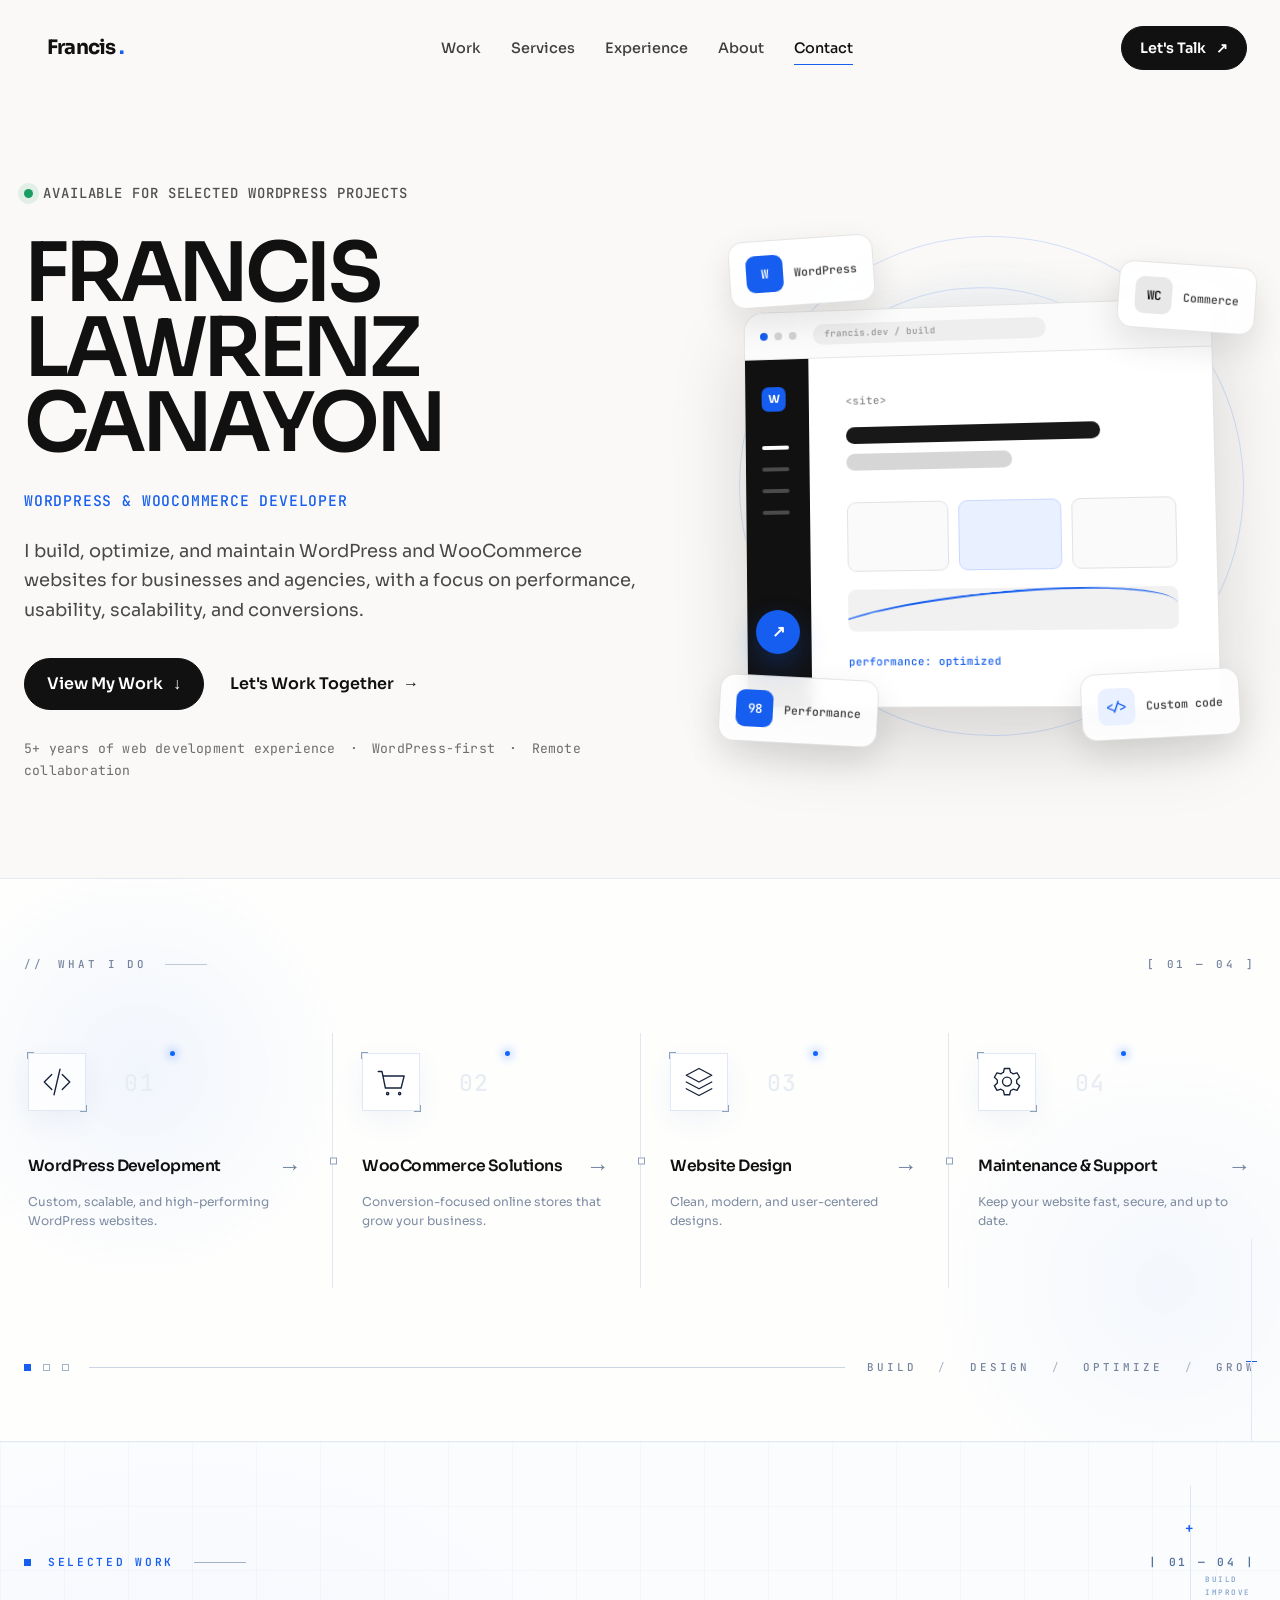
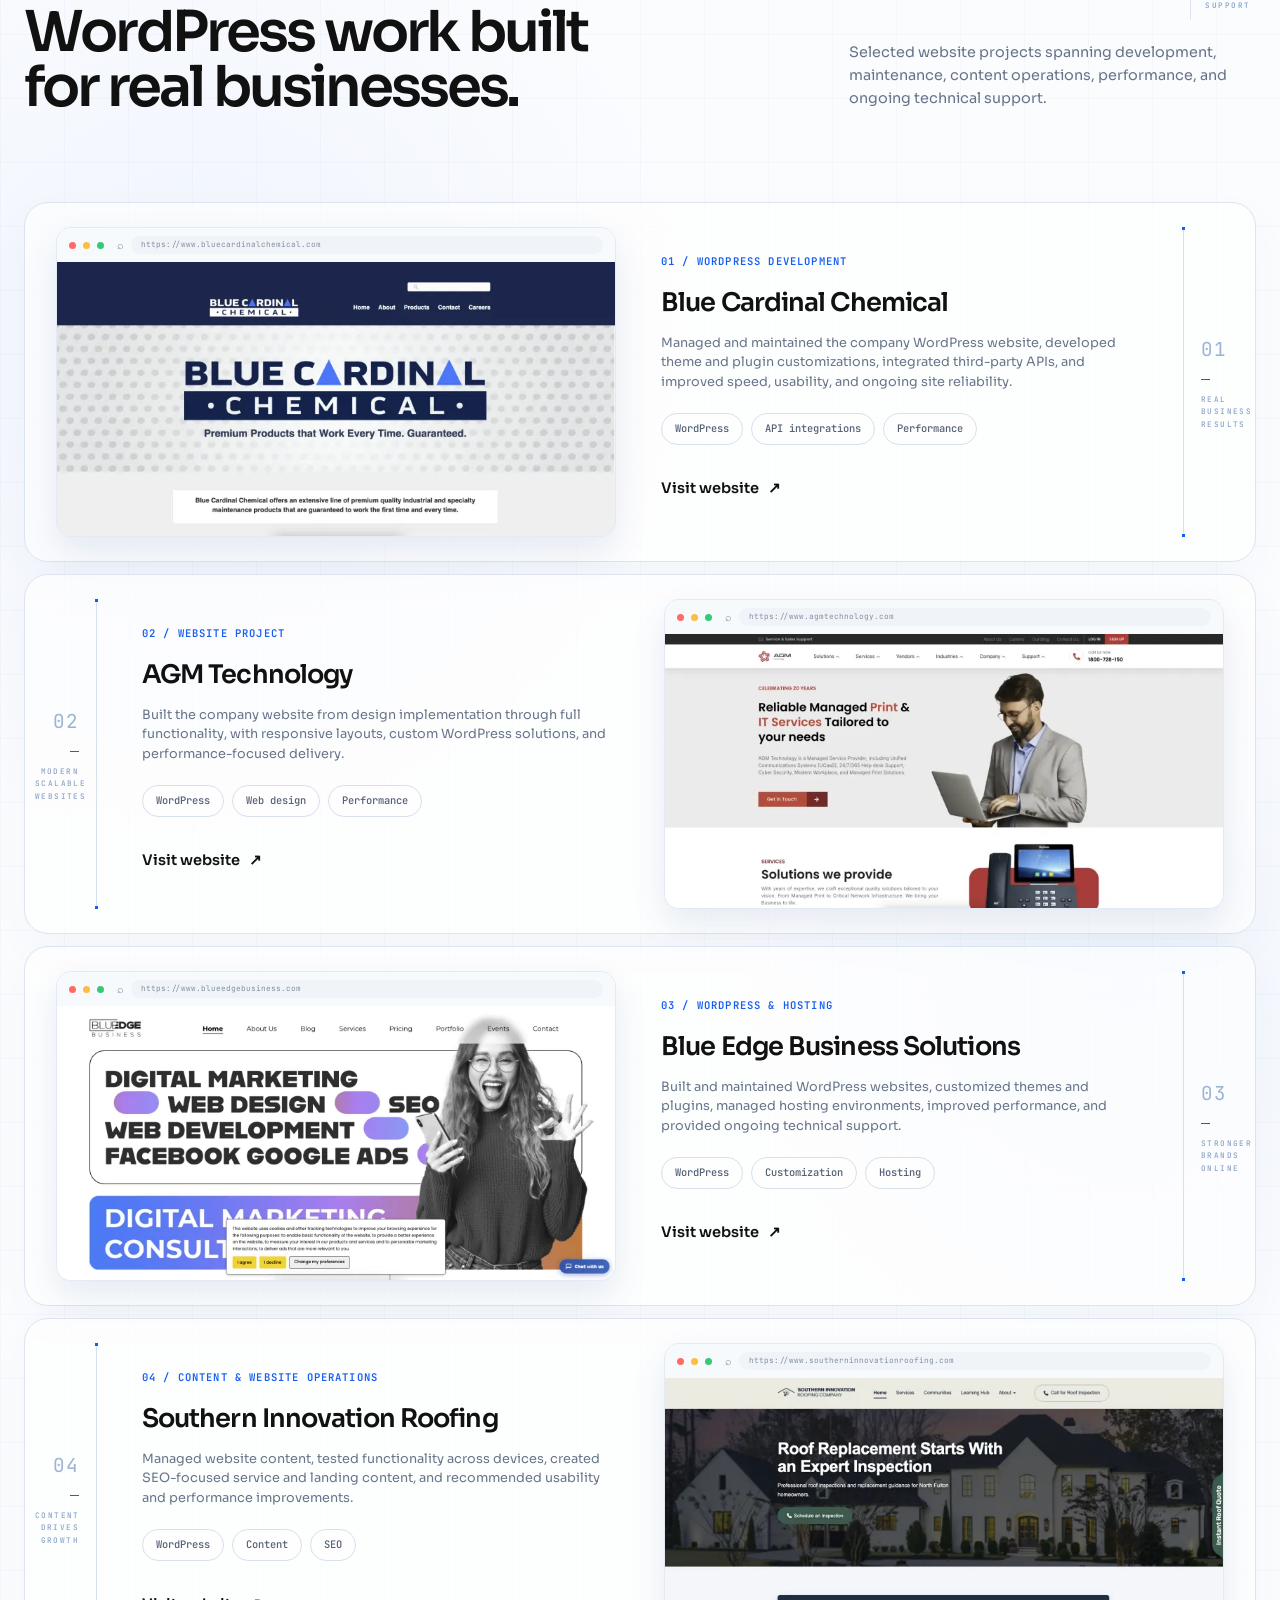
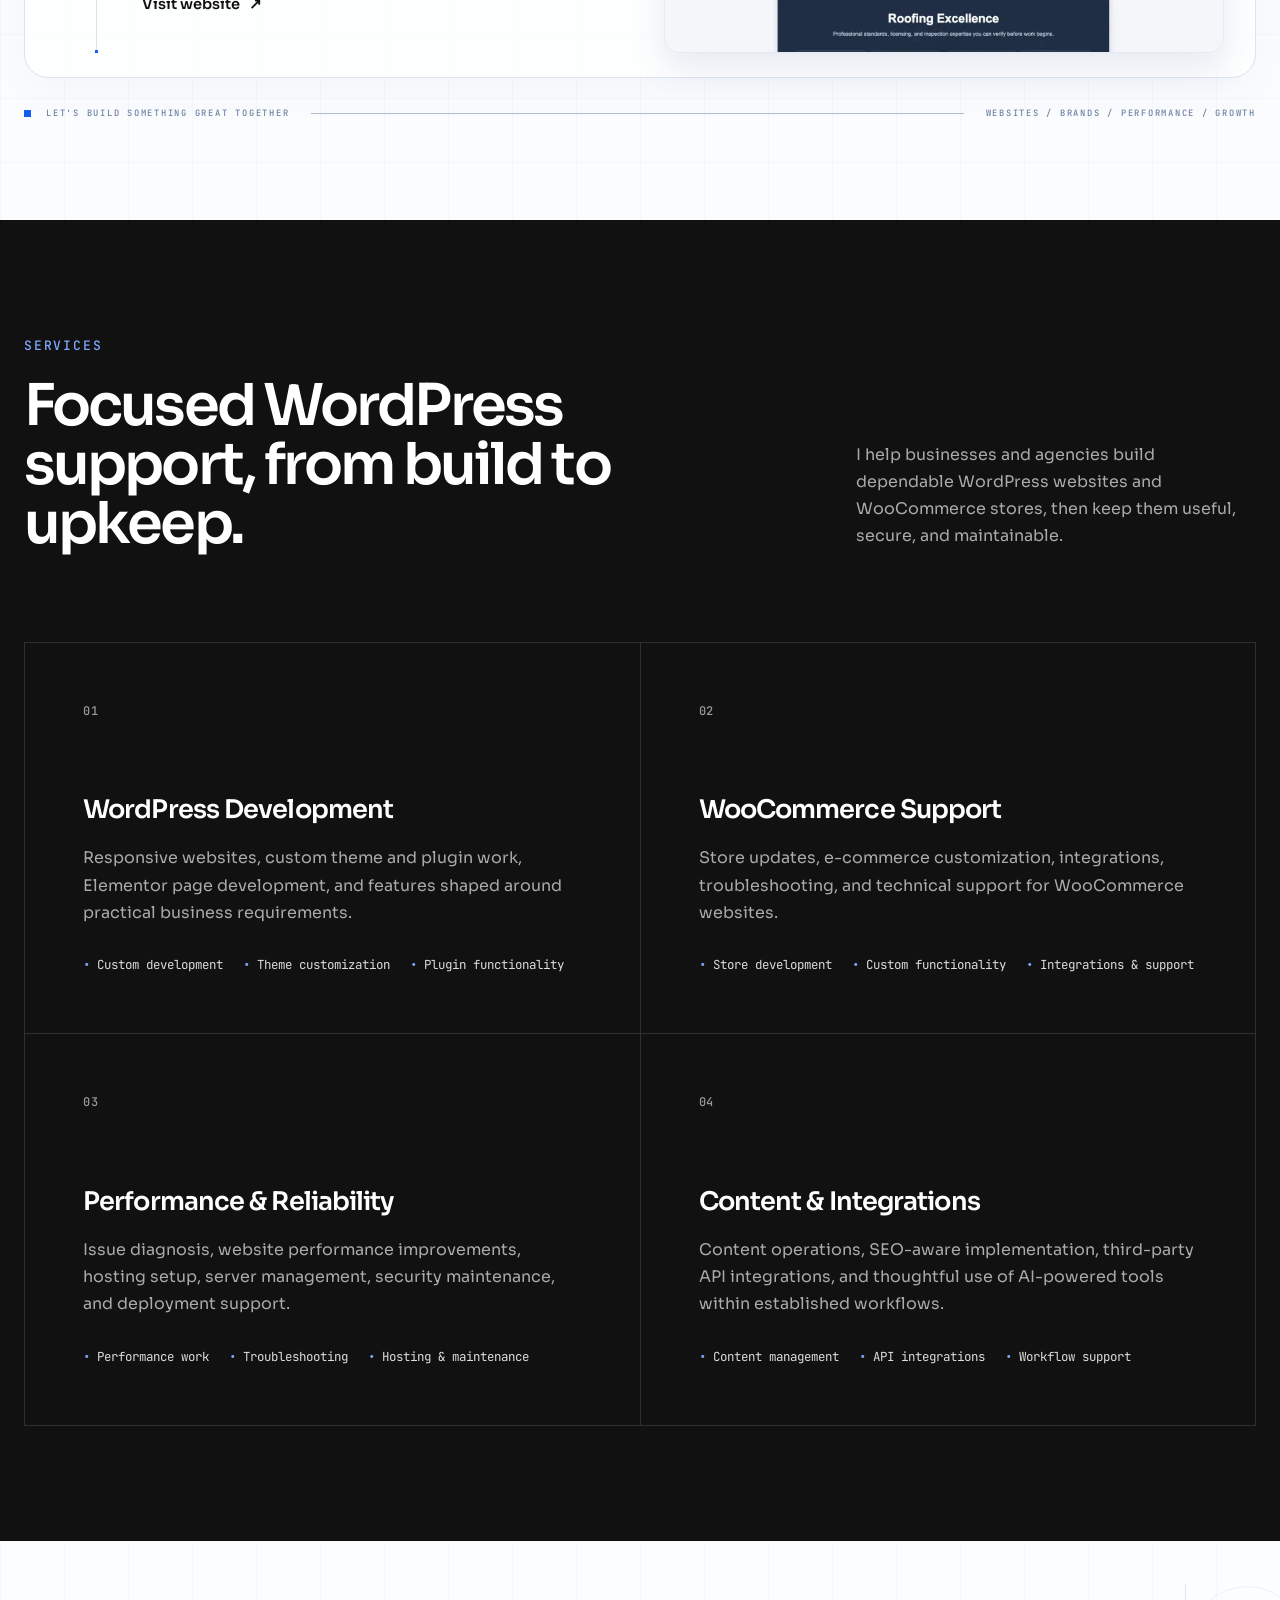
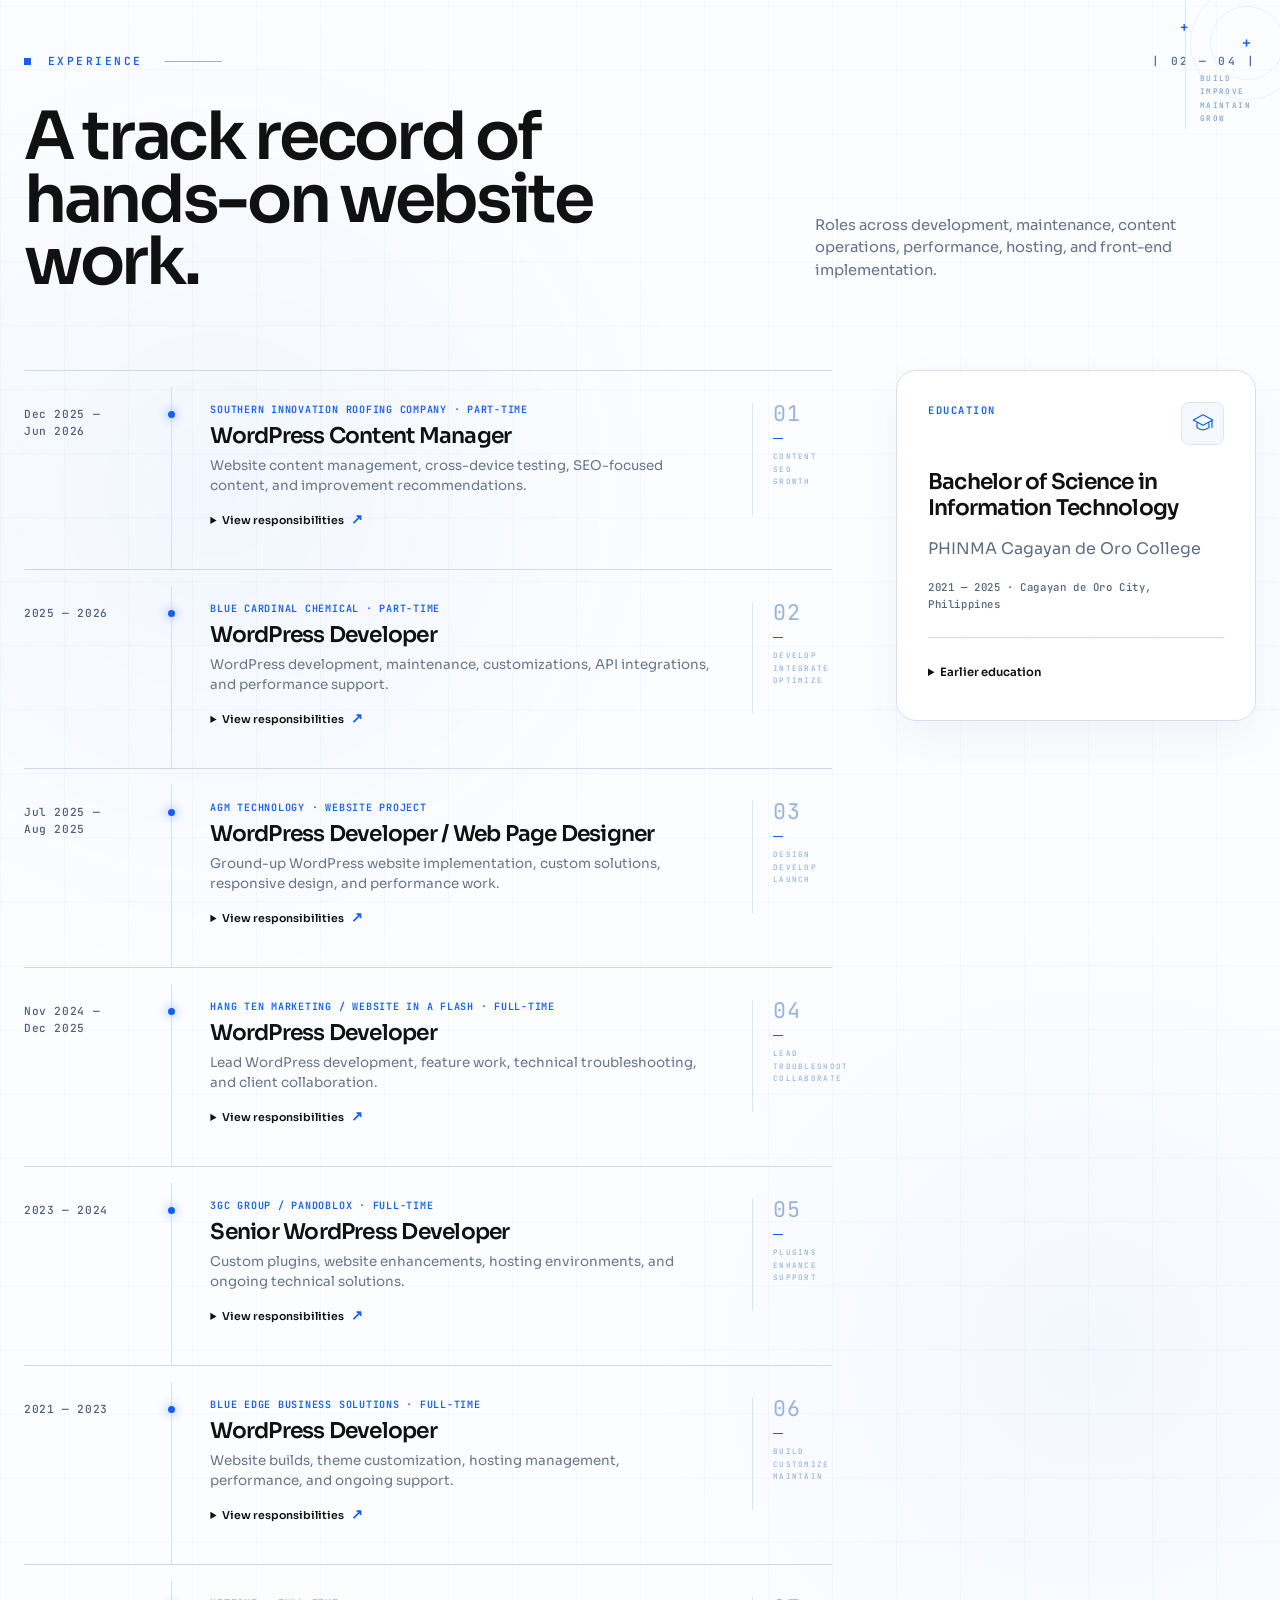
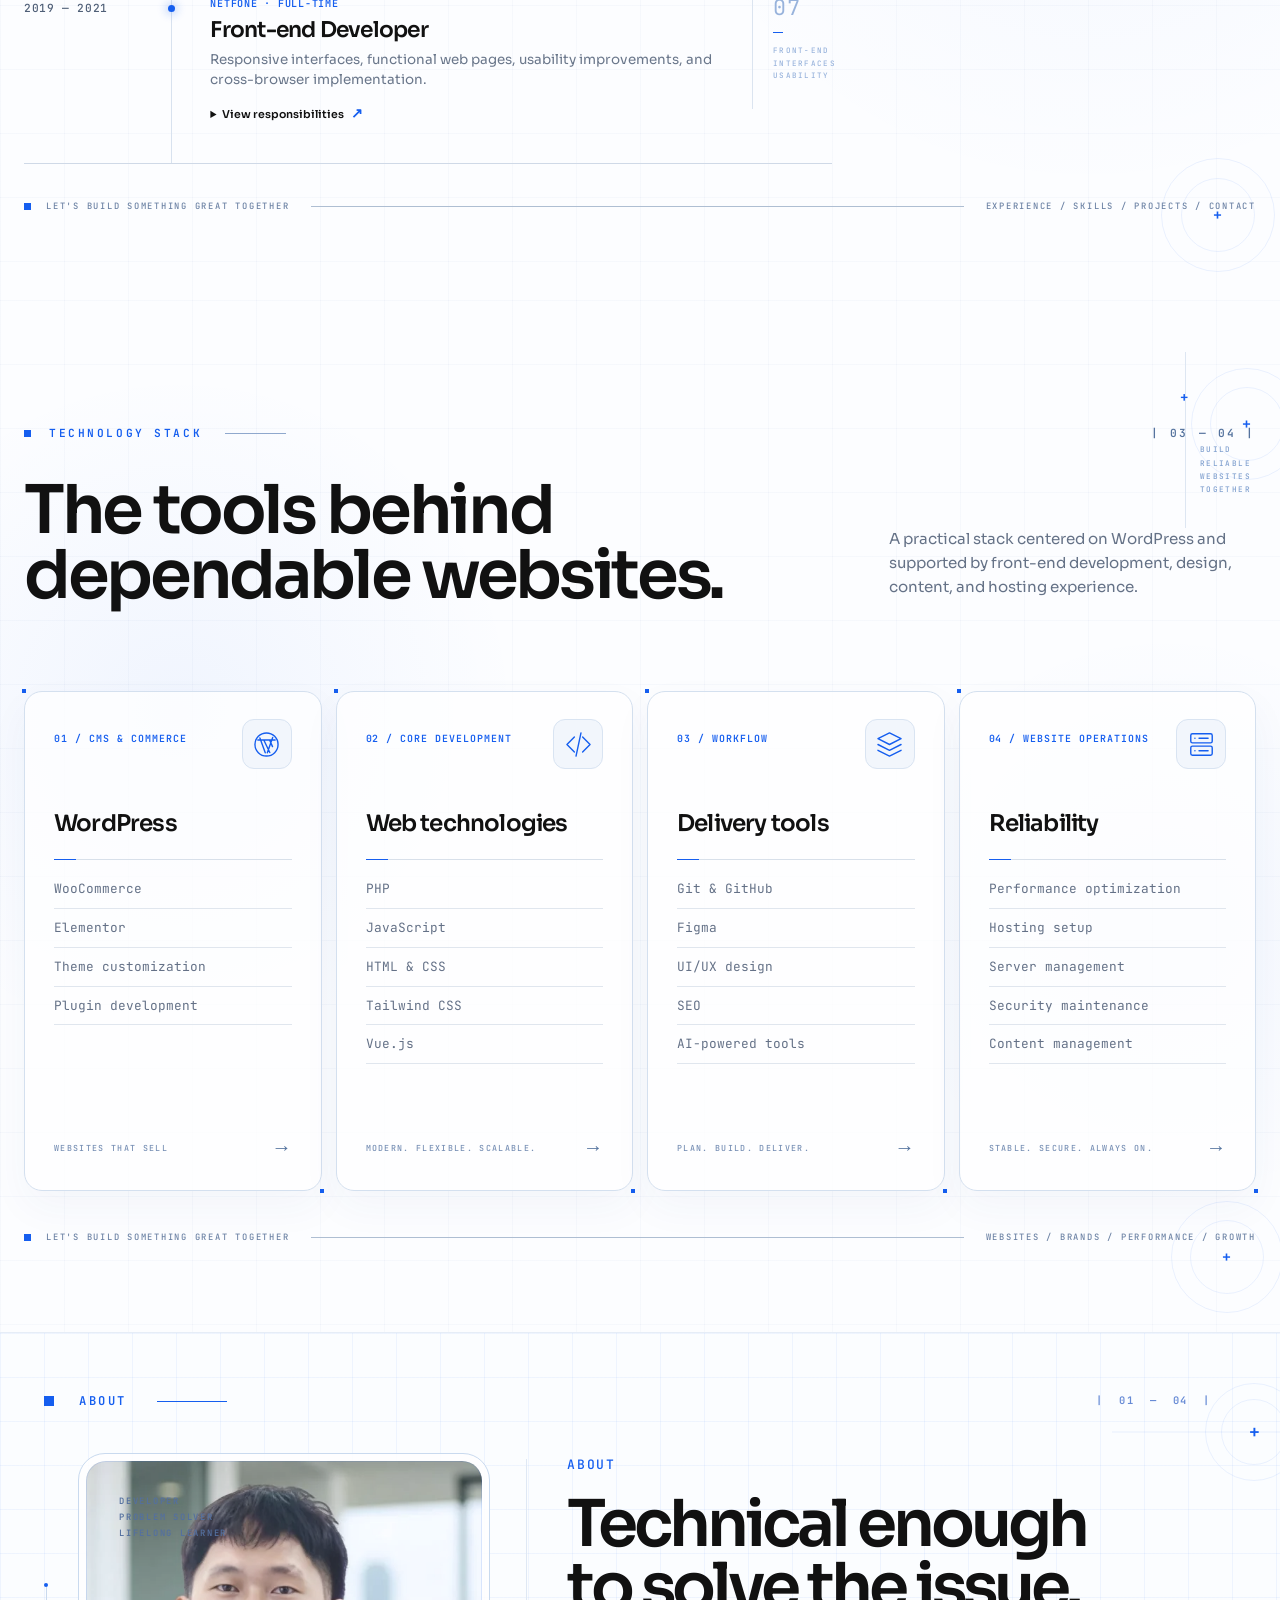
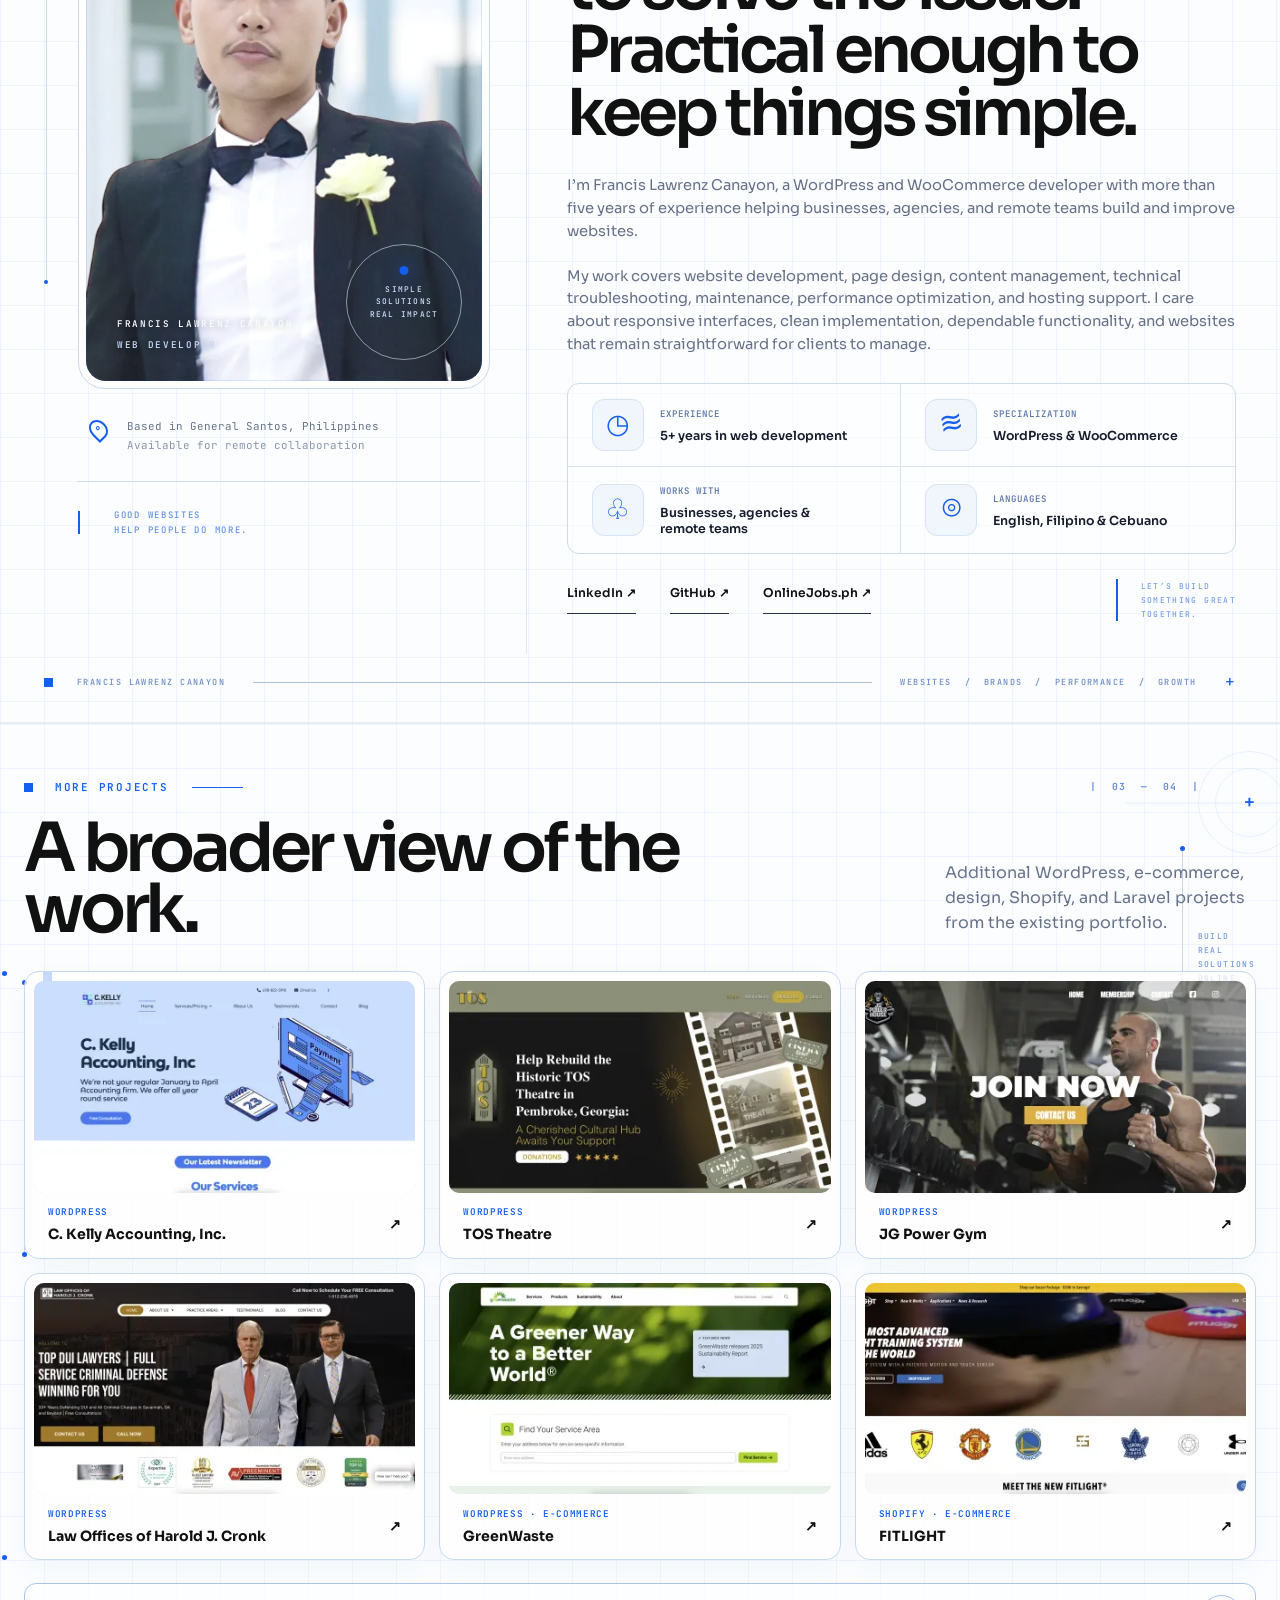
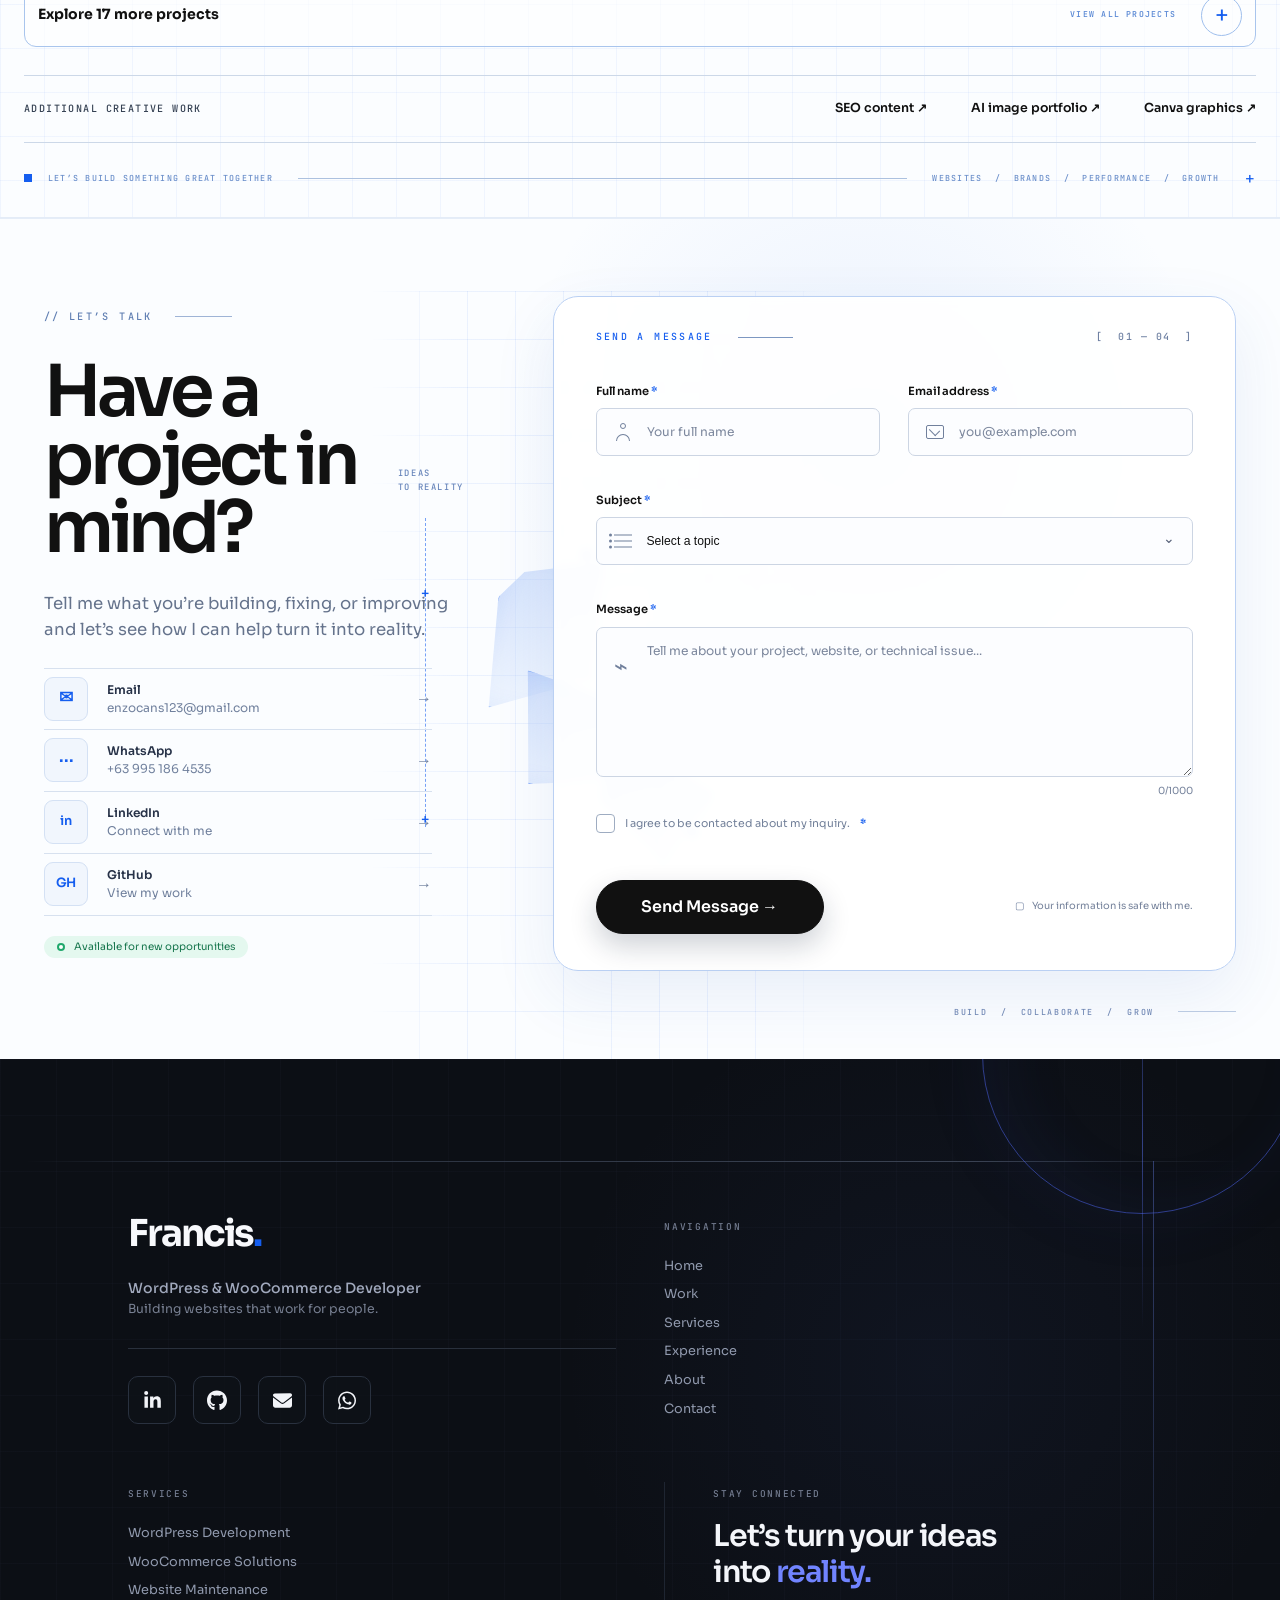
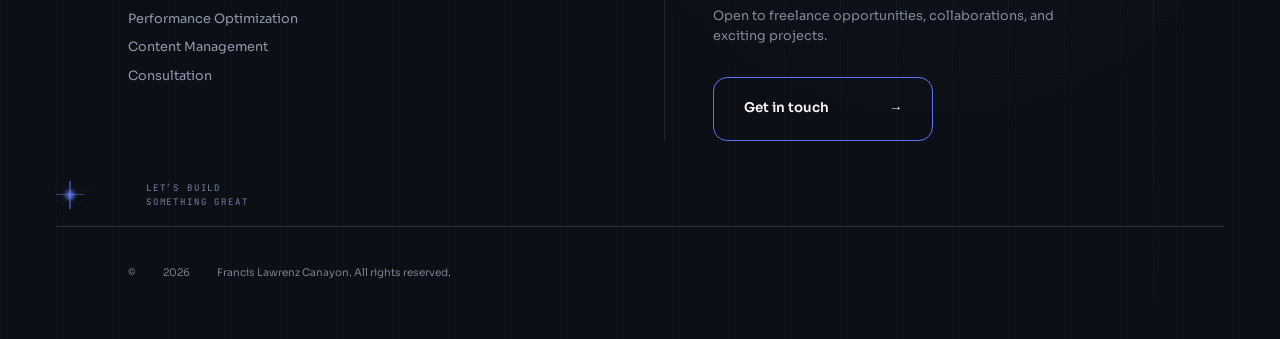
==== commit 66ee29d3: "Add scroll to top" ====
--- a/index.html
+++ b/index.html
@@ -515,7 +515,17 @@
       </div>
     </div>
   </footer>
-  <a class="footer-scroll" href="#hero" aria-label="Scroll to the top"><i aria-hidden="true"></i><span>Scroll<br>to top</span></a>
+  <button class="footer-scroll" type="button" aria-label="Scroll back to top" data-back-to-top>
+    <span class="footer-scroll__inner" aria-hidden="true">
+      <span class="footer-scroll__arrow"></span>
+      <span class="footer-scroll__track">
+        <span class="footer-scroll__fill"></span>
+        <span class="footer-scroll__energy"></span>
+        <span class="footer-scroll__node"></span>
+      </span>
+      <span class="footer-scroll__label">Scroll<br>to top</span>
+    </span>
+  </button>
   <script src="/assets/js/netlify-form.js" defer></script>
   <script src="/assets/js/main.js" defer></script>
   <script src="/assets/js/hero-3d.js" defer></script>
--- a/assets/css/main.css
+++ b/assets/css/main.css
@@ -1032,10 +1032,106 @@
 .footer-build-note i::before { width: 1px; height: 28px; }
 .footer-build-note i::after { width: 8px; height: 8px; border-radius: 50%; filter: blur(2px); }
 .footer-build-note p { margin: 0; }
-.footer-scroll { position: fixed; z-index: 85; right: 18px; bottom: 82px; display: flex; width: 60px; height: 218px; padding: 16px 0; border: 1px solid rgba(106, 127, 176, 0.22); border-radius: 30px; flex-direction: column; align-items: center; justify-content: flex-end; gap: 14px; color: #a3acc0; background: rgba(12, 15, 21, 0.88); box-shadow: 0 12px 34px rgba(11, 18, 34, 0.2); backdrop-filter: blur(12px); font-size: 0.52rem; font-weight: 500; letter-spacing: 0.12em; line-height: 1.5; text-align: center; transition: color 180ms ease, border-color 180ms ease, background 180ms ease, transform 180ms ease; }
-.footer-scroll i { position: relative; width: 1px; height: 105px; background: linear-gradient(transparent, #6074d9); }
-.footer-scroll i::after { position: absolute; right: -4px; bottom: 0; width: 9px; height: 9px; border-radius: 50%; content: ""; background: #6e83ff; box-shadow: 0 0 18px rgba(87, 112, 255, 0.65); }
-.footer-scroll:hover { color: #fff; border-color: #536eea; background: #111725; transform: translateY(-3px); }
+.footer-scroll {
+  --scroll-progress: 0%;
+  --scroll-travel: -10px;
+  --magnetic-x: 0px;
+  --magnetic-y: 0px;
+  --mouse-x: 50%;
+  --mouse-y: 50%;
+  position: fixed;
+  z-index: 85;
+  right: 18px;
+  bottom: calc(82px + env(safe-area-inset-bottom, 0px));
+  display: block;
+  width: 60px;
+  height: 218px;
+  padding: 0;
+  overflow: hidden;
+  border: 1px solid rgba(106, 127, 176, 0.26);
+  border-radius: 30px;
+  color: #9ca6ba;
+  background: rgba(12, 15, 21, 0.9);
+  box-shadow: 0 12px 34px rgba(11, 18, 34, 0.2);
+  opacity: 0;
+  pointer-events: none;
+  transform: translateY(10px) scale(0.985);
+  backdrop-filter: blur(12px);
+  cursor: pointer;
+  -webkit-tap-highlight-color: transparent;
+  transition: opacity 260ms ease, transform 360ms cubic-bezier(0.2, 0.75, 0.25, 1), border-color 360ms ease, color 360ms ease;
+}
+.footer-scroll::before,
+.footer-scroll::after { position: absolute; content: ""; pointer-events: none; opacity: 0; transition: opacity 380ms ease; }
+.footer-scroll::before { inset: 0; background: radial-gradient(circle at var(--mouse-x) var(--mouse-y), rgba(84, 118, 255, 0.13), transparent 38%); }
+.footer-scroll::after { inset: -1px; border: 1px solid rgba(91, 117, 255, 0.55); border-radius: inherit; box-shadow: inset 0 0 16px rgba(64, 94, 232, 0.08); }
+.footer-scroll.is-visible { opacity: 1; pointer-events: auto; transform: translateY(0) scale(1); }
+.footer-scroll__inner { position: relative; z-index: 1; display: flex; width: 100%; height: 100%; padding: 20px 0 17px; flex-direction: column; align-items: center; transform: translate3d(var(--magnetic-x), var(--magnetic-y), 0); transition: transform 180ms cubic-bezier(0.2, 0.75, 0.25, 1); }
+.footer-scroll__arrow { position: relative; width: 11px; height: 12px; flex: 0 0 12px; opacity: 0.72; filter: drop-shadow(0 0 0 rgba(110, 133, 255, 0)); transform: translateY(0); transition: opacity 320ms ease, transform 420ms cubic-bezier(0.2, 0.8, 0.2, 1), filter 320ms ease; }
+.footer-scroll__arrow::before,
+.footer-scroll__arrow::after { position: absolute; content: ""; background: #8b9bda; transition: background 320ms ease; }
+.footer-scroll__arrow::before { top: 1px; left: 5px; width: 1px; height: 11px; }
+.footer-scroll__arrow::after { top: 1px; left: 2px; width: 7px; height: 7px; border-top: 1px solid #8b9bda; border-left: 1px solid #8b9bda; background: none; transform: rotate(45deg); }
+.footer-scroll__track { position: relative; width: 1px; height: 105px; margin: 10px 0 13px; flex: 0 0 105px; background: rgba(115, 133, 176, 0.22); }
+.footer-scroll__fill { position: absolute; top: 0; left: 0; width: 1px; height: clamp(4px, var(--scroll-progress), 100%); background: linear-gradient(#7186f7, #506bdc); box-shadow: 0 0 5px rgba(86, 113, 255, 0.34); opacity: 0.68; transition: opacity 320ms ease, filter 320ms ease; }
+.footer-scroll__node { position: absolute; z-index: 2; top: clamp(0px, var(--scroll-progress), calc(100% - 9px)); left: -4px; width: 9px; height: 9px; border: 1px solid rgba(164, 179, 255, 0.75); border-radius: 50%; background: #6980f6; box-shadow: 0 0 12px rgba(87, 112, 255, 0.58); transform: translateY(-1px); transition: background 280ms ease, box-shadow 280ms ease; }
+.footer-scroll__node::after { position: absolute; inset: -1px; border: 1px solid #7189ff; border-radius: inherit; content: ""; opacity: 0; transform: scale(1); }
+.footer-scroll__energy { position: absolute; z-index: 3; top: clamp(0px, var(--scroll-progress), calc(100% - 9px)); left: -1px; width: 3px; height: 19px; border-radius: 3px; background: linear-gradient(transparent, #aebcff, #fff); box-shadow: 0 0 8px #6e86ff; opacity: 0; transform: translateY(-50%); }
+.footer-scroll__label { margin-top: auto; font: 500 0.52rem/1.5 var(--font-mono); letter-spacing: 0.12em; text-align: center; text-transform: uppercase; transition: color 320ms ease, letter-spacing 360ms ease, opacity 320ms ease; }
+.footer-scroll:focus-visible { color: #f5f7ff; border-color: #5f76eb; outline: 2px solid #6f86ff; outline-offset: 4px; transform: translateY(0) scale(1.02); }
+.footer-scroll:focus-visible::before,
+.footer-scroll:focus-visible::after { opacity: 1; }
+.footer-scroll:focus-visible .footer-scroll__arrow { opacity: 1; filter: drop-shadow(0 0 5px rgba(110, 133, 255, 0.8)); transform: translateY(-4px); }
+.footer-scroll:focus-visible .footer-scroll__arrow::before { background: #aebaff; }
+.footer-scroll:focus-visible .footer-scroll__arrow::after { border-color: #aebaff; }
+.footer-scroll:focus-visible .footer-scroll__fill { opacity: 1; filter: brightness(1.18); }
+.footer-scroll:focus-visible .footer-scroll__node { background: #8da0ff; box-shadow: 0 0 16px rgba(87, 112, 255, 0.9); }
+.footer-scroll:focus-visible .footer-scroll__energy { animation: scroll-energy-activate 520ms cubic-bezier(0.25, 0.7, 0.2, 1); }
+.footer-scroll:focus-visible .footer-scroll__label { letter-spacing: 0.145em; }
+.footer-scroll:active { transform: translateY(0) scale(0.97); transition-duration: 80ms; }
+.footer-scroll.is-launching { animation: scroll-control-press 420ms cubic-bezier(0.2, 0.8, 0.2, 1); }
+.footer-scroll.is-launching .footer-scroll__node::after { animation: scroll-node-ring 480ms ease-out; }
+.footer-scroll.is-launching .footer-scroll__energy { animation: scroll-energy-launch 430ms cubic-bezier(0.25, 0.7, 0.2, 1); }
+.footer-scroll.is-launching .footer-scroll__arrow { animation: scroll-arrow-launch 470ms ease-out; }
+
+@keyframes scroll-control-press {
+  0%, 100% { transform: translateY(0) scale(1); }
+  18% { transform: translateY(0) scale(0.97); }
+  52% { transform: translateY(0) scale(1.015); }
+}
+@keyframes scroll-node-ring {
+  0% { opacity: 0.8; transform: scale(1); }
+  100% { opacity: 0; transform: scale(3.4); }
+}
+@keyframes scroll-energy-launch {
+  0% { opacity: 0; transform: translateY(-25%); }
+  18% { opacity: 1; }
+  100% { opacity: 0; transform: translateY(var(--scroll-travel)); }
+}
+@keyframes scroll-arrow-launch {
+  0% { opacity: 1; transform: translateY(-4px); }
+  48% { opacity: 0; transform: translateY(-10px); }
+  100% { opacity: 0.9; transform: translateY(0); }
+}
+
+@media (hover: hover) and (pointer: fine) {
+  .footer-scroll:hover { color: #f5f7ff; border-color: #5f76eb; transform: translateY(0) scale(1.02); }
+  .footer-scroll:hover::before,
+  .footer-scroll:hover::after { opacity: 1; }
+  .footer-scroll:hover .footer-scroll__arrow { opacity: 1; filter: drop-shadow(0 0 5px rgba(110, 133, 255, 0.8)); transform: translateY(-4px); }
+  .footer-scroll:hover .footer-scroll__arrow::before { background: #aebaff; }
+  .footer-scroll:hover .footer-scroll__arrow::after { border-color: #aebaff; }
+  .footer-scroll:hover .footer-scroll__fill { opacity: 1; filter: brightness(1.18); }
+  .footer-scroll:hover .footer-scroll__node { background: #8da0ff; box-shadow: 0 0 16px rgba(87, 112, 255, 0.9); }
+  .footer-scroll:hover .footer-scroll__energy { animation: scroll-energy-activate 520ms cubic-bezier(0.25, 0.7, 0.2, 1); }
+  .footer-scroll:hover .footer-scroll__label { letter-spacing: 0.145em; }
+}
+
+@keyframes scroll-energy-activate {
+  0% { opacity: 0; transform: translateY(-25%); }
+  20% { opacity: 0.85; }
+  100% { opacity: 0; transform: translateY(var(--scroll-travel)); }
+}
 .footer-bottom { display: flex; min-height: 75px; padding: 37px 80px 0; border-top: 1px solid #2b3240; align-items: flex-start; justify-content: space-between; gap: 40px; color: #777f91; font-size: 0.65rem; }
 .footer-bottom p { display: flex; margin: 0; align-items: center; gap: 27px; }
 .footer-bottom p i { width: 1px; height: 25px; background: #454d5d; }
@@ -1050,10 +1146,6 @@
 .footer-grid nav a { min-height: 40px; padding: 7px 0; color: #d7d7d7; font-size: 0.75rem; }
 .footer-grid nav a:hover { color: #fff; }
 .footer-meta { margin: 0; justify-self: end; font-size: 0.68rem; line-height: 1.7; text-align: right; }
-.back-to-top { position: fixed; z-index: 80; right: 24px; bottom: 24px; display: grid; width: 48px; height: 48px; border: 1px solid rgba(17,17,17,0.12); border-radius: 50%; place-items: center; color: #fff; background: var(--ink); box-shadow: 0 10px 28px rgba(17,17,17,0.16); opacity: 0; pointer-events: none; transform: translateY(12px); transition: opacity 200ms ease, transform 200ms ease, background 200ms ease; }
-.back-to-top.is-visible { opacity: 1; pointer-events: auto; transform: translateY(0); }
-.back-to-top:hover { background: var(--accent); }
-
 /* 404 */
 .error-page { display: flex; min-height: 100vh; flex-direction: column; }
 .error-page .site-header { position: absolute; }
@@ -1370,13 +1462,12 @@
   .footer-bottom p { flex-wrap: wrap; gap: 13px 18px; line-height: 1.6; }
   .footer-bottom p i { height: 16px; }
   .footer-orbit { top: -96px; right: -85px; width: 190px; height: 190px; }
-  .footer-scroll { right: 12px; bottom: 12px; width: 52px; height: 52px; padding: 0; border-radius: 50%; justify-content: center; gap: 0; }
-  .footer-scroll i { width: 10px; height: 10px; border-top: 2px solid #8293ff; border-left: 2px solid #8293ff; background: none; transform: translateY(3px) rotate(45deg); }
-  .footer-scroll i::after { display: none; }
-  .footer-scroll span { position: absolute; width: 1px; height: 1px; margin: -1px; overflow: hidden; clip: rect(0, 0, 0, 0); white-space: nowrap; }
+  .footer-scroll { right: calc(12px + env(safe-area-inset-right, 0px)); bottom: calc(12px + env(safe-area-inset-bottom, 0px)); width: 50px; height: 132px; border-radius: 25px; }
+  .footer-scroll__inner { padding: 15px 0 13px; }
+  .footer-scroll__track { height: 70px; margin: 8px 0 0; flex-basis: 70px; }
+  .footer-scroll__label { position: absolute; width: 1px; height: 1px; margin: -1px; overflow: hidden; clip: rect(0, 0, 0, 0); white-space: nowrap; }
   .footer-grid { grid-template-columns: 1fr; }
   .footer-meta { justify-self: start; text-align: left; }
-  .back-to-top { right: 14px; bottom: 14px; }
   .error-layout { grid-template-columns: 1fr; gap: 35px; }
   .error-code { font-size: 9rem; }
   .error-page .footer-grid { grid-template-columns: 1fr; }
@@ -1404,12 +1495,17 @@
 
 @media (hover: none), (pointer: coarse) {
   .cursor-scanner { display: none !important; }
+  .footer-scroll:active { color: #fff; border-color: #5f76eb; }
+  .footer-scroll:active::after { opacity: 1; }
 }
 
 @media (prefers-reduced-motion: reduce) {
   html { scroll-behavior: auto; }
   *, *::before, *::after { scroll-behavior: auto !important; animation-duration: 0.01ms !important; animation-iteration-count: 1 !important; transition-duration: 0.01ms !important; }
   .cursor-scanner { display: none !important; }
+  .footer-scroll, .footer-scroll__inner, .footer-scroll__arrow, .footer-scroll__fill, .footer-scroll__node, .footer-scroll__label { transform: none !important; transition-property: opacity, color, border-color, background !important; }
+  .footer-scroll__energy { display: none; }
+  .footer-scroll.is-launching, .footer-scroll.is-launching .footer-scroll__node::after, .footer-scroll.is-launching .footer-scroll__arrow { animation: none !important; }
   .featured-project::before, .featured-project::after, .project-card::before, .project-card::after { opacity: 0 !important; }
   .reveal-ready [data-reveal] { opacity: 1; transform: none; }
   .browser-card, .scene-tile, .scene-cursor { translate: none !important; transform: none !important; }
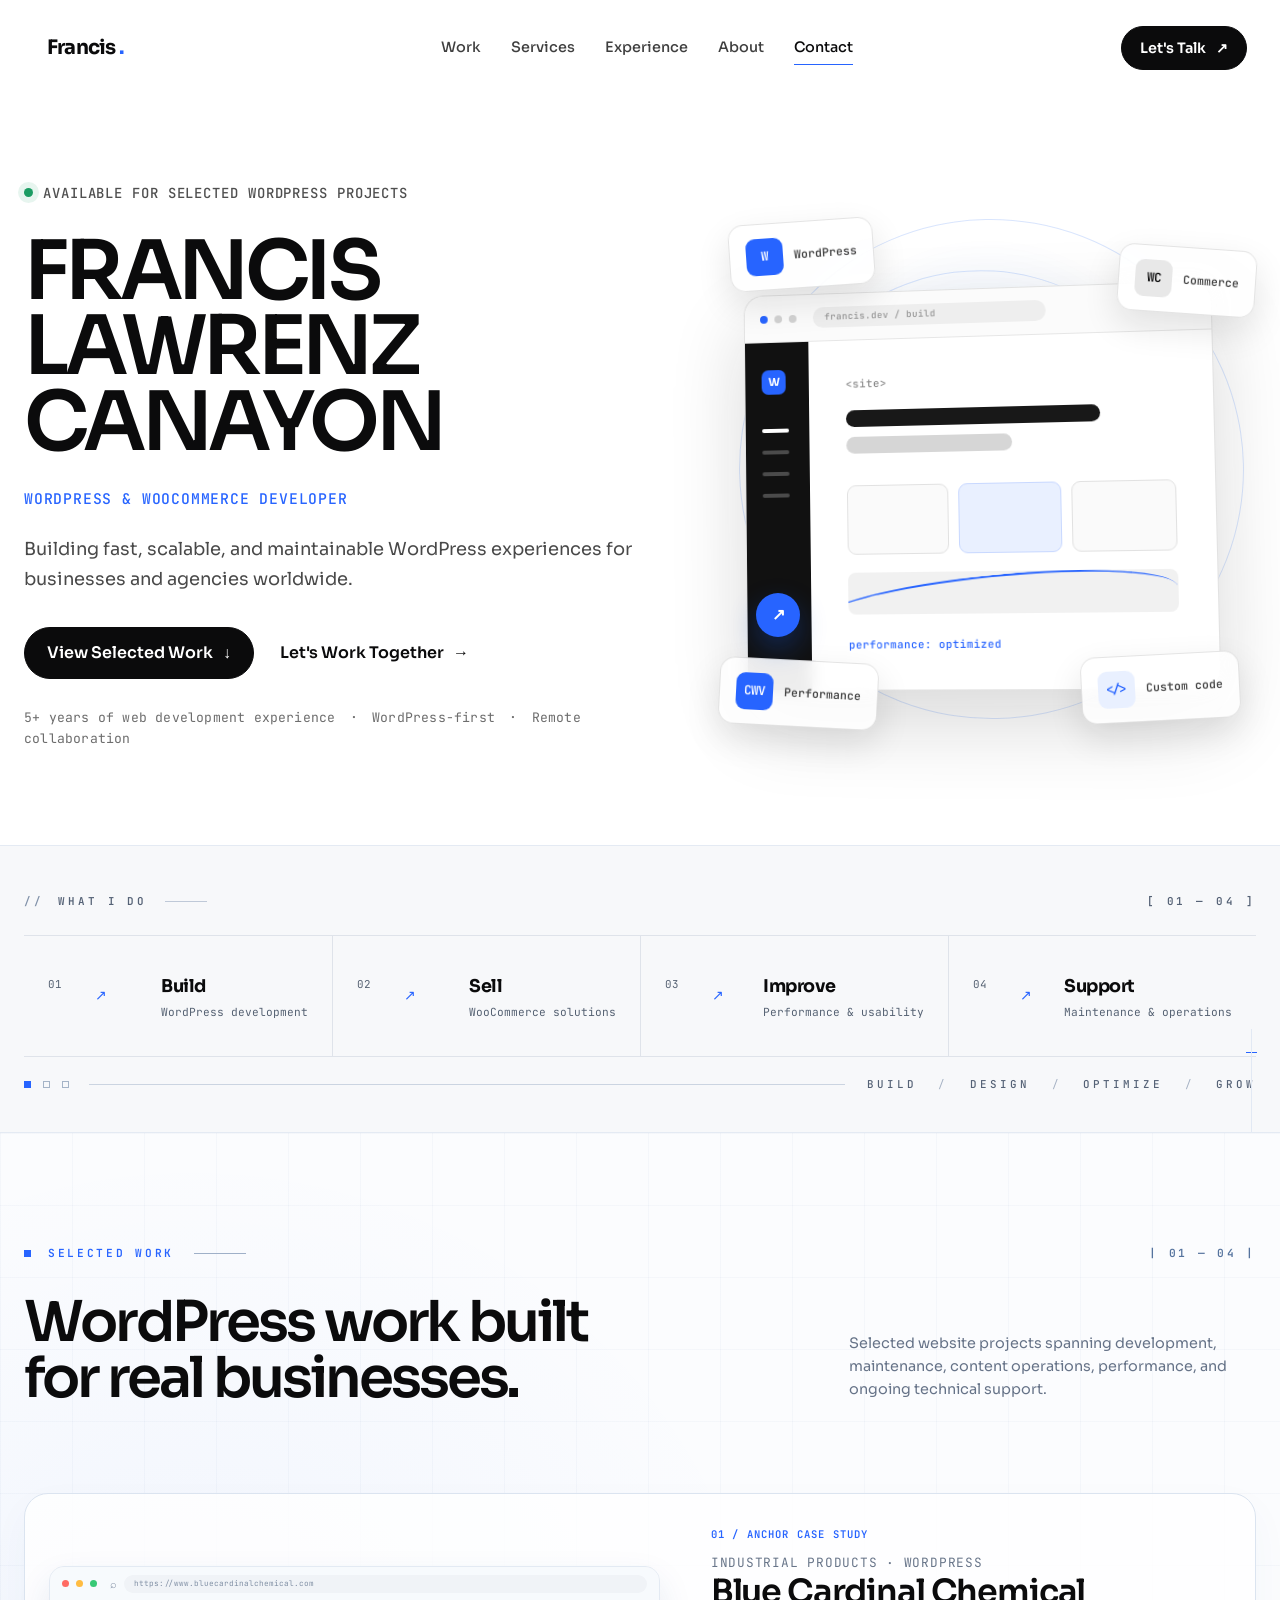
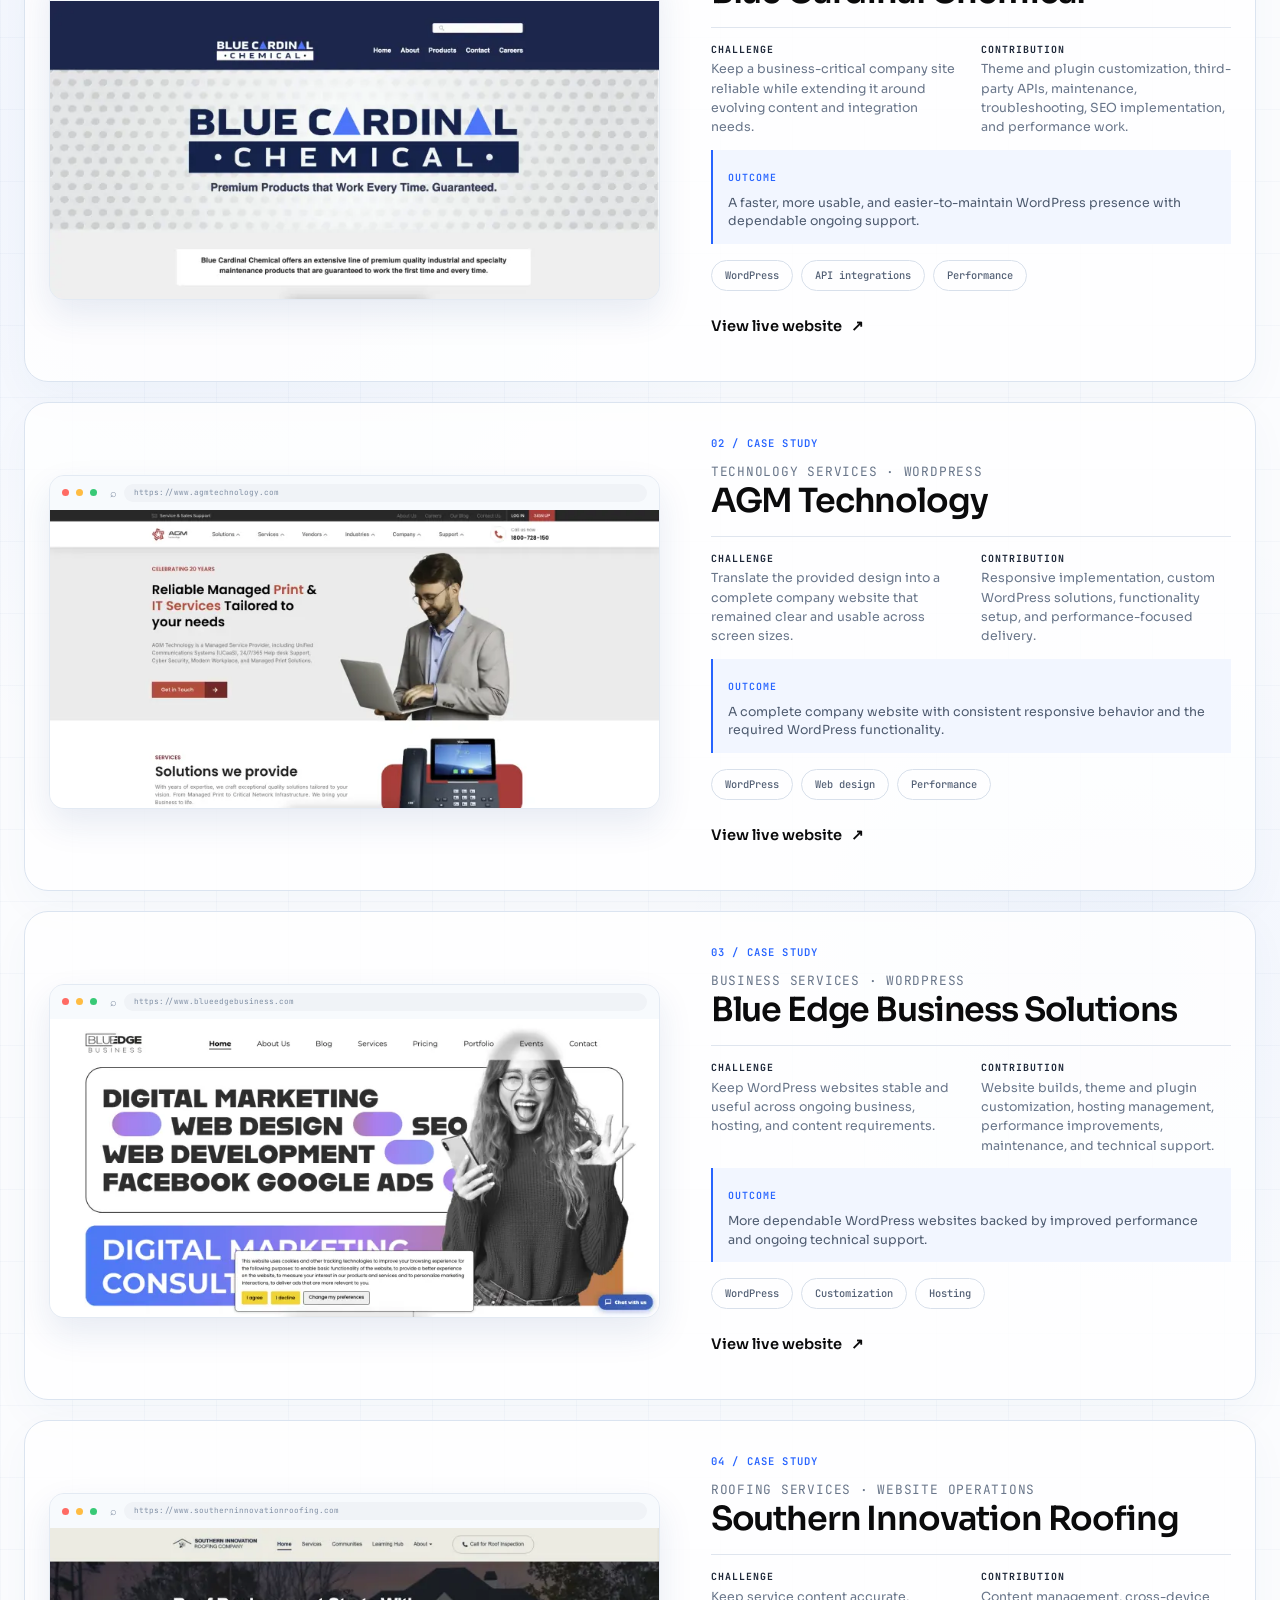
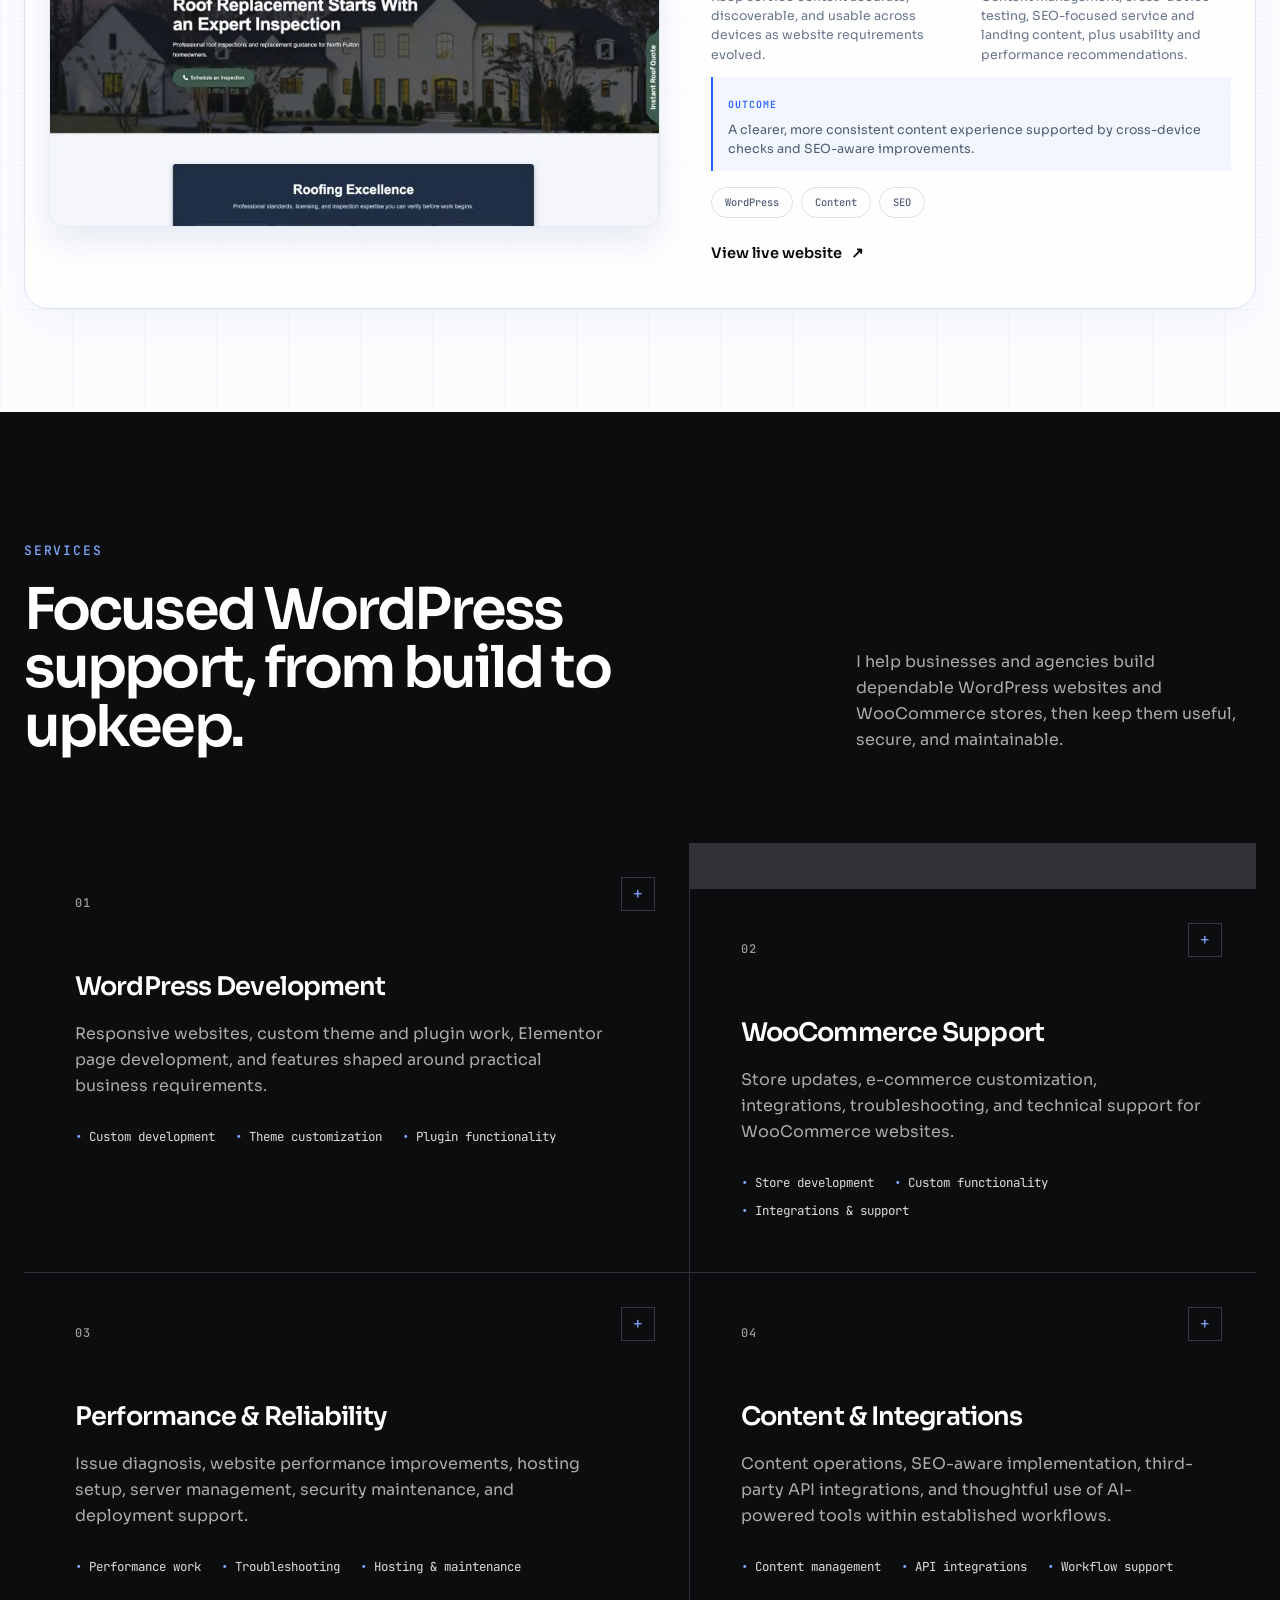
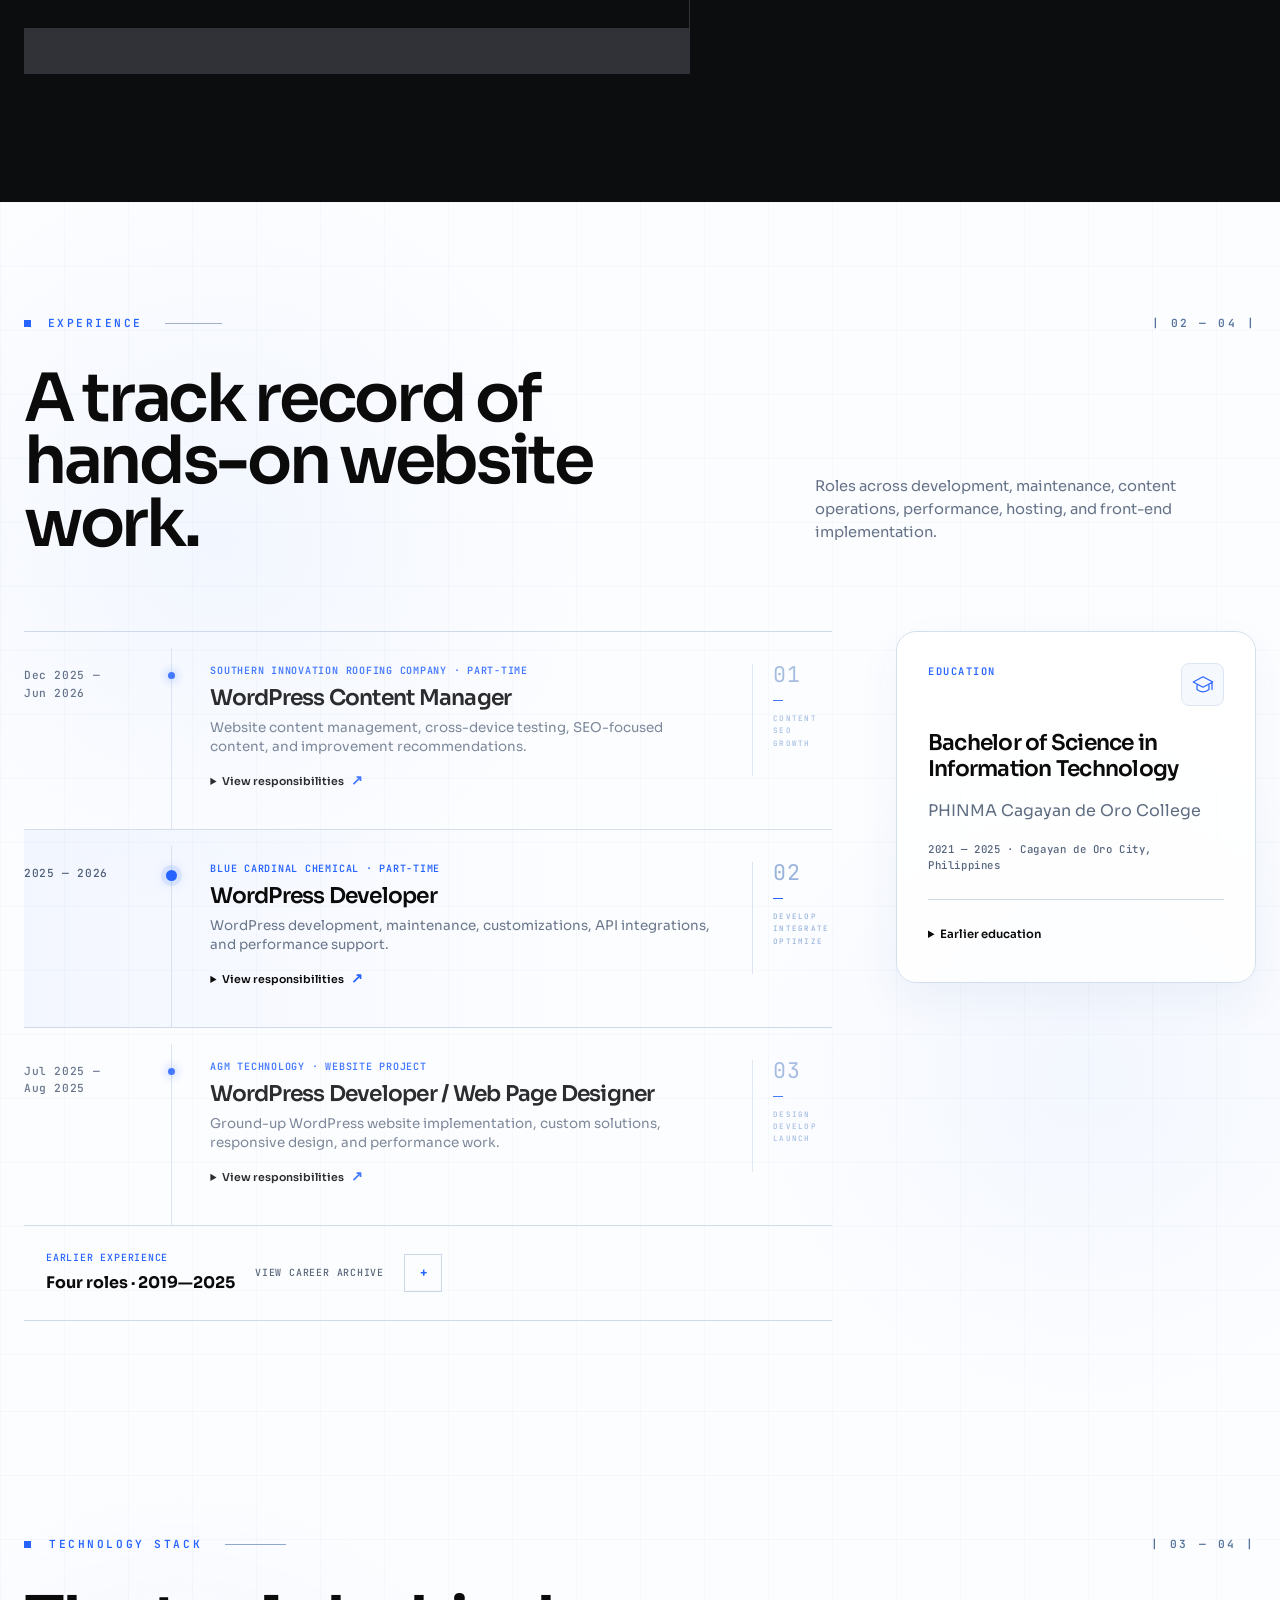
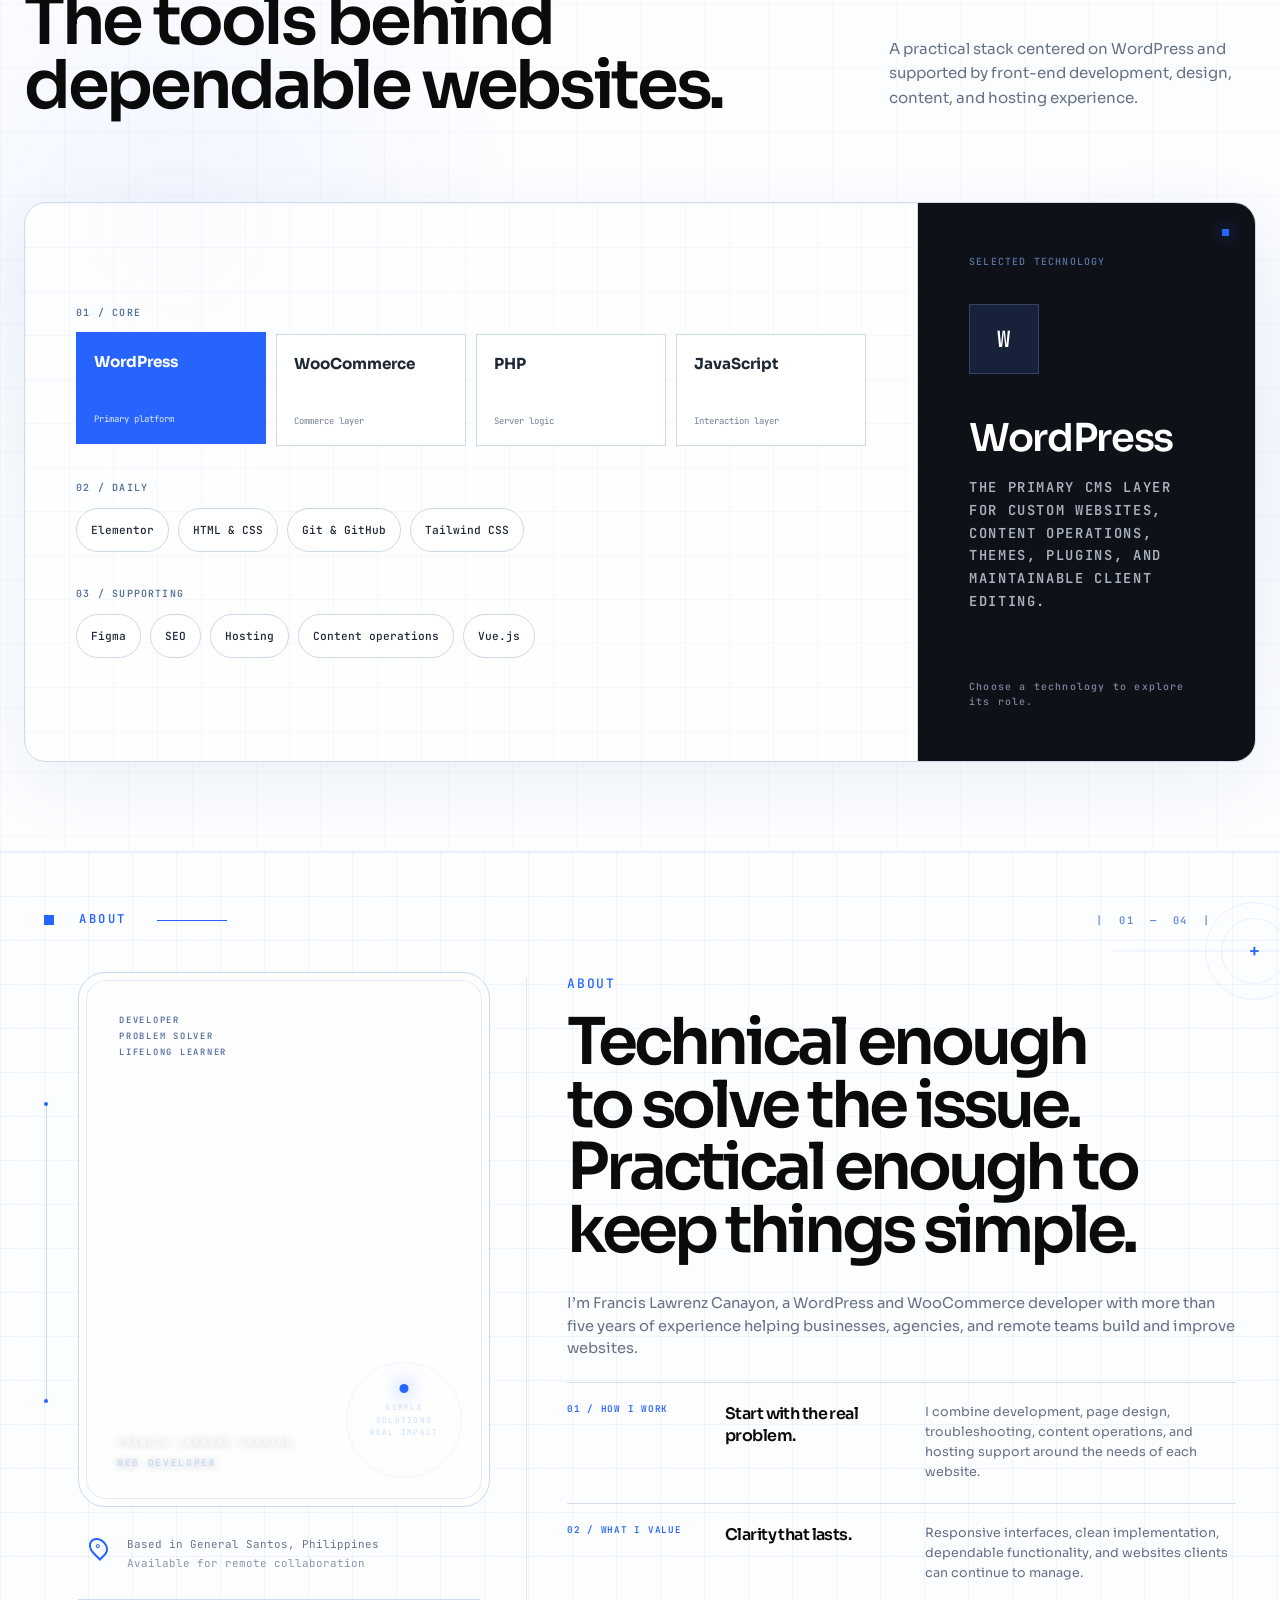
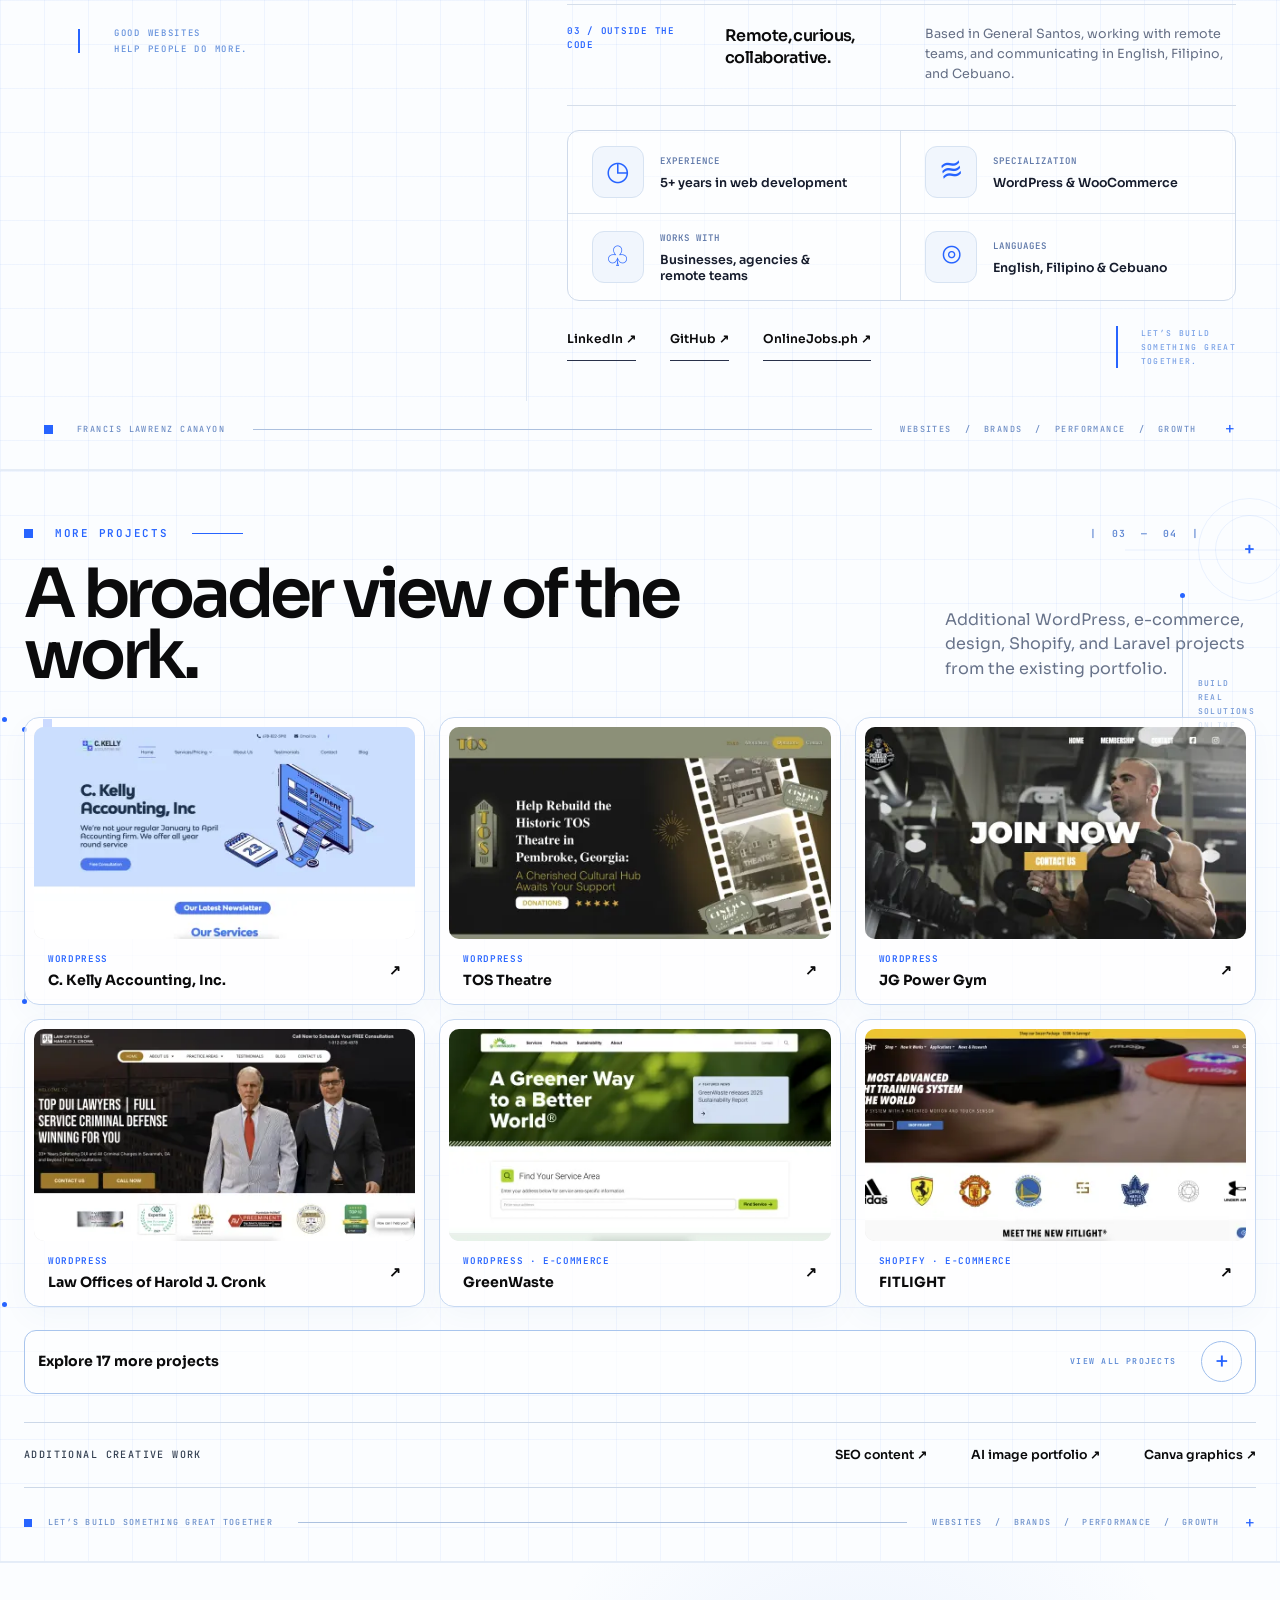
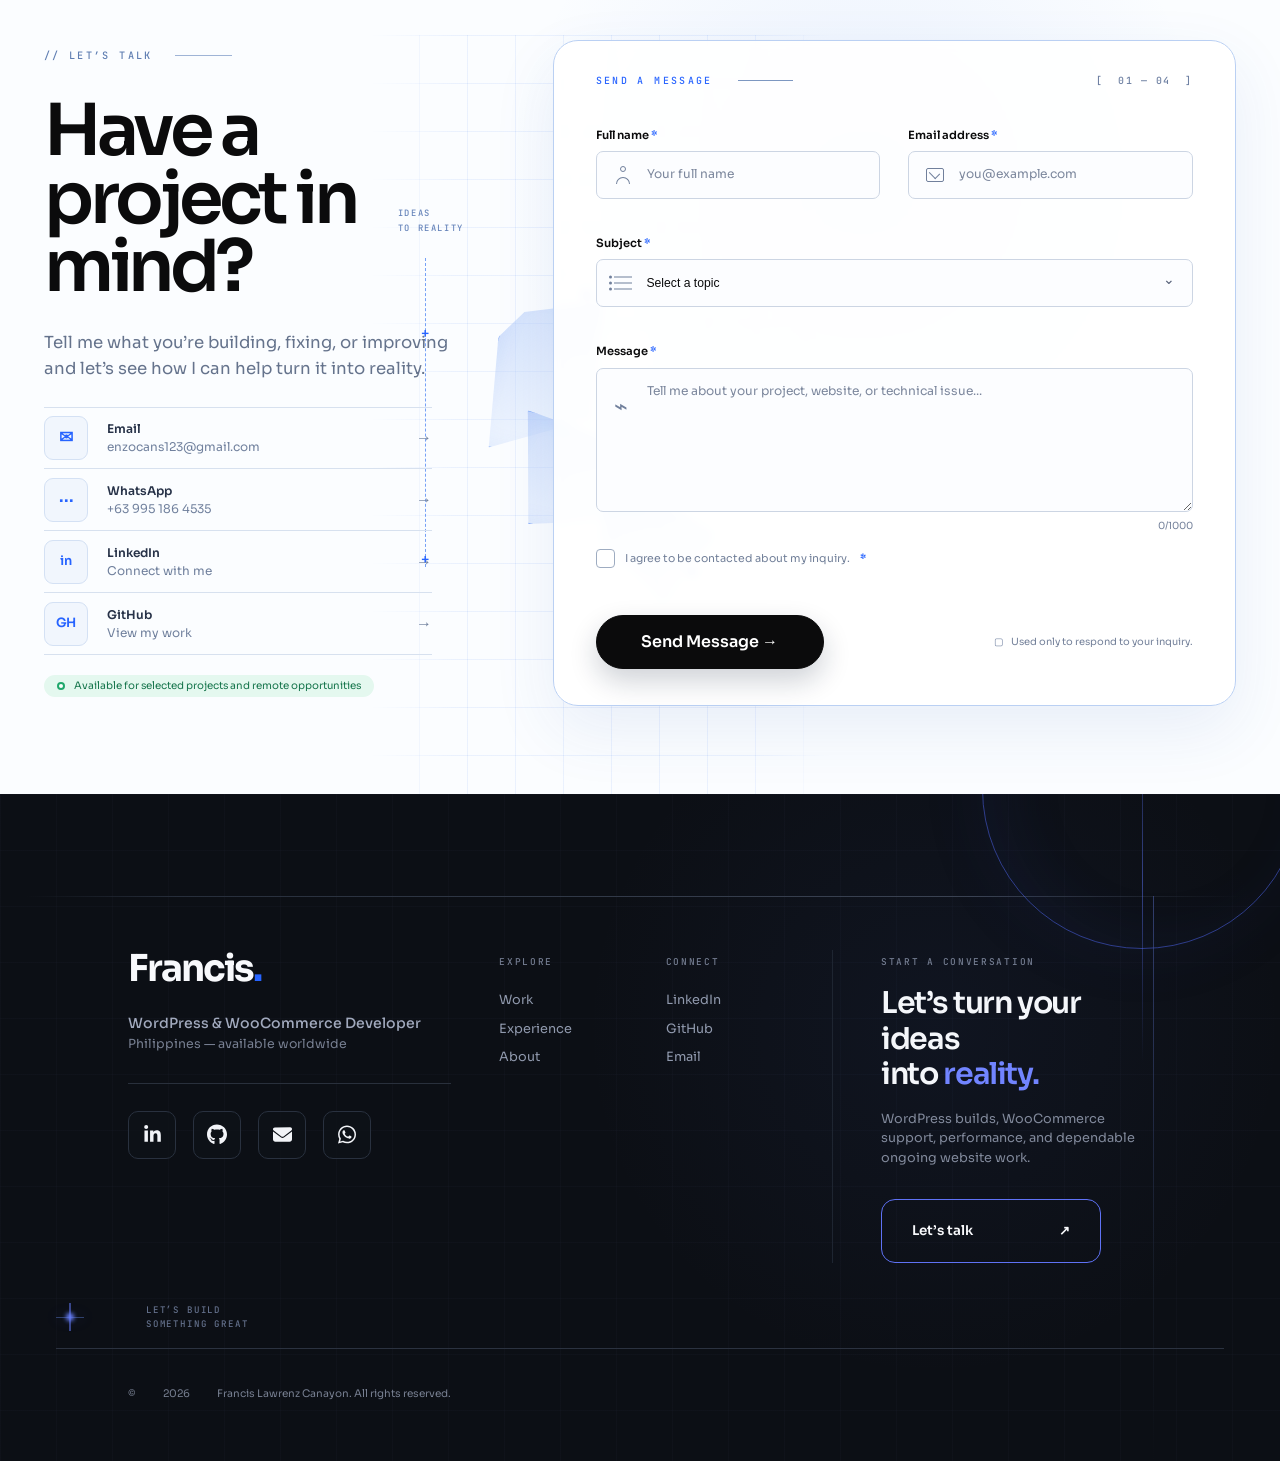
==== commit 266b5a80: "Updated portfolio layout" ====
--- a/index.html
+++ b/index.html
@@ -1,4 +1,4 @@
-<!doctype html>
+<!DOCTYPE html>
 <html lang="en">
 <head>
   <meta charset="utf-8">
@@ -7,7 +7,7 @@
   <meta name="description" content="Portfolio of Francis Lawrenz Canayon, a WordPress and WooCommerce developer who builds, maintains, troubleshoots, and optimizes professional websites.">
   <meta name="author" content="Francis Lawrenz Canayon">
   <meta name="robots" content="index, follow, max-image-preview:large">
-  <meta name="theme-color" content="#faf9f7">
+  <meta name="theme-color" content="#ffffff">
   <link rel="canonical" href="https://francisdev.netlify.app/">
   <link rel="manifest" href="/site.webmanifest">
 
@@ -16,17 +16,17 @@
   <meta property="og:description" content="Official portfolio of Francis Lawrenz Canayon, a WordPress and WooCommerce developer supporting businesses, agencies, and remote teams.">
   <meta property="og:url" content="https://francisdev.netlify.app/">
   <meta property="og:site_name" content="Francis Lawrenz Canayon">
-  <meta property="og:image" content="https://francisdev.netlify.app/assets/img/francis-lawrenz-canayon-764.webp">
-  <meta property="og:image:width" content="764">
-  <meta property="og:image:height" content="736">
-  <meta property="og:image:alt" content="Francis Lawrenz Canayon">
+  <meta property="og:image" content="https://francisdev.netlify.app/assets/img/francis-portfolio-og.webp">
+  <meta property="og:image:width" content="1200">
+  <meta property="og:image:height" content="630">
+  <meta property="og:image:alt" content="Francis Lawrenz Canayon — WordPress and WooCommerce Developer">
   <meta property="profile:first_name" content="Francis Lawrenz">
   <meta property="profile:last_name" content="Canayon">
-  <meta name="twitter:card" content="summary">
+  <meta name="twitter:card" content="summary_large_image">
   <meta name="twitter:title" content="Francis Lawrenz Canayon | WordPress &amp; WooCommerce Developer">
   <meta name="twitter:description" content="Official portfolio of Francis Lawrenz Canayon, a WordPress and WooCommerce developer supporting businesses, agencies, and remote teams.">
-  <meta name="twitter:image" content="https://francisdev.netlify.app/assets/img/francis-lawrenz-canayon-764.webp">
-  <meta name="twitter:image:alt" content="Francis Lawrenz Canayon">
+  <meta name="twitter:image" content="https://francisdev.netlify.app/assets/img/francis-portfolio-og.webp">
+  <meta name="twitter:image:alt" content="Francis Lawrenz Canayon — WordPress and WooCommerce Developer">
 
   <link href="/assets/img/favicon-32x32.png" rel="icon" type="image/png" sizes="32x32">
   <link href="/assets/img/apple-touch-icon.png" rel="apple-touch-icon" sizes="180x180">
@@ -68,7 +68,7 @@
         "url": "https://francisdev.netlify.app/",
         "name": "Francis Lawrenz Canayon | WordPress & WooCommerce Developer",
         "description": "Official portfolio of Francis Lawrenz Canayon, a WordPress and WooCommerce developer.",
-        "dateModified": "2026-09-04",
+        "dateModified": "2026-09-06",
         "inLanguage": "en",
         "isPartOf": {"@id": "https://francisdev.netlify.app/#website"},
         "mainEntity": {"@id": "https://francisdev.netlify.app/#person"}
@@ -96,10 +96,10 @@
       <div class="container hero-grid">
         <div class="hero-copy">
           <p class="availability"><span aria-hidden="true"></span> Available for selected WordPress projects</p>
-          <h1 id="hero-title">Francis Lawrenz Canayon</h1>
+          <h1 id="hero-title"><span>Francis</span><span>Lawrenz</span><span>Canayon</span></h1>
           <p class="hero-role">WordPress &amp; WooCommerce Developer</p>
-          <p class="hero-summary">I build, optimize, and maintain WordPress and WooCommerce websites for businesses and agencies, with a focus on performance, usability, scalability, and conversions.</p>
-          <div class="hero-actions"><a class="button" href="#portfolio">View My Work <span aria-hidden="true">↓</span></a><a class="text-link" href="#contact">Let's Work Together <span aria-hidden="true">→</span></a></div>
+          <p class="hero-summary">Building fast, scalable, and maintainable WordPress experiences for businesses and agencies worldwide.</p>
+          <div class="hero-actions"><a class="button magnetic-link" href="#portfolio">View Selected Work <span aria-hidden="true">↓</span></a><a class="text-link" href="#contact">Let's Work Together <span aria-hidden="true">→</span></a></div>
           <p class="hero-proof">5+ years of web development experience <span aria-hidden="true">·</span> WordPress-first <span aria-hidden="true">·</span> Remote collaboration</p>
         </div>
 
@@ -113,7 +113,7 @@
           <div class="scene-tile tile-wordpress"><strong>W</strong><span>WordPress</span></div>
           <div class="scene-tile tile-commerce"><strong>WC</strong><span>Commerce</span></div>
           <div class="scene-tile tile-code"><strong>&lt;/&gt;</strong><span>Custom code</span></div>
-          <div class="scene-tile tile-performance"><strong>98</strong><span>Performance</span></div>
+          <div class="scene-tile tile-performance"><strong>CWV</strong><span>Performance</span></div>
           <div class="scene-cursor">↗</div>
         </div>
       </div>
@@ -127,51 +127,12 @@
           <h2 class="visually-hidden" id="credibility-title">What I do</h2>
         </div>
 
-        <div class="credibility-grid">
-          <article class="credibility-card">
-            <div class="credibility-card-top">
-              <div class="credibility-icon" aria-hidden="true">
-                <svg viewBox="0 0 48 48"><path d="m17 14-10 10 10 10M31 14l10 10-10 10M28 7 20 41"/></svg>
-              </div>
-              <span class="credibility-index">01</span>
-            </div>
-            <a class="credibility-link" href="#services"><h3>WordPress Development</h3><span aria-hidden="true">→</span></a>
-            <p>Custom, scalable, and high-performing WordPress websites.</p>
-          </article>
-
-          <article class="credibility-card">
-            <div class="credibility-card-top">
-              <div class="credibility-icon" aria-hidden="true">
-                <svg viewBox="0 0 48 48"><path d="M7 10h5l4.5 22h21l4-16H14M21 39.5a1.5 1.5 0 1 1-3 0 1.5 1.5 0 0 1 3 0ZM37 39.5a1.5 1.5 0 1 1-3 0 1.5 1.5 0 0 1 3 0Z"/></svg>
-              </div>
-              <span class="credibility-index">02</span>
-            </div>
-            <a class="credibility-link" href="#services"><h3>WooCommerce Solutions</h3><span aria-hidden="true">→</span></a>
-            <p>Conversion-focused online stores that grow your business.</p>
-          </article>
-
-          <article class="credibility-card">
-            <div class="credibility-card-top">
-              <div class="credibility-icon" aria-hidden="true">
-                <svg viewBox="0 0 48 48"><path d="m24 6 17 9-17 9L7 15l17-9ZM7 24l17 9 17-9M7 33l17 9 17-9"/></svg>
-              </div>
-              <span class="credibility-index">03</span>
-            </div>
-            <a class="credibility-link" href="#services"><h3>Website Design</h3><span aria-hidden="true">→</span></a>
-            <p>Clean, modern, and user-centered designs.</p>
-          </article>
-
-          <article class="credibility-card">
-            <div class="credibility-card-top">
-              <div class="credibility-icon" aria-hidden="true">
-                <svg viewBox="0 0 48 48"><path d="M20.5 6h7l1.3 5.3a14.5 14.5 0 0 1 3.3 1.9l5.2-1.5 3.5 6-4 3.8a14.8 14.8 0 0 1 0 3.8l4 3.8-3.5 6-5.2-1.5a14.5 14.5 0 0 1-3.3 1.9l-1.3 5.5h-7l-1.3-5.5a14.5 14.5 0 0 1-3.3-1.9l-5.2 1.5-3.5-6 4-3.8a14.8 14.8 0 0 1 0-3.8l-4-3.8 3.5-6 5.2 1.5a14.5 14.5 0 0 1 3.3-1.9L20.5 6Z"/><circle cx="24" cy="23.4" r="6"/></svg>
-              </div>
-              <span class="credibility-index">04</span>
-            </div>
-            <a class="credibility-link" href="#services"><h3>Maintenance &amp; Support</h3><span aria-hidden="true">→</span></a>
-            <p>Keep your website fast, secure, and up to date.</p>
-          </article>
-        </div>
+        <ol class="capability-rail">
+          <li><a href="#services"><span>01</span><strong>Build</strong><small>WordPress development</small><b aria-hidden="true">↗</b></a></li>
+          <li><a href="#services"><span>02</span><strong>Sell</strong><small>WooCommerce solutions</small><b aria-hidden="true">↗</b></a></li>
+          <li><a href="#services"><span>03</span><strong>Improve</strong><small>Performance &amp; usability</small><b aria-hidden="true">↗</b></a></li>
+          <li><a href="#services"><span>04</span><strong>Support</strong><small>Maintenance &amp; operations</small><b aria-hidden="true">↗</b></a></li>
+        </ol>
 
         <div class="credibility-footer" aria-hidden="true">
           <div class="credibility-pagination"><i></i><i></i><i></i></div>
@@ -192,41 +153,83 @@
         </div>
 
         <div class="featured-list">
-          <article class="featured-project" data-reveal>
+          <article class="featured-project featured-project-anchor featured-project-case" data-reveal>
             <a class="featured-media" href="https://www.bluecardinalchemical.com/" target="_blank" rel="noopener noreferrer" aria-label="Visit the Blue Cardinal Chemical website">
               <span class="project-browser-bar" aria-hidden="true"><i></i><i></i><i></i><b>⌕</b><small>https://www.bluecardinalchemical.com</small></span>
               <img src="/assets/img/portfolio/product-24-1200.webp" srcset="/assets/img/portfolio/product-24-480.webp 480w, /assets/img/portfolio/product-24-800.webp 800w, /assets/img/portfolio/product-24-1200.webp 1200w" sizes="(max-width: 899px) 100vw, 52vw" width="1897" height="926" loading="lazy" decoding="async" alt="Screenshot of the Blue Cardinal Chemical WordPress website">
             </a>
-            <div class="featured-copy"><p class="project-number">01 / WordPress development</p><h3>Blue Cardinal Chemical</h3><p>Managed and maintained the company WordPress website, developed theme and plugin customizations, integrated third-party APIs, and improved speed, usability, and ongoing site reliability.</p><ul class="tag-list" aria-label="Project capabilities"><li>WordPress</li><li>API integrations</li><li>Performance</li></ul><a class="text-link" href="https://www.bluecardinalchemical.com/" target="_blank" rel="noopener noreferrer">Visit website <span aria-hidden="true">↗</span></a></div>
-            <div class="project-rail" aria-hidden="true"><span>01</span><i></i><small>Real business results</small></div>
+            <div class="featured-copy">
+              <p class="project-number">01 / Anchor case study</p>
+              <p class="project-type">Industrial products · WordPress</p>
+              <h3>Blue Cardinal Chemical</h3>
+              <div class="project-brief">
+                <p class="project-challenge"><strong>Challenge</strong> Keep a business-critical company site reliable while extending it around evolving content and integration needs.</p>
+                <p class="project-contribution"><strong>Contribution</strong> Theme and plugin customization, third-party APIs, maintenance, troubleshooting, SEO implementation, and performance work.</p>
+              </div>
+              <div class="project-outcome"><span>Outcome</span><p>A faster, more usable, and easier-to-maintain WordPress presence with dependable ongoing support.</p></div>
+              <ul class="tag-list"><li>WordPress</li><li>API integrations</li><li>Performance</li></ul>
+              <a class="text-link" href="https://www.bluecardinalchemical.com/" target="_blank" rel="noopener noreferrer">View live website <span aria-hidden="true">↗</span></a>
+            </div>
           </article>
 
-          <article class="featured-project" data-reveal>
+          <div class="featured-support-grid">
+          <article class="featured-project featured-project-support featured-project-case" data-reveal>
             <a class="featured-media" href="https://www.agmtechnology.com.au/" target="_blank" rel="noopener noreferrer" aria-label="Visit the AGM Technology website">
               <span class="project-browser-bar" aria-hidden="true"><i></i><i></i><i></i><b>⌕</b><small>https://www.agmtechnology.com</small></span>
               <img src="/assets/img/portfolio/product-25-1200.webp" srcset="/assets/img/portfolio/product-25-480.webp 480w, /assets/img/portfolio/product-25-800.webp 800w, /assets/img/portfolio/product-25-1200.webp 1200w" sizes="(max-width: 899px) 100vw, 52vw" width="1898" height="925" loading="lazy" decoding="async" alt="Screenshot of the AGM Technology WordPress website">
             </a>
-            <div class="featured-copy"><p class="project-number">02 / Website project</p><h3>AGM Technology</h3><p>Built the company website from design implementation through full functionality, with responsive layouts, custom WordPress solutions, and performance-focused delivery.</p><ul class="tag-list" aria-label="Project capabilities"><li>WordPress</li><li>Web design</li><li>Performance</li></ul><a class="text-link" href="https://www.agmtechnology.com.au/" target="_blank" rel="noopener noreferrer">Visit website <span aria-hidden="true">↗</span></a></div>
-            <div class="project-rail" aria-hidden="true"><span>02</span><i></i><small>Modern scalable websites</small></div>
+            <div class="featured-copy">
+              <p class="project-number">02 / Case study</p>
+              <p class="project-type">Technology services · WordPress</p>
+              <h3>AGM Technology</h3>
+              <div class="project-brief">
+                <p class="project-challenge"><strong>Challenge</strong> Translate the provided design into a complete company website that remained clear and usable across screen sizes.</p>
+                <p class="project-contribution"><strong>Contribution</strong> Responsive implementation, custom WordPress solutions, functionality setup, and performance-focused delivery.</p>
+              </div>
+              <div class="project-outcome"><span>Outcome</span><p>A complete company website with consistent responsive behavior and the required WordPress functionality.</p></div>
+              <ul class="tag-list"><li>WordPress</li><li>Web design</li><li>Performance</li></ul>
+              <a class="text-link" href="https://www.agmtechnology.com.au/" target="_blank" rel="noopener noreferrer">View live website <span aria-hidden="true">↗</span></a>
+            </div>
           </article>
 
-          <article class="featured-project" data-reveal>
+          <article class="featured-project featured-project-support featured-project-case" data-reveal>
             <a class="featured-media" href="https://blueedgebusiness.com/" target="_blank" rel="noopener noreferrer" aria-label="Visit the Blue Edge Business Solutions website">
               <span class="project-browser-bar" aria-hidden="true"><i></i><i></i><i></i><b>⌕</b><small>https://www.blueedgebusiness.com</small></span>
               <img src="/assets/img/portfolio/product-8-1200.webp" srcset="/assets/img/portfolio/product-8-480.webp 480w, /assets/img/portfolio/product-8-800.webp 800w, /assets/img/portfolio/product-8-1200.webp 1200w" sizes="(max-width: 899px) 100vw, 52vw" width="1903" height="925" loading="lazy" decoding="async" alt="Screenshot of the Blue Edge Business Solutions WordPress website">
             </a>
-            <div class="featured-copy"><p class="project-number">03 / WordPress &amp; hosting</p><h3>Blue Edge Business Solutions</h3><p>Built and maintained WordPress websites, customized themes and plugins, managed hosting environments, improved performance, and provided ongoing technical support.</p><ul class="tag-list" aria-label="Project capabilities"><li>WordPress</li><li>Customization</li><li>Hosting</li></ul><a class="text-link" href="https://blueedgebusiness.com/" target="_blank" rel="noopener noreferrer">Visit website <span aria-hidden="true">↗</span></a></div>
-            <div class="project-rail" aria-hidden="true"><span>03</span><i></i><small>Stronger brands online</small></div>
+            <div class="featured-copy">
+              <p class="project-number">03 / Case study</p>
+              <p class="project-type">Business services · WordPress</p>
+              <h3>Blue Edge Business Solutions</h3>
+              <div class="project-brief">
+                <p class="project-challenge"><strong>Challenge</strong> Keep WordPress websites stable and useful across ongoing business, hosting, and content requirements.</p>
+                <p class="project-contribution"><strong>Contribution</strong> Website builds, theme and plugin customization, hosting management, performance improvements, maintenance, and technical support.</p>
+              </div>
+              <div class="project-outcome"><span>Outcome</span><p>More dependable WordPress websites backed by improved performance and ongoing technical support.</p></div>
+              <ul class="tag-list"><li>WordPress</li><li>Customization</li><li>Hosting</li></ul>
+              <a class="text-link" href="https://blueedgebusiness.com/" target="_blank" rel="noopener noreferrer">View live website <span aria-hidden="true">↗</span></a>
+            </div>
           </article>
 
-          <article class="featured-project" data-reveal>
+          <article class="featured-project featured-project-support featured-project-case" data-reveal>
             <a class="featured-media" href="https://southerninnovationroofing.com/" target="_blank" rel="noopener noreferrer" aria-label="Visit the Southern Innovation Roofing Company website">
               <span class="project-browser-bar" aria-hidden="true"><i></i><i></i><i></i><b>⌕</b><small>https://www.southerninnovationroofing.com</small></span>
               <img src="/assets/img/portfolio/product-26-1200.webp" srcset="/assets/img/portfolio/product-26-480.webp 480w, /assets/img/portfolio/product-26-800.webp 800w, /assets/img/portfolio/product-26-1200.webp 1200w" sizes="(max-width: 899px) 100vw, 52vw" width="1898" height="924" loading="lazy" decoding="async" alt="Screenshot of the Southern Innovation Roofing Company website">
             </a>
-            <div class="featured-copy"><p class="project-number">04 / Content &amp; website operations</p><h3>Southern Innovation Roofing</h3><p>Managed website content, tested functionality across devices, created SEO-focused service and landing content, and recommended usability and performance improvements.</p><ul class="tag-list" aria-label="Project capabilities"><li>WordPress</li><li>Content</li><li>SEO</li></ul><a class="text-link" href="https://southerninnovationroofing.com/" target="_blank" rel="noopener noreferrer">Visit website <span aria-hidden="true">↗</span></a></div>
-            <div class="project-rail" aria-hidden="true"><span>04</span><i></i><small>Content drives growth</small></div>
+            <div class="featured-copy">
+              <p class="project-number">04 / Case study</p>
+              <p class="project-type">Roofing services · Website operations</p>
+              <h3>Southern Innovation Roofing</h3>
+              <div class="project-brief">
+                <p class="project-challenge"><strong>Challenge</strong> Keep service content accurate, discoverable, and usable across devices as website requirements evolved.</p>
+                <p class="project-contribution"><strong>Contribution</strong> Content management, cross-device testing, SEO-focused service and landing content, plus usability and performance recommendations.</p>
+              </div>
+              <div class="project-outcome"><span>Outcome</span><p>A clearer, more consistent content experience supported by cross-device checks and SEO-aware improvements.</p></div>
+              <ul class="tag-list"><li>WordPress</li><li>Content</li><li>SEO</li></ul>
+              <a class="text-link" href="https://southerninnovationroofing.com/" target="_blank" rel="noopener noreferrer">View live website <span aria-hidden="true">↗</span></a>
+            </div>
           </article>
+          </div>
         </div>
 
         <div class="featured-footer" aria-hidden="true"><p><i></i> Let's build something great together</p><span></span><p>Websites / Brands / Performance / Growth</p></div>
@@ -257,41 +260,44 @@
 
         <div class="experience-layout">
           <div class="timeline" data-reveal>
-            <article class="timeline-item">
+            <article class="timeline-item timeline-item-priority is-active" data-timeline-item>
               <div class="timeline-date"><span>Dec 2025 —</span><span>Jun 2026</span></div>
               <div class="timeline-content"><p class="timeline-company">Southern Innovation Roofing Company · Part-time</p><h3>WordPress Content Manager</h3><p>Website content management, cross-device testing, SEO-focused content, and improvement recommendations.</p><details><summary>View responsibilities <span aria-hidden="true">↗</span></summary><ul><li>Updated and maintained content across multiple client websites while ensuring accuracy and consistency.</li><li>Tested functionality, usability, and display across devices and browsers.</li><li>Wrote and optimized service pages, blog posts, and landing pages.</li><li>Recommended content, UX, and website improvements.</li><li>Collaborated with team members on performance, functionality, and engagement.</li></ul></details></div>
               <div class="timeline-code" aria-hidden="true"><span>01</span><i></i><small>Content<br>SEO<br>Growth</small></div>
             </article>
-            <article class="timeline-item">
+            <article class="timeline-item timeline-item-priority" data-timeline-item>
               <div class="timeline-date"><span>2025 — 2026</span></div>
               <div class="timeline-content"><p class="timeline-company">Blue Cardinal Chemical · Part-time</p><h3>WordPress Developer</h3><p>WordPress development, maintenance, customizations, API integrations, and performance support.</p><details><summary>View responsibilities <span aria-hidden="true">↗</span></summary><ul><li>Managed and maintained the WordPress website for performance, security, and functionality.</li><li>Developed and customized themes and plugins around business requirements.</li><li>Integrated third-party APIs and implemented SEO best practices.</li><li>Improved speed, user experience, and overall site performance.</li><li>Handled content updates, troubleshooting, and technical enhancements.</li></ul></details></div>
               <div class="timeline-code" aria-hidden="true"><span>02</span><i></i><small>Develop<br>Integrate<br>Optimize</small></div>
             </article>
-            <article class="timeline-item">
+            <article class="timeline-item timeline-item-priority" data-timeline-item>
               <div class="timeline-date"><span>Jul 2025 —</span><span>Aug 2025</span></div>
               <div class="timeline-content"><p class="timeline-company">AGM Technology · Website project</p><h3>WordPress Developer / Web Page Designer</h3><p>Ground-up WordPress website implementation, custom solutions, responsive design, and performance work.</p><details><summary>View responsibilities <span aria-hidden="true">↗</span></summary><ul><li>Led development and maintenance of the company website.</li><li>Built the website from design implementation through full functionality.</li><li>Developed custom WordPress solutions for business requirements.</li><li>Created responsive layouts and intuitive navigation.</li><li>Optimized performance, security, and scalability.</li></ul></details></div>
               <div class="timeline-code" aria-hidden="true"><span>03</span><i></i><small>Design<br>Develop<br>Launch</small></div>
             </article>
-            <article class="timeline-item">
+            <details class="timeline-earlier">
+              <summary><span><small>Earlier experience</small><strong>Four roles · 2019—2025</strong></span><b>View career archive</b><i aria-hidden="true">+</i></summary>
+            <article class="timeline-item timeline-item-compact" data-timeline-item>
               <div class="timeline-date"><span>Nov 2024 —</span><span>Dec 2025</span></div>
               <div class="timeline-content"><p class="timeline-company">Hang Ten Marketing / Website In A Flash · Full-time</p><h3>WordPress Developer</h3><p>Lead WordPress development, feature work, technical troubleshooting, and client collaboration.</p><details><summary>View responsibilities <span aria-hidden="true">↗</span></summary><ul><li>Oversaw website improvements and technical implementations as Lead WordPress Developer.</li><li>Diagnosed and resolved website issues.</li><li>Implemented features and enhancements based on client requirements.</li><li>Improved website performance, usability, and user experience.</li><li>Collaborated with clients and team members on effective website solutions.</li></ul></details></div>
               <div class="timeline-code" aria-hidden="true"><span>04</span><i></i><small>Lead<br>Troubleshoot<br>Collaborate</small></div>
             </article>
-            <article class="timeline-item">
+            <article class="timeline-item timeline-item-compact" data-timeline-item>
               <div class="timeline-date"><span>2023 — 2024</span></div>
               <div class="timeline-content"><p class="timeline-company">3GC Group / Pandoblox · Full-time</p><h3>Senior WordPress Developer</h3><p>Custom plugins, website enhancements, hosting environments, and ongoing technical solutions.</p><details><summary>View responsibilities <span aria-hidden="true">↗</span></summary><ul><li>Developed custom WordPress plugins for client and business needs.</li><li>Maintained and enhanced existing WordPress websites.</li><li>Created and improved pages, features, and functionality.</li><li>Configured hosting and server environments.</li><li>Provided technical solutions and support for website operations.</li></ul></details></div>
               <div class="timeline-code" aria-hidden="true"><span>05</span><i></i><small>Plugins<br>Enhance<br>Support</small></div>
             </article>
-            <article class="timeline-item">
+            <article class="timeline-item timeline-item-compact" data-timeline-item>
               <div class="timeline-date"><span>2021 — 2023</span></div>
               <div class="timeline-content"><p class="timeline-company">Blue Edge Business Solutions · Full-time</p><h3>WordPress Developer</h3><p>Website builds, theme customization, hosting management, performance, and ongoing support.</p><details><summary>View responsibilities <span aria-hidden="true">↗</span></summary><ul><li>Built and maintained WordPress websites for functionality and reliability.</li><li>Customized themes and implemented plugin-based features.</li><li>Managed hosting servers, website security, and uptime.</li><li>Optimized speed and resolved technical issues.</li><li>Provided ongoing website and hosting support.</li></ul></details></div>
               <div class="timeline-code" aria-hidden="true"><span>06</span><i></i><small>Build<br>Customize<br>Maintain</small></div>
             </article>
-            <article class="timeline-item">
+            <article class="timeline-item timeline-item-compact" data-timeline-item>
               <div class="timeline-date"><span>2019 — 2021</span></div>
               <div class="timeline-content"><p class="timeline-company">Netfone · Full-time</p><h3>Front-end Developer</h3><p>Responsive interfaces, functional web pages, usability improvements, and cross-browser implementation.</p><details><summary>View responsibilities <span aria-hidden="true">↗</span></summary><ul><li>Developed and maintained responsive website interfaces.</li><li>Translated concepts into functional, visually clear web pages.</li><li>Implemented features with HTML, CSS, JavaScript, and related technologies.</li><li>Improved usability, performance, and cross-browser compatibility.</li><li>Collaborated on design, functionality, and engagement improvements.</li></ul></details></div>
               <div class="timeline-code" aria-hidden="true"><span>07</span><i></i><small>Front-end<br>Interfaces<br>Usability</small></div>
             </article>
+            </details>
           </div>
 
           <aside class="education-card" data-reveal aria-labelledby="education-title">
@@ -319,31 +325,33 @@
           <p class="stack-intro">A practical stack centered on WordPress and supported by front-end development, design, content, and hosting experience.</p>
         </div>
 
-        <div class="stack-grid">
-          <article class="stack-group" data-reveal>
-            <div class="stack-card-head"><p>01 / CMS &amp; commerce</p><span aria-hidden="true"><svg viewBox="0 0 40 40"><circle cx="20" cy="20" r="14"/><path d="M9.5 14.5h21M12 12l6.5 18M27.5 11.5 21 30M17 15.2l7 14.5M24 15.2l3.3 7.4"/></svg></span></div>
-            <h3>WordPress</h3><i class="stack-card-rule" aria-hidden="true"></i>
-            <ul><li>WooCommerce</li><li>Elementor</li><li>Theme customization</li><li>Plugin development</li></ul>
-            <div class="stack-card-foot" aria-hidden="true"><p>Websites that sell</p><span>→</span></div>
-          </article>
-          <article class="stack-group" data-reveal>
-            <div class="stack-card-head"><p>02 / Core development</p><span aria-hidden="true"><svg viewBox="0 0 40 40"><path d="m15 11-9 9 9 9M25 11l9 9-9 9M23 6l-6 28"/></svg></span></div>
-            <h3>Web technologies</h3><i class="stack-card-rule" aria-hidden="true"></i>
-            <ul><li>PHP</li><li>JavaScript</li><li>HTML &amp; CSS</li><li>Tailwind CSS</li><li>Vue.js</li></ul>
-            <div class="stack-card-foot" aria-hidden="true"><p>Modern. Flexible. Scalable.</p><span>→</span></div>
-          </article>
-          <article class="stack-group" data-reveal>
-            <div class="stack-card-head"><p>03 / Workflow</p><span aria-hidden="true"><svg viewBox="0 0 40 40"><path d="m20 6 14 7-14 7-14-7 14-7ZM6 20l14 7 14-7M6 27l14 7 14-7"/></svg></span></div>
-            <h3>Delivery tools</h3><i class="stack-card-rule" aria-hidden="true"></i>
-            <ul><li>Git &amp; GitHub</li><li>Figma</li><li>UI/UX design</li><li>SEO</li><li>AI-powered tools</li></ul>
-            <div class="stack-card-foot" aria-hidden="true"><p>Plan. Build. Deliver.</p><span>→</span></div>
-          </article>
-          <article class="stack-group" data-reveal>
-            <div class="stack-card-head"><p>04 / Website operations</p><span aria-hidden="true"><svg viewBox="0 0 40 40"><rect x="7" y="7" width="26" height="11" rx="2"/><rect x="7" y="22" width="26" height="11" rx="2"/><path d="M12 12.5h.1M12 27.5h.1M17 12.5h11M17 27.5h11"/></svg></span></div>
-            <h3>Reliability</h3><i class="stack-card-rule" aria-hidden="true"></i>
-            <ul><li>Performance optimization</li><li>Hosting setup</li><li>Server management</li><li>Security maintenance</li><li>Content management</li></ul>
-            <div class="stack-card-foot" aria-hidden="true"><p>Stable. Secure. Always on.</p><span>→</span></div>
-          </article>
+        <div class="stack-system" data-stack-system data-reveal>
+          <div class="stack-map">
+            <div class="stack-tier stack-tier-core" role="group" aria-labelledby="stack-core-title">
+              <p id="stack-core-title">01 / Core</p>
+              <div class="stack-nodes">
+                <button class="stack-node is-active" type="button" aria-pressed="true" data-stack-name="WordPress" data-stack-detail="The primary CMS layer for custom websites, content operations, themes, plugins, and maintainable client editing."><strong>WordPress</strong><small>Primary platform</small></button>
+                <button class="stack-node" type="button" aria-pressed="false" data-stack-name="WooCommerce" data-stack-detail="The commerce layer for store builds, e-commerce customization, integrations, and ongoing technical support."><strong>WooCommerce</strong><small>Commerce layer</small></button>
+                <button class="stack-node" type="button" aria-pressed="false" data-stack-name="PHP" data-stack-detail="Server-side development for WordPress themes, plugins, custom behavior, and business-specific functionality."><strong>PHP</strong><small>Server logic</small></button>
+                <button class="stack-node" type="button" aria-pressed="false" data-stack-name="JavaScript" data-stack-detail="Progressive interaction and front-end behavior, kept focused so experiences remain responsive and dependable."><strong>JavaScript</strong><small>Interaction layer</small></button>
+              </div>
+            </div>
+            <div class="stack-tier" role="group" aria-labelledby="stack-daily-title">
+              <p id="stack-daily-title">02 / Daily</p>
+              <div class="stack-chip-row"><button type="button" data-stack-name="Elementor" data-stack-detail="Flexible WordPress page building and responsive implementation within practical client workflows.">Elementor</button><button type="button" data-stack-name="HTML &amp; CSS" data-stack-detail="Semantic structure and responsive presentation underpinning every interface.">HTML &amp; CSS</button><button type="button" data-stack-name="Git &amp; GitHub" data-stack-detail="Version-controlled delivery and collaboration across website changes.">Git &amp; GitHub</button><button type="button" data-stack-name="Tailwind CSS" data-stack-detail="Utility-first styling for appropriate front-end builds and component systems.">Tailwind CSS</button></div>
+            </div>
+            <div class="stack-tier" role="group" aria-labelledby="stack-support-title">
+              <p id="stack-support-title">03 / Supporting</p>
+              <div class="stack-chip-row"><button type="button" data-stack-name="Figma" data-stack-detail="Interface review, design interpretation, and collaboration before development.">Figma</button><button type="button" data-stack-name="SEO" data-stack-detail="SEO-aware implementation and content structure integrated into website work.">SEO</button><button type="button" data-stack-name="Hosting" data-stack-detail="Hosting setup, deployment support, server management, security, and uptime-oriented maintenance.">Hosting</button><button type="button" data-stack-name="Content operations" data-stack-detail="Structured content updates, quality checks, and cross-device review for live websites.">Content operations</button><button type="button" data-stack-name="Vue.js" data-stack-detail="A supporting front-end framework used where a more application-oriented interface is appropriate.">Vue.js</button></div>
+            </div>
+          </div>
+          <aside class="stack-inspector" aria-label="Technology details" aria-live="polite">
+            <p>Selected technology</p>
+            <span aria-hidden="true">W</span>
+            <h3 data-stack-title>WordPress</h3>
+            <p data-stack-description>The primary CMS layer for custom websites, content operations, themes, plugins, and maintainable client editing.</p>
+            <small>Choose a technology to explore its role.</small>
+          </aside>
         </div>
 
         <div class="stack-footer" aria-hidden="true"><p><i></i> Let's build something great together</p><span></span><p>Websites / Brands / Performance / Growth</p></div>
@@ -378,7 +386,11 @@
             <p class="eyebrow">About</p>
             <h2 id="about-title">Technical enough <br>to solve the issue. <br>Practical enough to <br>keep things simple.</h2>
             <p class="about-lead">I’m Francis Lawrenz Canayon, a WordPress and WooCommerce developer with more than five years of experience helping businesses, agencies, and remote teams build and improve websites.</p>
-            <p>My work covers website development, page design, content management, technical troubleshooting, maintenance, performance optimization, and hosting support. I care about responsive interfaces, clean implementation, dependable functionality, and websites that remain straightforward for clients to manage.</p>
+            <div class="about-themes">
+              <article><span>01 / How I work</span><h3>Start with the real problem.</h3><p>I combine development, page design, troubleshooting, content operations, and hosting support around the needs of each website.</p></article>
+              <article><span>02 / What I value</span><h3>Clarity that lasts.</h3><p>Responsive interfaces, clean implementation, dependable functionality, and websites clients can continue to manage.</p></article>
+              <article><span>03 / Outside the code</span><h3>Remote, curious, collaborative.</h3><p>Based in General Santos, working with remote teams, and communicating in English, Filipino, and Cebuano.</p></article>
+            </div>
 
             <dl class="about-facts">
               <div><dt>Experience</dt><dd>5+ years in web development</dd></div>
@@ -400,8 +412,8 @@
 
     <section class="section more-work" id="more-projects" aria-labelledby="more-work-title">
       <div class="more-work-orbit" aria-hidden="true"><span>+</span></div>
-      <aside class="more-work-side more-work-side-left" aria-hidden="true"><i></i><p>Selected<br>work<br><b></b><span>01<br>02<br>03<br>04</span></p></aside>
-      <aside class="more-work-side more-work-side-right" aria-hidden="true"><i></i><p>Build<br>real<br>solutions<br>online</p></aside>
+      <div class="more-work-side more-work-side-left" aria-hidden="true"><i></i><p>Selected<br>work<br><b></b><span>01<br>02<br>03<br>04</span></p></div>
+      <div class="more-work-side more-work-side-right" aria-hidden="true"><i></i><p>Build<br>real<br>solutions<br>online</p></div>
       <div class="container more-work-shell">
         <header class="more-work-heading" data-reveal>
           <p class="more-work-kicker"><i aria-hidden="true"></i> More projects <span aria-hidden="true"></span></p>
@@ -455,7 +467,7 @@
             <a href="https://www.linkedin.com/in/francis-lawrenz-canayon-991680202/" target="_blank" rel="noopener noreferrer"><i class="contact-link-icon contact-link-icon-brand" aria-hidden="true">in</i><span><b>LinkedIn</b><strong>Connect with me</strong></span><em aria-hidden="true">→</em></a>
             <a href="https://github.com/canayonfrancis" target="_blank" rel="noopener noreferrer"><i class="contact-link-icon contact-link-icon-brand" aria-hidden="true">GH</i><span><b>GitHub</b><strong>View my work</strong></span><em aria-hidden="true">→</em></a>
           </div>
-          <p class="contact-availability"><i aria-hidden="true"></i> Available for new opportunities</p>
+          <p class="contact-availability"><i aria-hidden="true"></i> Available for selected projects and remote opportunities</p>
           <div class="contact-art" aria-hidden="true">
             <p>Ideas<br>to reality</p><i class="contact-art-axis"></i><span class="contact-plane contact-plane-one"></span><span class="contact-plane contact-plane-two"></span><span class="contact-plane contact-plane-three"></span><b class="contact-art-node contact-art-node-one">+</b><b class="contact-art-node contact-art-node-two">+</b>
           </div>
@@ -463,7 +475,7 @@
         <div class="contact-form-card" data-reveal>
           <header class="contact-form-head"><p>Send a message <i aria-hidden="true"></i></p><span aria-hidden="true">[&nbsp; 01 — 04 &nbsp;]</span></header>
           <form id="contact-form" class="contact-form" name="contact" method="POST" action="/#contact" data-netlify="true" data-netlify-honeypot="bot-field" novalidate aria-label="Contact form">
-            <input type="hidden" name="form-name" value="contact"><p class="contact-form__honeypot" aria-hidden="true"><label>Don't fill this out: <input name="bot-field" tabindex="-1" autocomplete="off"></label></p>
+            <input type="hidden" name="form-name" value="contact"><p class="contact-form__honeypot" aria-hidden="true"><label>Don't fill this out: <input type="text" name="bot-field" tabindex="-1" autocomplete="off"></label></p>
             <div class="contact-form__body" id="contact-form-body"><div class="form-grid">
               <div class="contact-form__field"><label for="contact-name" class="contact-form__label">Full name <span aria-hidden="true">*</span></label><div class="contact-input-wrap contact-input-name"><i aria-hidden="true"></i><input type="text" name="name" id="contact-name" class="contact-form__input" autocomplete="name" required minlength="2" maxlength="100" placeholder="Your full name" aria-describedby="contact-name-error"></div><span class="contact-form__error" id="contact-name-error" role="alert"></span></div>
               <div class="contact-form__field"><label for="contact-email" class="contact-form__label">Email address <span aria-hidden="true">*</span></label><div class="contact-input-wrap contact-input-email"><i aria-hidden="true"></i><input type="email" name="email" id="contact-email" class="contact-form__input" autocomplete="email" inputmode="email" required maxlength="254" placeholder="you@example.com" aria-describedby="contact-email-error"></div><span class="contact-form__error" id="contact-email-error" role="alert"></span></div>
@@ -472,7 +484,7 @@
               <div class="contact-form__field form-span-two contact-consent"><label><input type="checkbox" name="consent" id="contact-consent" value="yes" required aria-describedby="contact-consent-error"><span aria-hidden="true"></span>I agree to be contacted about my inquiry. <b aria-hidden="true">*</b></label><span class="contact-form__error" id="contact-consent-error" role="alert"></span></div>
             </div>
             <div class="contact-form__status" aria-live="polite"><div class="loading" id="contact-loading" hidden><span class="loading__spinner" aria-hidden="true"></span><span>Sending your message...</span></div><div class="error-message" id="contact-error" role="alert" aria-live="assertive" hidden></div></div>
-            <div class="contact-form__actions"><button type="submit" class="button contact-form__submit" id="contact-submit"><span class="contact-form__submit-text">Send Message <span aria-hidden="true">→</span></span><span class="contact-form__submit-loading" aria-hidden="true"><span class="loading__spinner"></span> Sending...</span></button><p><i aria-hidden="true">▢</i> Your information is safe with me.</p></div>
+            <div class="contact-form__actions"><button type="submit" class="button magnetic-link contact-form__submit" id="contact-submit"><span class="contact-form__submit-text">Send Message <span aria-hidden="true">→</span></span><span class="contact-form__submit-loading" aria-hidden="true"><span class="loading__spinner"></span> Sending...</span></button><p><i aria-hidden="true">▢</i> Used only to respond to your inquiry.</p></div>
             </div>
           </form>
           <div class="contact-form__success" id="contact-success" hidden role="status" aria-live="polite"><span class="success-mark" aria-hidden="true">✓</span><h3 class="contact-form__success-title">Thank you for reaching out.</h3><p>Your message has been received. I appreciate you taking the time to contact me and will get back to you as soon as possible.</p><button type="button" class="button button-secondary" id="contact-reset">Send another message</button></div>
@@ -485,10 +497,10 @@
   <footer class="site-footer site-footer-home">
     <div class="footer-orbit" aria-hidden="true"></div>
     <div class="container footer-shell">
-      <div class="footer-main">
+      <div class="footer-main footer-main-refined">
         <div class="footer-intro">
           <a class="brand footer-brand" href="#hero" aria-label="Francis — back to home">Francis<span>.</span></a>
-          <p>WordPress &amp; WooCommerce Developer<small>Building websites that work for people.</small></p>
+          <p>WordPress &amp; WooCommerce Developer<small>Philippines — available worldwide</small></p>
           <nav class="footer-socials" aria-label="Social profiles">
             <a href="https://www.linkedin.com/in/francis-lawrenz-canayon-991680202/" target="_blank" rel="noopener noreferrer" aria-label="LinkedIn"><span class="footer-social-icon footer-social-icon-linkedin" aria-hidden="true"></span></a>
             <a href="https://github.com/canayonfrancis" target="_blank" rel="noopener noreferrer" aria-label="GitHub"><span class="footer-social-icon footer-social-icon-github" aria-hidden="true"></span></a>
@@ -497,14 +509,14 @@
           </nav>
         </div>
 
-        <nav class="footer-column" aria-label="Footer navigation"><p>Navigation</p><a href="#hero">Home</a><a href="#portfolio">Work</a><a href="#services">Services</a><a href="#resume">Experience</a><a href="#about">About</a><a href="#contact">Contact</a></nav>
-        <nav class="footer-column footer-services" aria-label="Services"><p>Services</p><a href="#services">WordPress Development</a><a href="#services">WooCommerce Solutions</a><a href="#services">Website Maintenance</a><a href="#services">Performance Optimization</a><a href="#services">Content Management</a><a href="#contact">Consultation</a></nav>
+        <nav class="footer-column" aria-label="Footer navigation"><p>Explore</p><a href="#portfolio">Work</a><a href="#resume">Experience</a><a href="#about">About</a></nav>
+        <nav class="footer-column footer-services" aria-label="Connect"><p>Connect</p><a href="https://www.linkedin.com/in/francis-lawrenz-canayon-991680202/" target="_blank" rel="noopener noreferrer">LinkedIn</a><a href="https://github.com/canayonfrancis" target="_blank" rel="noopener noreferrer">GitHub</a><a href="mailto:enzocans123@gmail.com">Email</a></nav>
 
         <div class="footer-cta">
-          <p>Stay connected</p>
+          <p>Start a conversation</p>
           <h2>Let’s turn your ideas<br>into <span>reality.</span></h2>
-          <p>Open to freelance opportunities, collaborations, and exciting projects.</p>
-          <a href="#contact">Get in touch <span aria-hidden="true">→</span></a>
+          <p>WordPress builds, WooCommerce support, performance, and dependable ongoing website work.</p>
+          <a class="magnetic-link" href="#contact">Let’s talk <span aria-hidden="true">↗</span></a>
         </div>
       </div>
 
--- a/assets/css/main.css
+++ b/assets/css/main.css
@@ -25,18 +25,11 @@
   --small: 0.8125rem;
   --section-space: clamp(6rem, 9vw, 8.75rem);
   /* Cursor scanner — primary visual tuning controls. */
-  --cursor-grid-size: 42px;
-  --cursor-major-grid-size: 168px;
-  --cursor-grid-opacity: 0.075;
-  --cursor-reveal-radius: 420px;
-  --cursor-reveal-falloff: 92%;
   --cursor-glow-intensity: 0.09;
   --cursor-outer-glow-size: 760px;
   --cursor-inner-glow-size: 118px;
   --cursor-core-size: 5px;
   --cursor-hud-opacity: 0.24;
-  --cursor-card-grid-size: 38px;
-  --cursor-card-grid-opacity: 0.09;
   --cursor-card-glow-intensity: 0.13;
   --cursor-x: -1000px;
   --cursor-y: -1000px;
@@ -175,35 +168,11 @@
 
 /* Cursor scanner — decorative, pointer-transparent progressive enhancement. */
 .cursor-scanner { position: fixed; z-index: 70; inset: 0; overflow: hidden; pointer-events: none; contain: strict; }
-.cursor-scanner__grid,
 .cursor-scanner__outer-glow,
 .cursor-scanner__inner-glow,
 .cursor-scanner__hud,
 .cursor-scanner__core,
 .cursor-scanner__pulse { position: fixed; display: block; pointer-events: none; }
-.cursor-scanner__grid { display: none; inset: 0; opacity: 0; transition: opacity 220ms ease; }
-
-@supports (-webkit-mask-image: radial-gradient(circle, #000, transparent)) or (mask-image: radial-gradient(circle, #000, transparent)) {
-  .cursor-scanner__grid {
-    display: block;
-    background-image:
-      linear-gradient(to right, rgb(21 94 239 / var(--cursor-grid-opacity)) 1px, transparent 1px),
-      linear-gradient(to bottom, rgb(21 94 239 / var(--cursor-grid-opacity)) 1px, transparent 1px),
-      linear-gradient(to right, rgb(21 94 239 / 0.045) 1px, transparent 1px),
-      linear-gradient(to bottom, rgb(21 94 239 / 0.045) 1px, transparent 1px);
-    background-position: center;
-    background-size:
-      var(--cursor-grid-size) var(--cursor-grid-size),
-      var(--cursor-grid-size) var(--cursor-grid-size),
-      var(--cursor-major-grid-size) var(--cursor-major-grid-size),
-      var(--cursor-major-grid-size) var(--cursor-major-grid-size);
-    -webkit-mask-image: radial-gradient(circle var(--cursor-reveal-radius) at var(--cursor-x) var(--cursor-y), #000 0%, rgb(0 0 0 / 0.96) 18%, rgb(0 0 0 / 0.56) 48%, rgb(0 0 0 / 0.15) 72%, transparent var(--cursor-reveal-falloff));
-    mask-image: radial-gradient(circle var(--cursor-reveal-radius) at var(--cursor-x) var(--cursor-y), #000 0%, rgb(0 0 0 / 0.96) 18%, rgb(0 0 0 / 0.56) 48%, rgb(0 0 0 / 0.15) 72%, transparent var(--cursor-reveal-falloff));
-    -webkit-mask-repeat: no-repeat;
-    mask-repeat: no-repeat;
-  }
-}
-
 .cursor-scanner__outer-glow,
 .cursor-scanner__inner-glow,
 .cursor-scanner__hud,
@@ -255,14 +224,13 @@
   transform: translate3d(calc(var(--cursor-core-x) - 50%), calc(var(--cursor-core-y) - 50%), 0);
 }
 .cursor-scanner__pulse.is-clicking { animation: scanner-click-pulse 440ms cubic-bezier(.2,.7,.2,1); }
-.cursor-scanner.is-active .cursor-scanner__grid { opacity: 0.82; }
 .cursor-scanner.is-active .cursor-scanner__outer-glow { opacity: 0.72; }
 .cursor-scanner.is-active .cursor-scanner__inner-glow { opacity: 0.92; }
 .cursor-scanner.is-active .cursor-scanner__hud { opacity: var(--cursor-hud-opacity); }
 .cursor-scanner.is-active .cursor-scanner__core { opacity: 1; }
 .cursor-scanner.is-active .cursor-scanner__ring { animation-play-state: running; }
-.cursor-scanner.is-over-hero { --cursor-grid-opacity: 0.105; --cursor-glow-intensity: 0.115; --cursor-hud-opacity: 0.3; }
-.cursor-scanner.is-over-dark { --cursor-grid-opacity: 0.12; --cursor-glow-intensity: 0.12; }
+.cursor-scanner.is-over-hero { --cursor-glow-intensity: 0.115; --cursor-hud-opacity: 0.3; }
+.cursor-scanner.is-over-dark { --cursor-glow-intensity: 0.12; }
 .cursor-scanner.is-over-interactive .cursor-scanner__ring { border-top-color: rgb(21 94 239 / 0.65); scale: 0.82; }
 .cursor-scanner.is-over-interactive .cursor-scanner__inner-glow { opacity: 1; }
 @keyframes scanner-ring-turn { to { rotate: 1turn; } }
@@ -847,11 +815,7 @@
     z-index: 2;
     inset: 0;
     content: "";
-    background-image:
-      radial-gradient(circle 180px at var(--card-cursor-x) var(--card-cursor-y), rgb(21 94 239 / var(--cursor-card-glow-intensity)), transparent 72%),
-      linear-gradient(to right, rgb(21 94 239 / var(--cursor-card-grid-opacity)) 1px, transparent 1px),
-      linear-gradient(to bottom, rgb(21 94 239 / var(--cursor-card-grid-opacity)) 1px, transparent 1px);
-    background-size: auto, var(--cursor-card-grid-size) var(--cursor-card-grid-size), var(--cursor-card-grid-size) var(--cursor-card-grid-size);
+    background-image: radial-gradient(circle 180px at var(--card-cursor-x) var(--card-cursor-y), rgb(21 94 239 / var(--cursor-card-glow-intensity)), transparent 72%);
     opacity: 0;
     pointer-events: none;
     transition: opacity 220ms ease;
@@ -1510,3 +1474,202 @@
   .reveal-ready [data-reveal] { opacity: 1; transform: none; }
   .browser-card, .scene-tile, .scene-cursor { translate: none !important; transform: none !important; }
 }
+
+/* 2026 case-study spine refinement */
+:root {
+  --page: #ffffff;
+  --surface-soft: #f7f8fa;
+  --ink: #0b0b0c;
+  --muted: #626873;
+  --line: #e7e9ed;
+  --accent: #2764ff;
+  --accent-deep: #1648c7;
+  --dark: #0c0d0f;
+  --motion-ease: cubic-bezier(0.22, 1, 0.36, 1);
+}
+
+body { line-height: 1.62; }
+.hero h1 span { display: block; }
+.hero-summary { max-width: 610px; }
+.magnetic-link { --magnetic-x: 0px; --magnetic-y: 0px; transform: translate3d(var(--magnetic-x), var(--magnetic-y), 0); }
+.magnetic-link:hover { transform: translate3d(var(--magnetic-x), calc(var(--magnetic-y) - 2px), 0); }
+
+/* A compact capabilities handoff keeps proof closer to the first viewport. */
+.credibility { padding-block: 50px 42px; background: var(--surface-soft); }
+.credibility-header { margin-bottom: 28px; }
+.credibility-kicker, .credibility-range { color: #556276; font-weight: 600; }
+.capability-rail { display: grid; margin: 0; padding: 0; border-block: 1px solid #dfe3ea; grid-template-columns: repeat(4, minmax(0, 1fr)); list-style: none; }
+.capability-rail li + li { border-left: 1px solid #dfe3ea; }
+.capability-rail a { display: grid; min-height: 120px; padding: 22px 24px; grid-template-columns: 34px 1fr auto; grid-template-rows: auto auto; align-content: center; gap: 3px 13px; transition: color 260ms var(--motion-ease), background 260ms var(--motion-ease); }
+.capability-rail span, .capability-rail small { color: #566273; font-family: var(--font-mono); }
+.capability-rail span { grid-row: 1 / 3; padding-top: 4px; font-size: 0.68rem; }
+.capability-rail strong { font-size: 1.1rem; letter-spacing: -0.025em; }
+.capability-rail small { font-size: 0.7rem; line-height: 1.45; }
+.capability-rail b { grid-row: 1 / 3; align-self: center; color: var(--accent); font-size: 0.9rem; font-weight: 400; transition: transform 260ms var(--motion-ease); }
+.capability-rail a:hover, .capability-rail a:focus-visible { color: var(--accent-deep); background: #fff; }
+.capability-rail a:hover b, .capability-rail a:focus-visible b { transform: translate(3px, -3px); }
+.credibility-footer { margin-top: 22px; color: #556276; }
+
+/* Selected work: one business-focused anchor followed by compact supporting proof. */
+.featured-work { padding-block: clamp(90px, 9vw, 132px) clamp(76px, 8vw, 110px); background-size: 72px 72px; }
+.featured-list { gap: 20px; }
+.featured-project-case,
+.featured-project-case:nth-child(even) { min-height: 0; padding: 24px; grid-template-columns: minmax(0, 1.08fr) minmax(400px, 0.92fr); grid-template-areas: "media copy"; align-items: start; gap: clamp(34px, 4vw, 58px); background: rgba(255,255,255,0.82); }
+.featured-project-case .featured-media { margin-top: 48px; align-self: start; }
+.featured-project-case .featured-copy { padding-block: 8px; justify-content: flex-start; }
+.featured-project-case .featured-copy h3 { margin-bottom: 16px; font-size: clamp(1.8rem, 2.6vw, 2.5rem); }
+.featured-project-case .project-type { margin: -7px 0 8px; color: #707b8e; font-family: var(--font-mono); font-size: 0.67rem; letter-spacing: 0.06em; text-transform: uppercase; }
+.project-brief { display: grid; width: 100%; max-width: 600px; margin-bottom: 12px; padding-top: 14px; border-top: 1px solid #dfe5ee; grid-template-columns: repeat(2, minmax(0, 1fr)); gap: 20px; }
+.featured-project-case .project-brief p { margin: 0; color: #69768a; font-size: 0.78rem; line-height: 1.55; }
+.project-challenge strong, .project-contribution strong { display: block; margin-bottom: 3px; color: #1d2738; font-family: var(--font-mono); font-size: 0.62rem; letter-spacing: 0.1em; text-transform: uppercase; }
+.project-outcome { width: min(100%, 600px); margin-top: 0; padding: 13px 15px; border-left: 2px solid var(--accent); background: #f2f6ff; }
+.project-outcome span { color: var(--accent); font-family: var(--font-mono); font-size: 0.62rem; font-weight: 600; letter-spacing: 0.1em; text-transform: uppercase; }
+.project-outcome p { margin: 5px 0 0; color: #4f5c70; font-size: 0.78rem; line-height: 1.5; }
+.featured-project-case .tag-list { margin-block: 16px 14px; }
+.featured-support-grid { display: grid; grid-template-columns: 1fr; gap: 20px; }
+.featured-media { position: relative; }
+.featured-media::after, .project-card a::after { position: absolute; z-index: 3; right: 14px; bottom: 14px; padding: 8px 11px; border: 1px solid rgba(255,255,255,0.55); border-radius: 999px; content: "VIEW ↗"; color: #fff; background: rgba(11,11,12,0.82); font: 500 0.58rem/1 var(--font-mono); letter-spacing: 0.08em; opacity: 0; transform: translateY(6px); transition: opacity 240ms var(--motion-ease), transform 240ms var(--motion-ease); }
+.featured-media:hover::after, .featured-media:focus-visible::after, .project-card a:hover::after, .project-card a:focus-visible::after { opacity: 1; transform: translateY(0); }
+.featured-footer, .experience-footer, .stack-footer { display: none; }
+.featured-side-note, .experience-side-note, .experience-orbit, .stack-side-note, .stack-orbit { display: none; }
+
+/* Services retains the dark interruption with a quieter, offset grid. */
+.services { padding-block: clamp(96px, 10vw, 148px); background: var(--dark); }
+.services .section-heading { margin-bottom: clamp(54px, 7vw, 86px); }
+.service-grid { border: 0; grid-template-columns: 1.08fr 0.92fr; gap: 1px; background: #303238; }
+.service-card { position: relative; min-height: 330px; padding: clamp(34px, 4vw, 56px); border: 0; background: var(--dark); }
+.service-card:first-child { min-height: 410px; }
+.service-card:nth-child(2) { margin-top: 46px; }
+.service-card:nth-child(3) { margin-bottom: 46px; }
+.service-card::after { position: absolute; top: 34px; right: 34px; width: 34px; height: 34px; border: 1px solid #343740; content: "+"; color: #7fa4ff; font: 400 1rem/32px var(--font-mono); text-align: center; transition: border-color 240ms ease, transform 240ms var(--motion-ease); }
+.service-card:hover::after { border-color: #608cff; transform: rotate(45deg); }
+.service-index { margin-bottom: 58px; }
+
+/* Recent experience leads; the career archive stays indexable and accessible. */
+.timeline-item { transition: opacity 260ms ease, background 260ms ease; }
+.timeline-item-priority:not(.is-active) { opacity: 0.86; }
+.timeline-item-priority.is-active { opacity: 1; background: linear-gradient(90deg, rgba(39,100,255,0.045), transparent 70%); }
+.timeline-item-priority.is-active::after { width: 11px; height: 11px; left: 142px; box-shadow: 0 0 0 5px rgba(39,100,255,0.1), 0 0 14px rgba(39,100,255,0.3); }
+.timeline-earlier { border-bottom: 1px solid #cfd9e7; }
+.timeline-earlier > summary { display: grid; min-height: 94px; padding: 18px 22px; grid-template-columns: 1fr auto 38px; align-items: center; gap: 20px; cursor: pointer; list-style: none; }
+.timeline-earlier > summary::-webkit-details-marker { display: none; }
+.timeline-earlier > summary span { display: flex; flex-direction: column; gap: 4px; }
+.timeline-earlier > summary small, .timeline-earlier > summary b { font-family: var(--font-mono); font-size: 0.62rem; font-weight: 500; letter-spacing: 0.08em; text-transform: uppercase; }
+.timeline-earlier > summary small { color: var(--accent); }
+.timeline-earlier > summary strong { font-size: 1rem; }
+.timeline-earlier > summary b { color: #59667a; }
+.timeline-earlier > summary i { display: grid; width: 38px; height: 38px; border: 1px solid #cbd7e8; place-items: center; color: var(--accent); font-style: normal; transition: transform 240ms var(--motion-ease); }
+.timeline-earlier[open] > summary i { transform: rotate(45deg); }
+.timeline-item-compact { min-height: 142px; padding-block: 24px; }
+.timeline-item-compact .timeline-content > p:last-of-type { margin-bottom: 4px; }
+
+/* Interactive technology relationships, implemented with native buttons. */
+.stack-system { display: grid; min-height: 560px; border: 1px solid #cfdaea; border-radius: 22px; grid-template-columns: minmax(0, 1.45fr) minmax(300px, 0.55fr); overflow: hidden; background: rgba(255,255,255,0.74); box-shadow: 0 22px 70px rgba(35,80,146,0.07); }
+.stack-map { position: relative; display: grid; padding: clamp(28px, 4vw, 56px); align-content: center; gap: 34px; }
+.stack-map::before { position: absolute; inset: 0; content: ""; background-image: linear-gradient(rgba(39,100,255,0.04) 1px, transparent 1px), linear-gradient(90deg, rgba(39,100,255,0.04) 1px, transparent 1px); background-size: 44px 44px; pointer-events: none; }
+.stack-tier { position: relative; z-index: 1; }
+.stack-tier > p, .stack-inspector > p, .stack-inspector small { color: #55709c; font-family: var(--font-mono); font-size: 0.62rem; font-weight: 600; letter-spacing: 0.12em; text-transform: uppercase; }
+.stack-nodes { display: grid; margin-top: 13px; grid-template-columns: repeat(4, minmax(0, 1fr)); gap: 10px; }
+.stack-node, .stack-chip-row button { min-height: 44px; border: 1px solid #ced9e8; color: #1e2735; background: rgba(255,255,255,0.84); cursor: pointer; transition: color 220ms ease, border-color 220ms ease, background 220ms ease, transform 220ms var(--motion-ease); }
+.stack-node { display: flex; min-height: 112px; padding: 17px; flex-direction: column; align-items: flex-start; justify-content: space-between; text-align: left; }
+.stack-node strong { font-size: 0.95rem; }
+.stack-node small { color: #727e90; font-family: var(--font-mono); font-size: 0.56rem; }
+.stack-node:hover, .stack-node.is-active, .stack-chip-row button:hover, .stack-chip-row button[aria-pressed="true"] { color: #fff; border-color: var(--accent); background: var(--accent); transform: translateY(-2px); }
+.stack-node.is-active small { color: #dfe8ff; }
+.stack-chip-row { display: flex; margin-top: 12px; flex-wrap: wrap; gap: 9px; }
+.stack-chip-row button { padding: 9px 14px; border-radius: 999px; font: 500 0.7rem/1.2 var(--font-mono); }
+.stack-inspector { position: relative; display: flex; padding: clamp(30px, 4vw, 52px); border-left: 1px solid #cfdaea; flex-direction: column; justify-content: center; background: #0e1117; }
+.stack-inspector::before { position: absolute; top: 26px; right: 26px; width: 7px; height: 7px; content: ""; background: var(--accent); box-shadow: 0 0 18px rgba(39,100,255,0.8); }
+.stack-inspector > span { display: grid; width: 70px; height: 70px; margin: 24px 0 42px; border: 1px solid #354464; place-items: center; color: #fff; background: #17213a; font: 600 1.4rem/1 var(--font-mono); }
+.stack-inspector h3 { margin-bottom: 16px; color: #fff; font-size: clamp(1.7rem, 3vw, 2.6rem); }
+.stack-inspector [data-stack-description] { margin-bottom: 42px; color: #aab3c2; font-size: 0.86rem; line-height: 1.65; }
+.stack-inspector small { margin-top: auto; color: #748198; line-height: 1.5; text-transform: none; }
+
+/* About copy is split into scan-friendly themes without adding biography claims. */
+.about-copy .about-lead { max-width: 700px; margin-bottom: 30px; }
+.about-themes { display: grid; border-top: 1px solid #d5deea; }
+.about-themes article { display: grid; padding: 20px 0; border-bottom: 1px solid #d5deea; grid-template-columns: 138px minmax(180px, 0.72fr) minmax(240px, 1.28fr); align-items: start; gap: 20px; }
+.about-themes span { color: var(--accent); font: 600 0.58rem/1.5 var(--font-mono); letter-spacing: 0.08em; text-transform: uppercase; }
+.about-themes h3 { margin: 0; font-size: 1rem; line-height: 1.35; }
+.about-themes p { margin: 0; color: #667086; font-size: 0.79rem; line-height: 1.58; }
+.about-facts { margin-top: 24px; }
+
+.project-card a { position: relative; }
+.project-card a::after { bottom: 90px; }
+.project-card a:hover img, .project-card a:focus-visible img { transform: scale(1.02); }
+.contact-footer-note { display: none; }
+
+/* The footer now closes the story instead of repeating the service taxonomy. */
+.site-footer-home { min-height: 560px; }
+.footer-main-refined { grid-template-columns: minmax(260px, 1.15fr) minmax(110px, 0.42fr) minmax(110px, 0.42fr) minmax(320px, 1fr); }
+.footer-main-refined .footer-services a { white-space: normal; }
+
+@media (max-width: 1100px) {
+  .featured-project-case, .featured-project-case:nth-child(even) { grid-template-columns: minmax(0, 1fr) minmax(330px, 0.92fr); grid-template-areas: "media copy"; }
+  .featured-project-case .featured-media { margin-top: 40px; }
+  .stack-nodes { grid-template-columns: repeat(2, 1fr); }
+  .about-themes article { grid-template-columns: 112px 1fr; }
+  .about-themes p { grid-column: 2; }
+  .footer-main-refined { grid-template-columns: minmax(260px, 1fr) repeat(2, minmax(110px, 0.45fr)); }
+  .footer-main-refined .footer-cta { grid-column: 1 / -1; padding: 38px 0 0; border-top: 1px solid #242c39; border-left: 0; }
+}
+
+@media (max-width: 900px) {
+  .capability-rail { grid-template-columns: repeat(2, 1fr); }
+  .capability-rail li:nth-child(3) { border-left: 0; }
+  .capability-rail li:nth-child(n + 3) { border-top: 1px solid #dfe3ea; }
+  .featured-project-case, .featured-project-case:nth-child(even) { padding: 18px; grid-template-columns: 1fr; grid-template-areas: "media" "copy"; }
+  .featured-project-case .featured-media { margin-top: 0; }
+  .featured-project-case .featured-copy { padding: 26px 10px 16px; }
+  .service-card:nth-child(2) { margin-top: 30px; }
+  .service-card:nth-child(3) { margin-bottom: 30px; }
+  .stack-system { grid-template-columns: 1fr; }
+  .stack-inspector { min-height: 360px; border-top: 1px solid #cfdaea; border-left: 0; }
+  .footer-main-refined { grid-template-columns: repeat(2, 1fr); }
+  .footer-main-refined .footer-intro, .footer-main-refined .footer-cta { grid-column: 1 / -1; }
+}
+
+@media (max-width: 700px) {
+  .hero h1 span { display: block; }
+  .credibility { padding-block: 38px 30px; }
+  .capability-rail { grid-template-columns: 1fr; }
+  .capability-rail li + li, .capability-rail li:nth-child(3) { border-top: 1px solid #dfe3ea; border-left: 0; }
+  .capability-rail a { min-height: 82px; padding: 15px 4px; grid-template-columns: 32px 1fr auto; }
+  .credibility-footer { display: none; }
+  .featured-project-case .featured-copy h3 { font-size: 1.65rem; }
+  .project-brief { grid-template-columns: 1fr; gap: 14px; }
+  .featured-project-case .project-brief p { font-size: 0.82rem; }
+  .featured-media::after, .project-card a::after { opacity: 1; transform: none; }
+  .service-grid { grid-template-columns: 1fr; }
+  .service-card, .service-card:first-child { min-height: 300px; }
+  .service-card:nth-child(2), .service-card:nth-child(3) { margin: 0; }
+  .service-card::after { top: 28px; right: 24px; }
+  .timeline-item-priority:not(.is-active) { opacity: 1; }
+  .timeline-earlier > summary { padding-inline: 4px; grid-template-columns: 1fr 38px; }
+  .timeline-earlier > summary b { display: none; }
+  .timeline-earlier > summary i { grid-column: 2; grid-row: 1; }
+  .timeline-item-compact { padding-left: 18px; }
+  .stack-system { border-radius: 16px; }
+  .stack-map { padding: 24px 18px; }
+  .stack-nodes { grid-template-columns: 1fr 1fr; }
+  .stack-node { min-height: 104px; padding: 14px; }
+  .stack-chip-row button { flex: 1 1 auto; }
+  .stack-inspector { min-height: 330px; padding: 28px 24px; }
+  .stack-inspector > span { margin: 20px 0 30px; }
+  .about-themes article { padding-block: 18px; grid-template-columns: 1fr; gap: 7px; }
+  .about-themes p { grid-column: 1; }
+  .footer-main-refined { grid-template-columns: 1fr 1fr; }
+  .footer-main-refined .footer-intro, .footer-main-refined .footer-cta { grid-column: 1 / -1; }
+}
+
+@media (max-width: 360px) {
+  .stack-nodes { grid-template-columns: 1fr; }
+  .footer-main-refined { grid-template-columns: 1fr; }
+  .footer-main-refined .footer-intro, .footer-main-refined .footer-cta { grid-column: 1; }
+}
+
+@media (prefers-reduced-motion: reduce) {
+  .magnetic-link { transform: none !important; }
+  .featured-media::after, .project-card a::after { transition: none; }
+  .timeline-item-priority { opacity: 1; }
+}
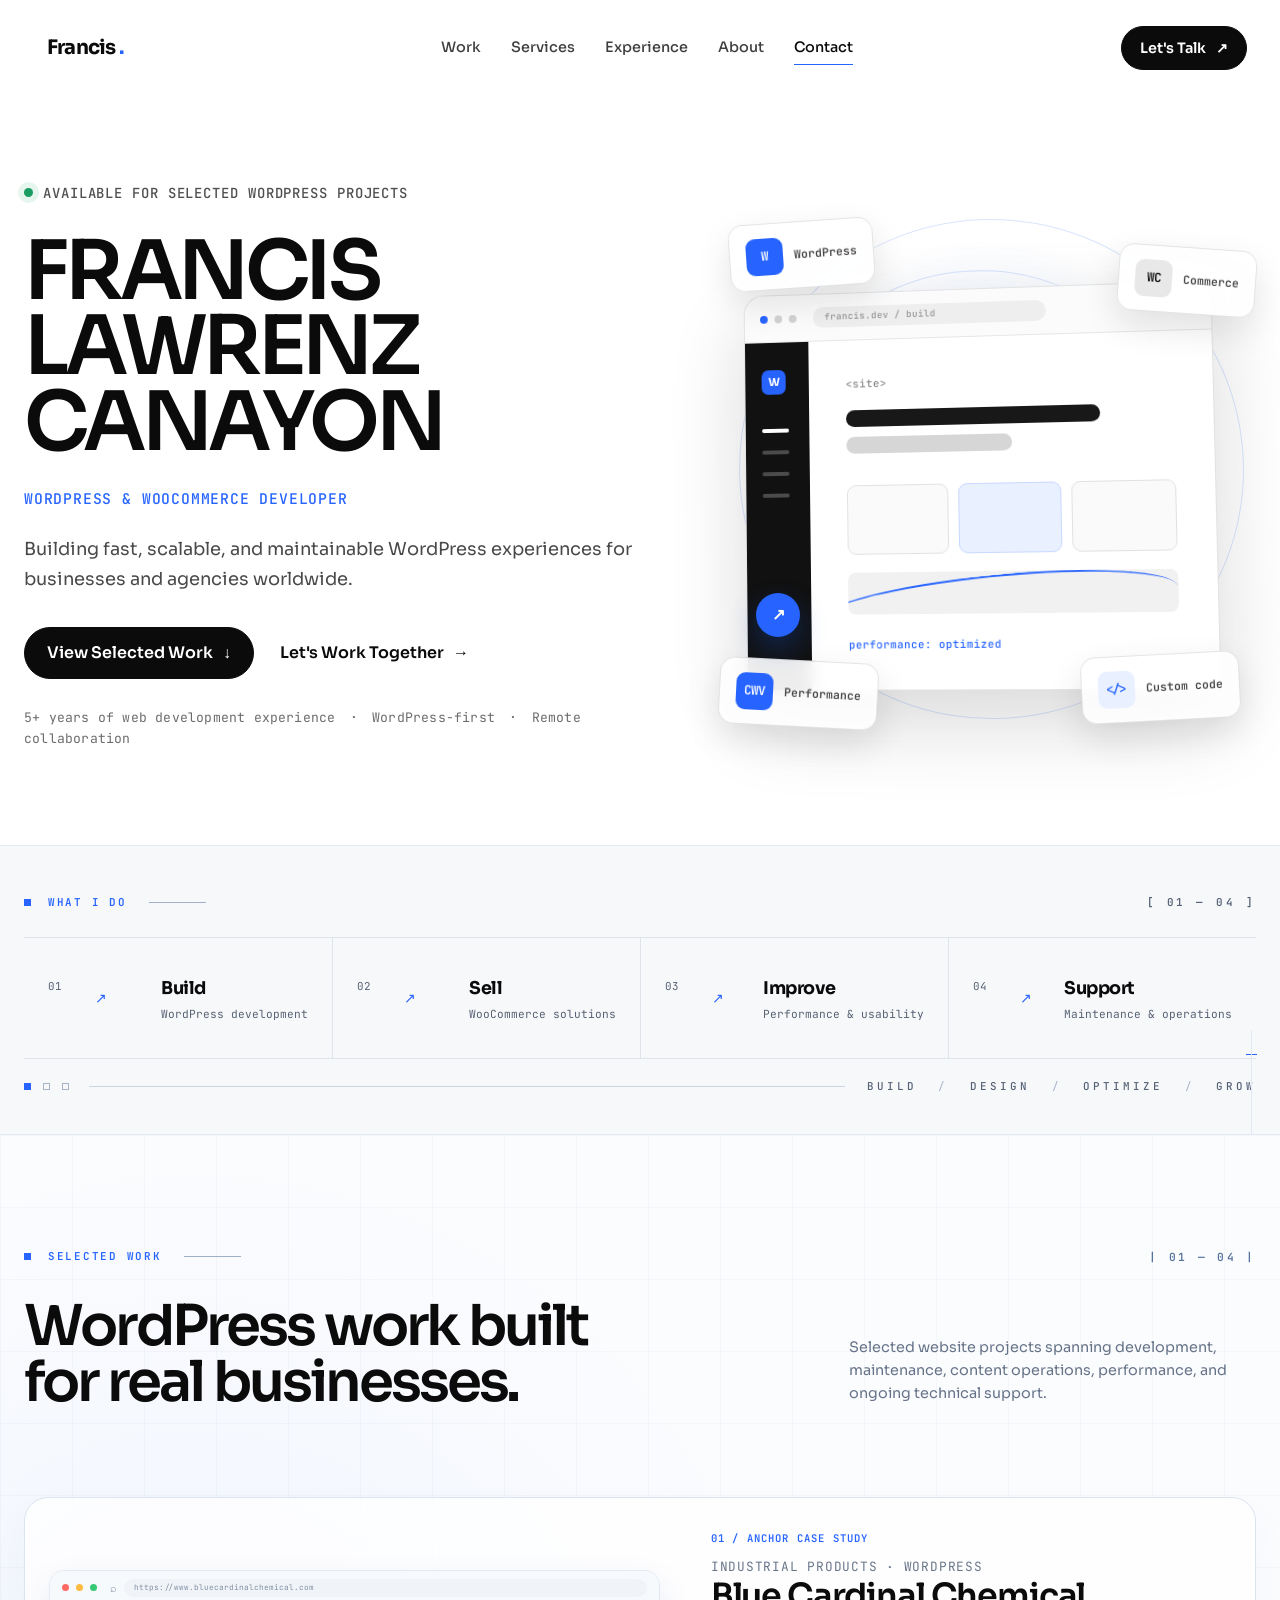
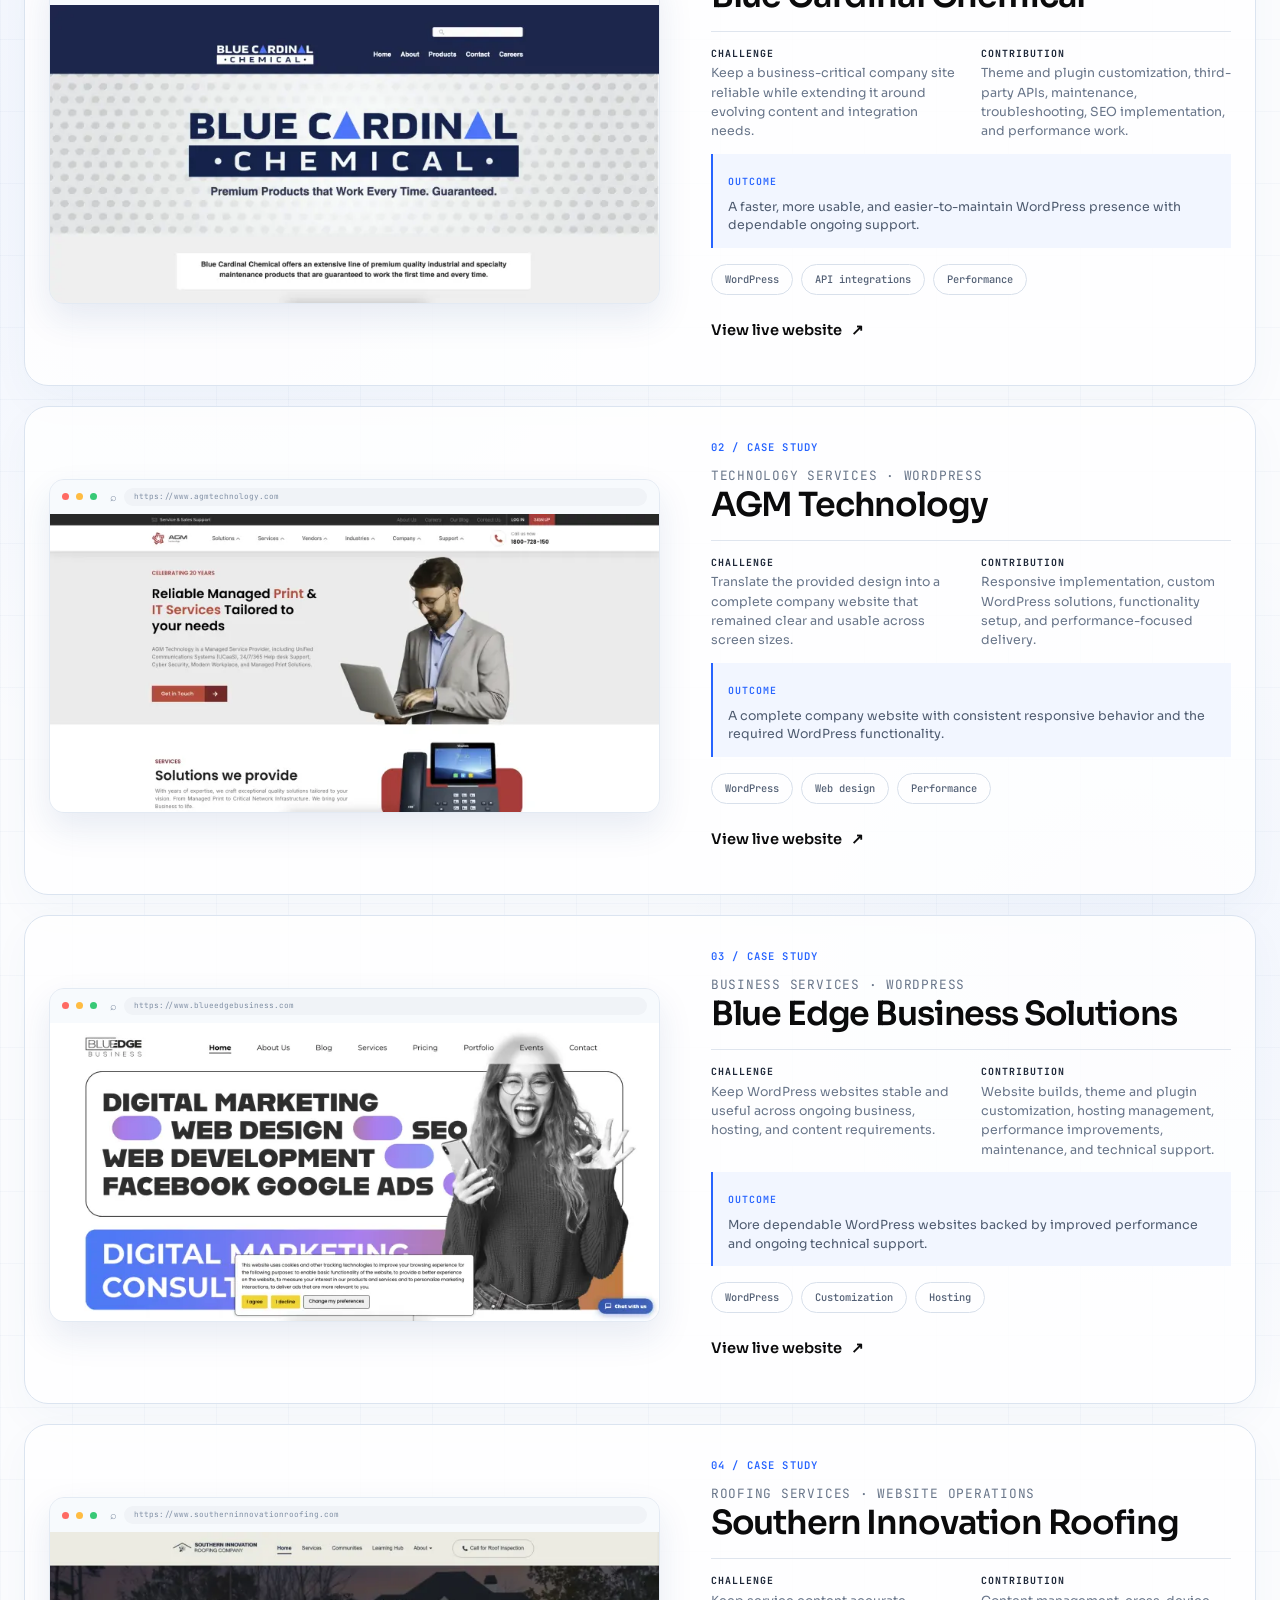
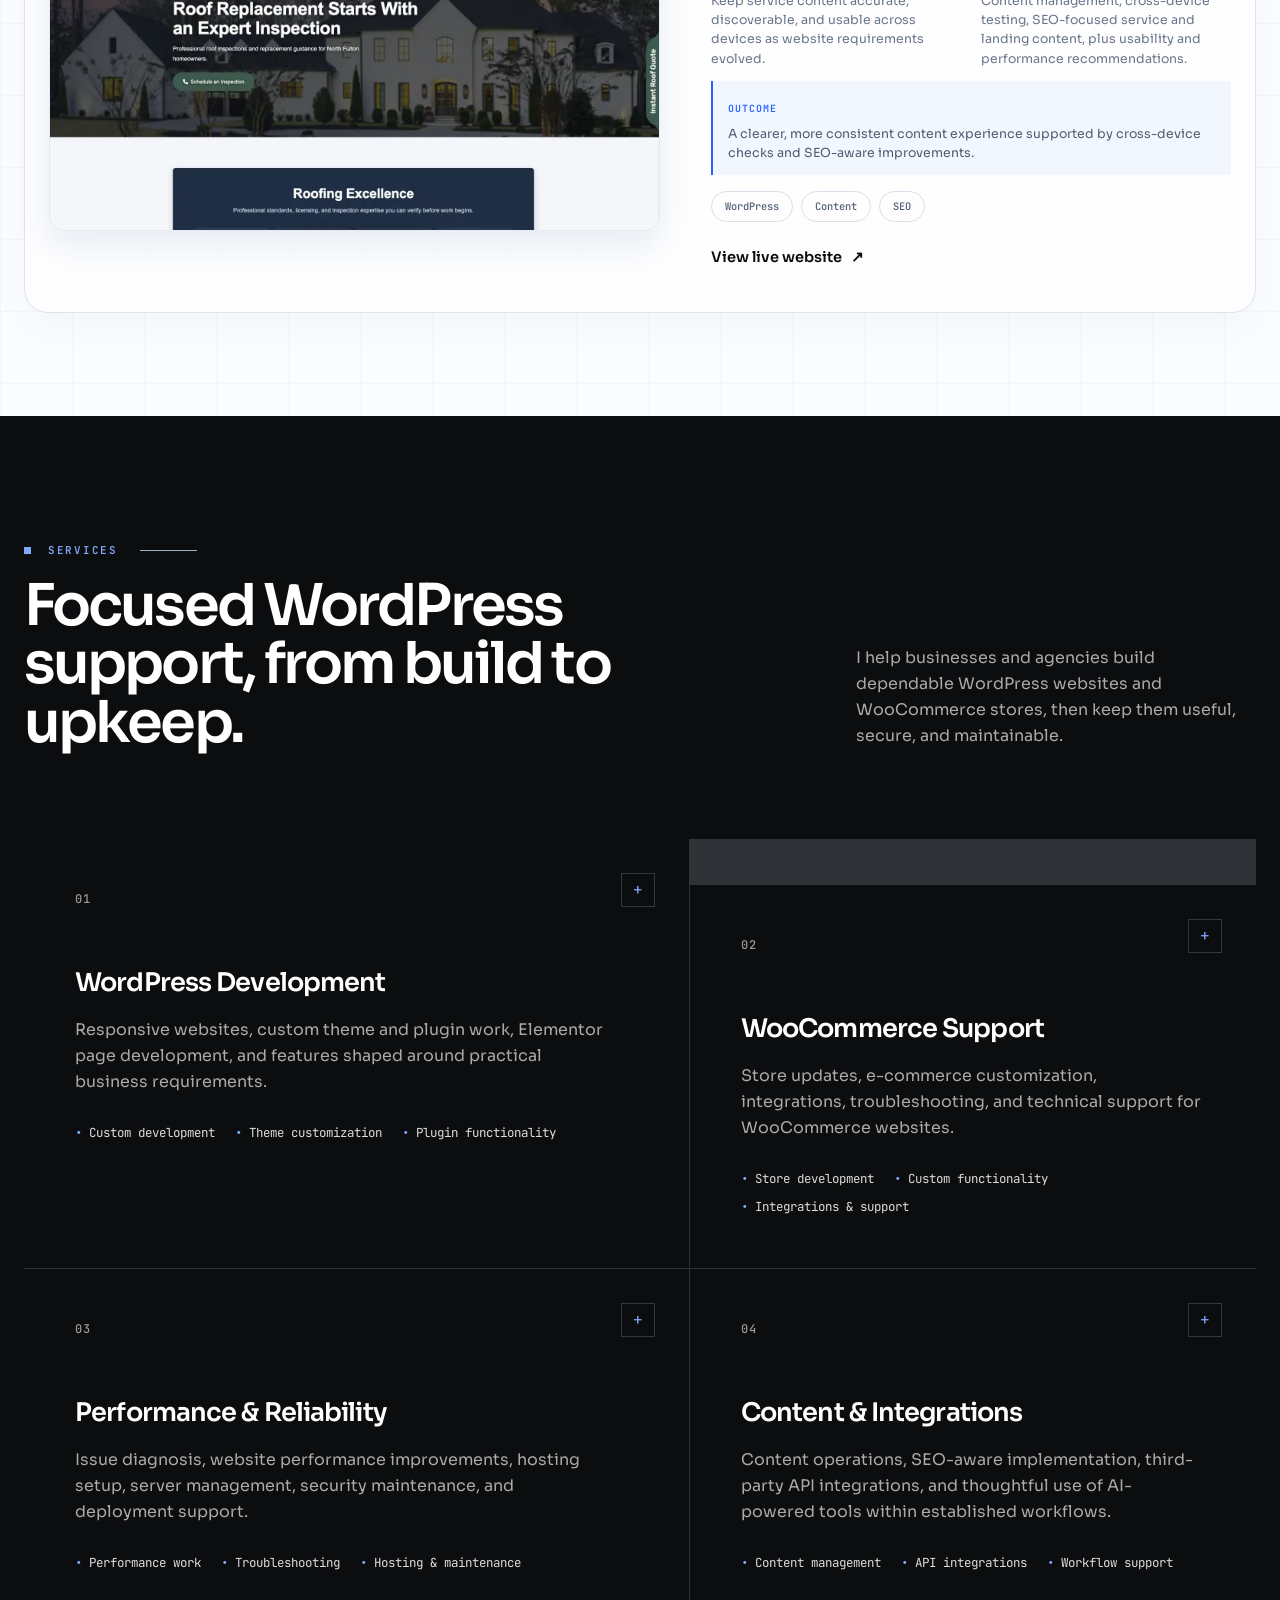
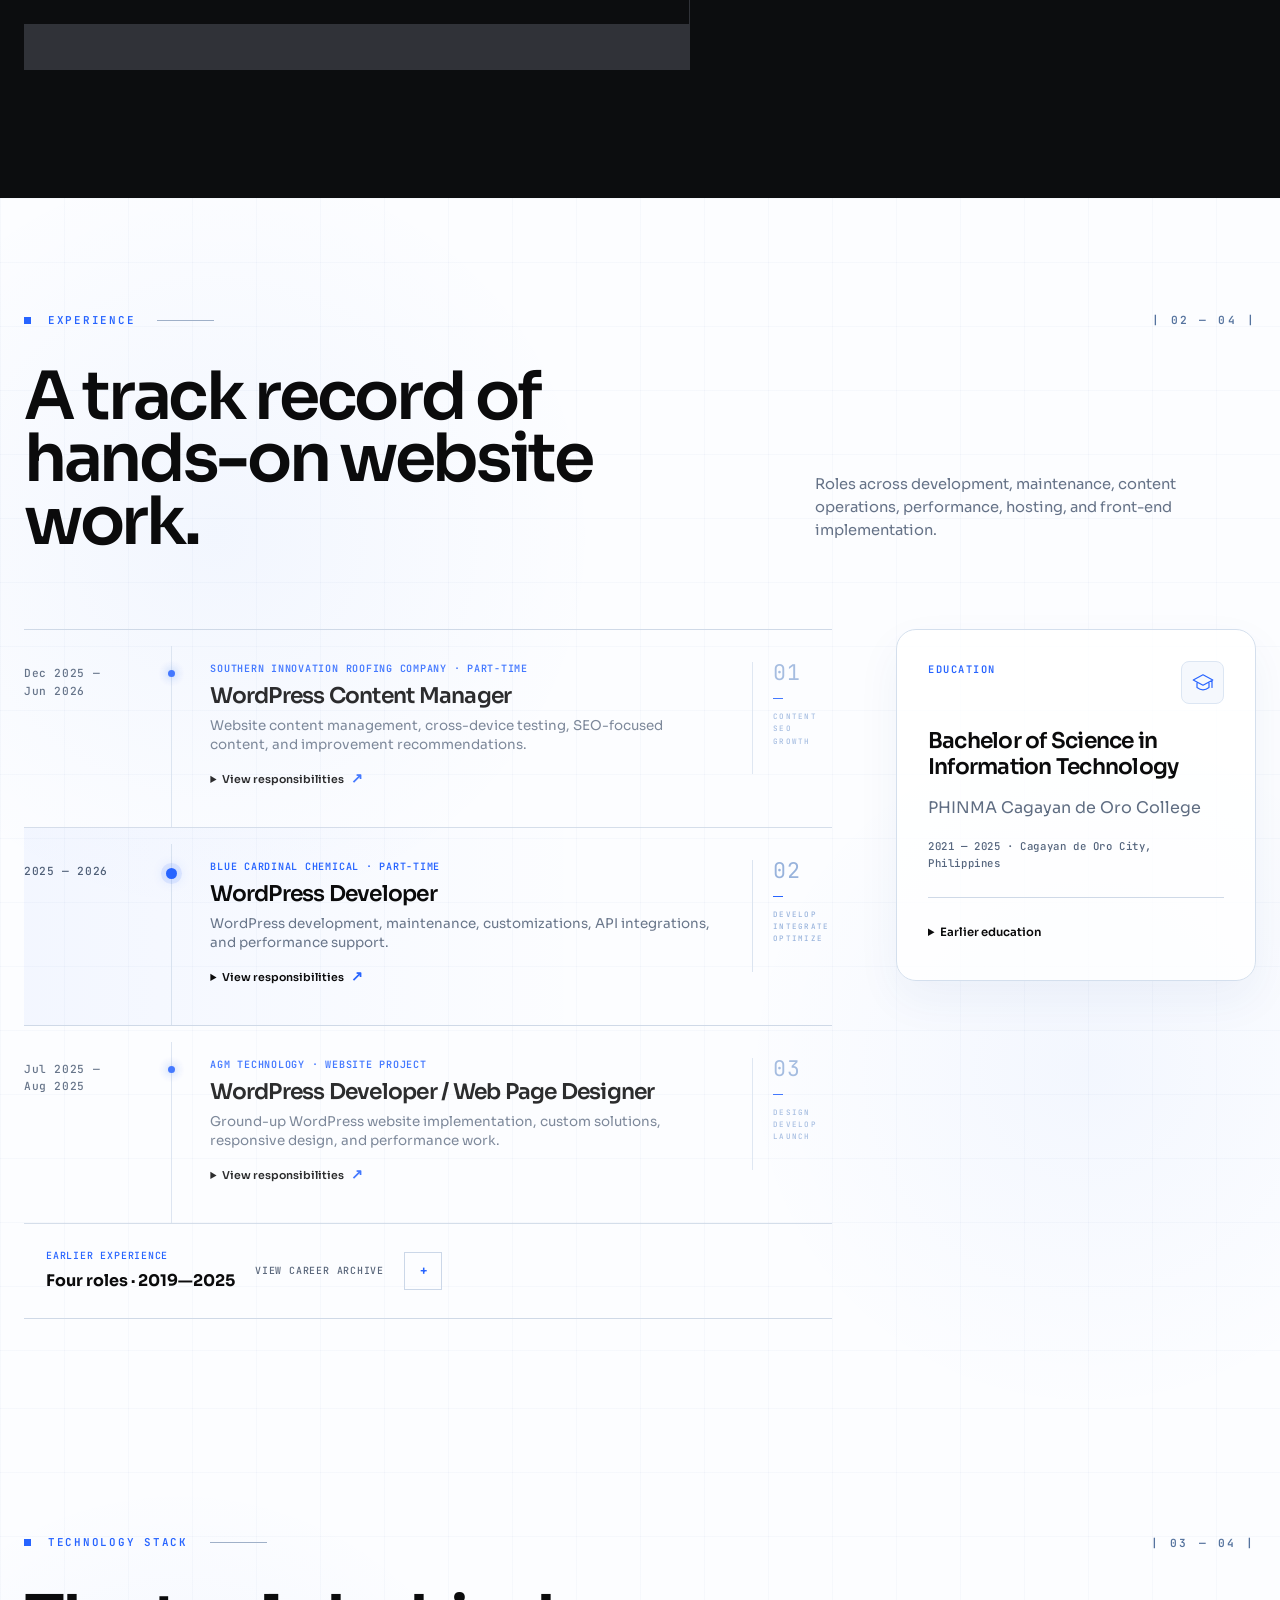
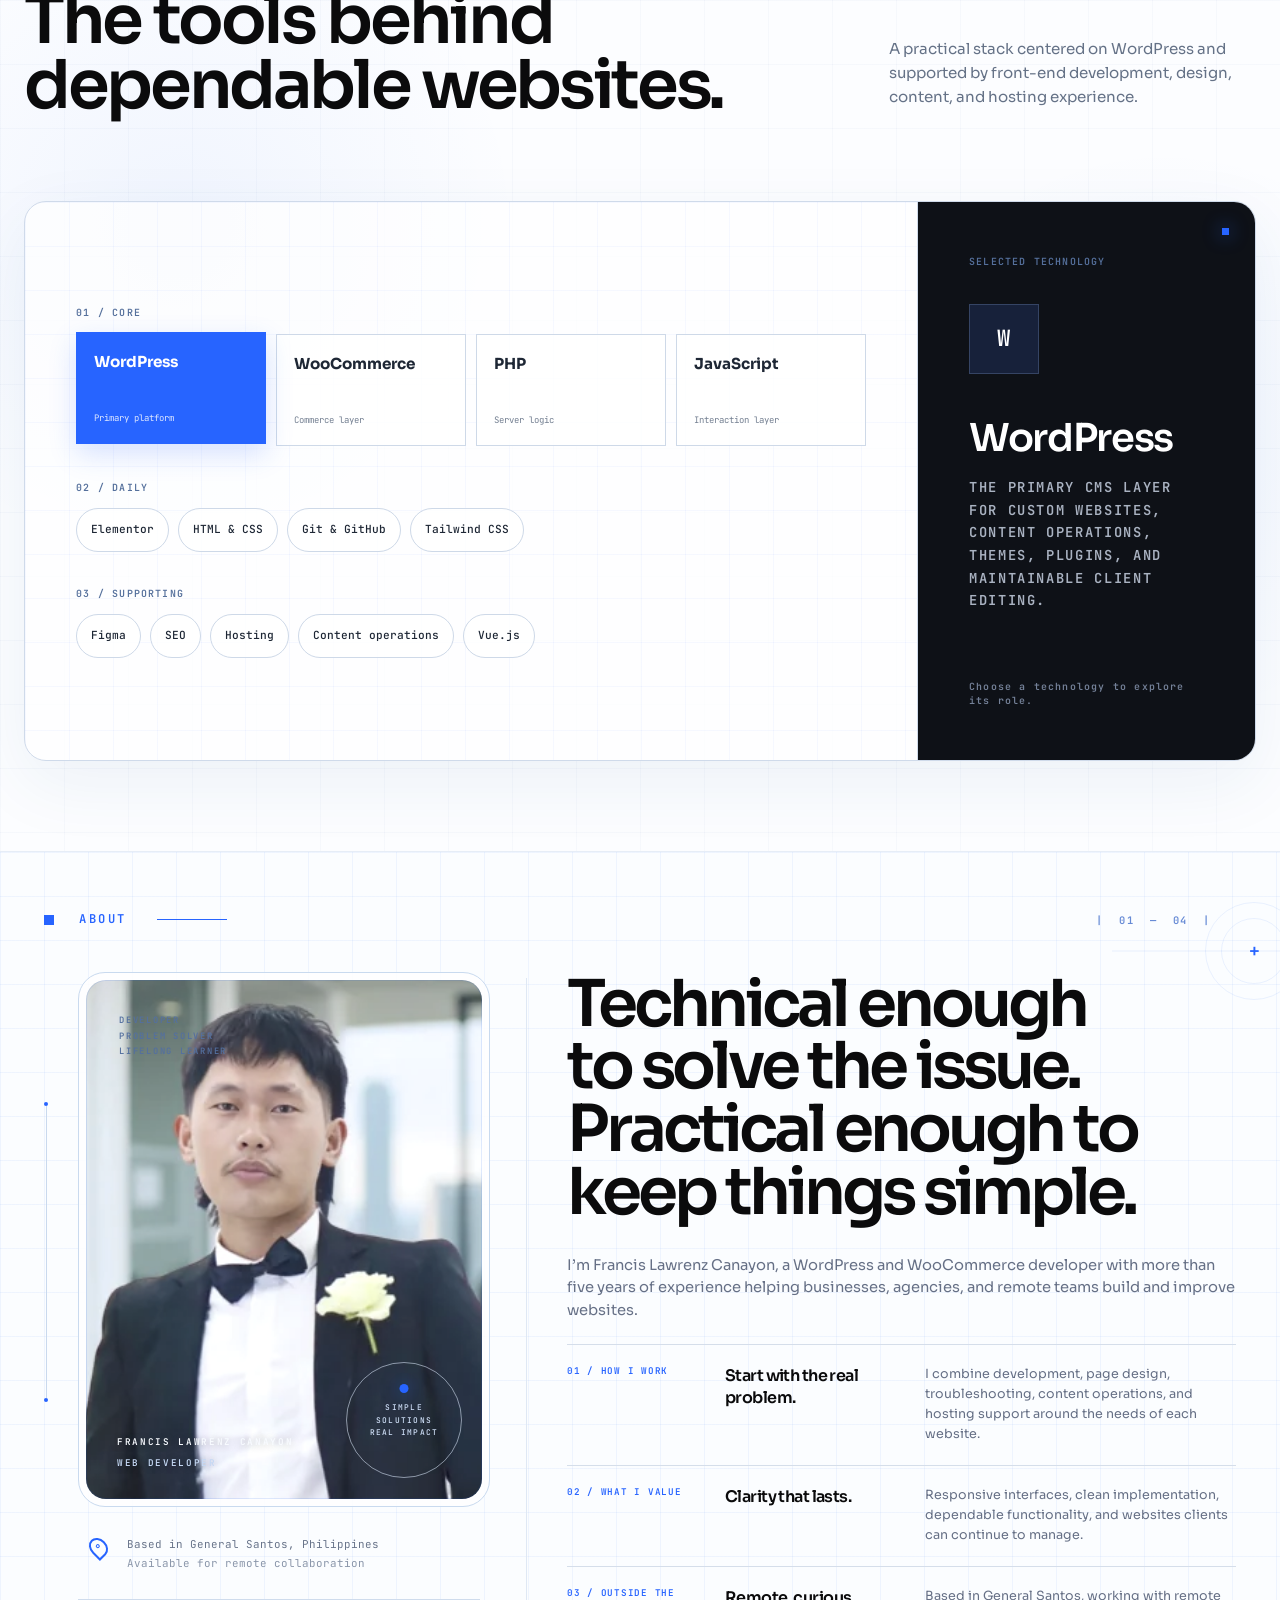
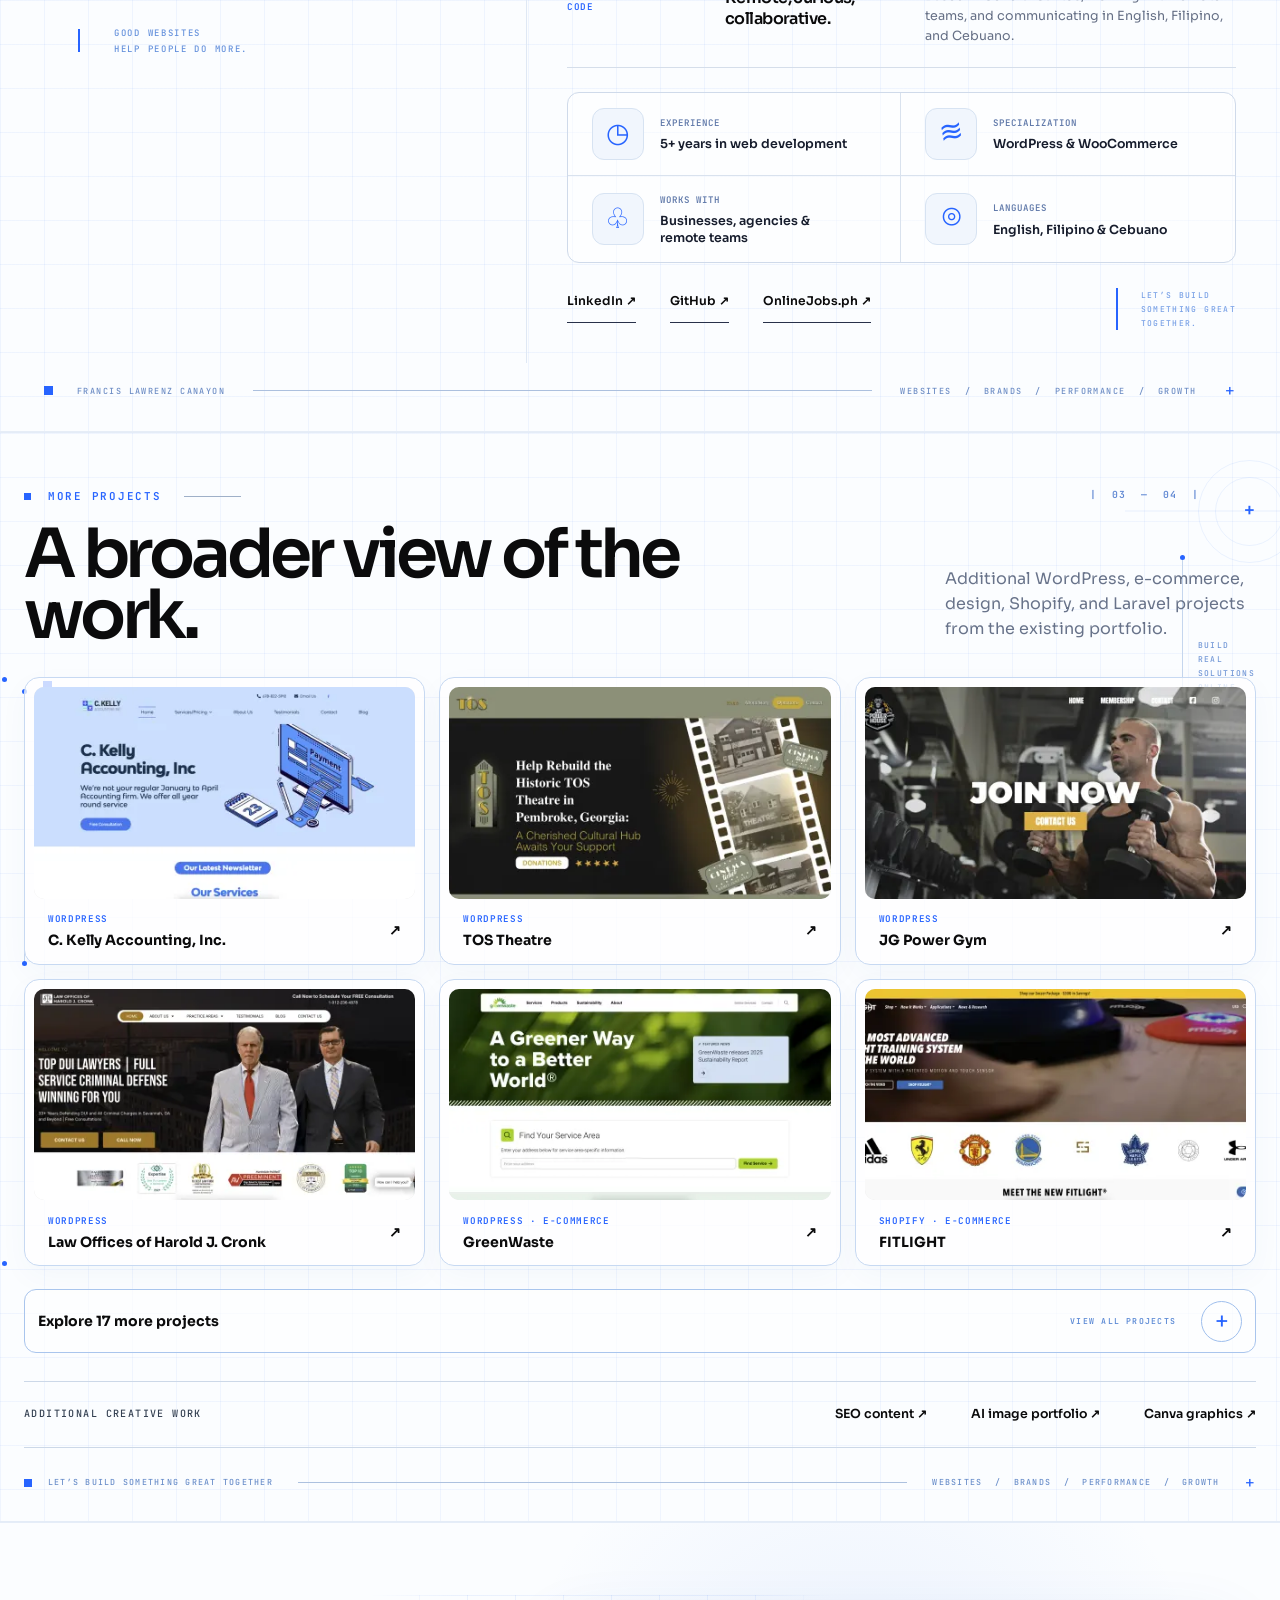
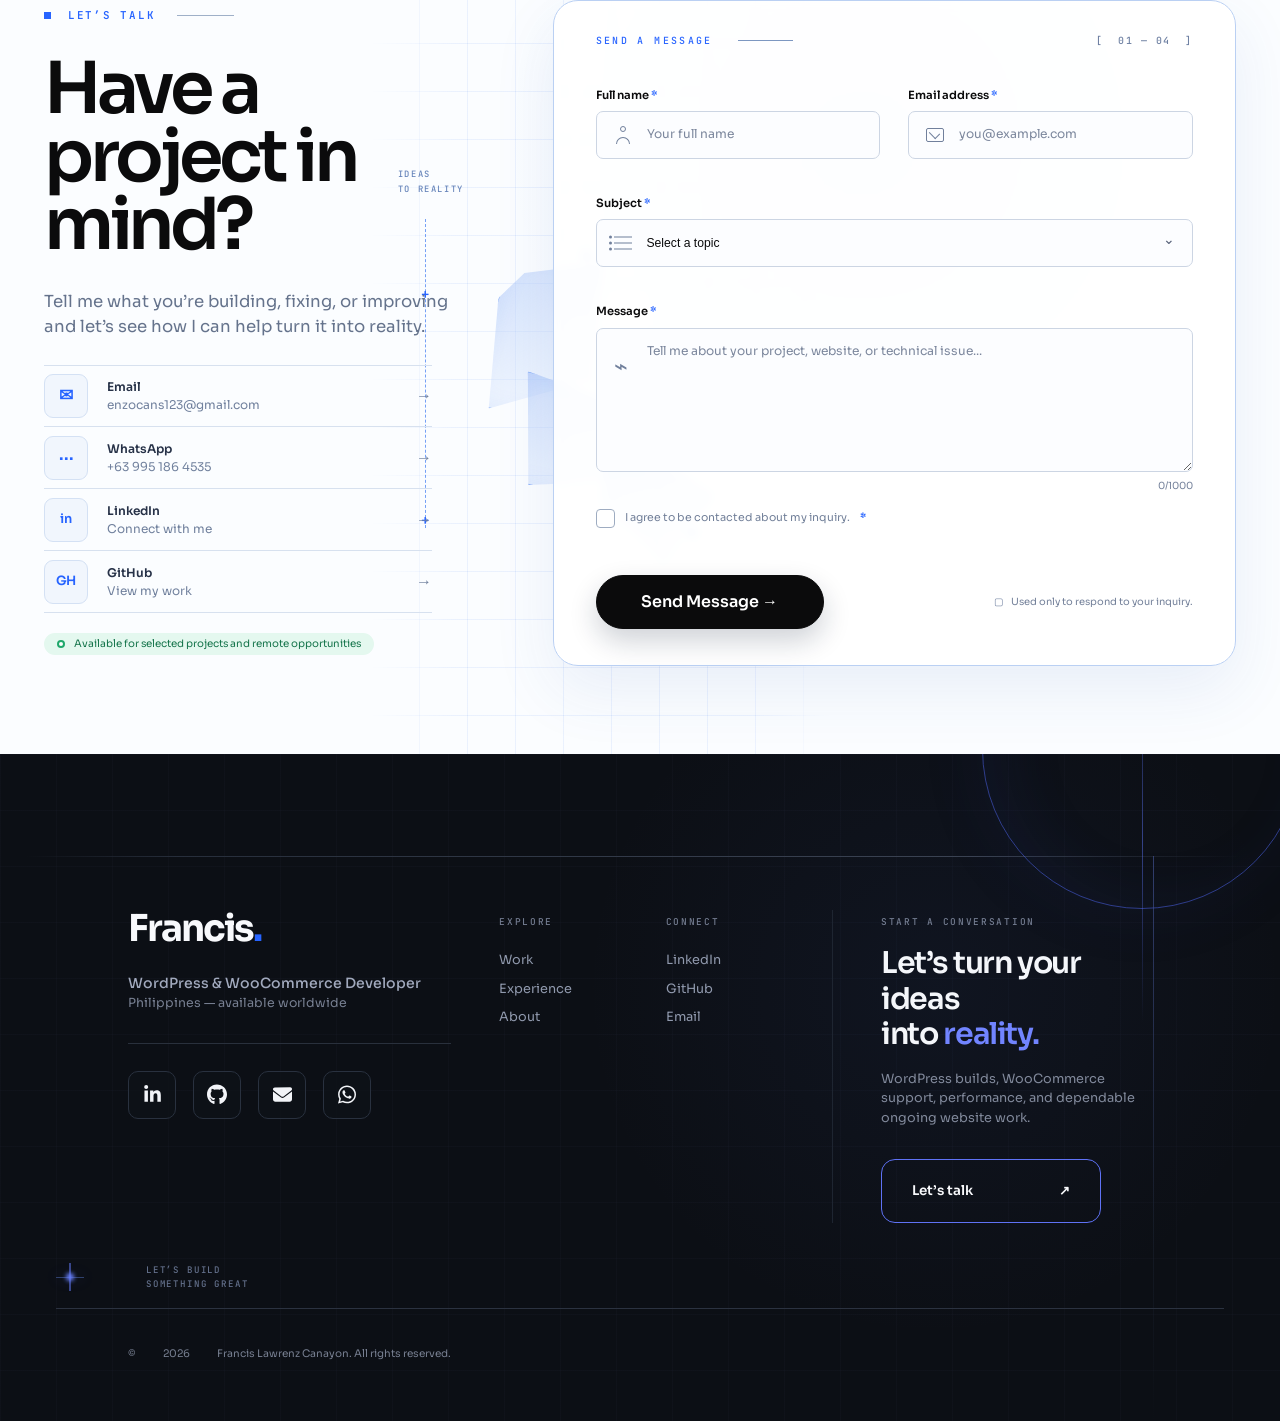
==== commit b158301a: "Update visual layout" ====
--- a/index.html
+++ b/index.html
@@ -122,7 +122,7 @@
     <section class="credibility" aria-labelledby="credibility-title">
       <div class="container credibility-shell">
         <div class="credibility-header">
-          <p class="credibility-kicker" aria-hidden="true"><span>//</span> What I do <i></i></p>
+          <p class="credibility-kicker section-kicker">What I do</p>
           <p class="credibility-range" aria-hidden="true">[ 01 — 04 ]</p>
           <h2 class="visually-hidden" id="credibility-title">What I do</h2>
         </div>
@@ -146,7 +146,7 @@
     <section class="section featured-work" id="portfolio" aria-labelledby="work-title">
       <div class="container featured-shell">
         <div class="featured-heading" data-reveal>
-          <p class="featured-kicker"><i aria-hidden="true"></i> Selected work <span aria-hidden="true"></span></p>
+          <p class="featured-kicker section-kicker">Selected work</p>
           <p class="featured-range" aria-hidden="true">| 01 — 04 |</p>
           <h2 id="work-title">WordPress work built<br>for real businesses.</h2>
           <p class="featured-intro">Selected website projects spanning development, maintenance, content operations, performance, and ongoing technical support.</p>
@@ -239,7 +239,7 @@
 
     <section class="section services" id="services" aria-labelledby="services-title">
       <div class="container">
-        <div class="section-heading" data-reveal><div><p class="eyebrow">Services</p><h2 id="services-title">Focused WordPress support, from build to upkeep.</h2></div><p>I help businesses and agencies build dependable WordPress websites and WooCommerce stores, then keep them useful, secure, and maintainable.</p></div>
+        <div class="section-heading" data-reveal><div><p class="eyebrow section-kicker">Services</p><h2 id="services-title">Focused WordPress support, from build to upkeep.</h2></div><p>I help businesses and agencies build dependable WordPress websites and WooCommerce stores, then keep them useful, secure, and maintainable.</p></div>
         <div class="service-grid">
           <article class="service-card" data-reveal><span class="service-index">01</span><h3>WordPress Development</h3><p>Responsive websites, custom theme and plugin work, Elementor page development, and features shaped around practical business requirements.</p><ul><li>Custom development</li><li>Theme customization</li><li>Plugin functionality</li></ul></article>
           <article class="service-card" data-reveal><span class="service-index">02</span><h3>WooCommerce Support</h3><p>Store updates, e-commerce customization, integrations, troubleshooting, and technical support for WooCommerce websites.</p><ul><li>Store development</li><li>Custom functionality</li><li>Integrations &amp; support</li></ul></article>
@@ -252,7 +252,7 @@
     <section class="section experience" id="resume" aria-labelledby="experience-title">
       <div class="container experience-shell">
         <div class="experience-heading" data-reveal>
-          <p class="experience-kicker"><i aria-hidden="true"></i> Experience <span aria-hidden="true"></span></p>
+          <p class="experience-kicker section-kicker">Experience</p>
           <p class="experience-range" aria-hidden="true">| 02 — 04 |</p>
           <h2 id="experience-title">A track record of<br> hands-on website<br> work.</h2>
           <p class="experience-intro">Roles across development, maintenance, content operations, performance, hosting, and front-end implementation.</p>
@@ -319,7 +319,7 @@
     <section class="section stack" id="skills" aria-labelledby="stack-title">
       <div class="container stack-shell">
         <div class="stack-heading" data-reveal>
-          <p class="stack-kicker"><i aria-hidden="true"></i> Technology stack <span aria-hidden="true"></span></p>
+          <p class="stack-kicker section-kicker">Technology stack</p>
           <p class="stack-range" aria-hidden="true">| 03 — 04 |</p>
           <h2 id="stack-title">The tools behind<br> dependable websites.</h2>
           <p class="stack-intro">A practical stack centered on WordPress and supported by front-end development, design, content, and hosting experience.</p>
@@ -383,7 +383,6 @@
           </div>
 
           <div class="about-copy" data-reveal>
-            <p class="eyebrow">About</p>
             <h2 id="about-title">Technical enough <br>to solve the issue. <br>Practical enough to <br>keep things simple.</h2>
             <p class="about-lead">I’m Francis Lawrenz Canayon, a WordPress and WooCommerce developer with more than five years of experience helping businesses, agencies, and remote teams build and improve websites.</p>
             <div class="about-themes">
@@ -416,7 +415,7 @@
       <div class="more-work-side more-work-side-right" aria-hidden="true"><i></i><p>Build<br>real<br>solutions<br>online</p></div>
       <div class="container more-work-shell">
         <header class="more-work-heading" data-reveal>
-          <p class="more-work-kicker"><i aria-hidden="true"></i> More projects <span aria-hidden="true"></span></p>
+          <p class="more-work-kicker section-kicker">More projects</p>
           <p class="more-work-range" aria-hidden="true">|&nbsp; 03 &nbsp;—&nbsp; 04 &nbsp;|</p>
           <h2 id="more-work-title">A broader view of the <br>work.</h2>
           <p class="more-work-intro">Additional WordPress, e-commerce, design, Shopify, and Laravel projects from the existing portfolio.</p>
@@ -458,7 +457,7 @@
     <section class="section contact" id="contact" aria-labelledby="contact-title">
       <div class="container contact-grid">
         <div class="contact-copy" data-reveal>
-          <p class="contact-kicker">// Let’s talk <i aria-hidden="true"></i></p>
+          <p class="contact-kicker section-kicker">Let’s talk</p>
           <h2 id="contact-title">Have a<br>project in<br>mind?</h2>
           <p>Tell me what you’re building, fixing, or improving and let’s see how I can help turn it into reality.</p>
           <div class="contact-links">
--- a/assets/css/main.css
+++ b/assets/css/main.css
@@ -1574,8 +1574,13 @@
 .stack-node { display: flex; min-height: 112px; padding: 17px; flex-direction: column; align-items: flex-start; justify-content: space-between; text-align: left; }
 .stack-node strong { font-size: 0.95rem; }
 .stack-node small { color: #727e90; font-family: var(--font-mono); font-size: 0.56rem; }
-.stack-node:hover, .stack-node.is-active, .stack-chip-row button:hover, .stack-chip-row button[aria-pressed="true"] { color: #fff; border-color: var(--accent); background: var(--accent); transform: translateY(-2px); }
-.stack-node.is-active small { color: #dfe8ff; }
+.stack-node:hover, .stack-chip-row button:hover { color: var(--accent-deep); border-color: #8eafff; background: #f2f6ff; box-shadow: 0 8px 22px rgba(39,100,255,0.09); transform: translateY(-2px); }
+.stack-node:hover small { color: #53698e; }
+.stack-node.is-active,
+.stack-node.is-active:hover,
+.stack-chip-row button[aria-pressed="true"],
+.stack-chip-row button[aria-pressed="true"]:hover { color: #fff; border-color: var(--accent); background: var(--accent); box-shadow: 0 10px 26px rgba(39,100,255,0.18); transform: translateY(-2px); }
+.stack-node.is-active small, .stack-node.is-active:hover small { color: #dfe8ff; }
 .stack-chip-row { display: flex; margin-top: 12px; flex-wrap: wrap; gap: 9px; }
 .stack-chip-row button { padding: 9px 14px; border-radius: 999px; font: 500 0.7rem/1.2 var(--font-mono); }
 .stack-inspector { position: relative; display: flex; padding: clamp(30px, 4vw, 52px); border-left: 1px solid #cfdaea; flex-direction: column; justify-content: center; background: #0e1117; }
@@ -1673,3 +1678,27 @@
   .featured-media::after, .project-card a::after { transition: none; }
   .timeline-item-priority { opacity: 1; }
 }
+
+/* One shared kicker treatment across every section and the error page. */
+.section-kicker {
+  display: flex;
+  align-items: center;
+  gap: 17px;
+  color: var(--accent);
+  font-family: var(--font-mono);
+  font-size: 0.68rem;
+  font-weight: 600;
+  letter-spacing: 0.16em;
+  line-height: 1.2;
+  text-transform: uppercase;
+}
+.section-kicker::before,
+.section-kicker::after { display: block; flex: 0 0 auto; content: ""; }
+.section-kicker::before { width: 7px; height: 7px; background: currentColor; }
+.section-kicker::after { width: 57px; height: 1px; margin-left: 5px; background: #9fb0c8; }
+.services .section-kicker { color: #80a8ff; }
+
+@media (max-width: 700px) {
+  .section-kicker { gap: 14px; font-size: 0.62rem; }
+  .section-kicker::after { width: 42px; margin-left: 2px; }
+}
